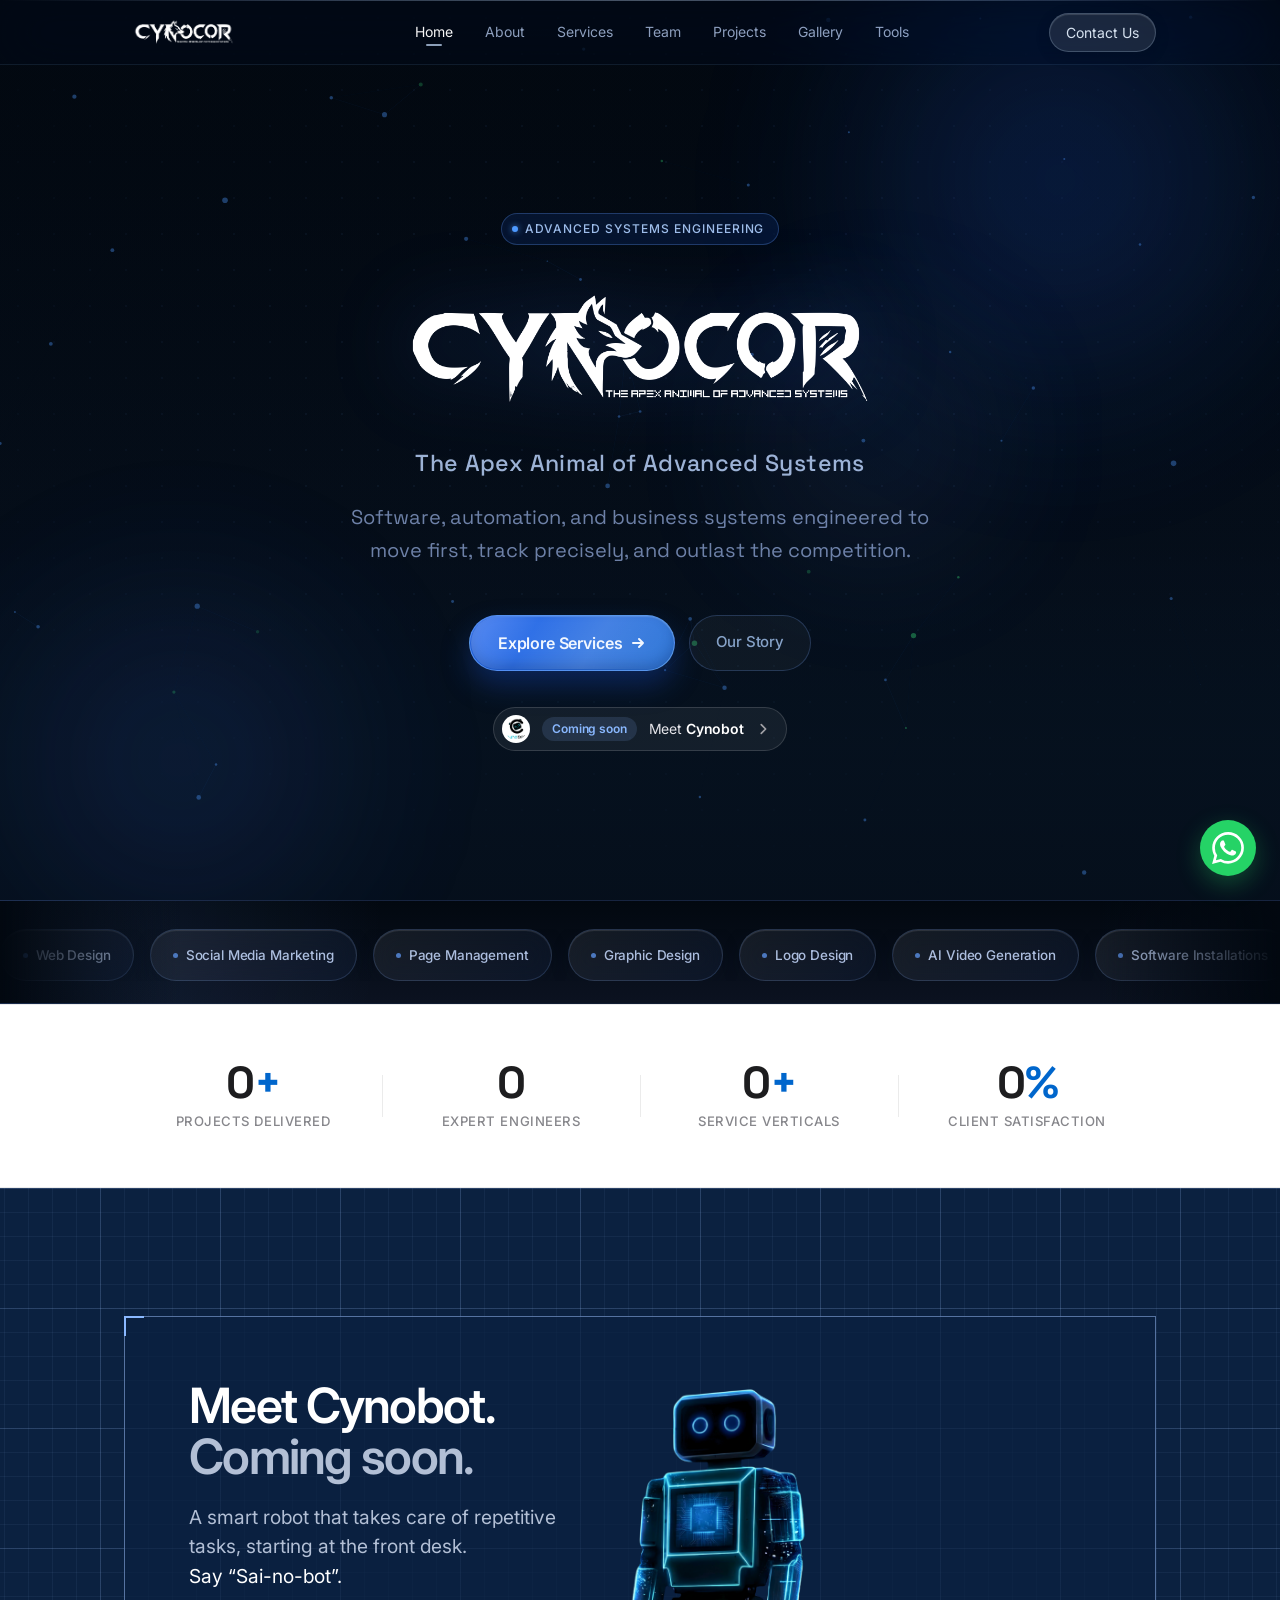
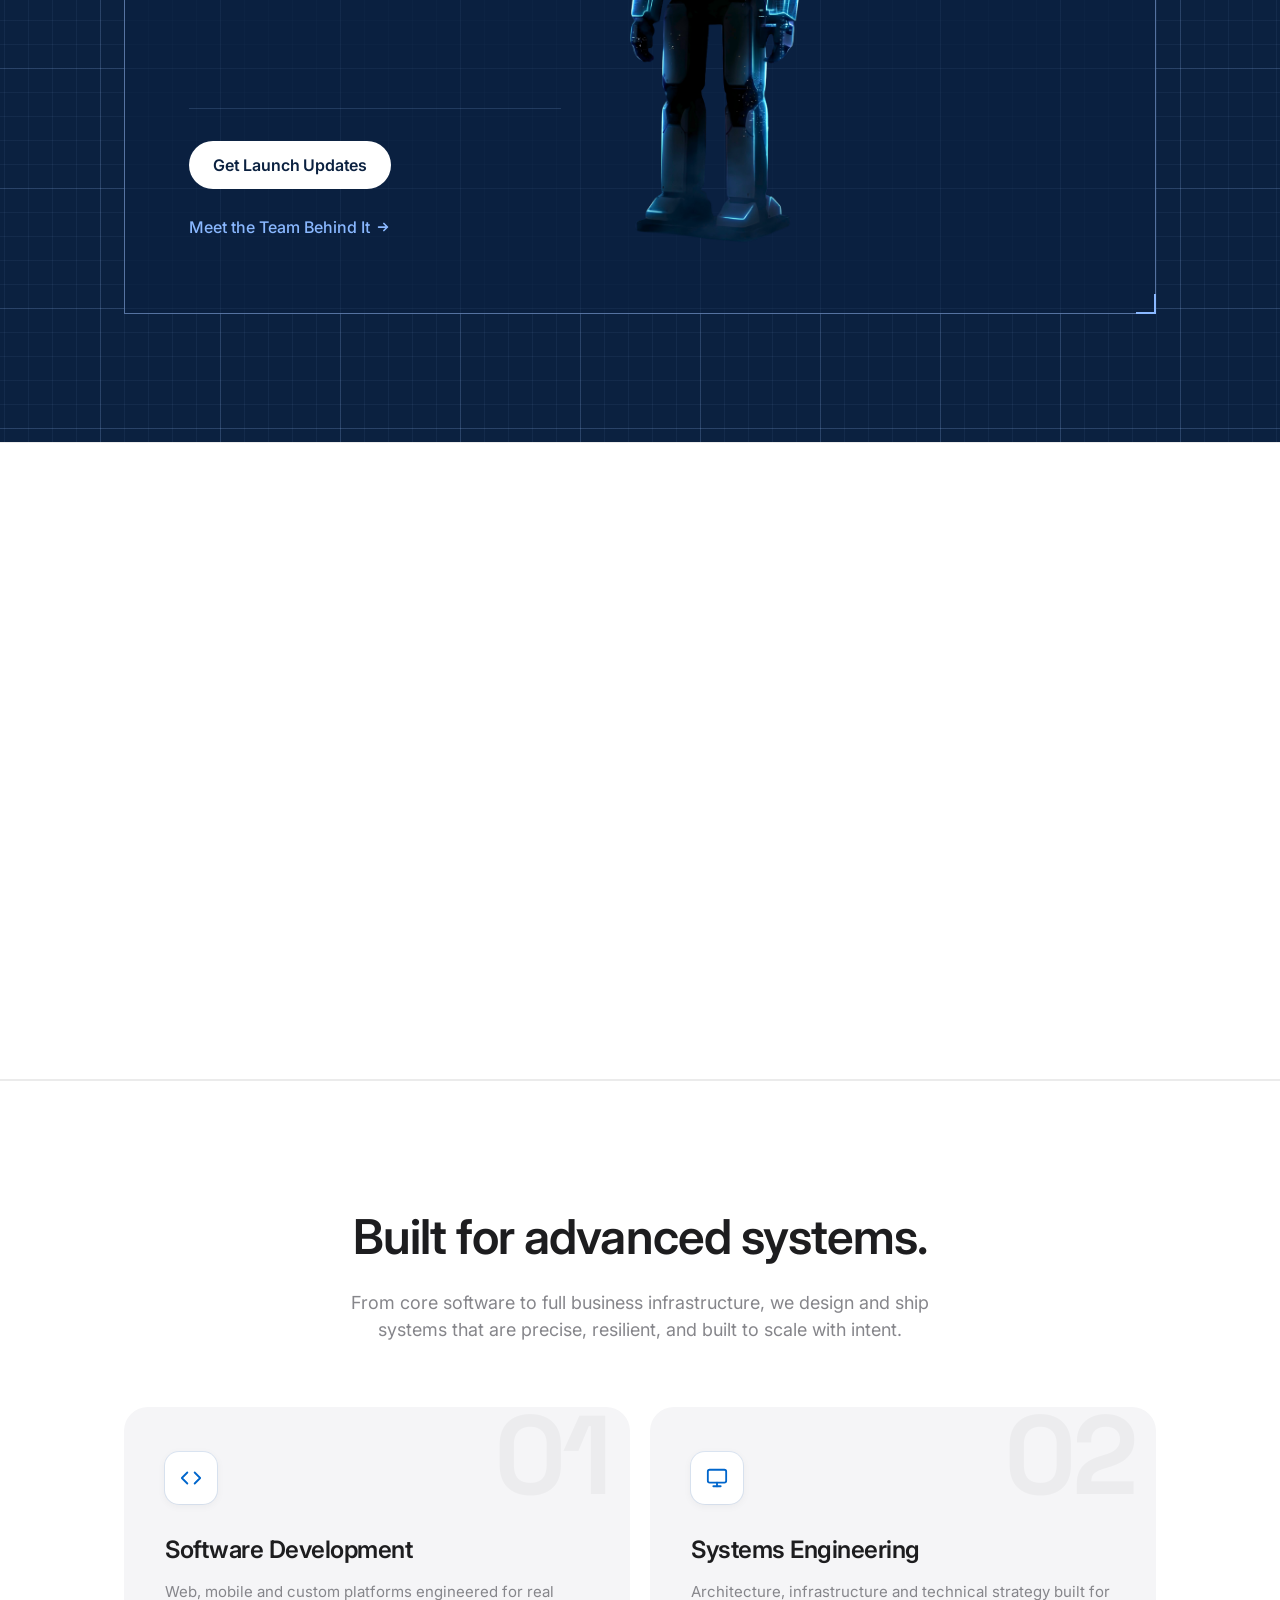
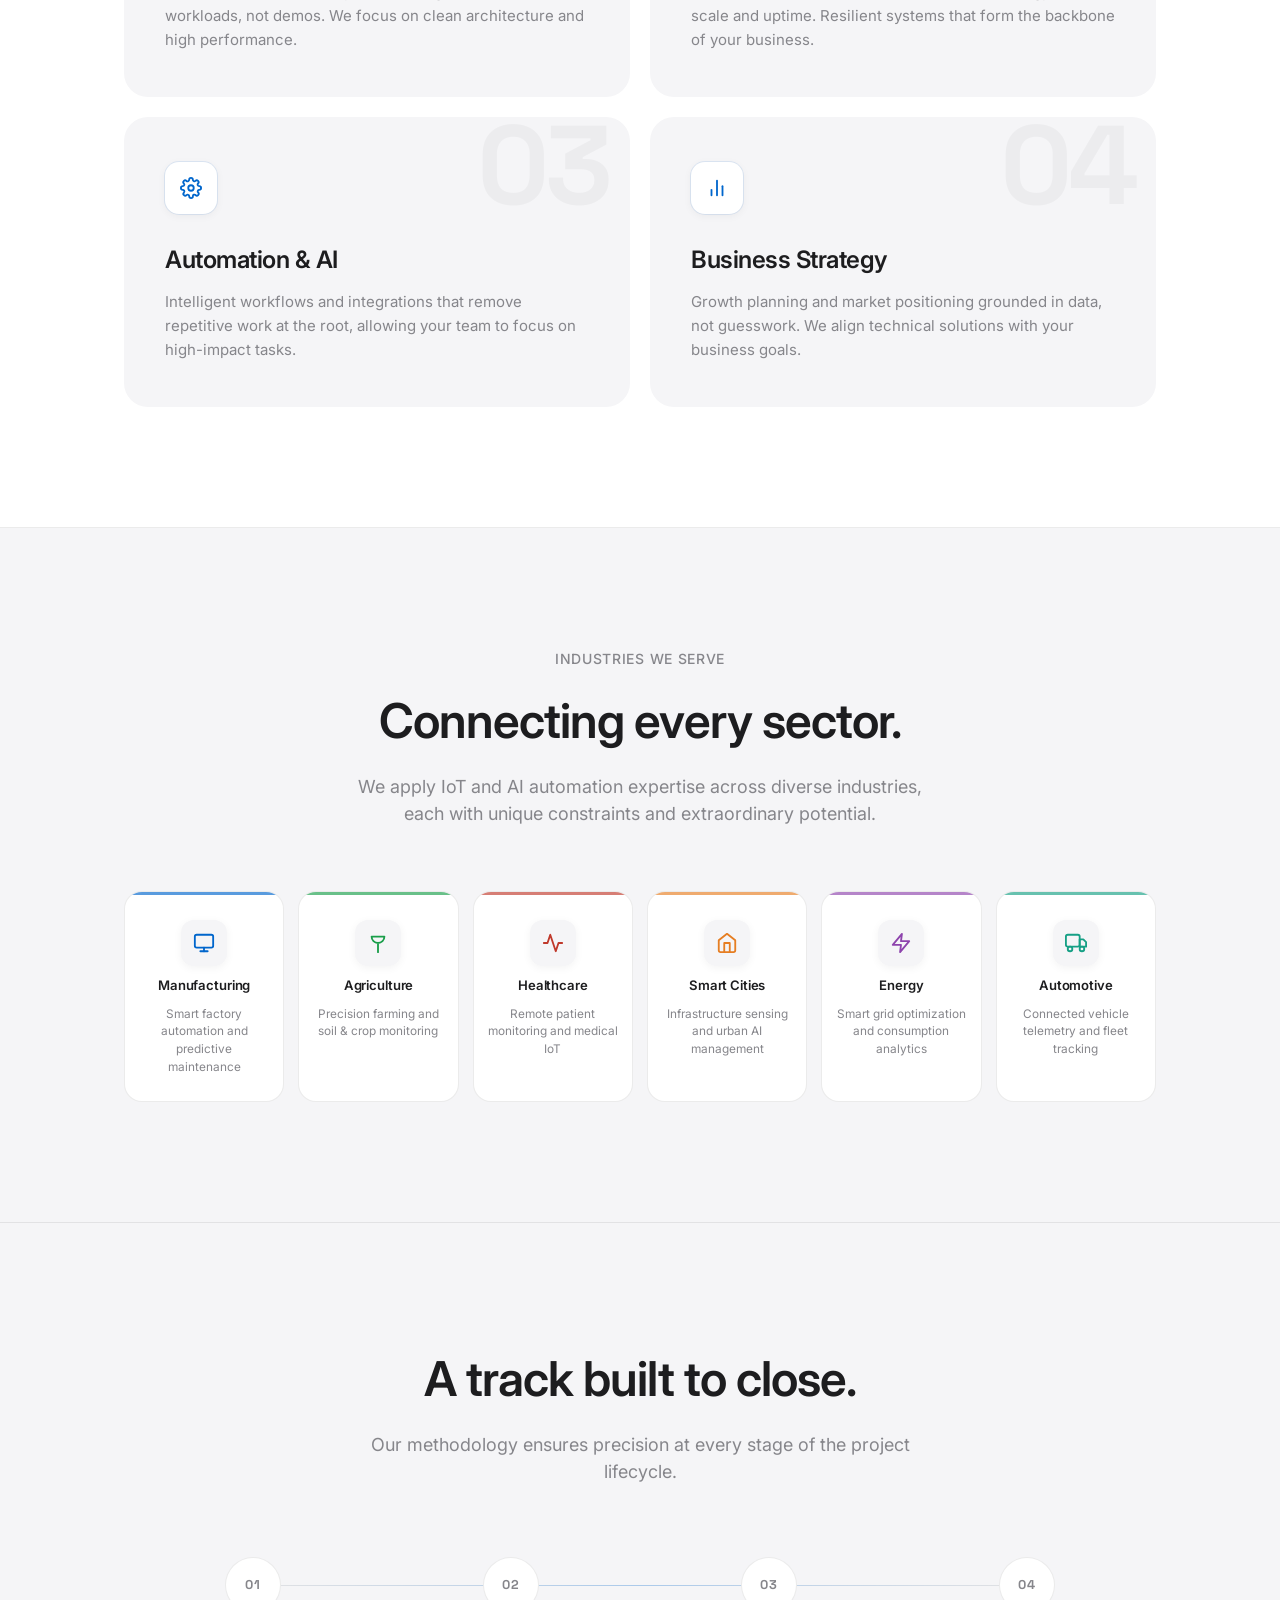
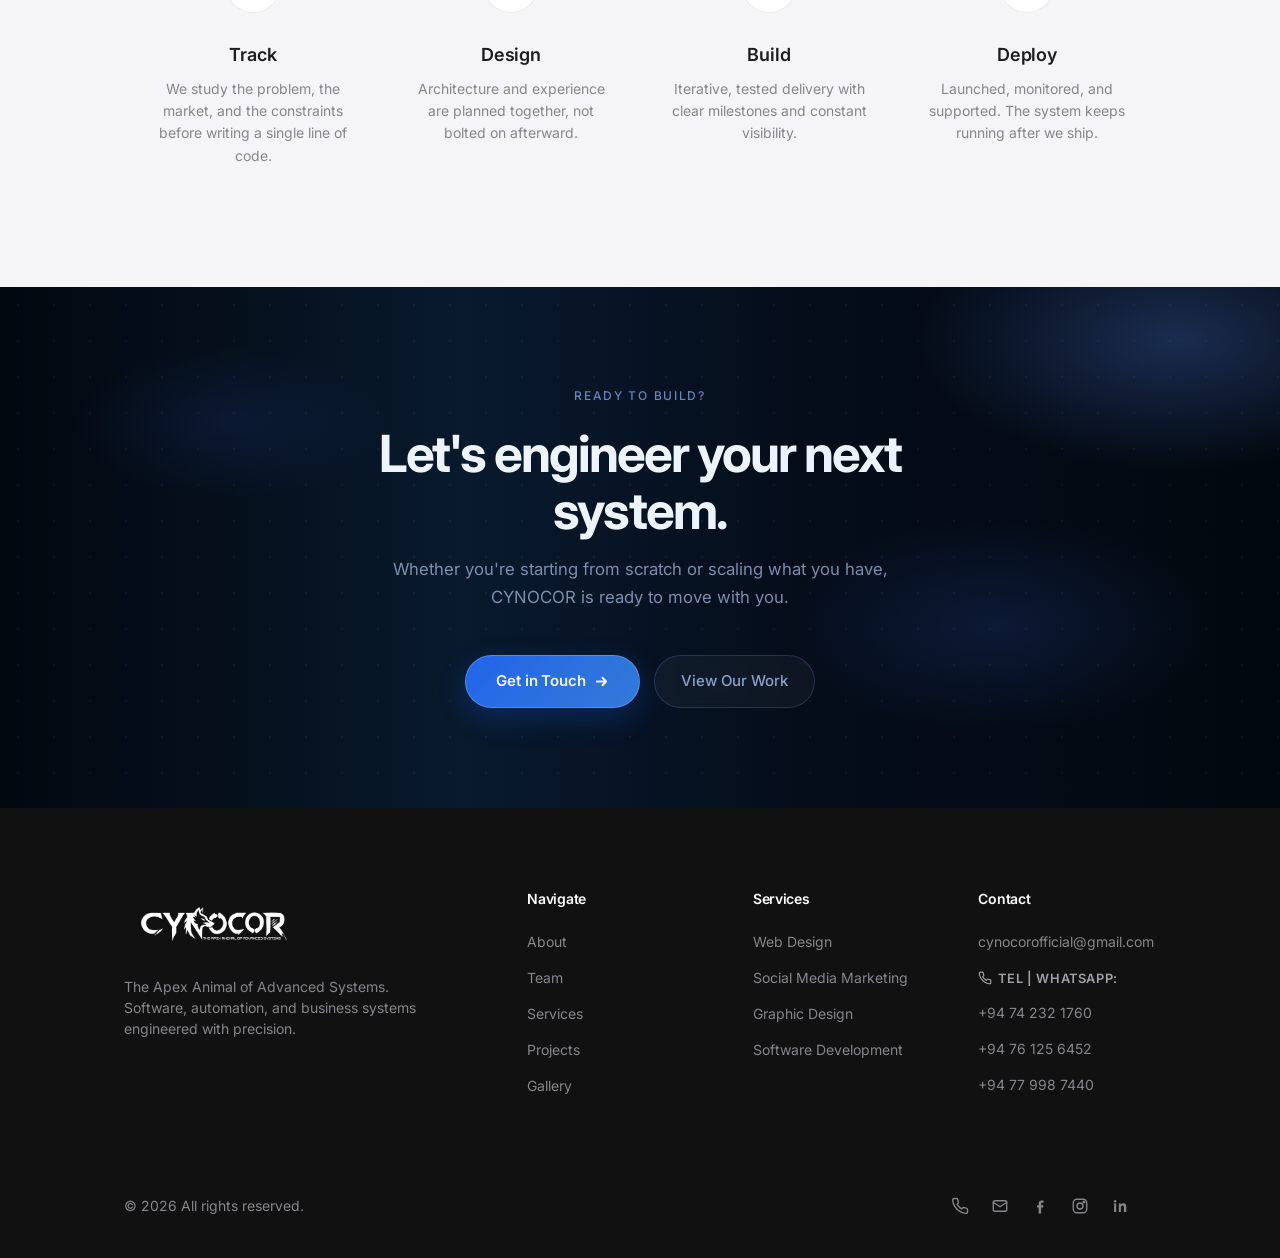
==== index.html @ b61b8174 "Added the splashscreen" ====
<!DOCTYPE html>
<html lang="en">

<head>
  <meta charset="UTF-8">
  <meta name="viewport" content="width=device-width, initial-scale=1.0">
  <title>CYNOCOR - Advanced Systems Engineering</title>
  <meta name="description" content="Software, automation, and business systems engineered to move first, track precisely, and outlast the competition. Partner with CYNOCOR.">
  <link rel="icon" href="assets/logo3W.png" type="image/png">

  <!-- Fonts -->
  <link rel="preconnect" href="https://fonts.googleapis.com">
  <link rel="preconnect" href="https://fonts.gstatic.com" crossorigin>
  <link
    href="https://fonts.googleapis.com/css2?family=Inter:wght@300;400;500;600;700&family=Space+Grotesk:wght@400;500;600;700&display=swap"
    rel="stylesheet">

  <meta http-equiv="Cache-Control" content="no-cache, no-store, must-revalidate">
  <link rel="stylesheet" href="css/style.css?v=20261110.2">

  <style>
    /* ─── Page-level overrides ─────────────────────────── */
    .section {
      padding: 120px 0;
      position: relative;
    }

    /* ─── HERO ─────────────────────────────────────────── */
    .hero {
      position: relative;
      min-height: 100vh;
      display: flex;
      align-items: center;
      justify-content: center;
      text-align: center;
      padding-top: 64px;
      overflow: hidden;
      background: linear-gradient(180deg, #020810 0%, #050e1a 60%, #081a2d 100%);
    }

    /* Video background */
    .hero-video-wrap {
      position: absolute;
      inset: 0;
      z-index: 0;
    }

    .hero-video {
      position: absolute;
      top: 50%;
      left: 50%;
      min-width: 100%;
      min-height: 100%;
      width: auto;
      height: auto;
      transform: translate(-50%, -50%);
      object-fit: cover;
      opacity: 0.35;
    }

    .hero-video-overlay {
      position: absolute;
      inset: 0;
      background: linear-gradient(
        180deg,
        rgba(2, 8, 16, 0.45) 0%,
        rgba(2, 8, 16, 0.15) 40%,
        rgba(5, 14, 26, 0.6) 80%,
        rgba(5, 14, 26, 0.92) 100%
      );
    }

    /* Ambient orbs */
    .hero-orbs {
      position: absolute;
      inset: 0;
      z-index: 1;
      pointer-events: none;
      overflow: hidden;
    }

    .orb {
      position: absolute;
      border-radius: 50%;
      filter: blur(80px);
      opacity: 0;
      animation: orbFloat 8s var(--ease) forwards;
    }

    .orb-1 {
      width: 600px; height: 600px;
      top: -120px; right: -80px;
      background: radial-gradient(circle, rgba(38, 109, 255, 0.28), transparent 70%);
      animation-delay: 0.3s;
      animation-duration: 10s;
    }
    .orb-2 {
      width: 480px; height: 480px;
      bottom: -100px; left: -60px;
      background: radial-gradient(circle, rgba(58, 102, 220, 0.22), transparent 70%);
      animation-delay: 0.6s;
      animation-duration: 12s;
    }
    .orb-3 {
      width: 340px; height: 340px;
      top: 30%; left: 55%;
      background: radial-gradient(circle, rgba(92, 144, 255, 0.18), transparent 70%);
      animation-delay: 0.9s;
      animation-duration: 9s;
    }

    @keyframes orbFloat {
      0%   { opacity: 0; transform: scale(0.8) translateY(30px); }
      30%  { opacity: 1; }
      100% { opacity: 0.85; transform: scale(1) translateY(0px); }
    }

    /* Dot-grid texture */
    .hero::before {
      content: '';
      position: absolute;
      inset: 0;
      background-image: radial-gradient(rgba(120, 170, 255, 0.06) 1px, transparent 1px);
      background-size: 36px 36px;
      z-index: 1;
      mask-image: radial-gradient(ellipse 80% 70% at 50% 40%, black 30%, transparent 90%);
      -webkit-mask-image: radial-gradient(ellipse 80% 70% at 50% 40%, black 30%, transparent 90%);
      pointer-events: none;
    }

    /* Hero content */
    .hero-content {
      position: relative;
      z-index: 2;
      max-width: 840px;
    }

    .hero-content > * {
      opacity: 0;
      animation: heroFadeUp 1s var(--ease) forwards;
    }

    .hero-badge        { animation-delay: 0.1s; }
    .hero-main-logo    { animation-delay: 0.22s; }
    .hero-subheading   { animation-delay: 0.32s; }
    .hero-lead         { animation-delay: 0.42s; }
    .hero-actions      { animation-delay: 0.54s; }

    @keyframes heroFadeUp {
      0%   { opacity: 0; transform: translateY(28px); }
      100% { opacity: 1; transform: translateY(0); }
    }

    /* Eyebrow badge */
    .hero-badge {
      display: inline-flex;
      align-items: center;
      gap: 7px;
      padding: 6px 14px 6px 10px;
      background: rgba(38, 109, 255, 0.12);
      border: 1px solid rgba(100, 158, 255, 0.28);
      border-radius: 999px;
      color: rgba(175, 208, 255, 0.9);
      font-size: 0.75rem;
      font-weight: 500;
      letter-spacing: 0.08em;
      text-transform: uppercase;
      margin-bottom: 28px;
      backdrop-filter: blur(10px);
    }

    .hero-badge .dot {
      width: 6px; height: 6px;
      background: #4e9aff;
      border-radius: 50%;
      box-shadow: 0 0 6px rgba(78, 154, 255, 0.8);
      animation: pulseDot 2s ease-in-out infinite;
    }

    @keyframes pulseDot {
      0%, 100% { transform: scale(1); opacity: 1; }
      50%       { transform: scale(1.5); opacity: 0.6; }
    }

    .hero-main-logo {
      margin: 0 auto 22px;
      line-height: 1;
    }

    .hero-main-logo img {
      width: clamp(240px, 38vw, 500px);
      height: auto;
      display: block;
      margin: 0 auto;
      filter: drop-shadow(0 0 40px rgba(60, 120, 255, 0.25));
    }

    .hero-subheading {
      font-family: 'Space Grotesk', sans-serif;
      font-size: clamp(1.05rem, 2vw, 1.45rem);
      font-weight: 500;
      letter-spacing: 0.015em;
      color: rgba(190, 215, 255, 0.82);
      margin-bottom: 20px;
    }

    .hero-lead {
      font-family: 'Space Grotesk', sans-serif;
      font-size: clamp(1rem, 1.8vw, 1.25rem);
      font-weight: 400;
      line-height: 1.65;
      color: rgba(175, 200, 255, 0.62);
      max-width: 580px;
      margin: 0 auto 48px;
    }

    /* CTA group */
    .hero-actions {
      display: flex;
      align-items: center;
      justify-content: center;
      gap: 14px;
      flex-wrap: wrap;
    }

    .hero-cta {
      position: relative;
      display: inline-flex;
      align-items: center;
      justify-content: center;
      gap: 8px;
      min-width: 190px;
      min-height: 56px;
      padding: 0 28px;
      border-radius: 999px;
      background: linear-gradient(135deg, rgba(38, 109, 255, 0.92), rgba(61, 145, 255, 0.82));
      border: 1px solid rgba(150, 200, 255, 0.4);
      color: #f0f6ff;
      font-size: 1rem;
      font-weight: 600;
      letter-spacing: -0.01em;
      box-shadow:
        inset 0 1px 1px rgba(255,255,255,0.22),
        inset 0 -6px 12px rgba(9, 42, 114, 0.3),
        0 14px 28px rgba(22, 78, 201, 0.35);
      backdrop-filter: blur(10px);
      transition: transform 0.28s var(--ease), box-shadow 0.28s var(--ease), filter 0.28s var(--ease);
      overflow: hidden;
    }

    .hero-cta::before {
      content: '';
      position: absolute;
      inset: 1px;
      border-radius: inherit;
      background: linear-gradient(120deg, rgba(255,255,255,0.24), rgba(255,255,255,0.04) 30%, rgba(255,255,255,0.12) 60%, transparent);
      pointer-events: none;
    }

    .hero-cta::after {
      content: '';
      position: absolute;
      width: 54%;
      height: 160%;
      left: -14%;
      top: -20%;
      background: linear-gradient(90deg, transparent, rgba(255,255,255,0.4), transparent);
      transform: rotate(20deg) translateX(-160%);
      transition: transform 0.85s ease;
      pointer-events: none;
    }

    .hero-cta:hover {
      transform: translateY(-2px) scale(1.02);
      filter: brightness(1.08);
      box-shadow:
        inset 0 1px 1px rgba(255,255,255,0.3),
        inset 0 -6px 12px rgba(9, 42, 114, 0.38),
        0 20px 36px rgba(22, 78, 201, 0.42);
    }

    .hero-cta:hover::after {
      transform: rotate(20deg) translateX(270%);
    }

    .hero-cta-ghost {
      display: inline-flex;
      align-items: center;
      justify-content: center;
      gap: 7px;
      min-height: 56px;
      padding: 0 26px;
      border-radius: 999px;
      border: 1px solid rgba(120, 170, 255, 0.22);
      color: rgba(175, 210, 255, 0.75);
      font-size: 0.9375rem;
      font-weight: 500;
      letter-spacing: -0.01em;
      backdrop-filter: blur(8px);
      background: rgba(255,255,255,0.04);
      transition: border-color 0.25s ease, color 0.25s ease, background 0.25s ease, transform 0.25s ease;
    }

    .hero-cta-ghost:hover {
      border-color: rgba(150, 200, 255, 0.45);
      color: rgba(210, 230, 255, 0.95);
      background: rgba(38, 109, 255, 0.08);
      transform: translateY(-1px);
    }

    .hero-cta-ghost svg,
    .hero-cta svg {
      width: 16px; height: 16px;
      flex-shrink: 0;
    }


    /* ─── SERVICES MARQUEE STRIP ───────────────────────── */
    .services-strip {
      position: relative;
      padding: 28px 0 22px;
      background:
        radial-gradient(circle at top left, rgba(96, 156, 255, 0.12), transparent 30%),
        linear-gradient(180deg, #020810 0%, #0b1220 100%);
      border-top: 1px solid rgba(97, 151, 255, 0.14);
      border-bottom: 1px solid rgba(97, 151, 255, 0.14);
      overflow: hidden;
    }

    .services-strip::before,
    .services-strip::after {
      content: '';
      position: absolute;
      top: 0;
      width: 180px;
      height: 100%;
      z-index: 2;
      pointer-events: none;
    }

    .services-strip::before {
      left: 0;
      background: linear-gradient(90deg, #020810 0%, transparent 100%);
    }

    .services-strip::after {
      right: 0;
      background: linear-gradient(270deg, #020810 0%, transparent 100%);
    }

    .services-strip-track {
      display: flex;
      align-items: center;
      gap: 16px;
      width: max-content;
      animation: marqueeScroll 30s linear infinite;
      will-change: transform;
    }

    .services-strip-track:hover {
      animation-play-state: paused;
    }

    .service-badge {
      position: relative;
      display: inline-flex;
      align-items: center;
      gap: 8px;
      white-space: nowrap;
      height: 52px;
      padding: 0 22px;
      border-radius: 999px;
      background: linear-gradient(135deg, rgba(255,255,255,0.07), rgba(80, 130, 255, 0.06));
      border: 1px solid rgba(140, 185, 255, 0.18);
      color: rgba(200, 220, 255, 0.85);
      font-size: clamp(0.8rem, 1.05vw, 1rem);
      font-weight: 500;
      letter-spacing: -0.01em;
      backdrop-filter: blur(12px);
      box-shadow:
        inset 0 1px 1px rgba(255,255,255,0.12),
        0 6px 18px rgba(11, 18, 32, 0.22);
      transition: transform 0.28s var(--ease), border-color 0.28s ease, color 0.28s ease, background 0.28s ease;
      overflow: hidden;
    }

    .service-badge .badge-dot {
      width: 5px; height: 5px;
      background: rgba(100, 160, 255, 0.7);
      border-radius: 50%;
      flex-shrink: 0;
    }

    .service-badge::after {
      content: '';
      position: absolute;
      width: 55%;
      height: 150%;
      left: -12%;
      top: -18%;
      background: linear-gradient(90deg, transparent, rgba(255,255,255,0.32), transparent);
      transform: rotate(18deg) translateX(-130%);
      transition: transform 0.75s ease;
      pointer-events: none;
    }

    .service-badge:hover {
      transform: translateY(-3px) scale(1.01);
      border-color: rgba(130, 180, 255, 0.42);
      background: linear-gradient(135deg, rgba(30, 97, 255, 0.22), rgba(70, 130, 255, 0.1));
      color: #d8ebff;
    }

    .service-badge:hover::after {
      transform: rotate(18deg) translateX(230%);
    }

    @keyframes marqueeScroll {
      0%   { transform: translateX(0); }
      100% { transform: translateX(-50%); }
    }

    /* ─── STATS BAND ───────────────────────────────────── */
    .stats-band {
      background: var(--bg-surface-solid);
      border-top: 1px solid var(--border);
      border-bottom: 1px solid var(--border);
      padding: 56px 0;
    }

    .stats-grid {
      display: grid;
      grid-template-columns: repeat(4, 1fr);
      gap: 0;
    }

    .stat-item {
      text-align: center;
      padding: 0 24px;
      position: relative;
    }

    .stat-item + .stat-item::before {
      content: '';
      position: absolute;
      left: 0;
      top: 20%;
      height: 60%;
      width: 1px;
      background: var(--border);
    }

    .stat-num {
      font-family: 'Space Grotesk', sans-serif;
      font-size: clamp(2rem, 3.5vw, 3rem);
      font-weight: 700;
      letter-spacing: -0.04em;
      color: var(--text-primary);
      line-height: 1;
      margin-bottom: 6px;
    }

    .stat-num span {
      color: var(--accent);
    }

    .stat-label {
      font-size: 0.82rem;
      font-weight: 500;
      color: var(--text-secondary);
      letter-spacing: 0.04em;
      text-transform: uppercase;
    }

    /* ─── CAPABILITIES ─────────────────────────────────── */
    .capabilities {
      background: var(--bg-surface-solid);
      border-top: 1px solid var(--border);
      border-bottom: 1px solid var(--border);
    }

    .cap-grid {
      display: grid;
      grid-template-columns: repeat(2, 1fr);
      gap: 20px;
    }

    .cap-card {
      position: relative;
      background: var(--bg-base);
      border-radius: 24px;
      padding: 44px 40px;
      border: 1px solid transparent;
      overflow: hidden;
      transition:
        transform 0.4s var(--ease),
        background 0.4s var(--ease),
        border-color 0.4s var(--ease),
        box-shadow 0.4s var(--ease);
    }

    .cap-card::before {
      content: '';
      position: absolute;
      inset: 0;
      border-radius: inherit;
      background: linear-gradient(135deg, rgba(0,102,204,0.06), transparent 50%);
      opacity: 0;
      transition: opacity 0.4s ease;
      pointer-events: none;
    }

    .cap-card:hover {
      background: #EEEEF2;
      transform: translateY(-5px);
      border-color: rgba(0, 102, 204, 0.12);
      box-shadow: 0 16px 48px rgba(0, 102, 204, 0.08), 0 4px 16px rgba(0, 0, 0, 0.04);
    }

    .cap-card:hover::before {
      opacity: 1;
    }

    /* Ghost number watermark */
    .cap-card-num {
      position: absolute;
      top: -8px;
      right: 20px;
      font-family: 'Space Grotesk', sans-serif;
      font-size: 7rem;
      font-weight: 700;
      color: rgba(0, 0, 0, 0.035);
      line-height: 1;
      letter-spacing: -0.04em;
      pointer-events: none;
      user-select: none;
      transition: color 0.4s ease;
    }

    .cap-card:hover .cap-card-num {
      color: rgba(0, 102, 204, 0.07);
    }

    .cap-icon {
      width: 52px;
      height: 52px;
      background: var(--bg-surface-solid);
      border-radius: 14px;
      display: flex;
      align-items: center;
      justify-content: center;
      margin-bottom: 28px;
      color: var(--accent);
      box-shadow: 0 2px 8px rgba(0, 0, 0, 0.05), 0 0 0 1px rgba(0, 102, 204, 0.1);
      transition: box-shadow 0.35s ease, transform 0.35s ease;
      position: relative;
      z-index: 1;
    }

    .cap-card:hover .cap-icon {
      box-shadow: 0 4px 16px rgba(0, 102, 204, 0.2), 0 0 0 1px rgba(0, 102, 204, 0.2);
      transform: scale(1.05);
    }

    .cap-card h3 {
      font-size: 1.5rem;
      font-weight: 600;
      margin-bottom: 12px;
      letter-spacing: -0.02em;
      position: relative;
      z-index: 1;
    }

    .cap-card p {
      color: var(--text-secondary);
      font-size: 0.9375rem;
      line-height: 1.6;
      position: relative;
      z-index: 1;
    }

    /* ─── PROCESS ──────────────────────────────────────── */
    .process-section {
      background: var(--bg-base);
    }

    .process-rail {
      display: grid;
      grid-template-columns: repeat(4, 1fr);
      gap: 0;
      margin-top: 72px;
      position: relative;
    }

    /* Connecting line */
    .process-rail::before {
      content: '';
      position: absolute;
      top: 28px;
      left: calc(12.5% + 1px);
      right: calc(12.5% + 1px);
      height: 1px;
      background: linear-gradient(90deg, var(--border) 0%, rgba(0,102,204,0.3) 50%, var(--border) 100%);
      z-index: 0;
    }

    .process-step {
      position: relative;
      padding: 0 24px;
      text-align: center;
    }

    .process-dot {
      width: 56px;
      height: 56px;
      border-radius: 50%;
      background: var(--bg-surface-solid);
      border: 1px solid var(--border);
      display: flex;
      align-items: center;
      justify-content: center;
      margin: 0 auto 28px;
      position: relative;
      z-index: 1;
      transition: border-color 0.35s ease, box-shadow 0.35s ease, transform 0.35s ease;
    }

    .process-dot-num {
      font-family: 'Space Grotesk', sans-serif;
      font-size: 0.8rem;
      font-weight: 700;
      color: var(--text-secondary);
      letter-spacing: 0.04em;
      transition: color 0.35s ease;
    }

    .process-step:hover .process-dot {
      border-color: rgba(0, 102, 204, 0.4);
      box-shadow: 0 0 0 6px rgba(0, 102, 204, 0.07), 0 4px 16px rgba(0, 102, 204, 0.12);
      transform: scale(1.08);
    }

    .process-step:hover .process-dot-num {
      color: var(--accent);
    }

    .process-step h4 {
      font-size: 1.125rem;
      font-weight: 600;
      margin-bottom: 10px;
      letter-spacing: -0.01em;
    }

    .process-step p {
      color: var(--text-secondary);
      font-size: 0.875rem;
      line-height: 1.6;
    }

    /* ─── CTA BAND ─────────────────────────────────────── */
    .cta-band {
      position: relative;
      padding: 100px 0;
      text-align: center;
      background:
        radial-gradient(34% 42% at 92% 10%, rgba(92, 144, 255, 0.26), transparent 60%),
        radial-gradient(26% 32% at 78% 65%, rgba(58, 102, 220, 0.16), transparent 64%),
        radial-gradient(20% 24% at 18% 26%, rgba(58, 112, 255, 0.10), transparent 62%),
        linear-gradient(90deg, #020810 0%, #050e1a 16%, #081a2d 36%, #050d1b 62%, #02080f 100%);
      overflow: hidden;
    }

    .cta-band::before {
      content: '';
      position: absolute;
      inset: 0;
      background-image: radial-gradient(rgba(120, 170, 255, 0.06) 1px, transparent 1px);
      background-size: 36px 36px;
      pointer-events: none;
    }

    .cta-band .container { position: relative; z-index: 1; }

    .cta-band-eyebrow {
      display: block;
      font-size: 0.75rem;
      font-weight: 500;
      letter-spacing: 0.14em;
      text-transform: uppercase;
      color: rgba(140, 185, 255, 0.7);
      margin-bottom: 20px;
    }

    .cta-band h2 {
      font-size: clamp(2rem, 4vw, 3.2rem);
      font-weight: 700;
      color: #edf4ff;
      letter-spacing: -0.04em;
      line-height: 1.1;
      margin-bottom: 18px;
      max-width: 640px;
      margin-left: auto;
      margin-right: auto;
    }

    .cta-band p {
      color: rgba(195, 218, 255, 0.62);
      font-size: 1.05rem;
      max-width: 500px;
      margin: 0 auto 44px;
      line-height: 1.65;
    }

    .cta-band-actions {
      display: flex;
      align-items: center;
      justify-content: center;
      gap: 14px;
      flex-wrap: wrap;
    }

    .cta-btn-primary {
      display: inline-flex;
      align-items: center;
      gap: 8px;
      padding: 14px 30px;
      border-radius: 999px;
      background: linear-gradient(135deg, rgba(38,109,255,0.9), rgba(61,145,255,0.82));
      border: 1px solid rgba(140,200,255,0.35);
      color: #f0f6ff;
      font-size: 0.9375rem;
      font-weight: 600;
      letter-spacing: -0.01em;
      box-shadow: 0 10px 28px rgba(22,78,201,0.3);
      transition: transform 0.28s var(--ease), filter 0.28s var(--ease);
    }

    .cta-btn-primary:hover {
      transform: translateY(-2px);
      filter: brightness(1.1);
    }

    .cta-btn-ghost {
      display: inline-flex;
      align-items: center;
      gap: 7px;
      padding: 14px 26px;
      border-radius: 999px;
      border: 1px solid rgba(120,170,255,0.2);
      color: rgba(175,210,255,0.75);
      font-size: 0.9375rem;
      font-weight: 500;
      backdrop-filter: blur(8px);
      background: rgba(255,255,255,0.04);
      transition: border-color 0.25s ease, color 0.25s ease, background 0.25s ease, transform 0.25s ease;
    }

    .cta-btn-ghost:hover {
      border-color: rgba(140,190,255,0.4);
      color: rgba(215,235,255,0.9);
      background: rgba(38,109,255,0.08);
      transform: translateY(-1px);
    }

    /* ─── RESPONSIVE ───────────────────────────────────── */
    @media (max-width: 960px) {
      .stats-grid { grid-template-columns: repeat(2, 1fr); gap: 32px; }
      .stat-item + .stat-item::before { display: none; }

      .process-rail {
        grid-template-columns: 1fr 1fr;
        gap: 48px 32px;
      }
      .process-rail::before { display: none; }
    }

    @media (max-width: 768px) {
      .section { padding: 80px 0; }

      .hero { padding-top: 72px; }
      .hero-actions { flex-direction: column; gap: 10px; }
      .hero-cta, .hero-cta-ghost { min-width: 200px; }

      .cap-grid { grid-template-columns: 1fr; gap: 14px; }

      .cap-card { padding: 32px 28px; }

      .stats-grid { grid-template-columns: repeat(2, 1fr); gap: 28px 0; }

      .services-strip { padding: 18px 0 12px; }
      .service-badge { height: 44px; padding: 0 18px; }

      .cta-band { padding: 72px 0; }
    }

    @media (max-width: 600px) {
      .process-rail { grid-template-columns: 1fr; gap: 36px; }

      .stats-grid { grid-template-columns: 1fr 1fr; gap: 28px; }

      .hero-main-logo img { width: clamp(190px, 72vw, 290px); }

      .hero-subheading { font-size: clamp(0.9375rem, 4.5vw, 1.1rem); }

      .hero-lead { font-size: 0.9375rem; padding: 0 8px; }
    }

    /* ─── LIQUID GLASS HERO NAV ─────────────────────────── */
    /* At-top state: blends into the dark hero */
    header.nav-hero {
      background: rgba(6, 14, 28, 0.28);
      backdrop-filter: saturate(160%) blur(28px);
      -webkit-backdrop-filter: saturate(160%) blur(28px);
      border-bottom: 1px solid rgba(140, 190, 255, 0.1);
      transition:
        background 0.4s cubic-bezier(0.16, 1, 0.3, 1),
        border-color 0.4s cubic-bezier(0.16, 1, 0.3, 1),
        backdrop-filter 0.4s ease,
        box-shadow 0.4s cubic-bezier(0.16, 1, 0.3, 1);
    }

    /* Subtle inner highlight line at top for the glass edge */
    header.nav-hero::after {
      content: '';
      position: absolute;
      top: 0;
      left: 0;
      right: 0;
      height: 1px;
      background: linear-gradient(90deg,
        transparent 0%,
        rgba(180, 210, 255, 0.25) 25%,
        rgba(200, 225, 255, 0.35) 50%,
        rgba(180, 210, 255, 0.25) 75%,
        transparent 100%);
      pointer-events: none;
      opacity: 1;
      transition: opacity 0.35s ease;
    }

    header.nav-hero.scrolled::after {
      opacity: 0;
    }

    /* Nav links — white on dark hero */
    header.nav-hero .nav-links a {
      color: rgba(195, 218, 255, 0.72);
    }
    header.nav-hero .nav-links a:hover,
    header.nav-hero .nav-links a.active {
      color: rgba(255, 255, 255, 0.96);
    }
    header.nav-hero .nav-links a::after {
      background: rgba(200, 225, 255, 0.7);
    }

    /* CTA button — glass pill on dark */
    header.nav-hero .nav-cta {
      background: rgba(255, 255, 255, 0.1);
      border: 1px solid rgba(200, 225, 255, 0.22);
      color: rgba(230, 242, 255, 0.92);
      box-shadow: inset 0 1px 1px rgba(255,255,255,0.15), 0 4px 16px rgba(0,0,0,0.12);
      transition:
        background 0.3s ease,
        border-color 0.3s ease,
        color 0.3s ease,
        transform 0.2s var(--ease);
    }
    header.nav-hero .nav-cta:hover {
      background: rgba(255, 255, 255, 0.18);
      border-color: rgba(200, 225, 255, 0.4);
      color: #ffffff;
      transform: scale(1.02);
    }

    /* Hamburger lines — white */
    header.nav-hero .mobile-menu-toggle {
      background: rgba(255, 255, 255, 0.08);
      border-color: rgba(200, 220, 255, 0.16);
    }
    header.nav-hero .mobile-menu-toggle span {
      background-color: rgba(220, 235, 255, 0.88);
    }

    /* ── SCROLLED: revert to standard light nav ── */
    header.nav-hero.scrolled {
      background: rgba(245, 245, 247, 0.82);
      border-bottom: 1px solid rgba(0, 0, 0, 0.05);
      box-shadow: 0 2px 20px rgba(0, 0, 0, 0.06);
    }
    header.nav-hero.scrolled .nav-links a {
      color: var(--text-secondary);
    }
    header.nav-hero.scrolled .nav-links a:hover,
    header.nav-hero.scrolled .nav-links a.active {
      color: var(--text-primary);
    }
    header.nav-hero.scrolled .nav-links a::after {
      background: var(--accent);
    }
    header.nav-hero.scrolled .nav-cta {
      background: var(--text-primary);
      border: none;
      color: #ffffff;
      box-shadow: none;
    }
    header.nav-hero.scrolled .nav-cta:hover {
      background: #000000;
      color: #ffffff;
    }
    header.nav-hero.scrolled .mobile-menu-toggle {
      background: rgba(0, 0, 0, 0.04);
      border-color: rgba(0, 0, 0, 0.08);
    }
    header.nav-hero.scrolled .mobile-menu-toggle span {
      background-color: var(--text-primary);
    }

    /* ─── CANVAS NETWORK OVERLAY ─────────────────────── */
    #iot-net {
      position: absolute;
      inset: 0;
      width: 100%;
      height: 100%;
      z-index: 1;
      pointer-events: none;
      opacity: 0.48;
    }

    /* ─── IOT ARCHITECTURE DIAGRAM ──────────────────── */
    .iot-arch-section {
      background: var(--bg-surface-solid);
      border-top: 1px solid var(--border);
      border-bottom: 1px solid var(--border);
    }

    .iot-arch-diagram {
      display: flex;
      align-items: flex-start;
      justify-content: center;
      gap: 0;
      margin-top: 64px;
    }

    .arch-node {
      display: flex;
      flex-direction: column;
      align-items: center;
      gap: 14px;
      flex: 0 0 auto;
      z-index: 1;
      transition: transform 0.3s var(--ease);
    }

    .arch-node:hover { transform: translateY(-5px); }

    .arch-node-icon {
      width: 80px;
      height: 80px;
      border-radius: 22px;
      background: var(--bg-base);
      border: 1px solid var(--border);
      display: flex;
      align-items: center;
      justify-content: center;
      color: var(--accent);
      transition: border-color 0.35s ease, box-shadow 0.35s ease;
      box-shadow: 0 4px 20px rgba(0,0,0,0.05);
    }

    .arch-node:hover .arch-node-icon {
      border-color: rgba(0,102,204,0.35);
      box-shadow: 0 0 0 6px rgba(0,102,204,0.06), 0 8px 28px rgba(0,102,204,0.12);
    }

    .arch-node-label {
      font-family: 'Space Grotesk', sans-serif;
      font-size: 0.78rem;
      font-weight: 700;
      letter-spacing: 0.06em;
      text-transform: uppercase;
      color: var(--text-secondary);
    }

    .arch-node-sub {
      font-size: 0.72rem;
      color: rgba(100,120,160,0.7);
      text-align: center;
      max-width: 96px;
      line-height: 1.4;
      margin-top: -6px;
    }

    .arch-connector {
      flex: 1;
      min-width: 28px;
      max-width: 110px;
      height: 80px;
      display: flex;
      align-items: center;
      position: relative;
    }

    .arch-connector::before {
      content: '';
      position: absolute;
      top: 50%;
      left: 0;
      right: 0;
      height: 1px;
      background: linear-gradient(90deg, rgba(0,102,204,0.15), rgba(0,102,204,0.5), rgba(0,102,204,0.15));
      transform: translateY(-50%);
    }

    .arch-dot {
      position: absolute;
      width: 8px;
      height: 8px;
      border-radius: 50%;
      background: #4e9aff;
      box-shadow: 0 0 8px rgba(78,154,255,0.9);
      top: 50%;
      transform: translateY(-50%);
      animation: travelRight 2.4s linear infinite;
    }

    .arch-connector:nth-of-type(2) .arch-dot { animation-delay: 0s; }
    .arch-connector:nth-of-type(4) .arch-dot { animation-delay: 0.6s; }
    .arch-connector:nth-of-type(6) .arch-dot { animation-delay: 1.2s; }
    .arch-connector:nth-of-type(8) .arch-dot { animation-delay: 1.8s; }

    @keyframes travelRight {
      0%   { left: -4px; opacity: 0; }
      8%   { opacity: 1; }
      92%  { opacity: 1; }
      100% { left: calc(100% + 4px); opacity: 0; }
    }

    /* ─── INDUSTRIES SECTION ─────────────────────────── */
    .industries-section {
      background: var(--bg-base);
      border-bottom: 1px solid var(--border);
    }

    .industries-grid {
      display: grid;
      grid-template-columns: repeat(6, 1fr);
      gap: 14px;
      margin-top: 56px;
    }

    .industry-card {
      position: relative;
      background: var(--bg-surface-solid);
      border-radius: 18px;
      padding: 28px 14px 24px;
      border: 1px solid var(--border);
      overflow: hidden;
      transition: transform 0.35s var(--ease), box-shadow 0.35s var(--ease), border-color 0.35s var(--ease);
      display: flex;
      flex-direction: column;
      align-items: center;
      text-align: center;
      gap: 10px;
      cursor: default;
    }

    .industry-card::before {
      content: '';
      position: absolute;
      top: 0;
      left: 0;
      right: 0;
      height: 3px;
      border-radius: 18px 18px 0 0;
      background: var(--ind-color, var(--accent));
      opacity: 0.65;
      transition: opacity 0.35s ease;
    }

    .industry-card:hover {
      transform: translateY(-6px);
      border-color: rgba(0,0,0,0.08);
      box-shadow: 0 18px 44px rgba(0,0,0,0.09);
    }

    .industry-card:hover::before { opacity: 1; }

    .industry-icon {
      width: 46px;
      height: 46px;
      border-radius: 13px;
      background: var(--bg-base);
      display: flex;
      align-items: center;
      justify-content: center;
      color: var(--ind-color, var(--accent));
      box-shadow: 0 2px 8px rgba(0,0,0,0.05);
      transition: transform 0.3s ease;
    }

    .industry-card:hover .industry-icon { transform: scale(1.1); }

    .industry-card h4 {
      font-size: 0.82rem;
      font-weight: 600;
      letter-spacing: -0.01em;
      color: var(--text-primary);
      margin: 0;
    }

    .industry-card p {
      font-size: 0.74rem;
      color: var(--text-secondary);
      line-height: 1.5;
      margin: 0;
    }

    @media (max-width: 1100px) {
      .iot-arch-diagram { flex-wrap: wrap; gap: 24px 16px; }
      .arch-connector { display: none; }
      .industries-grid { grid-template-columns: repeat(3, 1fr); }
    }

    @media (max-width: 640px) {
      .industries-grid { grid-template-columns: repeat(2, 1fr); }
      .arch-node-icon { width: 64px; height: 64px; }
    }

    /* ─── APPLE-STYLE ANNOUNCEMENT PILL ───────────────── */
    .hero-stealth-banner {
      margin-top: 36px;
      display: flex;
      justify-content: center;
      animation: heroFadeUp 1s var(--ease) forwards;
      animation-delay: 0.65s;
      opacity: 0;
    }

    /* ─── HERO ANNOUNCEMENT PILL ──────────────────────── */
    .apple-news-pill {
      display: inline-flex;
      align-items: center;
      gap: 12px;
      padding: 7px 16px 7px 8px;
      background: rgba(255, 255, 255, 0.06);
      border: 1px solid rgba(255, 255, 255, 0.14);
      border-radius: 980px;
      color: #f5f5f7;
      font-size: 0.875rem;
      letter-spacing: -0.01em;
      text-decoration: none;
      transition:
        transform var(--duration-fast) var(--ease-smooth-out),
        background-color var(--duration-fast) var(--ease-smooth-out),
        border-color var(--duration-fast) var(--ease-smooth-out);
    }

    .apple-news-pill:hover {
      background: rgba(255, 255, 255, 0.1);
      border-color: rgba(255, 255, 255, 0.26);
      transform: translateY(-2px);
    }

    .apple-news-pill:active { transform: translateY(0) scale(0.98); }

    .apple-pill-logo {
      width: 28px;
      height: 28px;
      border-radius: 50%;
      background: #ffffff;
      padding: 3px;
      object-fit: contain;
      flex-shrink: 0;
    }

    .apple-pill-tag {
      font-size: 0.75rem;
      font-weight: 600;
      padding: 3px 10px;
      border-radius: 980px;
      background: rgba(138, 184, 255, 0.14);
      color: var(--cyno-accent);
      white-space: nowrap;
    }

    .apple-pill-text { color: #e5e5ea; white-space: nowrap; }
    .apple-pill-text strong { color: #ffffff; font-weight: 600; }

    .apple-pill-chevron {
      width: 14px;
      height: 14px;
      color: #a1a1a6;
      flex-shrink: 0;
      transition: transform var(--duration-fast) var(--ease-smooth-out), color var(--duration-fast) var(--ease-smooth-out);
    }

    .apple-news-pill:hover .apple-pill-chevron {
      transform: translateX(3px);
      color: var(--cyno-accent);
    }

    /* ─── CYNOBOT · BLUEPRINT SECTION ─────────────────── */
    :root {
      --cyno-ground: #0b2140;
      --cyno-ink: #ffffff;
      --cyno-ink-soft: rgba(225, 236, 255, 0.78);
      --cyno-accent: #8ab8ff;
      --cyno-rule: rgba(160, 196, 255, 0.16);
      --cyno-rule-strong: rgba(160, 196, 255, 0.5);
    }

    .cyno {
      position: relative;
      scroll-margin-top: 72px;
      padding: clamp(72px, 10vw, 128px) 0;
      background-color: var(--cyno-ground);
      background-image:
        linear-gradient(var(--cyno-rule) 1px, transparent 1px),
        linear-gradient(90deg, var(--cyno-rule) 1px, transparent 1px),
        linear-gradient(rgba(160, 196, 255, 0.06) 1px, transparent 1px),
        linear-gradient(90deg, rgba(160, 196, 255, 0.06) 1px, transparent 1px);
      background-size: 120px 120px, 120px 120px, 24px 24px, 24px 24px;
      background-position: center top;
      color: var(--cyno-ink);
      overflow: hidden;
    }

    .cyno ::selection { background: var(--cyno-accent); color: var(--cyno-ground); }

    .cyno-sheet {
      position: relative;
      max-width: 1080px;
      margin: 0 auto;
      padding: clamp(32px, 5vw, 64px);
      border: 1px solid var(--cyno-rule-strong);
      background: rgba(11, 33, 64, 0.72);
    }

    /* Drawing-sheet corner ticks */
    .cyno-sheet::before,
    .cyno-sheet::after {
      content: '';
      position: absolute;
      width: 18px;
      height: 18px;
      border: 0 solid var(--cyno-accent);
      pointer-events: none;
    }
    .cyno-sheet::before { top: -1px; left: -1px; border-top-width: 2px; border-left-width: 2px; }
    .cyno-sheet::after { bottom: -1px; right: -1px; border-bottom-width: 2px; border-right-width: 2px; }

    .cyno-title {
      font-size: clamp(2.5rem, 5.5vw, 4.25rem);
      font-weight: 600;
      line-height: 1.04;
      letter-spacing: -0.035em;
      color: var(--cyno-ink);
      text-wrap: balance;
    }

    .cyno-title-sub { display: block; color: var(--cyno-ink-soft); }

    .cyno-lead {
      margin-top: 20px;
      max-width: 34ch;
      font-size: clamp(1.0625rem, 1.5vw, 1.25rem);
      line-height: 1.55;
      color: var(--cyno-ink-soft);
      text-wrap: pretty;
    }

    .cyno-say { color: var(--cyno-ink); white-space: nowrap; }

    /* Robot + annotations */
    .cyno-drawing {
      position: relative;
      width: min(300px, 46%);
      aspect-ratio: 460 / 1024;
      margin: clamp(40px, 6vw, 64px) 0 0 clamp(0px, 6vw, 72px);
    }

    .cyno-robot {
      display: block;
      width: 100%;
      height: 100%;
      object-fit: contain;
      user-select: none;
    }

    .cyno-notes { list-style: none; margin: 0; padding: 0; }

    .cyno-note {
      position: absolute;
      top: var(--y);
      left: calc(100% + 48px);
      width: max-content;
      max-width: min(30ch, 42vw);
      transform: translateY(-50%);
      font-size: 1.0625rem;
      line-height: 1.45;
      color: var(--cyno-ink);
    }

    /* Hairline leader from the point on the robot to the label */
    .cyno-leader {
      position: absolute;
      top: var(--y);
      left: var(--x);
      width: calc(100% - var(--x) + 36px);
      height: 1px;
      background: var(--cyno-rule-strong);
      transform-origin: left center;
      pointer-events: none;
    }

    .cyno-leader::before {
      content: '';
      position: absolute;
      left: -4px;
      top: -4px;
      width: 9px;
      height: 9px;
      border-radius: 50%;
      background: var(--cyno-ground);
      border: 1.5px solid var(--cyno-accent);
    }

    .cyno-leader::after {
      content: '';
      position: absolute;
      right: 0;
      top: -3px;
      width: 1px;
      height: 7px;
      background: var(--cyno-accent);
    }

    .cyno-actions {
      display: flex;
      flex-wrap: wrap;
      align-items: center;
      gap: 16px 28px;
      margin-top: clamp(40px, 6vw, 56px);
      padding-top: 32px;
      border-top: 1px solid var(--cyno-rule);
    }

    .cyno-btn {
      display: inline-flex;
      align-items: center;
      justify-content: center;
      min-height: 48px;
      padding: 0 24px;
      border-radius: 999px;
      background: var(--cyno-ink);
      color: var(--cyno-ground);
      font-size: 1rem;
      font-weight: 600;
      letter-spacing: -0.01em;
      transition: transform var(--duration-fast) var(--ease-smooth-out), background-color var(--duration-fast) var(--ease-smooth-out);
    }

    .cyno-btn:hover { background: #dbe8ff; transform: translateY(-2px); }
    .cyno-btn:active { transform: translateY(0) scale(0.98); }

    .cyno-link {
      display: inline-flex;
      align-items: center;
      gap: 6px;
      min-height: 44px;
      color: var(--cyno-accent);
      font-size: 1rem;
      font-weight: 500;
    }

    .cyno-link svg {
      width: 14px;
      height: 14px;
      transition: transform var(--duration-fast) var(--ease-smooth-out);
    }

    .cyno-link:hover { color: #ffffff; }
    .cyno-link:hover svg { transform: translateX(3px); }

    .cyno :focus-visible { outline: 2px solid var(--cyno-accent); outline-offset: 3px; }

    /* The one authored moment: leaders draw out from the robot, labels follow */
    .cyno.is-armed .cyno-leader {
      transform: scaleX(0);
      transition: transform var(--duration-very-slow) var(--ease-smooth-out);
      transition-delay: calc(var(--i) * 140ms);
    }
    .cyno.is-armed .cyno-note {
      opacity: 0;
      transform: translate(calc(-1 * var(--distance-medium)), -50%);
      transition:
        opacity var(--duration-slow) var(--ease-smooth-out),
        transform var(--duration-slow) var(--ease-smooth-out);
      transition-delay: calc(var(--i) * 140ms + 260ms);
    }
    .cyno.is-armed.is-drawn .cyno-leader { transform: scaleX(1); }
    .cyno.is-armed.is-drawn .cyno-note { opacity: 1; transform: translate(0, -50%); }

    @media (min-width: 1024px) {
      .cyno-sheet {
        display: grid;
        grid-template-columns: minmax(0, 1fr) auto;
        grid-template-rows: auto auto 1fr auto;
        column-gap: 48px;
      }
      .cyno-title, .cyno-lead, .cyno-actions { grid-column: 1; }
      .cyno-actions { grid-row: 4; align-self: end; }
      .cyno-title { font-size: clamp(2.75rem, 3.8vw, 3.5rem); }
      .cyno-drawing {
        grid-column: 2;
        grid-row: 1 / -1;
        align-self: center;
        width: 210px;
        margin: 0 272px 0 0;
      }
      .cyno-note { max-width: 24ch; }
    }

    @media (min-width: 761px) and (max-width: 1023px) {
      .cyno-drawing { width: 240px; margin-left: 0; }
      .cyno-note { max-width: 24ch; }
    }

    @media (max-width: 760px) {
      .cyno { background-size: 96px 96px, 96px 96px, 24px 24px, 24px 24px; }
      .cyno-sheet { border-left: 0; border-right: 0; padding: 40px 20px; }
      .cyno-drawing { width: 100%; aspect-ratio: auto; margin: 40px 0 0; }
      .cyno-robot { width: min(220px, 60vw); height: auto; aspect-ratio: 460 / 1024; margin: 0 auto; }
      .cyno-leader { display: none; }
      .cyno-notes {
        display: grid;
        gap: 14px;
        margin-top: 32px;
        padding-top: 28px;
        border-top: 1px solid var(--cyno-rule);
      }
      .cyno-note,
      .cyno.is-armed .cyno-note,
      .cyno.is-armed.is-drawn .cyno-note {
        position: relative;
        top: auto;
        left: auto;
        width: auto;
        max-width: none;
        transform: none;
        opacity: 1;
        padding-left: 22px;
      }
      .cyno-note::before {
        content: '';
        position: absolute;
        left: 0;
        top: 0.5em;
        width: 9px;
        height: 9px;
        border-radius: 50%;
        border: 1.5px solid var(--cyno-accent);
      }
      .cyno-actions { flex-direction: column; align-items: stretch; }
      .cyno-btn { width: 100%; }
      .cyno-link { justify-content: center; }
      .apple-pill-text { white-space: normal; }
    }

    /* ─── CYNOCOR SPLASH SCREEN ───────────────────────── */
    body.splash-hold {
      overflow: hidden;
    }

    body.splash-hold .hero-content > *,
    body.splash-hold .hero-stealth-banner,
    body.splash-hold .orb {
      animation-play-state: paused !important;
    }

    .cynocor-splash {
      position: fixed;
      inset: 0;
      z-index: 99999;
      display: flex;
      flex-direction: column;
      align-items: center;
      justify-content: center;
      background:
        radial-gradient(circle at 50% 45%, rgba(38, 109, 255, 0.16) 0%, rgba(10, 28, 58, 0.08) 38%, transparent 70%),
        linear-gradient(180deg, #020810 0%, #050e1a 60%, #071628 100%);
      overflow: hidden;
      will-change: opacity, transform, clip-path;
      transition:
        opacity 0.75s cubic-bezier(0.16, 1, 0.3, 1),
        transform 0.85s cubic-bezier(0.16, 1, 0.3, 1),
        visibility 0.75s cubic-bezier(0.16, 1, 0.3, 1);
    }

    /* Subtle dot-grid texture matching the hero */
    .cynocor-splash::before {
      content: '';
      position: absolute;
      inset: 0;
      background-image: radial-gradient(rgba(120, 170, 255, 0.07) 1px, transparent 1px);
      background-size: 36px 36px;
      mask-image: radial-gradient(ellipse 70% 60% at 50% 50%, black 20%, transparent 85%);
      -webkit-mask-image: radial-gradient(ellipse 70% 60% at 50% 50%, black 20%, transparent 85%);
      pointer-events: none;
    }

    /* Ambient glow pulse behind logo */
    .splash-glow {
      position: absolute;
      width: min(460px, 75vw);
      height: min(460px, 75vw);
      border-radius: 50%;
      background: radial-gradient(circle, rgba(38, 120, 255, 0.12) 0%, rgba(0, 180, 255, 0.03) 48%, transparent 70%);
      filter: blur(56px);
      pointer-events: none;
      animation: splashGlowPulse 2.4s ease-in-out infinite alternate;
    }

    @keyframes splashGlowPulse {
      0%   { transform: scale(0.94); opacity: 0.45; }
      100% { transform: scale(1.06); opacity: 0.75; }
    }

    .splash-inner {
      position: relative;
      z-index: 2;
      display: flex;
      flex-direction: column;
      align-items: center;
      text-align: center;
      padding: 0 24px;
      transition:
        transform 0.75s cubic-bezier(0.16, 1, 0.3, 1),
        opacity 0.6s cubic-bezier(0.16, 1, 0.3, 1),
        filter 0.65s cubic-bezier(0.16, 1, 0.3, 1);
    }

    .splash-logo-wrap {
      position: relative;
      display: inline-flex;
      align-items: center;
      justify-content: center;
      margin-bottom: 18px;
      opacity: 0;
      transform: translateY(14px) scale(0.95);
      animation: splashLogoIn 0.7s cubic-bezier(0.16, 1, 0.3, 1) 0.04s forwards;
    }

    /* Faint neon aura radiating softly outside the logo mask */
    .splash-logo-neon {
      position: absolute;
      inset: -18px;
      z-index: 1;
      pointer-events: none;
      opacity: 0.42;
      filter:
        blur(8px)
        drop-shadow(0 0 6px rgba(0, 210, 255, 0.28))
        drop-shadow(0 0 16px rgba(38, 120, 255, 0.22));
    }

    /* Inner element masked to the exact CYNOCOR wolf & letter contours */
    .splash-logo-neon::before {
      content: '';
      position: absolute;
      inset: 18px;
      -webkit-mask-image: url('assets/logo2.png');
      -webkit-mask-size: contain;
      -webkit-mask-repeat: no-repeat;
      -webkit-mask-position: center;
      mask-image: url('assets/logo2.png');
      mask-size: contain;
      mask-repeat: no-repeat;
      mask-position: center;
      background: conic-gradient(
        from 0deg at 50% 50%,
        rgba(0, 60, 255, 0.08) 0deg,
        rgba(30, 136, 255, 0.35) 55deg,
        rgba(0, 220, 255, 0.55) 95deg,
        rgba(200, 242, 255, 0.65) 110deg,
        rgba(0, 220, 255, 0.55) 125deg,
        rgba(0, 60, 255, 0.08) 180deg,
        rgba(30, 136, 255, 0.35) 235deg,
        rgba(0, 220, 255, 0.55) 275deg,
        rgba(200, 242, 255, 0.65) 290deg,
        rgba(0, 220, 255, 0.55) 305deg,
        rgba(0, 60, 255, 0.08) 360deg
      );
      background-size: 200% 200%;
      animation: neonLogoSweep 2.2s linear infinite;
    }

    /* Subtle neon shimmer masked to the logo strokes */
    .splash-logo-wrap::after {
      content: '';
      position: absolute;
      inset: 0;
      z-index: 3;
      pointer-events: none;
      -webkit-mask-image: url('assets/logo2.png');
      -webkit-mask-size: contain;
      -webkit-mask-repeat: no-repeat;
      -webkit-mask-position: center;
      mask-image: url('assets/logo2.png');
      mask-size: contain;
      mask-repeat: no-repeat;
      mask-position: center;
      background: linear-gradient(
        110deg,
        transparent 25%,
        rgba(100, 210, 255, 0.22) 47%,
        rgba(220, 245, 255, 0.32) 50%,
        rgba(100, 210, 255, 0.22) 53%,
        transparent 75%
      );
      background-size: 240% 100%;
      mix-blend-mode: screen;
      animation: neonTubeShimmer 2s ease-in-out infinite;
    }

    @keyframes neonLogoSweep {
      0%   { background-position: 0% 50%; }
      50%  { background-position: 100% 50%; }
      100% { background-position: 0% 50%; }
    }

    @keyframes neonTubeShimmer {
      0%   { background-position: 140% 0; }
      100% { background-position: -40% 0; }
    }

    .splash-logo {
      position: relative;
      z-index: 2;
      width: clamp(230px, 38vw, 420px);
      height: auto;
      display: block;
      user-select: none;
      filter:
        drop-shadow(0 0 5px rgba(90, 195, 255, 0.22))
        drop-shadow(0 0 16px rgba(38, 120, 255, 0.18));
      animation: neonTubeFlicker 2s ease-in-out infinite alternate;
      transition: filter 0.35s ease, transform 0.35s ease;
    }

    @keyframes neonTubeFlicker {
      0% {
        filter:
          drop-shadow(0 0 4px rgba(90, 195, 255, 0.14))
          drop-shadow(0 0 12px rgba(38, 120, 255, 0.12));
      }
      100% {
        filter:
          drop-shadow(0 0 7px rgba(120, 215, 255, 0.32))
          drop-shadow(0 0 22px rgba(38, 125, 255, 0.26));
      }
    }

    /* Gentle glow pulse right as page finishes loading */
    .cynocor-splash.is-ready .splash-logo {
      filter:
        drop-shadow(0 0 9px rgba(150, 225, 255, 0.42))
        drop-shadow(0 0 26px rgba(46, 135, 255, 0.32));
      transform: scale(1.015);
    }

    .splash-tagline {
      font-family: 'Space Grotesk', sans-serif;
      font-size: clamp(0.7rem, 1.1vw, 0.82rem);
      font-weight: 500;
      letter-spacing: 0.24em;
      text-transform: uppercase;
      color: rgba(185, 216, 255, 0.72);
      text-shadow: 0 0 12px rgba(78, 154, 255, 0.22);
      opacity: 0;
      transform: translateY(10px);
      animation: splashTagIn 0.65s cubic-bezier(0.16, 1, 0.3, 1) 0.18s forwards;
    }

    /* Exit transition to reveal the landing page */
    .cynocor-splash.is-revealing {
      opacity: 0;
      transform: scale(1.045);
      visibility: hidden;
      pointer-events: none;
    }

    .cynocor-splash.is-revealing .splash-inner {
      transform: translateY(-16px) scale(1.04);
      opacity: 0;
      filter: blur(8px);
    }

    .cynocor-splash.is-hidden {
      display: none !important;
    }

    @keyframes splashLogoIn {
      to {
        opacity: 1;
        transform: translateY(0) scale(1);
      }
    }

    @keyframes splashTagIn {
      to {
        opacity: 1;
        transform: translateY(0);
      }
    }
  </style>

  <script src="js/main.js?v=20261110.2" defer></script>
  <script src="js/footer.js" defer></script>
</head>

<body class="splash-hold">

  <!-- ── CYNOCOR SPLASH SCREEN ─────────────────────────── -->
  <div class="cynocor-splash" id="cynocor-splash" role="status" aria-label="Loading CYNOCOR">
    <div class="splash-glow" aria-hidden="true"></div>
    <div class="splash-inner">
      <div class="splash-logo-wrap">
        <span class="splash-logo-neon" aria-hidden="true"></span>
        <img src="assets/logo2.png" alt="CYNOCOR" class="splash-logo" fetchpriority="high">
      </div>
      <span class="splash-tagline">Advanced Systems Engineering</span>
    </div>
  </div>
  <script>
    (function () {
      var splash = document.getElementById('cynocor-splash');
      if (!splash) return;

      var reduceMotion = window.matchMedia && window.matchMedia('(prefers-reduced-motion: reduce)').matches;
      if (reduceMotion) {
        document.body.classList.remove('splash-hold');
        splash.classList.add('is-hidden');
        return;
      }

      var startTime = performance.now();
      var MIN_DISPLAY_MS = 950; // enough time for the neon light to orbit around the logo
      var MAX_WAIT_MS = 2600;   // safety fallback so slow assets never block the user
      var revealed = false;

      function revealLandingPage() {
        if (revealed) return;
        revealed = true;

        var elapsed = performance.now() - startTime;
        var remaining = Math.max(0, MIN_DISPLAY_MS - elapsed);

        setTimeout(function () {
          splash.classList.add('is-ready');

          setTimeout(function () {
            // Release hero animations right as the splash screen transitions away
            document.body.classList.remove('splash-hold');
            splash.classList.add('is-revealing');
            splash.setAttribute('aria-hidden', 'true');

            setTimeout(function () {
              splash.classList.add('is-hidden');
            }, 850);
          }, 240);
        }, remaining);
      }

      if (document.readyState === 'complete') {
        revealLandingPage();
      } else {
        window.addEventListener('load', revealLandingPage, { once: true });
        setTimeout(revealLandingPage, MAX_WAIT_MS);
      }

      // Ensure back/forward cache restores don't stay stuck on splash
      window.addEventListener('pageshow', function (e) {
        if (e.persisted) {
          document.body.classList.remove('splash-hold');
          splash.classList.add('is-hidden');
        }
      });
    })();
  </script>

  <!-- Navigation -->
  <header class="nav-hero" id="site-header">
    <div class="container nav-inner">
      <a href="index.html" class="brand" aria-label="CYNOCOR home">
        <img src="assets/logo2.png" alt="CYNOCOR logo" id="nav-logo"
             data-hero-src="assets/logo2.png"
             data-scrolled-src="assets/logo.png">
      </a>
      <nav class="nav-links">
        <a href="index.html" class="active">Home</a>
        <a href="about.html">About</a>
        <a href="services.html">Services</a>
        <a href="team.html">Team</a>
        <a href="projects.html">Projects</a>
        <a href="gallery.html">Gallery</a>
        <a href="tools.html">Tools</a>
      </nav>
      <div class="nav-right">
        <a href="contact.html" class="nav-cta">Contact Us</a>
        <button class="mobile-menu-toggle" aria-label="Toggle menu">
          <span></span>
          <span></span>
          <span></span>
        </button>
      </div>
    </div>
  </header>

  <!-- ── HERO ──────────────────────────────────────────── -->
  <section class="hero" id="hero">
    <!-- Video -->
    <div class="hero-video-wrap">
      <video class="hero-video" autoplay loop muted playsinline preload="auto">
        <source src="assets/home/background.mp4" type="video/mp4">
      </video>
      <div class="hero-video-overlay"></div>
    </div>

    <!-- Ambient orbs + IoT network canvas -->
    <div class="hero-orbs" aria-hidden="true">
      <canvas id="iot-net"></canvas>
      <div class="orb orb-1"></div>
      <div class="orb orb-2"></div>
      <div class="orb orb-3"></div>
    </div>

    <!-- Content -->
    <div class="container hero-content">
      <span class="hero-badge">
        <span class="dot"></span>
        Advanced Systems Engineering
      </span>

      <h1 class="hero-main-logo">
        <img src="assets/logo2.png" alt="CYNOCOR">
      </h1>

      <p class="hero-subheading">The Apex Animal of Advanced Systems</p>

      <p class="hero-lead">
        Software, automation, and business systems engineered to move first,
        track precisely, and outlast the competition.
      </p>

      <div class="hero-actions">
        <a href="services.html" class="hero-cta" id="hero-cta-primary">
          Explore Services
          <svg viewBox="0 0 16 16" fill="none" stroke="currentColor" stroke-width="2" stroke-linecap="round" stroke-linejoin="round"><path d="M3 8h10M9 4l4 4-4 4"/></svg>
        </a>
        <a href="about.html" class="hero-cta-ghost" id="hero-cta-ghost">
          Our Story
        </a>
      </div>

      <!-- Apple-Style Hero News Pill -->
      <div class="hero-stealth-banner">
        <a href="#cyno-bot" class="apple-news-pill">
          <img src="assets/home/cynobot-logo.png" alt="" class="apple-pill-logo" width="28" height="28">
          <span class="apple-pill-tag">Coming soon</span>
          <span class="apple-pill-text">Meet <strong translate="no">Cynobot</strong></span>
          <svg class="apple-pill-chevron" viewBox="0 0 16 16" fill="none" stroke="currentColor" stroke-width="2" stroke-linecap="round" stroke-linejoin="round" aria-hidden="true"><path d="M6 3l5 5-5 5"/></svg>
        </a>
      </div>
    </div>


  </section>

  <!-- ── SERVICES MARQUEE ───────────────────────────────── -->
  <section class="services-strip" aria-label="Services offered">
    <div style="overflow: hidden; width: 100%;">
      <div class="services-strip-track">
        <span class="service-badge"><span class="badge-dot"></span>Web Design</span>
        <span class="service-badge"><span class="badge-dot"></span>Social Media Marketing</span>
        <span class="service-badge"><span class="badge-dot"></span>Page Management</span>
        <span class="service-badge"><span class="badge-dot"></span>Graphic Design</span>
        <span class="service-badge"><span class="badge-dot"></span>Logo Design</span>
        <span class="service-badge"><span class="badge-dot"></span>AI Video Generation</span>
        <span class="service-badge"><span class="badge-dot"></span>Software Installations</span>
        <span class="service-badge"><span class="badge-dot"></span>Software Development</span>
        <!-- Duplicate for seamless loop -->
        <span class="service-badge"><span class="badge-dot"></span>Web Design</span>
        <span class="service-badge"><span class="badge-dot"></span>Social Media Marketing</span>
        <span class="service-badge"><span class="badge-dot"></span>Page Management</span>
        <span class="service-badge"><span class="badge-dot"></span>Graphic Design</span>
        <span class="service-badge"><span class="badge-dot"></span>Logo Design</span>
        <span class="service-badge"><span class="badge-dot"></span>AI Video Generation</span>
        <span class="service-badge"><span class="badge-dot"></span>Software Installations</span>
        <span class="service-badge"><span class="badge-dot"></span>Software Development</span>
      </div>
    </div>
  </section>

  <!-- ── STATS BAND ─────────────────────────────────────── -->
  <section class="stats-band">
    <div class="container">
      <div class="stats-grid">
        <div class="stat-item fade-up">
          <div class="stat-num" data-target="20" data-suffix="+">0<span>+</span></div>
          <div class="stat-label">Projects Delivered</div>
        </div>
        <div class="stat-item fade-up" style="transition-delay:0.08s">
          <div class="stat-num" data-target="4" data-suffix="">0</div>
          <div class="stat-label">Expert Engineers</div>
        </div>
        <div class="stat-item fade-up" style="transition-delay:0.16s">
          <div class="stat-num" data-target="8" data-suffix="+">0<span>+</span></div>
          <div class="stat-label">Service Verticals</div>
        </div>
        <div class="stat-item fade-up" style="transition-delay:0.24s">
          <div class="stat-num" data-target="100" data-suffix="%">0<span>%</span></div>
          <div class="stat-label">Client Satisfaction</div>
        </div>
      </div>
    </div>
  </section>

  <!-- ── CYNOBOT (BLUEPRINT TEASER) ───────────────────── -->
  <section class="cyno" id="cyno-bot" aria-labelledby="cyno-title">
    <div class="container">
      <div class="cyno-sheet">
        <h2 class="cyno-title" id="cyno-title">Meet <span translate="no">Cynobot</span>.<span class="cyno-title-sub">Coming soon.</span></h2>
        <p class="cyno-lead">
          A smart robot that takes care of repetitive tasks, starting at the front desk.
          <span class="cyno-say">Say &ldquo;<span translate="no">Sai-no-bot</span>&rdquo;.</span>
        </p>

        <div class="cyno-drawing">
          <img src="assets/home/cyno-bot.png" class="cyno-robot" width="460" height="1024"
            alt="Render of Cynobot: a boxy robot with round eyes on a screen face and a display on its chest" loading="lazy" decoding="async">
          <span class="cyno-leader" style="--x:58%; --y:9%; --i:0" aria-hidden="true"></span>
          <span class="cyno-leader" style="--x:47%; --y:29%; --i:1" aria-hidden="true"></span>
          <span class="cyno-leader" style="--x:79%; --y:55%; --i:2" aria-hidden="true"></span>
          <ul class="cyno-notes" aria-label="What Cynobot does">
            <li class="cyno-note" style="--y:9%; --i:0">Notices you when you arrive.</li>
            <li class="cyno-note" style="--y:29%; --i:1">Greets you and helps solve your problem.</li>
            <li class="cyno-note" style="--y:55%; --i:2">Gives directions and tells you about the institute or company.</li>
          </ul>
        </div>

        <div class="cyno-actions">
          <a href="contact.html?subject=Inquiry-CYNO-BOT-Priority-Access" class="cyno-btn">Get Launch Updates</a>
          <a href="team.html" class="cyno-link">Meet the Team Behind It
            <svg viewBox="0 0 16 16" fill="none" stroke="currentColor" stroke-width="2" stroke-linecap="round" stroke-linejoin="round" aria-hidden="true"><path d="M3 8h10M9 4l4 4-4 4"/></svg>
          </a>
        </div>
      </div>
    </div>
  </section>

  <!-- ── IOT ARCHITECTURE DIAGRAM ───────────────────────── -->
  <section class="section iot-arch-section" id="iot-architecture">
    <div class="container">
      <div class="section-header fade-up">
        <span class="eyebrow">How We Build Connected Systems</span>
        <h2>Full-stack IoT architecture.</h2>
        <p>From raw sensor data to intelligent decisions — we design and build every layer of your connected system with precision and scale in mind.</p>
      </div>

      <div class="iot-arch-diagram fade-up" style="transition-delay:0.12s">

        <div class="arch-node">
          <div class="arch-node-icon">
            <svg width="28" height="28" viewBox="0 0 24 24" fill="none" stroke="currentColor" stroke-width="1.7" stroke-linecap="round" stroke-linejoin="round"><rect x="2" y="7" width="20" height="14" rx="2"/><path d="M16 7V5a2 2 0 00-2-2h-4a2 2 0 00-2 2v2"/><line x1="12" y1="12" x2="12" y2="16"/><line x1="10" y1="14" x2="14" y2="14"/></svg>
          </div>
          <span class="arch-node-label">Devices</span>
          <span class="arch-node-sub">Sensors &amp; Actuators</span>
        </div>

        <div class="arch-connector"><div class="arch-dot"></div></div>

        <div class="arch-node">
          <div class="arch-node-icon">
            <svg width="28" height="28" viewBox="0 0 24 24" fill="none" stroke="currentColor" stroke-width="1.7" stroke-linecap="round" stroke-linejoin="round"><rect x="2" y="2" width="20" height="8" rx="2"/><rect x="2" y="14" width="20" height="8" rx="2"/><line x1="6" y1="6" x2="6.01" y2="6"/><line x1="6" y1="18" x2="6.01" y2="18"/></svg>
          </div>
          <span class="arch-node-label">Edge</span>
          <span class="arch-node-sub">Gateways &amp; RTOS</span>
        </div>

        <div class="arch-connector"><div class="arch-dot"></div></div>

        <div class="arch-node">
          <div class="arch-node-icon">
            <svg width="28" height="28" viewBox="0 0 24 24" fill="none" stroke="currentColor" stroke-width="1.7" stroke-linecap="round" stroke-linejoin="round"><path d="M18 10h-1.26A8 8 0 109 20h9a5 5 0 000-10z"/></svg>
          </div>
          <span class="arch-node-label">Cloud</span>
          <span class="arch-node-sub">Ingestion &amp; Storage</span>
        </div>

        <div class="arch-connector"><div class="arch-dot"></div></div>

        <div class="arch-node">
          <div class="arch-node-icon">
            <svg width="28" height="28" viewBox="0 0 24 24" fill="none" stroke="currentColor" stroke-width="1.7" stroke-linecap="round" stroke-linejoin="round"><circle cx="12" cy="12" r="3"/><path d="M19.4 15a1.65 1.65 0 00.33 1.82l.06.06a2 2 0 010 2.83 2 2 0 01-2.83 0l-.06-.06a1.65 1.65 0 00-1.82-.33 1.65 1.65 0 00-1 1.51V21a2 2 0 01-4 0v-.09A1.65 1.65 0 009 19.4a1.65 1.65 0 00-1.82.33l-.06.06a2 2 0 01-2.83 0 2 2 0 010-2.83l.06-.06A1.65 1.65 0 004.6 15a1.65 1.65 0 00-1.51-1H3a2 2 0 010-4h.09A1.65 1.65 0 004.6 9a1.65 1.65 0 00-.33-1.82l-.06-.06a2 2 0 010-2.83 2 2 0 012.83 0l.06.06A1.65 1.65 0 009 4.6a1.65 1.65 0 001-1.51V3a2 2 0 014 0v.09a1.65 1.65 0 001 1.51 1.65 1.65 0 001.82-.33l.06-.06a2 2 0 012.83 0 2 2 0 010 2.83l-.06.06a1.65 1.65 0 00-.33 1.82V9a1.65 1.65 0 001.51 1H21a2 2 0 010 4h-.09a1.65 1.65 0 00-1.51 1z"/></svg>
          </div>
          <span class="arch-node-label">AI / ML</span>
          <span class="arch-node-sub">Inference &amp; Predictions</span>
        </div>

        <div class="arch-connector"><div class="arch-dot"></div></div>

        <div class="arch-node">
          <div class="arch-node-icon">
            <svg width="28" height="28" viewBox="0 0 24 24" fill="none" stroke="currentColor" stroke-width="1.7" stroke-linecap="round" stroke-linejoin="round"><rect x="3" y="3" width="7" height="7"/><rect x="14" y="3" width="7" height="7"/><rect x="14" y="14" width="7" height="7"/><rect x="3" y="14" width="7" height="7"/></svg>
          </div>
          <span class="arch-node-label">Control</span>
          <span class="arch-node-sub">Dashboards &amp; Actions</span>
        </div>

      </div>
    </div>
  </section>

  <!-- ── CAPABILITIES ───────────────────────────────────── -->
  <section class="section capabilities" id="capabilities">
    <div class="container">
      <div class="section-header fade-up">
        <h2>Built for advanced systems.</h2>
        <p>From core software to full business infrastructure, we design and ship systems that are precise, resilient, and built to scale with intent.</p>
      </div>

      <div class="cap-grid">

        <div class="cap-card fade-up">
          <span class="cap-card-num">01</span>
          <div class="cap-icon">
            <svg width="22" height="22" viewBox="0 0 24 24" fill="none" stroke="currentColor" stroke-width="2" stroke-linecap="round" stroke-linejoin="round">
              <polyline points="16 18 22 12 16 6"></polyline>
              <polyline points="8 6 2 12 8 18"></polyline>
            </svg>
          </div>
          <h3>Software Development</h3>
          <p>Web, mobile and custom platforms engineered for real workloads, not demos. We focus on clean architecture and high performance.</p>
        </div>

        <div class="cap-card fade-up" style="transition-delay:0.1s">
          <span class="cap-card-num">02</span>
          <div class="cap-icon">
            <svg width="22" height="22" viewBox="0 0 24 24" fill="none" stroke="currentColor" stroke-width="2" stroke-linecap="round" stroke-linejoin="round">
              <rect x="2" y="3" width="20" height="14" rx="2" ry="2"></rect>
              <line x1="8" y1="21" x2="16" y2="21"></line>
              <line x1="12" y1="17" x2="12" y2="21"></line>
            </svg>
          </div>
          <h3>Systems Engineering</h3>
          <p>Architecture, infrastructure and technical strategy built for scale and uptime. Resilient systems that form the backbone of your business.</p>
        </div>

        <div class="cap-card fade-up" style="transition-delay:0.2s">
          <span class="cap-card-num">03</span>
          <div class="cap-icon">
            <svg width="22" height="22" viewBox="0 0 24 24" fill="none" stroke="currentColor" stroke-width="2" stroke-linecap="round" stroke-linejoin="round">
              <circle cx="12" cy="12" r="3"></circle>
              <path d="M19.4 15a1.65 1.65 0 0 0 .33 1.82l.06.06a2 2 0 0 1-2.83 2.83l-.06-.06a1.65 1.65 0 0 0-1.82-.33 1.65 1.65 0 0 0-1 1.51V21a2 2 0 0 1-4 0v-.09A1.65 1.65 0 0 0 9 19.4a1.65 1.65 0 0 0-1.82.33l-.06.06a2 2 0 0 1-2.83-2.83l.06-.06A1.65 1.65 0 0 0 4.6 15a1.65 1.65 0 0 0-1.51-1H3a2 2 0 0 1 0-4h.09A1.65 1.65 0 0 0 4.6 9a1.65 1.65 0 0 0-.33-1.82l-.06-.06a2 2 0 0 1 2.83-2.83l.06.06A1.65 1.65 0 0 0 9 4.6a1.65 1.65 0 0 0 1-1.51V3a2 2 0 0 1 4 0v.09a1.65 1.65 0 0 0 1 1.51 1.65 1.65 0 0 0 1.82-.33l.06-.06a2 2 0 0 1 2.83 2.83l-.06.06a1.65 1.65 0 0 0-.33 1.82V9a1.65 1.65 0 0 0 1.51 1H21a2 2 0 0 1 0 4h-.09a1.65 1.65 0 0 0-1.51 1z"></path>
            </svg>
          </div>
          <h3>Automation &amp; AI</h3>
          <p>Intelligent workflows and integrations that remove repetitive work at the root, allowing your team to focus on high-impact tasks.</p>
        </div>

        <div class="cap-card fade-up" style="transition-delay:0.3s">
          <span class="cap-card-num">04</span>
          <div class="cap-icon">
            <svg width="22" height="22" viewBox="0 0 24 24" fill="none" stroke="currentColor" stroke-width="2" stroke-linecap="round" stroke-linejoin="round">
              <line x1="18" y1="20" x2="18" y2="10"></line>
              <line x1="12" y1="20" x2="12" y2="4"></line>
              <line x1="6" y1="20" x2="6" y2="14"></line>
            </svg>
          </div>
          <h3>Business Strategy</h3>
          <p>Growth planning and market positioning grounded in data, not guesswork. We align technical solutions with your business goals.</p>
        </div>

      </div>
    </div>
  </section>

  <!-- ── INDUSTRIES WE SERVE ─────────────────────────────── -->
  <section class="section industries-section" id="industries">
    <div class="container">
      <div class="section-header fade-up">
        <span class="eyebrow">Industries We Serve</span>
        <h2>Connecting every sector.</h2>
        <p>We apply IoT and AI automation expertise across diverse industries, each with unique constraints and extraordinary potential.</p>
      </div>
      <div class="industries-grid">

        <div class="industry-card fade-up" style="--ind-color:#0066cc">
          <div class="industry-icon">
            <svg width="22" height="22" viewBox="0 0 24 24" fill="none" stroke="currentColor" stroke-width="2" stroke-linecap="round" stroke-linejoin="round"><rect x="2" y="3" width="20" height="14" rx="2"/><line x1="8" y1="21" x2="16" y2="21"/><line x1="12" y1="17" x2="12" y2="21"/></svg>
          </div>
          <h4>Manufacturing</h4>
          <p>Smart factory automation and predictive maintenance</p>
        </div>

        <div class="industry-card fade-up" style="--ind-color:#1a9e4a; transition-delay:0.06s">
          <div class="industry-icon">
            <svg width="22" height="22" viewBox="0 0 24 24" fill="none" stroke="currentColor" stroke-width="2" stroke-linecap="round" stroke-linejoin="round"><path d="M12 22V12m0 0C8.13 12 5 8.87 5 5h14c0 3.87-3.13 7-7 7z"/></svg>
          </div>
          <h4>Agriculture</h4>
          <p>Precision farming and soil &amp; crop monitoring</p>
        </div>

        <div class="industry-card fade-up" style="--ind-color:#c0392b; transition-delay:0.12s">
          <div class="industry-icon">
            <svg width="22" height="22" viewBox="0 0 24 24" fill="none" stroke="currentColor" stroke-width="2" stroke-linecap="round" stroke-linejoin="round"><path d="M22 12h-4l-3 9L9 3l-3 9H2"/></svg>
          </div>
          <h4>Healthcare</h4>
          <p>Remote patient monitoring and medical IoT</p>
        </div>

        <div class="industry-card fade-up" style="--ind-color:#e67e22; transition-delay:0.18s">
          <div class="industry-icon">
            <svg width="22" height="22" viewBox="0 0 24 24" fill="none" stroke="currentColor" stroke-width="2" stroke-linecap="round" stroke-linejoin="round"><path d="M3 9l9-7 9 7v11a2 2 0 01-2 2H5a2 2 0 01-2-2z"/><polyline points="9 22 9 12 15 12 15 22"/></svg>
          </div>
          <h4>Smart Cities</h4>
          <p>Infrastructure sensing and urban AI management</p>
        </div>

        <div class="industry-card fade-up" style="--ind-color:#8e44ad; transition-delay:0.24s">
          <div class="industry-icon">
            <svg width="22" height="22" viewBox="0 0 24 24" fill="none" stroke="currentColor" stroke-width="2" stroke-linecap="round" stroke-linejoin="round"><polygon points="13 2 3 14 12 14 11 22 21 10 12 10 13 2"/></svg>
          </div>
          <h4>Energy</h4>
          <p>Smart grid optimization and consumption analytics</p>
        </div>

        <div class="industry-card fade-up" style="--ind-color:#16a085; transition-delay:0.30s">
          <div class="industry-icon">
            <svg width="22" height="22" viewBox="0 0 24 24" fill="none" stroke="currentColor" stroke-width="2" stroke-linecap="round" stroke-linejoin="round"><rect x="1" y="3" width="15" height="13" rx="2"/><polygon points="16 8 20 8 23 11 23 16 16 16 16 8"/><circle cx="5.5" cy="18.5" r="2.5"/><circle cx="18.5" cy="18.5" r="2.5"/></svg>
          </div>
          <h4>Automotive</h4>
          <p>Connected vehicle telemetry and fleet tracking</p>
        </div>

      </div>
    </div>
  </section>

  <!-- ── PROCESS ────────────────────────────────────────── -->
  <section class="section process-section" id="process">
    <div class="container">
      <div class="section-header fade-up">
        <h2>A track built to close.</h2>
        <p>Our methodology ensures precision at every stage of the project lifecycle.</p>
      </div>

      <div class="process-rail">

        <div class="process-step fade-up">
          <div class="process-dot">
            <span class="process-dot-num">01</span>
          </div>
          <h4>Track</h4>
          <p>We study the problem, the market, and the constraints before writing a single line of code.</p>
        </div>

        <div class="process-step fade-up" style="transition-delay:0.1s">
          <div class="process-dot">
            <span class="process-dot-num">02</span>
          </div>
          <h4>Design</h4>
          <p>Architecture and experience are planned together, not bolted on afterward.</p>
        </div>

        <div class="process-step fade-up" style="transition-delay:0.2s">
          <div class="process-dot">
            <span class="process-dot-num">03</span>
          </div>
          <h4>Build</h4>
          <p>Iterative, tested delivery with clear milestones and constant visibility.</p>
        </div>

        <div class="process-step fade-up" style="transition-delay:0.3s">
          <div class="process-dot">
            <span class="process-dot-num">04</span>
          </div>
          <h4>Deploy</h4>
          <p>Launched, monitored, and supported. The system keeps running after we ship.</p>
        </div>

      </div>
    </div>
  </section>

  <!-- ── CTA BAND ───────────────────────────────────────── -->
  <section class="cta-band" id="cta">
    <div class="container">
      <span class="cta-band-eyebrow fade-up">Ready to build?</span>
      <h2 class="fade-up" style="transition-delay:0.08s">Let's engineer your next system.</h2>
      <p class="fade-up" style="transition-delay:0.16s">Whether you're starting from scratch or scaling what you have, CYNOCOR is ready to move with you.</p>
      <div class="cta-band-actions fade-up" style="transition-delay:0.24s">
        <a href="contact.html" class="cta-btn-primary" id="cta-contact-btn">
          Get in Touch
          <svg width="15" height="15" viewBox="0 0 16 16" fill="none" stroke="currentColor" stroke-width="2" stroke-linecap="round" stroke-linejoin="round"><path d="M3 8h10M9 4l4 4-4 4"/></svg>
        </a>
        <a href="projects.html" class="cta-btn-ghost" id="cta-projects-btn">
          View Our Work
        </a>
      </div>
    </div>
  </section>

  <!-- Footer -->
  <div id="site-footer"></div>

  <!-- ── Hero Nav Scroll Behaviour ───────────────────────── -->
  <script>
    (function () {
      var header   = document.getElementById('site-header');
      var logo     = document.getElementById('nav-logo');
      if (!header || !logo) return;

      var heroSrc    = logo.dataset.heroSrc;
      var scrolledSrc = logo.dataset.scrolledSrc;
      var THRESHOLD  = 72; // px — matches nav height
      var ticking    = false;

      function update() {
        var isScrolled = window.scrollY > THRESHOLD;
        header.classList.toggle('scrolled', isScrolled);
        logo.src = isScrolled ? scrolledSrc : heroSrc;
        ticking = false;
      }

      window.addEventListener('scroll', function () {
        if (!ticking) {
          requestAnimationFrame(update);
          ticking = true;
        }
      }, { passive: true });

      update(); // run once on load
    })();
  </script>

  <!-- ── Stats Count-Up (replays each time the stats enter view) ── -->
  <script>
    (function () {
      // easeOutQuart — fast start, gentle landing
      function easeOutQuart(t) {
        return 1 - Math.pow(1 - t, 4);
      }

      // Animate a single stat-num element from 0 → target
      function runCounter(el) {
        var run      = (el._countRun = (el._countRun || 0) + 1);
        var target   = parseInt(el.dataset.target, 10);
        var suffix   = el.dataset.suffix || '';
        var duration = 1400; // ms total
        var start    = null;

        function step(ts) {
          if (!start) start = ts;
          var elapsed  = ts - start;
          var progress = Math.min(elapsed / duration, 1);
          var eased    = easeOutQuart(progress);
          var current  = Math.round(eased * target);

          // Write number + suffix span (preserves the accent-coloured span)
          if (run !== el._countRun) return; // a newer pass took over
          el.innerHTML = current + (suffix ? '<span>' + suffix + '</span>' : '');

          if (progress < 1 && run === el._countRun) {
            requestAnimationFrame(step);
          }
        }

        requestAnimationFrame(step);
      }

      // Count up every time a stat enters view; reset once it is fully off screen
      var statNums = document.querySelectorAll('.stat-num[data-target]');
      if (!statNums.length) return;

      function showFinal(el) {
        el.innerHTML = el.dataset.target + (el.dataset.suffix ? '<span>' + el.dataset.suffix + '</span>' : '');
      }

      if (!('IntersectionObserver' in window) || window.matchMedia('(prefers-reduced-motion: reduce)').matches) {
        statNums.forEach(showFinal);
        return;
      }

      var observer = new IntersectionObserver(function (entries) {
        entries.forEach(function (entry) {
          var el = entry.target;
          if (entry.isIntersecting && entry.intersectionRatio >= 0.15) {
            if (!el._counting) { el._counting = true; runCounter(el); }
          } else if (!entry.isIntersecting) {
            el._counting = false;
            el._countRun = (el._countRun || 0) + 1; // stop any count in flight
            el.innerHTML = '0' + (el.dataset.suffix ? '<span>' + el.dataset.suffix + '</span>' : '');
          }
        });
      }, { threshold: [0, 0.15] });

      statNums.forEach(function (el) {
        observer.observe(el);
      });
    })();
  </script>

  <!-- ── IoT Network Canvas Animation ─────────────────── -->
  <script>
    (function () {
      var canvas = document.getElementById('iot-net');
      if (!canvas) return;
      var ctx = canvas.getContext('2d');
      var nodes = [], W = 0, H = 0;

      function resize() {
        var parent = canvas.parentElement;
        W = canvas.width  = parent.offsetWidth;
        H = canvas.height = parent.offsetHeight;
      }

      function initNodes() {
        nodes = [];
        var count = Math.min(55, Math.floor((W * H) / 13000));
        for (var i = 0; i < count; i++) {
          nodes.push({
            x: Math.random() * W,
            y: Math.random() * H,
            vx: (Math.random() - 0.5) * 0.32,
            vy: (Math.random() - 0.5) * 0.32,
            r: Math.random() * 1.8 + 0.7,
            pulse: Math.random() * Math.PI * 2,
            active: Math.random() < 0.18
          });
        }
      }

      function draw() {
        ctx.clearRect(0, 0, W, H);

        for (var i = 0; i < nodes.length; i++) {
          for (var j = i + 1; j < nodes.length; j++) {
            var dx = nodes[i].x - nodes[j].x;
            var dy = nodes[i].y - nodes[j].y;
            var dist = Math.sqrt(dx * dx + dy * dy);
            if (dist < 130) {
              var alpha = (1 - dist / 130) * 0.2;
              ctx.beginPath();
              ctx.moveTo(nodes[i].x, nodes[i].y);
              ctx.lineTo(nodes[j].x, nodes[j].y);
              ctx.strokeStyle = 'rgba(78,154,255,' + alpha + ')';
              ctx.lineWidth = 0.7;
              ctx.stroke();
            }
          }
        }

        nodes.forEach(function (n) {
          n.pulse += 0.025;
          var pSize = n.r + Math.sin(n.pulse) * 0.55;
          ctx.beginPath();
          ctx.arc(n.x, n.y, pSize, 0, Math.PI * 2);
          ctx.fillStyle = n.active
            ? 'rgba(56,220,120,' + (0.6 + Math.sin(n.pulse) * 0.28) + ')'
            : 'rgba(78,154,255,0.78)';
          ctx.fill();
          n.x += n.vx;
          n.y += n.vy;
          if (n.x < -6 || n.x > W + 6) n.vx *= -1;
          if (n.y < -6 || n.y > H + 6) n.vy *= -1;
        });

        if (running) rafId = requestAnimationFrame(draw);
      }

      var running = false, rafId = 0, onScreen = false;
      var reduceMotion = window.matchMedia('(prefers-reduced-motion: reduce)');

      function sync() {
        var shouldRun = onScreen && !document.hidden && !reduceMotion.matches;
        if (shouldRun && !running) { running = true; rafId = requestAnimationFrame(draw); }
        if (!shouldRun && running) { running = false; cancelAnimationFrame(rafId); }
      }

      if ('IntersectionObserver' in window) {
        new IntersectionObserver(function (entries) {
          onScreen = entries[0].isIntersecting;
          sync();
        }).observe(canvas);
      } else {
        onScreen = true;
      }
      document.addEventListener('visibilitychange', sync);
      if (reduceMotion.addEventListener) reduceMotion.addEventListener('change', sync);

      var resizeTimer;
      window.addEventListener('resize', function () {
        clearTimeout(resizeTimer);
        resizeTimer = setTimeout(function () { resize(); initNodes(); if (!running) draw(); }, 220);
      });

      resize();
      initNodes();
      draw(); // paint one still frame; the loop only runs while visible
      sync();
    })();
  </script>

  <!-- ── Cynobot: draw the leader lines each time the drawing enters view ── -->
  <script>
    (function () {
      var section = document.getElementById('cyno-bot');
      if (!section || !('IntersectionObserver' in window)) return;
      if (window.matchMedia('(prefers-reduced-motion: reduce)').matches) return;
      var drawing = section.querySelector('.cyno-drawing');
      section.classList.add('is-armed');
      // Draw on every pass; reset once the drawing is fully off screen
      var io = new IntersectionObserver(function (entries) {
        var e = entries[0];
        if (e.isIntersecting && e.intersectionRatio >= 0.35) section.classList.add('is-drawn');
        else if (!e.isIntersecting) section.classList.remove('is-drawn');
      }, { threshold: [0, 0.35] });
      io.observe(drawing);
    })();
  </script>

  <!-- Floating WhatsApp Button -->
  <a class="whatsapp-float"
    href="https://wa.me/94742321760?text=Hi%20CYNOCOR%2C%20I%27d%20like%20to%20get%20in%20touch." target="_blank"
    rel="noopener" aria-label="Chat with us on WhatsApp">
    <svg viewBox="0 0 24 24" fill="currentColor">
      <path d="M17.472 14.382c-.297-.149-1.758-.867-2.03-.967-.273-.099-.471-.148-.67.15-.197.297-.767.966-.94 1.164-.173.199-.347.223-.644.075-.297-.15-1.255-.463-2.39-1.475-.883-.788-1.48-1.761-1.653-2.059-.173-.297-.018-.458.13-.606.134-.133.298-.347.446-.521.151-.172.2-.296.3-.495.099-.198.05-.372-.025-.521-.075-.148-.669-1.611-.916-2.206-.242-.579-.487-.501-.669-.51l-.57-.01c-.198 0-.52.074-.792.372s-1.04 1.016-1.04 2.479 1.065 2.876 1.213 3.074c.149.198 2.095 3.2 5.076 4.487.709.306 1.263.489 1.694.626.712.226 1.36.194 1.872.118.572-.085 1.758-.719 2.006-1.413.248-.695.248-1.29.173-1.414-.074-.124-.272-.198-.57-.347m-5.421 7.403h-.004a9.87 9.87 0 01-5.031-1.378l-.361-.214-3.741.982.998-3.648-.235-.374a9.86 9.86 0 01-1.51-5.26c.001-5.45 4.436-9.884 9.888-9.884 2.64 0 5.122 1.03 6.988 2.898a9.825 9.825 0 012.893 6.99c-.002 5.45-4.437 9.884-9.885 9.884m8.413-18.297A11.815 11.815 0 0012.05 0C5.495 0 .16 5.335.157 11.892c0 2.096.547 4.142 1.588 5.945L.057 24l6.305-1.654a11.882 11.882 0 005.683 1.448h.005c6.554 0 11.89-5.335 11.893-11.893a11.821 11.821 0 00-3.48-8.413Z" />
    </svg>
  </a>

</body>

</html>
---- css/style.css ----
/* =========================================================
   CYNOCOR - GLOBAL STYLESHEET (Apple-Inspired Premium Light)
   ========================================================= */

@import url('https://fonts.googleapis.com/css2?family=Inter:wght@400;500;600&display=swap');

:root {
  --bg-base: #F5F5F7;
  --bg-surface: rgba(255, 255, 255, 0.7);
  --bg-surface-solid: #FFFFFF;
  --text-primary: #1D1D1F;
  --text-secondary: #86868B;
  --accent: #0066CC;
  --accent-glow: rgba(0, 102, 204, 0.15);
  --border: rgba(0, 0, 0, 0.08);
  --ease: cubic-bezier(0.16, 1, 0.3, 1);
  --ease-spring: cubic-bezier(0.34, 1.56, 0.64, 1);
  --font-stack: 'Inter', -apple-system, BlinkMacSystemFont, sans-serif;
  --shadow-card: 0 4px 20px rgba(0, 0, 0, 0.04), 0 1px 4px rgba(0, 0, 0, 0.03);
  --shadow-card-hover: 0 16px 40px rgba(0, 0, 0, 0.08), 0 4px 12px rgba(0, 0, 0, 0.04);

  /* Motion scale (transitions.dev tokens). Use these instead of ad-hoc values. */
  --duration-quick: 150ms;      /* close, text swap */
  --duration-fast: 250ms;       /* hover, open */
  --duration-slow: 400ms;       /* panel / content reveal */
  --duration-very-slow: 500ms;  /* emphasis moments */
  --duration-reveal: 700ms;     /* section scroll reveal */
  --ease-smooth-out: var(--ease); /* one site-wide ease-out curve */
  --distance-medium: 12px;
  --distance-reveal: 20px;
}

* {
  box-sizing: border-box;
  margin: 0;
  padding: 0;
}

body {
  font-family: var(--font-stack);
  background-color: var(--bg-base);
  color: var(--text-primary);
  line-height: 1.5;
  -webkit-font-smoothing: antialiased;
  -moz-osx-font-smoothing: grayscale;
  overflow-x: hidden;
}

a {
  text-decoration: none;
  color: inherit;
}

ul {
  list-style: none;
}

button {
  border: none;
  background: none;
  cursor: pointer;
  font-family: inherit;
}

:focus-visible {
  outline: 2px solid var(--accent);
  outline-offset: 2px;
}

.container {
  max-width: 1080px;
  margin: 0 auto;
  padding: 0 24px;
}

/* Typography Utilities */
h1,
h2,
h3,
h4 {
  font-weight: 600;
  letter-spacing: -0.02em;
  color: var(--text-primary);
}

.section-header {
  text-align: center;
  max-width: 600px;
  margin: 0 auto 64px;
}

.section-header h2 {
  font-size: clamp(2rem, 4vw, 3rem);
  margin-bottom: 16px;
}

.section-header p {
  font-size: 1.125rem;
  color: var(--text-secondary);
}

.eyebrow {
  font-size: 0.875rem;
  font-weight: 500;
  color: var(--text-secondary);
  letter-spacing: 0.05em;
  text-transform: uppercase;
  margin-bottom: 16px;
  display: block;
}

/* Buttons */
.btn-primary {
  display: inline-flex;
  align-items: center;
  justify-content: center;
  background: var(--text-primary);
  color: #FFFFFF;
  padding: 12px 24px;
  border-radius: 980px;
  font-size: 0.9375rem;
  font-weight: 500;
  transition: transform 0.2s var(--ease), background 0.2s var(--ease);
}

.btn-primary:hover {
  background: #000000;
  transform: scale(1.02);
}

.btn-ghost {
  display: inline-flex;
  align-items: center;
  justify-content: center;
  background: transparent;
  color: var(--text-primary);
  border: 1px solid var(--border);
  padding: 12px 24px;
  border-radius: 980px;
  font-size: 0.9375rem;
  font-weight: 500;
  transition: background 0.2s var(--ease), border-color 0.2s var(--ease);
}

.btn-ghost:hover {
  background: var(--bg-surface-solid);
  border-color: var(--text-secondary);
}

/* Header */
header {
  position: fixed;
  top: 0;
  left: 0;
  right: 0;
  z-index: 100;
  background: rgba(245, 245, 247, 0.82);
  backdrop-filter: saturate(180%) blur(20px);
  -webkit-backdrop-filter: saturate(180%) blur(20px);
  border-bottom: 1px solid rgba(0, 0, 0, 0.05);
  /* Covers all properties toggled by the hero scroll behaviour */
  transition:
    background 0.4s cubic-bezier(0.16, 1, 0.3, 1),
    border-color 0.4s cubic-bezier(0.16, 1, 0.3, 1),
    box-shadow 0.4s cubic-bezier(0.16, 1, 0.3, 1);
}

.nav-inner {
  display: grid;
  grid-template-columns: 150px 1fr auto;
  align-items: center;
  height: 64px;
  gap: 20px;
}

.brand {
  font-weight: 600;
  font-size: 1.25rem;
  letter-spacing: -0.02em;
  color: var(--text-primary);
  display: inline-flex;
  align-items: center;
  justify-content: flex-start;
  gap: 8px;
  width: 150px;
  height: 64px;
}

.brand img {
  display: block;
  height: 32px;
  width: 120px;
  object-fit: contain;
}

.nav-links {
  display: flex;
  gap: 32px;
  align-items: center;
  justify-content: center;
  width: 100%;
}

.nav-cta {
  margin-left: 0;
  justify-self: end;
}

.nav-links a {
  font-size: 0.875rem;
  color: var(--text-secondary);
  font-weight: 400;
  transition: color 0.2s var(--ease);
  position: relative;
  padding-bottom: 2px;
}

.nav-links a::after {
  content: '';
  position: absolute;
  bottom: -2px;
  left: 50%;
  transform: translateX(-50%);
  width: 0;
  height: 2px;
  background: var(--accent);
  border-radius: 2px;
  transition: width 0.25s var(--ease);
}

.nav-links a:hover,
.nav-links a.active {
  color: var(--text-primary);
}

.nav-links a.active::after,
.nav-links a:hover::after {
  width: 16px;
}

.nav-cta {
  font-size: 0.875rem;
  background: var(--text-primary);
  color: #fff;
  padding: 8px 16px;
  border-radius: 20px;
  transition: transform 0.2s var(--ease), background 0.2s var(--ease);
}

.nav-cta:hover {
  background: #000;
  transform: scale(1.02);
}

/* Footer */
footer {
  background: #111112;
  color: #F5F5F7;
  padding: 80px 0 40px;
}

footer .brand {
  color: #FFFFFF;
}

.footer-grid {
  display: grid;
  grid-template-columns: 2fr 1fr 1fr 1fr;
  gap: 48px;
  margin-bottom: 64px;
}

.footer-brand {
  max-width: 300px;
}

.footer-brand .brand {
  width: 210px;
  height: 72px;
}

.footer-brand .brand img {
  width: 180px;
  height: 48px;
}

.footer-brand p {
  color: #86868B;
  font-size: 0.875rem;
  margin-top: 16px;
}

.footer-col h4 {
  color: #FFFFFF;
  font-size: 0.875rem;
  font-weight: 600;
  margin-bottom: 20px;
}

.footer-col ul {
  display: flex;
  flex-direction: column;
  gap: 12px;
}

.footer-col a,
.footer-col p {
  color: #86868B;
  font-size: 0.875rem;
  transition: color 0.2s var(--ease);
}

.footer-col a:hover {
  color: #FFFFFF;
}

.footer-bottom {
  display: flex;
  justify-content: space-between;
  align-items: center;
  padding-top: 32px;
  border-top: 1px solid rgba(0, 0, 0, 0.1);
  color: #86868B;
  font-size: 0.875rem;
}

.footer-social {
  display: flex;
  gap: 16px;
  align-items: center;
  padding-right: 24px;
}

.footer-social a {
  display: inline-flex;
  align-items: center;
  justify-content: center;
  width: 24px;  
  height: 24px;
  color: #86868B;
  transition: color 0.2s var(--ease);
}

.footer-social a svg {
  width: 18px;
  height: 18px;
  display: block;
}

.footer-social a:hover {
  color: #37d7ff;
}

/* Page Hero */
.page-hero {
  position: relative;
  padding: 90px 0 56px;
  text-align: center;
  background:
    radial-gradient(34% 42% at 92% 10%, rgba(92, 144, 255, 0.28), transparent 60%),
    radial-gradient(26% 32% at 78% 65%, rgba(58, 102, 220, 0.18), transparent 64%),
    radial-gradient(20% 24% at 18% 26%, rgba(58, 112, 255, 0.10), transparent 62%),
    linear-gradient(90deg, #020810 0%, #050e1a 16%, #081a2d 36%, #050d1b 62%, #02080f 100%);
  border-bottom: 1px solid rgba(126, 170, 255, 0.12);
  overflow: hidden;
}

.page-hero::before {
  content: '';
  position: absolute;
  inset: 0;
  background:
    linear-gradient(120deg, rgba(120, 170, 255, 0.12), rgba(120, 170, 255, 0.03) 25%, rgba(0, 0, 0, 0) 38%, rgba(98, 149, 255, 0.10) 68%, rgba(0, 0, 0, 0) 100%),
    linear-gradient(180deg, rgba(0, 0, 0, 0) 0%, rgba(5, 10, 18, 0.18) 100%);
  pointer-events: none;
}

.page-hero .container {
  position: relative;
  z-index: 1;
}

.page-hero .eyebrow {
  color: rgba(175, 204, 255, 0.9);
  margin-bottom: 18px;
  letter-spacing: 0.18em;
  font-size: 0.72rem;
}

.page-hero h1 {
  font-size: clamp(2.1rem, 4vw, 3.8rem);
  line-height: 1;
  letter-spacing: -0.06em;
  max-width: 860px;
  margin: 0 auto 18px;
  color: #edf4ff;
}

.page-hero .lead {
  font-size: clamp(0.98rem, 1.4vw, 1.18rem);
  line-height: 1.55;
  color: rgba(219, 229, 255, 0.82);
  max-width: 700px;
  margin: 0 auto;
}

/* Sections */
.section {
  padding: 100px 0;
}

.section-alt {
  background: var(--bg-surface-solid);
}

/* Cards */
.card {
  background: var(--bg-surface-solid);
  border-radius: 20px;
  padding: 40px;
  border: 1px solid transparent;
  box-shadow: var(--shadow-card);
  transition: transform 0.35s var(--ease), box-shadow 0.35s var(--ease), border-color 0.35s ease;
}

.card:hover {
  transform: translateY(-5px);
  box-shadow: var(--shadow-card-hover);
  border-color: rgba(0, 102, 204, 0.1);
}

.card h3 {
  font-size: 1.25rem;
  margin-bottom: 12px;
}

.card p {
  color: var(--text-secondary);
  font-size: 0.9375rem;
}

/* Grids */
.grid-2 {
  display: grid;
  grid-template-columns: 1fr 1fr;
  gap: 40px;
}

.grid-3 {
  display: grid;
  grid-template-columns: repeat(3, 1fr);
  gap: 40px;
}

.service-grid {
  display: grid;
  grid-template-columns: repeat(3, minmax(0, 1fr));
  gap: 32px;
}

.service-card {
  overflow: hidden;
  padding: 0;
}

.service-card .service-visual {
  height: 210px;
  overflow: hidden;
  background: #e9e9ed;
}

.service-card .service-visual img {
  display: block;
  width: 100%;
  height: 100%;
  object-fit: cover;
}

.service-card .service-body {
  padding: 28px 24px 24px;
}

.service-card .service-body h3 {
  margin-bottom: 10px;
}

.grid-4 {
  display: grid;
  grid-template-columns: repeat(4, 1fr);
  gap: 40px;
}

/* Timeline (About) */
.timeline {
  display: flex;
  flex-direction: column;
  gap: 40px;
  max-width: 600px;
  margin: 0 auto;
  border-left: 2px solid var(--border);
  padding-left: 40px;
}

.timeline-item {
  position: relative;
}

.timeline-item::before {
  content: '';
  position: absolute;
  left: -47px;
  top: 6px;
  width: 12px;
  height: 12px;
  border-radius: 50%;
  background: var(--text-primary);
  border: 4px solid var(--bg-base);
}

/* Animations: scroll reveal plays once (js/main.js unobserves after the first reveal) */
.fade-up {
  opacity: 0;
  transform: translateY(var(--distance-reveal));
  transition:
    opacity var(--duration-reveal) var(--ease-smooth-out),
    transform var(--duration-reveal) var(--ease-smooth-out);
}

.fade-up.visible {
  opacity: 1;
  transform: none;
}

@media (prefers-reduced-motion: reduce) {
  html { scroll-behavior: auto; }

  *,
  *::before,
  *::after {
    animation-duration: 0.01ms !important;
    animation-iteration-count: 1 !important;
    transition-duration: 0.01ms !important;
    transition-delay: 0s !important;
  }

  .fade-up {
    opacity: 1;
    transform: none;
  }
}

@media (max-width: 768px) {

  .grid-2,
  .grid-3,
  .grid-4 {
    grid-template-columns: 1fr;
  }

  .footer-grid {
    grid-template-columns: 1fr;
    gap: 32px;
  }

  .footer-brand .brand {
    width: 180px;
    height: 64px;
  }

  .footer-brand .brand img {
    width: 155px;
    height: 42px;
  }

  
}

/* WhatsApp Float */
.whatsapp-float {
  position: fixed;
  right: 24px;
  bottom: 24px;
  z-index: 1000;
  width: 56px;
  height: 56px;
  background: #25D366;
  color: #FFFFFF;
  display: flex;
  align-items: center;
  justify-content: center;
  border-radius: 50%;
  box-shadow: 0 8px 24px rgba(37, 211, 102, 0.3);
  transition: transform 0.2s cubic-bezier(0.16, 1, 0.3, 1), box-shadow 0.2s cubic-bezier(0.16, 1, 0.3, 1);
}

.whatsapp-float:hover {
  transform: translateY(-4px) scale(1.04);
  box-shadow: 0 12px 32px rgba(37, 211, 102, 0.4);
}

.whatsapp-float svg {
  width: 32px;
  height: 32px;
  fill: #FFFFFF;
}

@media (max-width: 768px) {
  .whatsapp-float {
    right: 16px;
    bottom: 16px;
    width: 48px;
    height: 48px;
  }
  .whatsapp-float svg {
    width: 26px;
    height: 26px;
  }
}
/* Mobile Navigation Overlay */
.nav-right {
  display: flex;
  align-items: center;
  gap: 12px;
  justify-self: end;
}

.mobile-menu-toggle {
  display: none;
  flex-direction: column;
  justify-content: center;
  align-items: center;
  gap: 4px;
  width: 38px;
  height: 38px;
  padding: 8px;
  background: rgba(0, 0, 0, 0.04);
  border: 1px solid rgba(0, 0, 0, 0.08);
  border-radius: 10px;
  cursor: pointer;
  z-index: 200;
  transition: background-color 0.2s var(--ease), border-color 0.2s var(--ease);
}

.mobile-menu-toggle:hover {
  background: rgba(0, 0, 0, 0.08);
}

.mobile-menu-toggle span {
  display: block;
  width: 20px;
  height: 2px;
  background-color: var(--text-primary);
  border-radius: 2px;
  transition: transform 0.3s cubic-bezier(0.16, 1, 0.3, 1), opacity 0.2s ease;
}

.mobile-menu-toggle.active span:nth-child(1) {
  transform: translateY(6px) rotate(45deg);
}

.mobile-menu-toggle.active span:nth-child(2) {
  opacity: 0;
}

.mobile-menu-toggle.active span:nth-child(3) {
  transform: translateY(-6px) rotate(-45deg);
}

@media (max-width: 768px) {
  header {
    background: rgba(255, 255, 255, 0.88);
    backdrop-filter: saturate(180%) blur(20px);
    -webkit-backdrop-filter: saturate(180%) blur(20px);
    box-shadow: 0 2px 16px rgba(0, 0, 0, 0.04);
  }

  .nav-inner {
    display: flex;
    justify-content: space-between;
    align-items: center;
    height: 60px;
    padding: 0 16px;
  }

  .brand {
    width: auto;
    height: auto;
  }

  .brand img {
    height: 28px;
    width: auto;
  }

  .nav-right {
    display: flex;
    align-items: center;
    gap: 10px;
    margin-left: auto;
  }

  .nav-cta {
    display: inline-flex;
    align-items: center;
    justify-content: center;
    padding: 8px 16px;
    font-size: 0.8125rem;
    font-weight: 600;
    letter-spacing: 0.01em;
    border-radius: 980px;
    background: var(--text-primary);
    color: #FFFFFF;
    white-space: nowrap;
    box-shadow: 0 2px 8px rgba(0, 0, 0, 0.12);
    transition: transform 0.2s var(--ease), background-color 0.2s var(--ease);
  }

  .nav-cta:active {
    transform: scale(0.96);
  }

  .mobile-menu-toggle {
    display: flex;
  }

  .nav-links {
    position: fixed;
    top: 0;
    left: 0;
    width: 100%;
    height: 100vh;
    background: rgba(255, 255, 255, 0.98);
    backdrop-filter: blur(28px) saturate(180%);
    -webkit-backdrop-filter: blur(28px) saturate(180%);
    flex-direction: column;
    justify-content: center;
    align-items: center;
    gap: 32px;
    opacity: 0;
    visibility: hidden;
    transition: opacity 0.3s var(--ease), visibility 0.3s var(--ease);
    z-index: 150;
    display: flex !important;
  }

  .nav-links.active {
    opacity: 1;
    visibility: visible;
  }

  .nav-links a {
    font-size: 1.625rem;
    font-weight: 500;
    color: var(--text-primary);
    letter-spacing: -0.01em;
    transition: color 0.2s var(--ease), transform 0.2s var(--ease);
  }

  .nav-links a:active {
    transform: scale(0.95);
  }

  .nav-links a.active {
    font-weight: 600;
    color: var(--text-primary);
    position: relative;
  }

  .nav-links a.active::after {
    content: '';
    display: block;
    width: 24px;
    height: 3px;
    background: var(--text-primary);
    border-radius: 2px;
    margin: 6px auto 0;
  }
}

@media (max-width: 768px) {
  .section { padding: 60px 0; }
  .section-alt { padding: 60px 0; }
  .page-hero { padding: 110px 0 52px; }
  .page-hero h1 { margin-bottom: 16px; }
  .page-hero .lead { font-size: 1rem; }

  h1 { font-size: 2.2rem !important; }
  h2 { font-size: 1.75rem !important; }

  .container { padding: 0 18px; }

  .section-header {
    margin: 0 auto 40px;
  }

  /* ── Grids ────────────────────────────────── */
  .grid-2,
  .grid-3,
  .grid-4 {
    grid-template-columns: 1fr;
    gap: 20px;
  }

  /* ── Cards ────────────────────────────────── */
  .card {
    padding: 28px 24px;
    border-radius: 16px;
  }

  .grid-4 .card {
    padding: 22px;
  }

  /* ── Services Grid ───────────────────────── */
  .service-grid {
    grid-template-columns: 1fr;
    gap: 24px;
  }

  .service-card .service-visual {
    height: 180px;
  }

  .service-card .service-body {
    padding: 20px 18px 18px;
  }

  /* ── Projects ────────────────────────────── */
  .project-body {
    padding: 22px 18px 18px;
  }

  .filter-bar {
    flex-wrap: wrap;
    gap: 8px;
    margin-bottom: 32px;
  }

  /* ── Timeline ────────────────────────────── */
  .timeline {
    padding-left: 24px;
    gap: 28px;
  }

  .timeline-item::before {
    left: -31px;
    width: 10px;
    height: 10px;
  }

  /* ── Footer ──────────────────────────────── */
  .footer-grid {
    grid-template-columns: 1fr;
    gap: 28px;
  }

  .footer-brand .brand {
    width: 180px;
    height: 64px;
  }

  .footer-brand .brand img {
    width: 155px;
    height: 42px;
  }

  .footer-bottom {
    flex-direction: column;
    gap: 16px;
    text-align: center;
  }

  .footer-social {
    padding-right: 0;
    justify-content: center;
  }

  footer {
    padding: 56px 0 32px;
  }
}

@media (max-width: 480px) {
  h1 { font-size: 1.875rem !important; }
  h2 { font-size: 1.5rem !important; }

  .container { padding: 0 14px; }

  .page-hero { padding: 100px 0 44px; }
  .page-hero .lead { font-size: 0.9375rem; }

  .section { padding: 48px 0; }

  .card { padding: 22px 18px; }

  .btn-primary,
  .btn-ghost {
    padding: 11px 20px;
    font-size: 0.875rem;
  }

  .service-card .service-visual { height: 160px; }

  .section-header { margin: 0 auto 32px; }
  .section-header h2 { margin-bottom: 12px; }
  .section-header p { font-size: 0.9375rem; }
}

/* Team Cards specific */
.team-photo {
  width: 100%;
  aspect-ratio: 1 / 1;
  object-fit: cover;
  border-radius: 12px;
  margin-bottom: 20px;
}

.role {
  display: block;
  font-size: 0.75rem;
  text-transform: uppercase;
  letter-spacing: 0.05em;
  color: var(--accent);
  margin-bottom: 8px;
  font-weight: 600;
}

.grid-4 .card {
  padding: 24px;
}
.grid-4 .card h3 {
  font-size: 1.1rem;
}
.grid-4 .card p {
  font-size: 0.85rem;
}
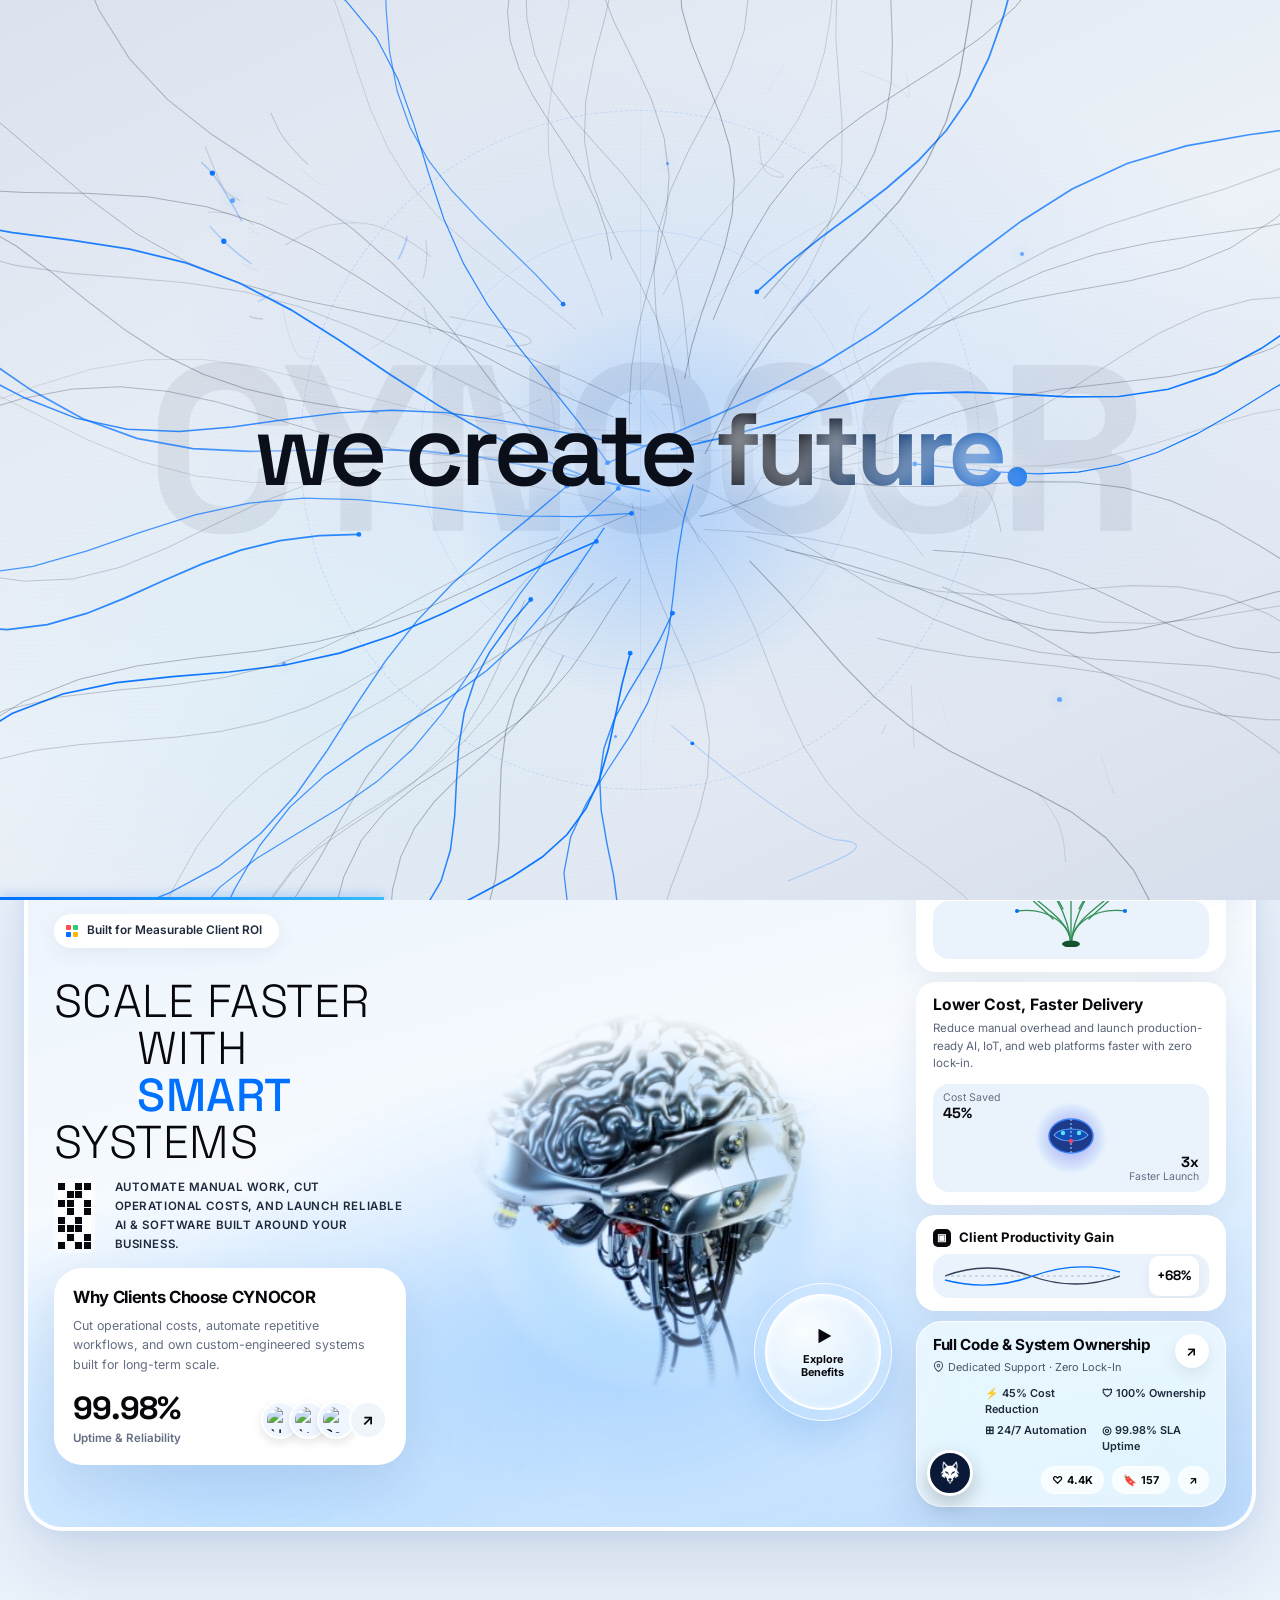
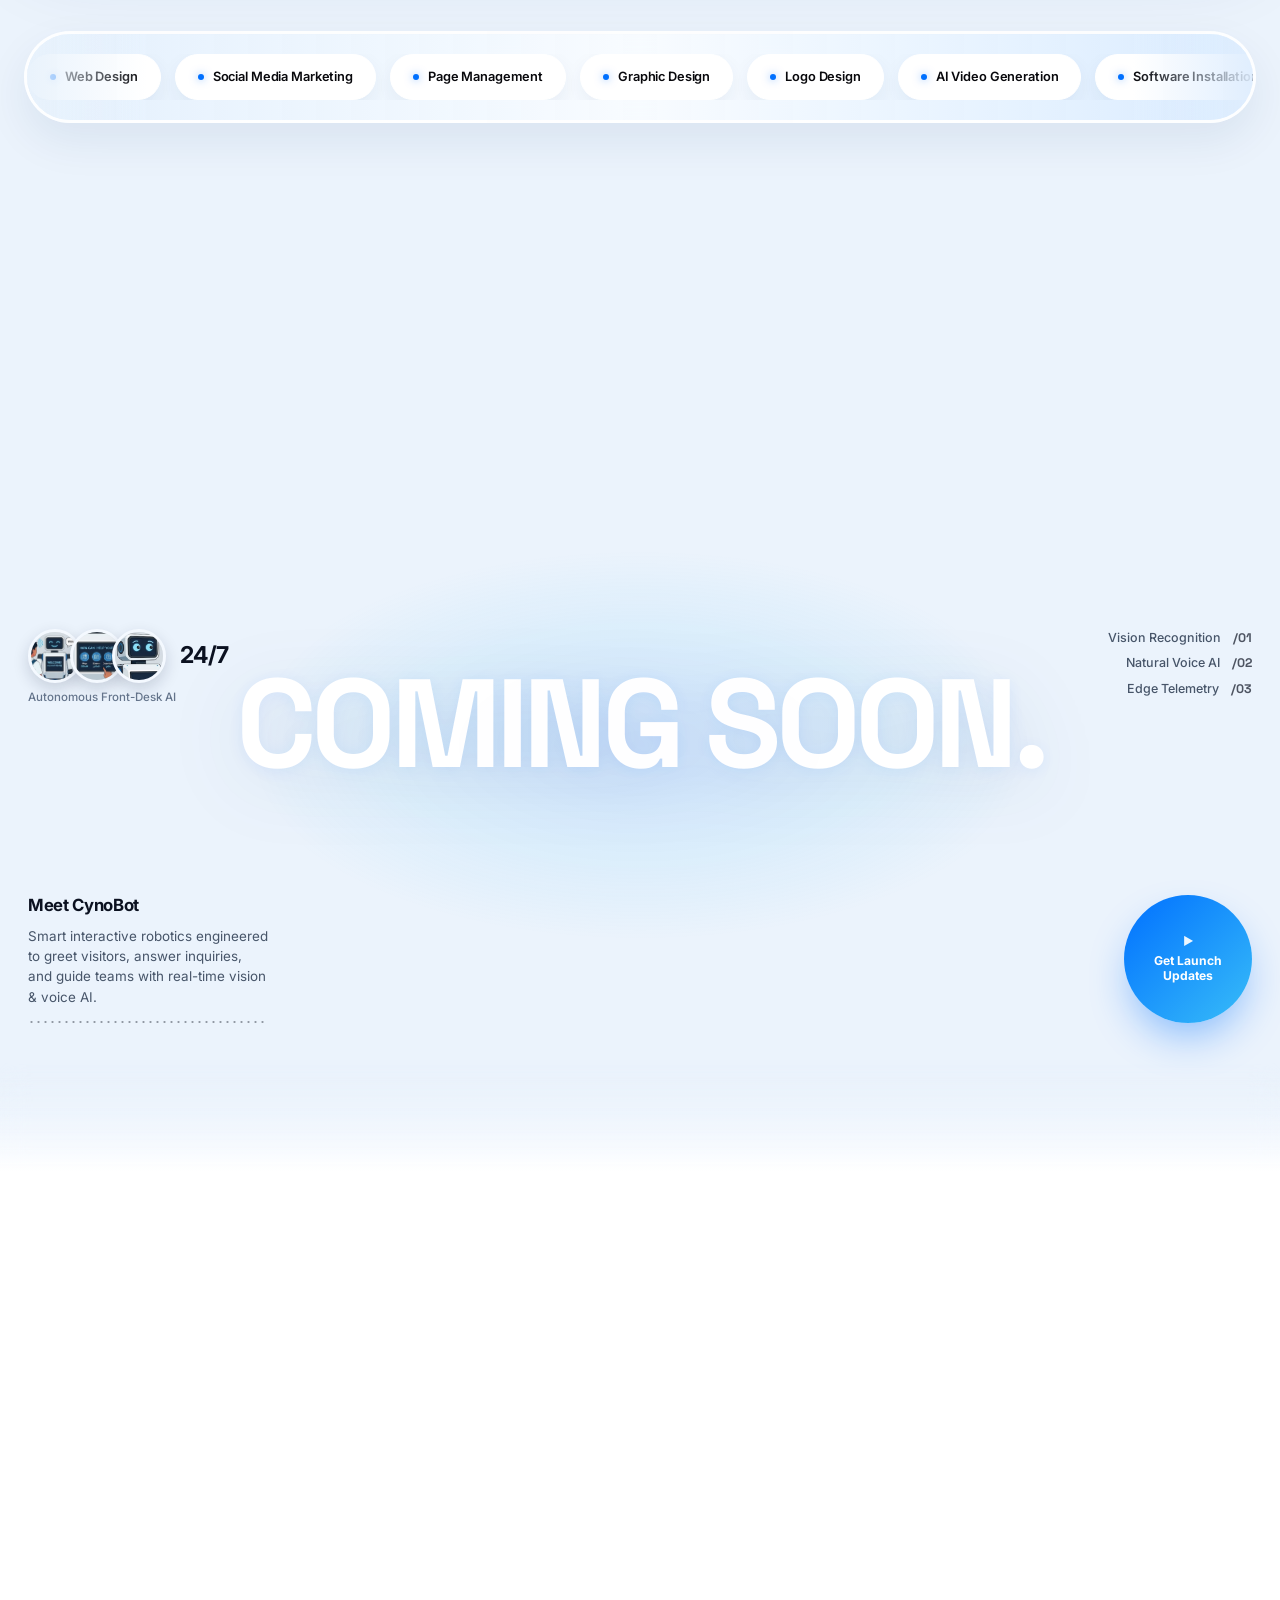
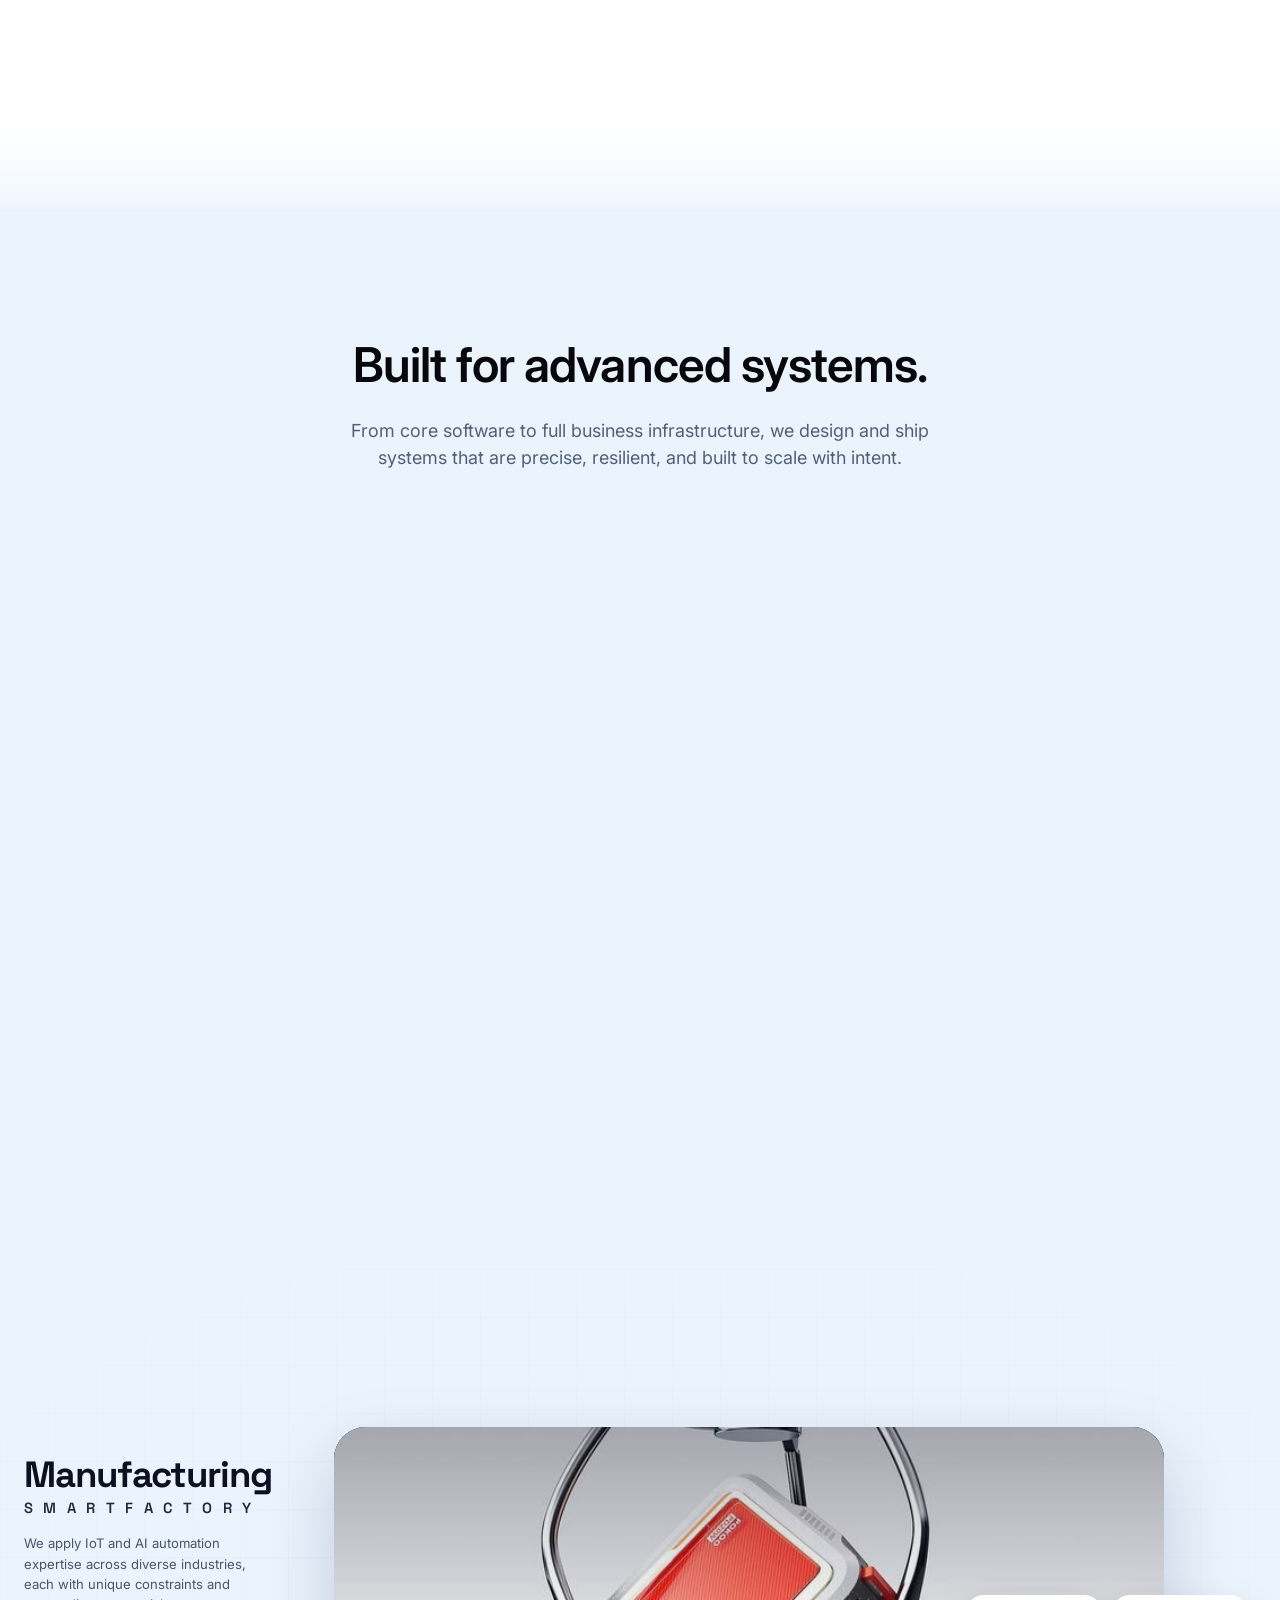
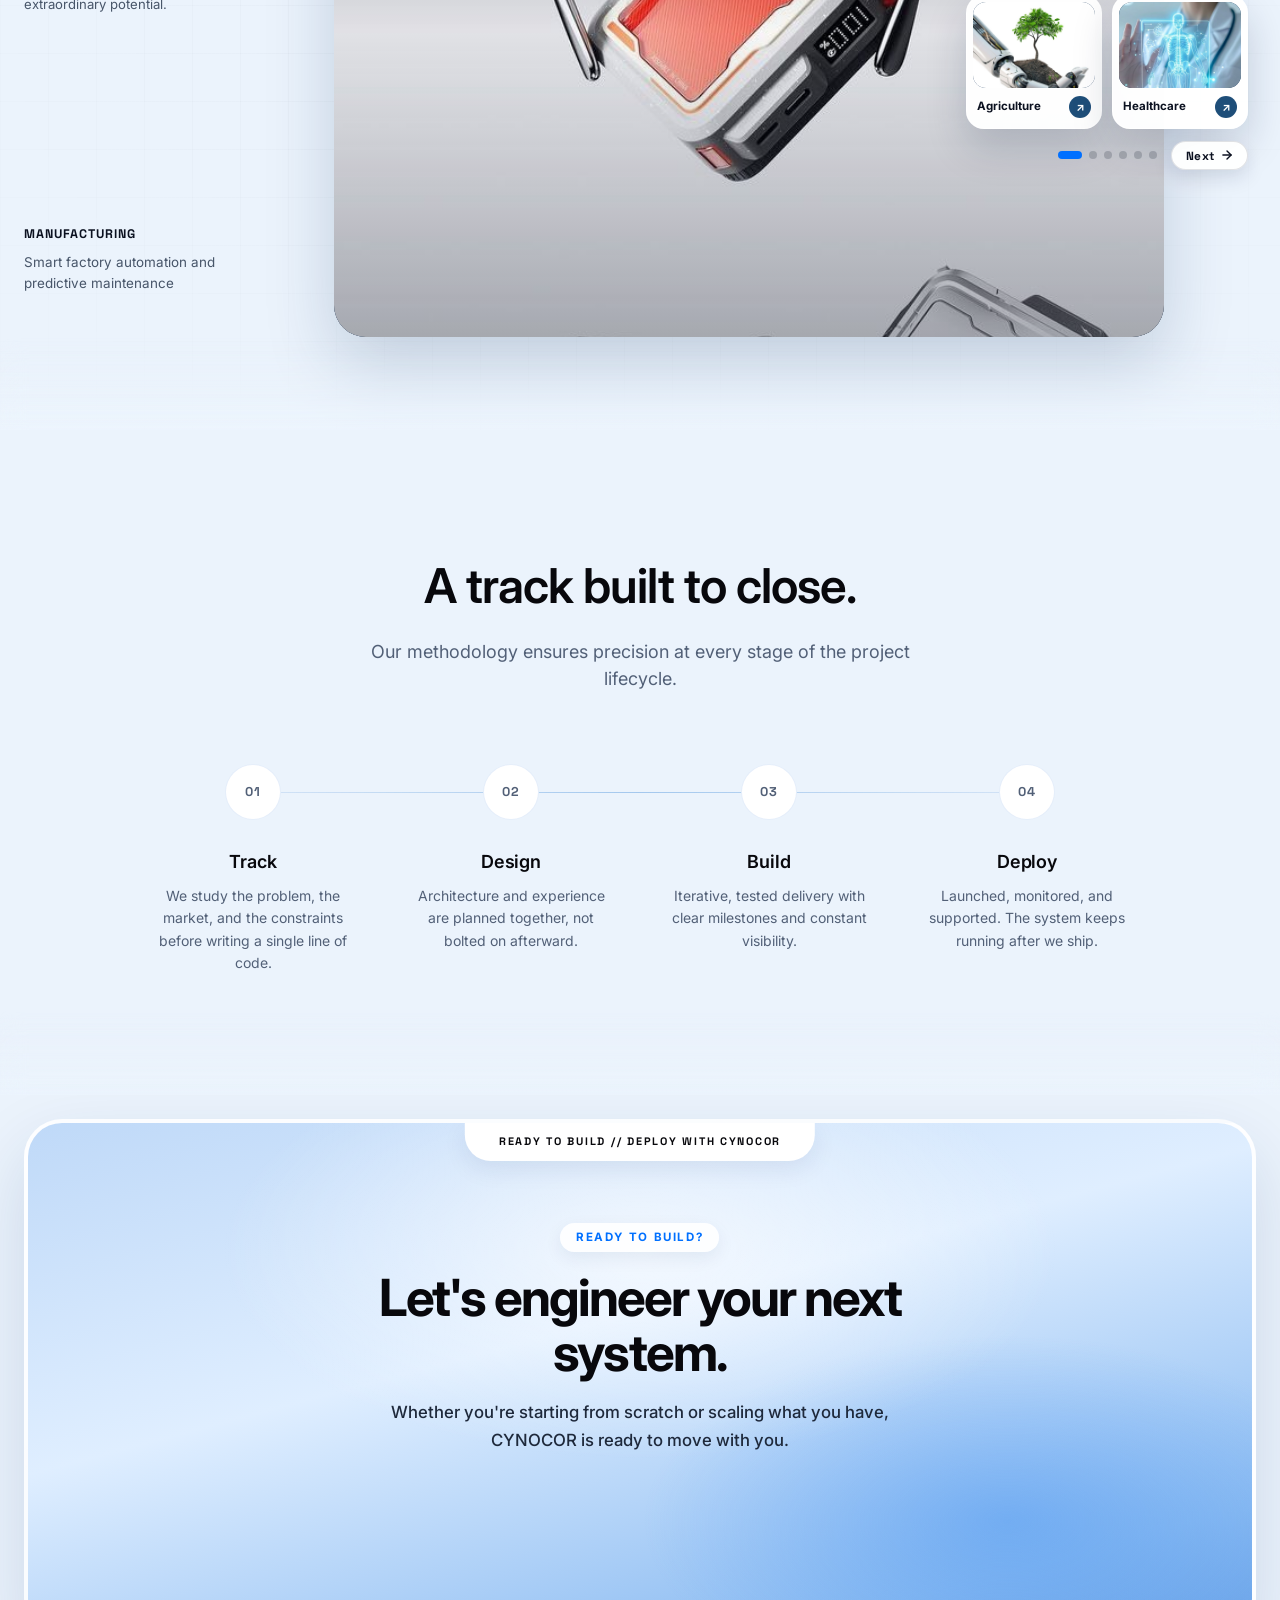
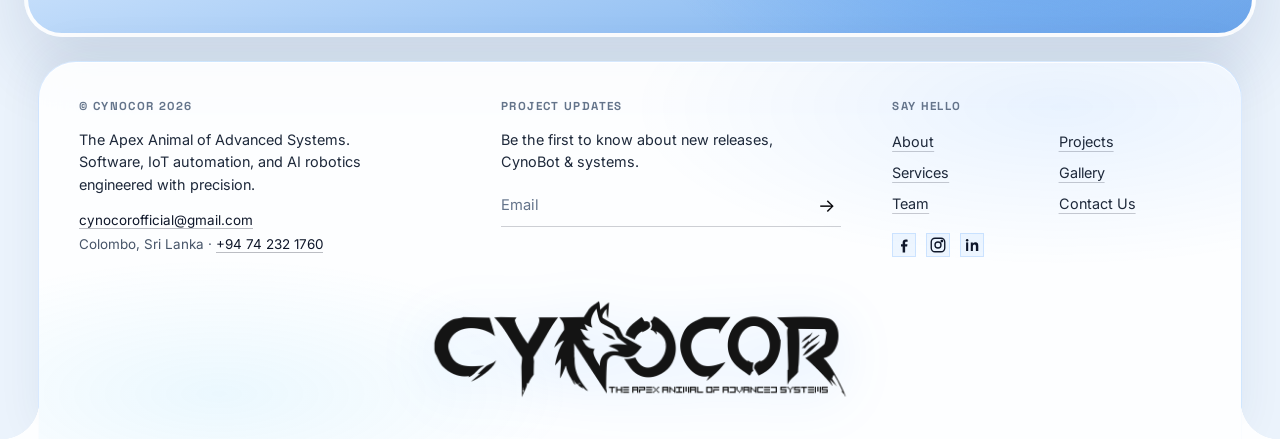
==== commit 14413725: "feat: redesign about page with s-wave engineering principles and update visual assets" ====
--- a/index.html
+++ b/index.html
@@ -16,7 +16,7 @@
     rel="stylesheet">
 
   <meta http-equiv="Cache-Control" content="no-cache, no-store, must-revalidate">
-  <link rel="stylesheet" href="css/style.css?v=20261110.2">
+  <link rel="stylesheet" href="css/style.css?v=20261113.14">
 
   <style>
     /* ─── Page-level overrides ─────────────────────────── */
@@ -25,24 +25,26 @@
       position: relative;
     }
 
-    /* ─── HERO ─────────────────────────────────────────── */
+    /* ─── BRAIX × ORIZON FRAMED HERO SHOWCASE ──────────── */
     .hero {
       position: relative;
-      min-height: 100vh;
+      min-height: auto;
       display: flex;
       align-items: center;
       justify-content: center;
-      text-align: center;
-      padding-top: 64px;
-      overflow: hidden;
-      background: linear-gradient(180deg, #020810 0%, #050e1a 60%, #081a2d 100%);
-    }
-
-    /* Video background */
-    .hero-video-wrap {
-      position: absolute;
-      inset: 0;
-      z-index: 0;
+      padding: 28px 24px 56px;
+      overflow: visible;
+      background: transparent;
+    }
+
+    body.atmosphere-dark .hero {
+      background: transparent;
+    }
+
+    /* Subtle video blend in background */
+    .hero-video-wrap,
+    .hero-orbs {
+      display: none;
     }
 
     .hero-video {
@@ -55,19 +57,24 @@
       height: auto;
       transform: translate(-50%, -50%);
       object-fit: cover;
-      opacity: 0.35;
+      opacity: 0.08;
+      mix-blend-mode: luminosity;
+      transition: opacity 0.4s ease;
+    }
+
+    body.atmosphere-dark .hero-video {
+      opacity: 0.3;
+      mix-blend-mode: normal;
     }
 
     .hero-video-overlay {
       position: absolute;
       inset: 0;
-      background: linear-gradient(
-        180deg,
-        rgba(2, 8, 16, 0.45) 0%,
-        rgba(2, 8, 16, 0.15) 40%,
-        rgba(5, 14, 26, 0.6) 80%,
-        rgba(5, 14, 26, 0.92) 100%
-      );
+      background: radial-gradient(circle at 50% 60%, transparent 20%, rgba(226, 238, 252, 0.45) 100%);
+    }
+
+    body.atmosphere-dark .hero-video-overlay {
+      background: linear-gradient(180deg, rgba(8, 8, 12, 0.5) 0%, rgba(8, 8, 12, 0.85) 100%);
     }
 
     /* Ambient orbs */
@@ -82,249 +89,1010 @@
     .orb {
       position: absolute;
       border-radius: 50%;
-      filter: blur(80px);
-      opacity: 0;
-      animation: orbFloat 8s var(--ease) forwards;
+      filter: blur(75px);
+      opacity: 0.85;
     }
 
     .orb-1 {
-      width: 600px; height: 600px;
-      top: -120px; right: -80px;
-      background: radial-gradient(circle, rgba(38, 109, 255, 0.28), transparent 70%);
-      animation-delay: 0.3s;
-      animation-duration: 10s;
+      width: 560px; height: 560px;
+      bottom: -140px; left: 5%;
+      background: radial-gradient(circle, rgba(95, 172, 255, 0.55), transparent 70%);
     }
     .orb-2 {
-      width: 480px; height: 480px;
-      bottom: -100px; left: -60px;
-      background: radial-gradient(circle, rgba(58, 102, 220, 0.22), transparent 70%);
-      animation-delay: 0.6s;
-      animation-duration: 12s;
+      width: 520px; height: 520px;
+      bottom: -120px; right: 12%;
+      background: radial-gradient(circle, rgba(110, 182, 255, 0.5), transparent 70%);
     }
     .orb-3 {
-      width: 340px; height: 340px;
-      top: 30%; left: 55%;
-      background: radial-gradient(circle, rgba(92, 144, 255, 0.18), transparent 70%);
-      animation-delay: 0.9s;
-      animation-duration: 9s;
-    }
-
-    @keyframes orbFloat {
-      0%   { opacity: 0; transform: scale(0.8) translateY(30px); }
-      30%  { opacity: 1; }
-      100% { opacity: 0.85; transform: scale(1) translateY(0px); }
-    }
-
-    /* Dot-grid texture */
-    .hero::before {
+      width: 420px; height: 420px;
+      top: 10%; left: 42%;
+      background: radial-gradient(circle, rgba(255, 255, 255, 0.85), transparent 70%);
+    }
+
+    body.atmosphere-dark .orb-3 {
+      background: radial-gradient(circle, rgba(0, 112, 255, 0.25), transparent 70%);
+    }
+
+    /* Orizon Framed Stage Container */
+    .orizon-stage-frame {
+      position: relative;
+      z-index: 2;
+      width: 100%;
+      max-width: 1340px;
+      min-height: 0;
+      border-radius: 38px;
+      border: 4px solid rgba(255, 255, 255, 0.94);
+      background:
+        radial-gradient(48% 54% at 48% 72%, rgba(122, 188, 255, 0.55) 0%, rgba(176, 216, 255, 0.28) 48%, transparent 76%),
+        radial-gradient(42% 48% at 16% 85%, rgba(135, 196, 255, 0.52) 0%, transparent 72%),
+        linear-gradient(165deg, rgba(235, 243, 251, 0.92) 0%, rgba(248, 251, 255, 0.88) 42%, rgba(178, 216, 255, 0.82) 100%);
+      box-shadow:
+        0 32px 80px rgba(15, 52, 105, 0.14),
+        0 4px 20px rgba(0, 112, 255, 0.08),
+        inset 0 1px 0 #FFFFFF;
+      padding: 22px 26px 22px;
+      display: flex;
+      flex-direction: column;
+      justify-content: space-between;
+      overflow: hidden;
+      transition: background 0.45s var(--ease), border-color 0.45s var(--ease), box-shadow 0.45s var(--ease);
+    }
+
+    body.atmosphere-dark .orizon-stage-frame {
+      border-color: rgba(0, 112, 255, 0.28);
+      background:
+        radial-gradient(50% 55% at 48% 68%, rgba(0, 112, 255, 0.26) 0%, transparent 72%),
+        linear-gradient(165deg, rgba(10, 14, 24, 0.92) 0%, rgba(8, 8, 12, 0.94) 55%, rgba(12, 24, 48, 0.92) 100%);
+      box-shadow: 0 32px 80px rgba(0, 0, 0, 0.65), 0 0 40px rgba(0, 112, 255, 0.14);
+    }
+
+    /* ─── ORIZON TOP SCULPTED NOTCH BAR (INSIDE STAGE) ─── */
+    .orizon-notch-bar {
+      position: relative;
+      z-index: 20;
+      display: flex;
+      align-items: flex-start;
+      justify-content: space-between;
+      gap: 16px;
+      margin-bottom: 18px;
+    }
+
+    .orizon-top-pill {
+      margin-top: 16px;
+      display: inline-flex;
+      align-items: center;
+      gap: 12px;
+      height: 46px;
+      padding: 0 22px;
+      border-radius: 999px;
+      background: rgba(255, 255, 255, 0.92);
+      border: 1px solid rgba(255, 255, 255, 0.96);
+      color: #08080C;
+      font-size: 0.84rem;
+      font-weight: 600;
+      box-shadow: 0 8px 24px rgba(12, 40, 85, 0.07);
+      transition: transform 0.25s var(--ease), background 0.25s var(--ease), color 0.25s var(--ease);
+    }
+
+    .orizon-top-pill:hover {
+      transform: translateY(-2px);
+      background: #08080C;
+      color: #FAFCFF;
+    }
+
+    .orizon-pill-arrow {
+      color: #0070FF;
+      font-size: 0.92rem;
+      font-weight: 700;
+      transition: transform 0.25s var(--ease), color 0.25s var(--ease);
+    }
+
+    .orizon-top-pill:hover .orizon-pill-arrow {
+      color: #5CE1FF;
+      transform: scale(1.15);
+    }
+
+    /* Sculpted White Center Notch */
+    .orizon-top-notch {
+      position: relative;
+      background: #FFFFFF;
+      padding: 12px 38px 14px;
+      border-radius: 0 0 34px 34px;
+      display: flex;
+      align-items: center;
+      gap: 32px;
+      box-shadow: 0 12px 32px rgba(12, 42, 90, 0.07);
+    }
+
+    body.atmosphere-dark .orizon-top-notch {
+      background: #0E1526;
+      border: 1px solid rgba(0, 112, 255, 0.22);
+      border-top: none;
+    }
+
+    /* Smooth organic curved ears on left and right of the notch */
+    .orizon-top-notch::before,
+    .orizon-top-notch::after {
       content: '';
       position: absolute;
-      inset: 0;
-      background-image: radial-gradient(rgba(120, 170, 255, 0.06) 1px, transparent 1px);
-      background-size: 36px 36px;
-      z-index: 1;
-      mask-image: radial-gradient(ellipse 80% 70% at 50% 40%, black 30%, transparent 90%);
-      -webkit-mask-image: radial-gradient(ellipse 80% 70% at 50% 40%, black 30%, transparent 90%);
+      top: 0;
+      width: 28px;
+      height: 28px;
       pointer-events: none;
     }
 
-    /* Hero content */
-    .hero-content {
+    .orizon-top-notch::before {
+      left: -28px;
+      background: radial-gradient(circle at 0 100%, transparent 28px, #FFFFFF 28.5px);
+    }
+
+    .orizon-top-notch::after {
+      right: -28px;
+      background: radial-gradient(circle at 100% 100%, transparent 28px, #FFFFFF 28.5px);
+    }
+
+    body.atmosphere-dark .orizon-top-notch::before,
+    body.atmosphere-dark .orizon-top-notch::after {
+      display: none;
+    }
+
+    /* Interactive Dropdown Selectors inside the Orizon Notch */
+    .orizon-selector {
+      position: relative;
+      text-align: left;
+      cursor: pointer;
+      padding: 4px 10px;
+      border-radius: 12px;
+      transition: background 0.2s ease;
+    }
+
+    .orizon-selector:hover {
+      background: rgba(0, 112, 255, 0.06);
+    }
+
+    .orizon-selector + .orizon-selector::before {
+      content: '';
+      position: absolute;
+      left: -16px;
+      top: 15%;
+      height: 70%;
+      width: 1px;
+      background: rgba(8, 8, 12, 0.08);
+    }
+
+    .orizon-sel-label {
+      display: flex;
+      align-items: center;
+      gap: 5px;
+      font-size: 0.68rem;
+      font-weight: 500;
+      color: #7A869A;
+      margin-bottom: 2px;
+    }
+
+    .orizon-sel-label svg {
+      width: 11px;
+      height: 11px;
+      color: #0070FF;
+    }
+
+    .orizon-sel-val {
+      display: flex;
+      align-items: center;
+      gap: 8px;
+      font-family: 'Space Grotesk', sans-serif;
+      font-size: 0.84rem;
+      font-weight: 700;
+      color: #08080C;
+      white-space: nowrap;
+    }
+
+    body.atmosphere-dark .orizon-sel-val {
+      color: #FAFCFF;
+    }
+
+    .orizon-sel-val svg {
+      width: 13px;
+      height: 13px;
+      color: #646E82;
+      transition: transform 0.25s var(--ease);
+    }
+
+    .orizon-selector.is-open .orizon-sel-val svg {
+      transform: rotate(180deg);
+      color: #0070FF;
+    }
+
+    .orizon-sel-menu {
+      position: absolute;
+      top: calc(100% + 10px);
+      left: 0;
+      min-width: 200px;
+      background: rgba(255, 255, 255, 0.98);
+      backdrop-filter: blur(20px);
+      border: 1px solid rgba(0, 112, 255, 0.16);
+      border-radius: 16px;
+      padding: 6px;
+      box-shadow: 0 18px 40px rgba(8, 8, 12, 0.14);
+      opacity: 0;
+      visibility: hidden;
+      transform: translateY(-6px);
+      transition: opacity 0.2s var(--ease), transform 0.2s var(--ease), visibility 0.2s;
+      z-index: 50;
+    }
+
+    .orizon-selector.is-open .orizon-sel-menu {
+      opacity: 1;
+      visibility: visible;
+      transform: translateY(0);
+    }
+
+    .orizon-sel-opt {
+      display: flex;
+      align-items: center;
+      justify-content: space-between;
+      width: 100%;
+      padding: 8px 12px;
+      border-radius: 10px;
+      font-size: 0.8rem;
+      font-weight: 600;
+      color: #1E293B;
+      text-align: left;
+      transition: background 0.18s ease, color 0.18s ease;
+    }
+
+    .orizon-sel-opt:hover,
+    .orizon-sel-opt.is-selected {
+      background: #0070FF;
+      color: #FAFCFF;
+    }
+
+    /* ─── MAIN 3-COLUMN BRAIX × ORIZON STAGE GRID ──────── */
+    .braix-stage-grid {
+      position: relative;
+      z-index: 5;
+      display: grid;
+      grid-template-columns: 1.15fr 1fr 310px;
+      gap: 22px;
+      align-items: stretch;
+      flex: 1;
+    }
+
+    /* ── LEFT COLUMN (BRAIX Editorial + Orizon Bottom-Left Card) ── */
+    .braix-col-left {
+      display: flex;
+      flex-direction: column;
+      justify-content: space-between;
+      text-align: left;
+      padding-top: 8px;
+      position: relative;
+      z-index: 6;
+    }
+
+    .braix-focus-pill {
+      display: inline-flex;
+      align-items: center;
+      gap: 9px;
+      width: fit-content;
+      padding: 7px 16px 7px 11px;
+      border-radius: 999px;
+      background: #FFFFFF;
+      border: 1px solid rgba(255, 255, 255, 0.95);
+      box-shadow: 0 6px 20px rgba(12, 45, 95, 0.06);
+      font-size: 0.74rem;
+      font-weight: 600;
+      color: #1E293B;
+      margin-bottom: 18px;
+    }
+
+    .braix-quad-icon {
+      display: grid;
+      grid-template-columns: 1fr 1fr;
+      gap: 1.5px;
+      width: 12px;
+      height: 12px;
+    }
+    .braix-quad-icon span:nth-child(1) { background: #FF4D4D; border-radius: 1px; }
+    .braix-quad-icon span:nth-child(2) { background: #2ECC71; border-radius: 1px; }
+    .braix-quad-icon span:nth-child(3) { background: #0070FF; border-radius: 1px; }
+    .braix-quad-icon span:nth-child(4) { background: #FFB800; border-radius: 1px; }
+
+    /* BRAIX Staggered Editorial Display Typography */
+    .braix-headline {
+      font-family: 'Space Grotesk', 'Inter', sans-serif;
+      font-size: clamp(2.5rem, 4.5vw, 4.35rem);
+      font-weight: 300;
+      line-height: 1.02;
+      letter-spacing: 0.01em;
+      text-transform: uppercase;
+      color: #08080C;
+      margin: 0 0 22px;
+      user-select: none;
+    }
+
+    body.atmosphere-dark .braix-headline {
+      color: #FAFCFF;
+    }
+
+    .braix-headline .line-1 {
+      display: block;
+    }
+
+    .braix-headline .line-2 {
+      display: block;
+      padding-left: clamp(42px, 6.5vw, 110px);
+    }
+
+    .braix-headline .overlap-tint {
+      color: #0070FF;
+      font-weight: 500;
+      text-shadow: 0 2px 18px rgba(255, 255, 255, 0.85);
+    }
+
+    body.atmosphere-dark .braix-headline .overlap-tint {
+      color: #5CE1FF;
+      text-shadow: 0 0 24px rgba(0, 112, 255, 0.55);
+    }
+
+    .braix-headline .line-3 {
+      display: block;
+    }
+
+    /* BRAIX Pixel-Matrix Barcode + Micro-Copy Row */
+    .braix-matrix-row {
+      display: flex;
+      align-items: center;
+      gap: 20px;
+      margin-bottom: 22px;
+    }
+
+    .braix-pixel-matrix {
+      display: grid;
+      grid-template-columns: repeat(4, 7px);
+      grid-auto-rows: 7px;
+      gap: 1.5px;
+      padding: 4px;
+      background: rgba(255, 255, 255, 0.55);
+      border-radius: 6px;
+      flex-shrink: 0;
+    }
+
+    .braix-pixel-matrix i {
+      display: block;
+      width: 7px;
+      height: 7px;
+      background: #FFFFFF;
+    }
+
+    .braix-pixel-matrix i.on {
+      background: #08080C;
+    }
+
+    .braix-micro-copy {
+      font-size: 0.72rem;
+      font-weight: 600;
+      letter-spacing: 0.05em;
+      line-height: 1.65;
+      text-transform: uppercase;
+      color: #1E293B;
+      max-width: 310px;
+    }
+
+    body.atmosphere-dark .braix-micro-copy {
+      color: rgba(250, 252, 255, 0.78);
+    }
+
+    /* Orizon Sculpted Bottom-Left White Card */
+    .orizon-bl-card {
+      background: #FFFFFF;
+      border-radius: 28px;
+      padding: 24px 26px;
+      box-shadow: 0 18px 44px rgba(12, 42, 90, 0.08);
+      border: 1px solid rgba(255, 255, 255, 0.95);
+      max-width: 380px;
+      transition: transform 0.3s var(--ease), box-shadow 0.3s var(--ease);
+    }
+
+    body.atmosphere-dark .orizon-bl-card {
+      background: rgba(15, 22, 38, 0.92);
+      border-color: rgba(0, 112, 255, 0.24);
+      color: #FAFCFF;
+    }
+
+    .orizon-bl-card:hover {
+      transform: translateY(-4px);
+      box-shadow: 0 24px 52px rgba(0, 112, 255, 0.15);
+    }
+
+    .orizon-bl-card h3 {
+      font-size: 1.05rem;
+      font-weight: 700;
+      color: #08080C;
+      margin-bottom: 6px;
+    }
+
+    body.atmosphere-dark .orizon-bl-card h3 {
+      color: #FAFCFF;
+    }
+
+    .orizon-bl-card p {
+      font-size: 0.78rem;
+      line-height: 1.55;
+      color: #646E82;
+      margin-bottom: 18px;
+    }
+
+    body.atmosphere-dark .orizon-bl-card p {
+      color: rgba(250, 252, 255, 0.7);
+    }
+
+    .orizon-bl-footer {
+      display: flex;
+      align-items: center;
+      justify-content: space-between;
+      gap: 12px;
+    }
+
+    .orizon-bl-stat strong {
+      display: block;
+      font-family: 'Space Grotesk', sans-serif;
+      font-size: 2rem;
+      font-weight: 700;
+      line-height: 1;
+      letter-spacing: -0.03em;
+      color: #08080C;
+    }
+
+    body.atmosphere-dark .orizon-bl-stat strong {
+      color: #FAFCFF;
+    }
+
+    .orizon-bl-stat span {
+      font-size: 0.72rem;
+      font-weight: 600;
+      color: #646E82;
+    }
+
+    .orizon-bl-avatars {
+      display: flex;
+      align-items: center;
+    }
+
+    .orizon-bl-avatars img {
+      width: 38px;
+      height: 38px;
+      border-radius: 50%;
+      object-fit: contain;
+      padding: 4px;
+      border: 2.5px solid #FFFFFF;
+      margin-left: -10px;
+      background: #EFF6FF;
+      box-shadow: 0 4px 10px rgba(8, 8, 12, 0.1);
+    }
+
+    .orizon-bl-avatars img:first-child {
+      margin-left: 0;
+    }
+
+    .orizon-bl-go {
+      width: 38px;
+      height: 38px;
+      border-radius: 50%;
+      background: #F0F5FA;
+      color: #08080C;
+      display: inline-flex;
+      align-items: center;
+      justify-content: center;
+      font-size: 0.95rem;
+      font-weight: 700;
+      margin-left: -6px;
+      border: 2px solid #FFFFFF;
+      transition: background 0.25s var(--ease), color 0.25s var(--ease), transform 0.25s var(--ease);
+    }
+
+    .orizon-bl-go:hover {
+      background: #0070FF;
+      color: #FAFCFF;
+      transform: scale(1.08);
+    }
+
+    /* ── CENTER COLUMN (Visual Subject + Concentric Play Orb) ── */
+    .braix-col-center {
+      position: relative;
+      display: flex;
+      flex-direction: column;
+      align-items: center;
+      justify-content: flex-end;
+      min-height: 520px;
+    }
+
+    .braix-subject-stage {
+      position: relative;
+      width: 100%;
+      display: flex;
+      align-items: center;
+      justify-content: center;
+      overflow: hidden;
+      -webkit-mask-image: radial-gradient(ellipse 47% 47% at 50% 48%, #000 40%, rgba(0, 0, 0, 0.65) 64%, transparent 88%);
+      mask-image: radial-gradient(ellipse 47% 47% at 50% 48%, #000 40%, rgba(0, 0, 0, 0.65) 64%, transparent 88%);
+    }
+
+    /* Glowing Sky-Blue Aura behind CynoBot / Hardware */
+    .braix-subject-aura {
+      position: absolute;
+      width: 380px;
+      height: 380px;
+      border-radius: 50%;
+      background: radial-gradient(circle, rgba(255, 255, 255, 0.9) 0%, rgba(118, 186, 255, 0.45) 52%, transparent 74%);
+      filter: blur(12px);
+      pointer-events: none;
+    }
+
+    /* Holographic Visor Ring around Subject */
+    .braix-visor-ring {
+      position: absolute;
+      top: 18%;
+      width: 310px;
+      height: 96px;
+      border-radius: 50%;
+      border: 1.5px solid rgba(0, 112, 255, 0.35);
+      box-shadow: 0 0 28px rgba(0, 112, 255, 0.2);
+      transform: rotateX(72deg) rotateZ(-8deg);
+      pointer-events: none;
+      animation: visorOrbit 5s ease-in-out infinite alternate;
+    }
+
+    @keyframes visorOrbit {
+      0%   { transform: rotateX(72deg) rotateZ(-10deg) scale(0.96); }
+      100% { transform: rotateX(68deg) rotateZ(8deg) scale(1.04); }
+    }
+
+    .braix-hero-figure {
       position: relative;
       z-index: 2;
-      max-width: 840px;
-    }
-
-    .hero-content > * {
-      opacity: 0;
-      animation: heroFadeUp 1s var(--ease) forwards;
-    }
-
-    .hero-badge        { animation-delay: 0.1s; }
-    .hero-main-logo    { animation-delay: 0.22s; }
-    .hero-subheading   { animation-delay: 0.32s; }
-    .hero-lead         { animation-delay: 0.42s; }
-    .hero-actions      { animation-delay: 0.54s; }
-
-    @keyframes heroFadeUp {
-      0%   { opacity: 0; transform: translateY(28px); }
-      100% { opacity: 1; transform: translateY(0); }
-    }
-
-    /* Eyebrow badge */
-    .hero-badge {
+      width: clamp(350px, 37vw, 525px);
+      max-height: 545px;
+      object-fit: contain;
+      mix-blend-mode: multiply;
+      filter: brightness(1.05) contrast(1.08);
+      transform: translateX(-18px);
+      transition: transform 0.35s cubic-bezier(0.16, 1, 0.3, 1), filter 0.35s ease;
+    }
+
+    body.atmosphere-dark .braix-hero-figure {
+      mix-blend-mode: normal;
+      border-radius: 32px;
+      filter: contrast(1.08) brightness(0.92);
+    }
+
+    .braix-subject-stage.is-scanning .braix-hero-figure {
+      filter: drop-shadow(0 0 36px rgba(0, 112, 255, 0.75)) brightness(1.06);
+      transform: translateX(-18px) scale(1.04) translateY(-6px);
+    }
+
+    /* BRAIX Floating Concentric Frosted-Glass Play / Explore Orb */
+    .braix-explore-orb-wrap {
+      position: absolute;
+      bottom: 24px;
+      right: 6px;
+      z-index: 10;
+      width: 138px;
+      height: 138px;
+      border-radius: 50%;
+      border: 1.5px solid rgba(255, 255, 255, 0.88);
+      display: flex;
+      align-items: center;
+      justify-content: center;
+      padding: 10px;
+      box-shadow: 0 14px 36px rgba(0, 90, 200, 0.14);
+      animation: orbBreath 3.6s ease-in-out infinite alternate;
+    }
+
+    @keyframes orbBreath {
+      0%   { transform: translateY(0) scale(1); }
+      100% { transform: translateY(-6px) scale(1.03); }
+    }
+
+    .braix-explore-orb {
+      width: 100%;
+      height: 100%;
+      border-radius: 50%;
+      background: radial-gradient(circle at 35% 30%, rgba(255, 255, 255, 0.92), rgba(210, 234, 255, 0.75));
+      backdrop-filter: blur(18px);
+      -webkit-backdrop-filter: blur(18px);
+      border: 2px solid #FFFFFF;
+      display: flex;
+      flex-direction: column;
+      align-items: center;
+      justify-content: center;
+      gap: 6px;
+      color: #08080C;
+      cursor: pointer;
+      box-shadow: inset 0 2px 8px rgba(255, 255, 255, 0.9);
+      transition: transform 0.28s var(--ease), background 0.28s var(--ease), box-shadow 0.28s var(--ease);
+    }
+
+    .braix-explore-orb:hover {
+      transform: scale(1.06);
+      background: #FFFFFF;
+      box-shadow: 0 12px 30px rgba(0, 112, 255, 0.28);
+    }
+
+    .braix-explore-orb svg {
+      width: 22px;
+      height: 22px;
+      fill: #08080C;
+      margin-left: 3px;
+      transition: fill 0.25s ease, transform 0.25s ease;
+    }
+
+    .braix-explore-orb:hover svg {
+      fill: #0070FF;
+      transform: scale(1.12);
+    }
+
+    .braix-explore-orb span {
+      font-size: 0.68rem;
+      font-weight: 700;
+      line-height: 1.2;
+      text-align: center;
+      color: #08080C;
+    }
+
+    /* ── RIGHT COLUMN (BRAIX Telemetry Bento Stack + Orizon Glass Card) ── */
+    .braix-col-right {
+      display: flex;
+      flex-direction: column;
+      gap: 14px;
+      z-index: 8;
+    }
+
+    .braix-bento-card {
+      background: #FFFFFF;
+      border-radius: 24px;
+      padding: 16px 18px;
+      box-shadow: 0 14px 34px rgba(12, 42, 90, 0.07);
+      border: 1px solid rgba(255, 255, 255, 0.96);
+      text-align: left;
+      transition: transform 0.28s var(--ease), box-shadow 0.28s var(--ease);
+    }
+
+    body.atmosphere-dark .braix-bento-card {
+      background: rgba(15, 22, 38, 0.92);
+      border-color: rgba(0, 112, 255, 0.22);
+      color: #FAFCFF;
+    }
+
+    .braix-bento-card:hover {
+      transform: translateY(-3px);
+      box-shadow: 0 18px 40px rgba(0, 112, 255, 0.14);
+    }
+
+    .braix-bento-head {
+      display: flex;
+      align-items: center;
+      gap: 8px;
+      font-size: 0.82rem;
+      font-weight: 700;
+      color: #08080C;
+      margin-bottom: 10px;
+    }
+
+    body.atmosphere-dark .braix-bento-head {
+      color: #FAFCFF;
+    }
+
+    .braix-bento-icon {
+      width: 18px;
+      height: 18px;
+      border-radius: 5px;
+      background: #08080C;
+      color: #FFFFFF;
       display: inline-flex;
       align-items: center;
-      gap: 7px;
-      padding: 6px 14px 6px 10px;
-      background: rgba(38, 109, 255, 0.12);
-      border: 1px solid rgba(100, 158, 255, 0.28);
+      justify-content: center;
+      font-size: 0.65rem;
+    }
+
+    .braix-bento-well {
+      background: #EAF3FC;
+      border-radius: 16px;
+      padding: 12px 14px;
+      position: relative;
+      overflow: hidden;
+    }
+
+    body.atmosphere-dark .braix-bento-well {
+      background: rgba(0, 112, 255, 0.1);
+    }
+
+    .braix-bento-title-lg {
+      font-size: 0.98rem;
+      font-weight: 700;
+      line-height: 1.25;
+      color: #08080C;
+      margin-bottom: 6px;
+    }
+
+    body.atmosphere-dark .braix-bento-title-lg {
+      color: #FAFCFF;
+    }
+
+    .braix-bento-desc {
+      font-size: 0.72rem;
+      line-height: 1.5;
+      color: #5A6578;
+      margin-bottom: 12px;
+    }
+
+    body.atmosphere-dark .braix-bento-desc {
+      color: rgba(250, 252, 255, 0.7);
+    }
+
+    /* Cognitive / Core Load Split Readout */
+    .braix-core-viz {
+      min-height: 108px;
+      display: flex;
+      align-items: center;
+      justify-content: center;
+      position: relative;
+    }
+
+    .braix-lobe-stat {
+      position: absolute;
+      font-size: 0.66rem;
+      color: #646E82;
+      line-height: 1.2;
+    }
+
+    .braix-lobe-stat strong {
+      display: block;
+      font-family: 'Space Grotesk', sans-serif;
+      font-size: 0.92rem;
+      font-weight: 700;
+      color: #08080C;
+    }
+
+    body.atmosphere-dark .braix-lobe-stat strong {
+      color: #FAFCFF;
+    }
+
+    .braix-lobe-stat.top-left { top: 8px; left: 10px; }
+    .braix-lobe-stat.bot-right { bottom: 8px; right: 10px; text-align: right; }
+
+    /* Sine Wave Telemetry Card */
+    .braix-wave-well {
+      display: flex;
+      align-items: center;
+      justify-content: space-between;
+      gap: 8px;
+      padding: 8px 10px 8px 12px;
+    }
+
+    .braix-wave-badge {
+      background: #FFFFFF;
+      border-radius: 10px;
+      padding: 10px 8px;
+      font-family: 'Space Grotesk', sans-serif;
+      font-size: 0.85rem;
+      font-weight: 700;
+      color: #08080C;
+      box-shadow: 0 4px 12px rgba(8, 8, 12, 0.05);
+      flex-shrink: 0;
+    }
+
+    /* ─── ORIZON FROSTED-GLASS CUTOUT CARD (BOTTOM RIGHT) ── */
+    .orizon-glass-card {
+      position: relative;
+      background: rgba(255, 255, 255, 0.62);
+      backdrop-filter: blur(24px) saturate(180%);
+      -webkit-backdrop-filter: blur(24px) saturate(180%);
+      border: 1px solid rgba(255, 255, 255, 0.88);
+      border-radius: 26px;
+      padding: 18px 18px 16px;
+      box-shadow: 0 20px 48px rgba(10, 40, 90, 0.12);
+      text-align: left;
+      color: #08080C;
+    }
+
+    body.atmosphere-dark .orizon-glass-card {
+      background: rgba(16, 26, 46, 0.72);
+      border-color: rgba(0, 112, 255, 0.28);
+      color: #FAFCFF;
+    }
+
+    .orizon-glass-top {
+      display: flex;
+      align-items: flex-start;
+      justify-content: space-between;
+      gap: 10px;
+      margin-bottom: 8px;
+    }
+
+    .orizon-glass-top h4 {
+      font-size: 0.95rem;
+      font-weight: 700;
+      color: inherit;
+      margin-bottom: 2px;
+    }
+
+    .orizon-glass-loc {
+      font-size: 0.68rem;
+      color: #4A5568;
+      display: flex;
+      align-items: center;
+      gap: 4px;
+    }
+
+    body.atmosphere-dark .orizon-glass-loc {
+      color: rgba(250, 252, 255, 0.72);
+    }
+
+    .orizon-glass-arrow {
+      width: 34px;
+      height: 34px;
+      border-radius: 50%;
+      background: #FFFFFF;
+      color: #08080C;
+      display: inline-flex;
+      align-items: center;
+      justify-content: center;
+      font-size: 0.85rem;
+      font-weight: 700;
+      flex-shrink: 0;
+      box-shadow: 0 6px 16px rgba(8, 8, 12, 0.08);
+      transition: transform 0.25s var(--ease), background 0.25s var(--ease), color 0.25s var(--ease);
+    }
+
+    .orizon-glass-arrow:hover {
+      background: #0070FF;
+      color: #FAFCFF;
+      transform: scale(1.08);
+    }
+
+    .orizon-glass-specs {
+      display: grid;
+      grid-template-columns: 1fr 1fr;
+      gap: 4px 10px;
+      font-size: 0.68rem;
+      font-weight: 600;
+      color: #1E293B;
+      margin: 10px 0 12px;
+      padding-left: 52px;
+    }
+
+    body.atmosphere-dark .orizon-glass-specs {
+      color: rgba(250, 252, 255, 0.85);
+    }
+
+    .orizon-glass-actions {
+      display: flex;
+      align-items: center;
+      justify-content: flex-end;
+      gap: 8px;
+      padding-left: 52px;
+    }
+
+    .orizon-act-btn {
+      display: inline-flex;
+      align-items: center;
+      gap: 4px;
+      height: 28px;
+      padding: 0 10px;
       border-radius: 999px;
-      color: rgba(175, 208, 255, 0.9);
-      font-size: 0.75rem;
-      font-weight: 500;
-      letter-spacing: 0.08em;
-      text-transform: uppercase;
-      margin-bottom: 28px;
-      backdrop-filter: blur(10px);
-    }
-
-    .hero-badge .dot {
-      width: 6px; height: 6px;
-      background: #4e9aff;
+      background: rgba(255, 255, 255, 0.75);
+      border: 1px solid rgba(255, 255, 255, 0.9);
+      font-size: 0.68rem;
+      font-weight: 700;
+      color: #08080C;
+      cursor: pointer;
+      transition: transform 0.2s var(--ease), background 0.2s var(--ease), color 0.2s var(--ease);
+    }
+
+    .orizon-act-btn:hover,
+    .orizon-act-btn.is-liked {
+      background: #0070FF;
+      color: #FAFCFF;
+      border-color: #0070FF;
+      transform: translateY(-1px);
+    }
+
+    /* Circular Brand Emblem Cutout in Bottom-Left of Glass Card */
+    .orizon-cutout-emblem {
+      position: absolute;
+      bottom: 10px;
+      left: 10px;
+      width: 46px;
+      height: 46px;
       border-radius: 50%;
-      box-shadow: 0 0 6px rgba(78, 154, 255, 0.8);
-      animation: pulseDot 2s ease-in-out infinite;
-    }
-
-    @keyframes pulseDot {
-      0%, 100% { transform: scale(1); opacity: 1; }
-      50%       { transform: scale(1.5); opacity: 0.6; }
-    }
-
-    .hero-main-logo {
-      margin: 0 auto 22px;
-      line-height: 1;
-    }
-
-    .hero-main-logo img {
-      width: clamp(240px, 38vw, 500px);
-      height: auto;
-      display: block;
-      margin: 0 auto;
-      filter: drop-shadow(0 0 40px rgba(60, 120, 255, 0.25));
-    }
-
-    .hero-subheading {
-      font-family: 'Space Grotesk', sans-serif;
-      font-size: clamp(1.05rem, 2vw, 1.45rem);
-      font-weight: 500;
-      letter-spacing: 0.015em;
-      color: rgba(190, 215, 255, 0.82);
-      margin-bottom: 20px;
-    }
-
-    .hero-lead {
-      font-family: 'Space Grotesk', sans-serif;
-      font-size: clamp(1rem, 1.8vw, 1.25rem);
-      font-weight: 400;
-      line-height: 1.65;
-      color: rgba(175, 200, 255, 0.62);
-      max-width: 580px;
-      margin: 0 auto 48px;
-    }
-
-    /* CTA group */
-    .hero-actions {
+      background: #0B1938;
+      border: 3px solid #FFFFFF;
       display: flex;
       align-items: center;
       justify-content: center;
-      gap: 14px;
-      flex-wrap: wrap;
-    }
-
-    .hero-cta {
-      position: relative;
-      display: inline-flex;
-      align-items: center;
-      justify-content: center;
-      gap: 8px;
-      min-width: 190px;
-      min-height: 56px;
-      padding: 0 28px;
-      border-radius: 999px;
-      background: linear-gradient(135deg, rgba(38, 109, 255, 0.92), rgba(61, 145, 255, 0.82));
-      border: 1px solid rgba(150, 200, 255, 0.4);
-      color: #f0f6ff;
-      font-size: 1rem;
-      font-weight: 600;
-      letter-spacing: -0.01em;
-      box-shadow:
-        inset 0 1px 1px rgba(255,255,255,0.22),
-        inset 0 -6px 12px rgba(9, 42, 114, 0.3),
-        0 14px 28px rgba(22, 78, 201, 0.35);
-      backdrop-filter: blur(10px);
-      transition: transform 0.28s var(--ease), box-shadow 0.28s var(--ease), filter 0.28s var(--ease);
-      overflow: hidden;
-    }
-
-    .hero-cta::before {
-      content: '';
-      position: absolute;
-      inset: 1px;
-      border-radius: inherit;
-      background: linear-gradient(120deg, rgba(255,255,255,0.24), rgba(255,255,255,0.04) 30%, rgba(255,255,255,0.12) 60%, transparent);
-      pointer-events: none;
-    }
-
-    .hero-cta::after {
-      content: '';
-      position: absolute;
-      width: 54%;
-      height: 160%;
-      left: -14%;
-      top: -20%;
-      background: linear-gradient(90deg, transparent, rgba(255,255,255,0.4), transparent);
-      transform: rotate(20deg) translateX(-160%);
-      transition: transform 0.85s ease;
-      pointer-events: none;
-    }
-
-    .hero-cta:hover {
-      transform: translateY(-2px) scale(1.02);
-      filter: brightness(1.08);
-      box-shadow:
-        inset 0 1px 1px rgba(255,255,255,0.3),
-        inset 0 -6px 12px rgba(9, 42, 114, 0.38),
-        0 20px 36px rgba(22, 78, 201, 0.42);
-    }
-
-    .hero-cta:hover::after {
-      transform: rotate(20deg) translateX(270%);
-    }
-
-    .hero-cta-ghost {
-      display: inline-flex;
-      align-items: center;
-      justify-content: center;
-      gap: 7px;
-      min-height: 56px;
-      padding: 0 26px;
-      border-radius: 999px;
-      border: 1px solid rgba(120, 170, 255, 0.22);
-      color: rgba(175, 210, 255, 0.75);
-      font-size: 0.9375rem;
-      font-weight: 500;
-      letter-spacing: -0.01em;
-      backdrop-filter: blur(8px);
-      background: rgba(255,255,255,0.04);
-      transition: border-color 0.25s ease, color 0.25s ease, background 0.25s ease, transform 0.25s ease;
-    }
-
-    .hero-cta-ghost:hover {
-      border-color: rgba(150, 200, 255, 0.45);
-      color: rgba(210, 230, 255, 0.95);
-      background: rgba(38, 109, 255, 0.08);
-      transform: translateY(-1px);
-    }
-
-    .hero-cta-ghost svg,
-    .hero-cta svg {
-      width: 16px; height: 16px;
-      flex-shrink: 0;
-    }
-
-
-    /* ─── SERVICES MARQUEE STRIP ───────────────────────── */
+      box-shadow: 0 8px 20px rgba(8, 8, 12, 0.22);
+    }
+
+    .orizon-cutout-emblem img {
+      width: 26px;
+      height: 26px;
+      object-fit: contain;
+    }
+
+    @media (max-width: 1180px) {
+      .hero {
+        padding: 82px 16px 32px;
+      }
+      .braix-stage-grid {
+        grid-template-columns: 1fr 1fr;
+      }
+      .braix-col-right {
+        grid-column: 1 / -1;
+        display: grid;
+        grid-template-columns: repeat(2, 1fr);
+      }
+    }
+
+    @media (max-width: 820px) {
+      .hero {
+        padding: 76px 12px 28px 12px;
+      }
+      .orizon-stage-frame {
+        padding: 16px;
+        border-radius: 26px;
+      }
+      .orizon-notch-bar {
+        flex-direction: column;
+        align-items: stretch;
+      }
+      .orizon-top-pill {
+        display: none;
+      }
+      .orizon-top-notch {
+        border-radius: 20px;
+        padding: 12px 16px;
+        flex-wrap: wrap;
+        gap: 12px;
+      }
+      .orizon-top-notch::before,
+      .orizon-top-notch::after {
+        display: none;
+      }
+      .orizon-selector + .orizon-selector::before {
+        display: none;
+      }
+      .braix-stage-grid {
+        grid-template-columns: 1fr;
+      }
+      .braix-col-right {
+        grid-template-columns: 1fr;
+      }
+      .braix-col-center {
+        min-height: 390px;
+      }
+    }
+
+
+    /* ─── SERVICES MARQUEE STRIP (ORIZON FROSTED SKY-GLASS) ── */
     .services-strip {
       position: relative;
-      padding: 28px 0 22px;
+      width: calc(100% - 48px);
+      max-width: 1340px;
+      margin: 44px auto;
+      padding: 20px 0;
+      border-radius: 999px;
+      border: 3px solid rgba(255, 255, 255, 0.94);
       background:
-        radial-gradient(circle at top left, rgba(96, 156, 255, 0.12), transparent 30%),
-        linear-gradient(180deg, #020810 0%, #0b1220 100%);
-      border-top: 1px solid rgba(97, 151, 255, 0.14);
-      border-bottom: 1px solid rgba(97, 151, 255, 0.14);
+        linear-gradient(90deg, rgba(226, 239, 253, 0.85) 0%, rgba(248, 252, 255, 0.92) 50%, rgba(215, 234, 255, 0.85) 100%);
+      backdrop-filter: blur(20px);
+      -webkit-backdrop-filter: blur(20px);
+      box-shadow: 0 18px 44px rgba(15, 52, 105, 0.08);
       overflow: hidden;
+    }
+
+    body.atmosphere-dark .services-strip {
+      background: linear-gradient(90deg, rgba(12, 20, 38, 0.9) 0%, rgba(8, 8, 12, 0.94) 100%);
+      border-color: rgba(0, 112, 255, 0.25);
     }
 
     .services-strip::before,
@@ -332,7 +1100,7 @@
       content: '';
       position: absolute;
       top: 0;
-      width: 180px;
+      width: 120px;
       height: 100%;
       z-index: 2;
       pointer-events: none;
@@ -340,18 +1108,23 @@
 
     .services-strip::before {
       left: 0;
-      background: linear-gradient(90deg, #020810 0%, transparent 100%);
+      background: linear-gradient(90deg, rgba(232, 242, 252, 0.95) 0%, transparent 100%);
     }
 
     .services-strip::after {
       right: 0;
-      background: linear-gradient(270deg, #020810 0%, transparent 100%);
+      background: linear-gradient(270deg, rgba(222, 237, 254, 0.95) 0%, transparent 100%);
+    }
+
+    body.atmosphere-dark .services-strip::before,
+    body.atmosphere-dark .services-strip::after {
+      display: none;
     }
 
     .services-strip-track {
       display: flex;
       align-items: center;
-      gap: 16px;
+      gap: 14px;
       width: max-content;
       animation: marqueeScroll 30s linear infinite;
       will-change: transform;
@@ -365,54 +1138,41 @@
       position: relative;
       display: inline-flex;
       align-items: center;
-      gap: 8px;
+      gap: 9px;
       white-space: nowrap;
-      height: 52px;
+      height: 46px;
       padding: 0 22px;
       border-radius: 999px;
-      background: linear-gradient(135deg, rgba(255,255,255,0.07), rgba(80, 130, 255, 0.06));
-      border: 1px solid rgba(140, 185, 255, 0.18);
-      color: rgba(200, 220, 255, 0.85);
-      font-size: clamp(0.8rem, 1.05vw, 1rem);
-      font-weight: 500;
+      background: #FFFFFF;
+      border: 1.5px solid #FFFFFF;
+      color: #08080C;
+      font-size: clamp(0.8rem, 1vw, 0.92rem);
+      font-weight: 600;
       letter-spacing: -0.01em;
-      backdrop-filter: blur(12px);
-      box-shadow:
-        inset 0 1px 1px rgba(255,255,255,0.12),
-        0 6px 18px rgba(11, 18, 32, 0.22);
+      box-shadow: 0 8px 20px rgba(15, 52, 105, 0.06);
       transition: transform 0.28s var(--ease), border-color 0.28s ease, color 0.28s ease, background 0.28s ease;
       overflow: hidden;
     }
 
+    body.atmosphere-dark .service-badge {
+      background: rgba(20, 32, 58, 0.85);
+      border-color: rgba(0, 112, 255, 0.25);
+      color: #FAFCFF;
+    }
+
     .service-badge .badge-dot {
-      width: 5px; height: 5px;
-      background: rgba(100, 160, 255, 0.7);
+      width: 6px; height: 6px;
+      background: #0070FF;
       border-radius: 50%;
       flex-shrink: 0;
-    }
-
-    .service-badge::after {
-      content: '';
-      position: absolute;
-      width: 55%;
-      height: 150%;
-      left: -12%;
-      top: -18%;
-      background: linear-gradient(90deg, transparent, rgba(255,255,255,0.32), transparent);
-      transform: rotate(18deg) translateX(-130%);
-      transition: transform 0.75s ease;
-      pointer-events: none;
+      box-shadow: 0 0 8px rgba(0, 112, 255, 0.5);
     }
 
     .service-badge:hover {
-      transform: translateY(-3px) scale(1.01);
-      border-color: rgba(130, 180, 255, 0.42);
-      background: linear-gradient(135deg, rgba(30, 97, 255, 0.22), rgba(70, 130, 255, 0.1));
-      color: #d8ebff;
-    }
-
-    .service-badge:hover::after {
-      transform: rotate(18deg) translateX(230%);
+      transform: translateY(-2px) scale(1.02);
+      background: #08080C;
+      border-color: #08080C;
+      color: #FAFCFF;
     }
 
     @keyframes marqueeScroll {
@@ -420,44 +1180,76 @@
       100% { transform: translateX(-50%); }
     }
 
-    /* ─── STATS BAND ───────────────────────────────────── */
+    /* ─── STATS BAND (ORIZON SCULPTED BENTO PODS) ──────── */
     .stats-band {
-      background: var(--bg-surface-solid);
-      border-top: 1px solid var(--border);
-      border-bottom: 1px solid var(--border);
-      padding: 56px 0;
+      background: transparent;
+      padding: 52px 0 64px;
     }
 
     .stats-grid {
       display: grid;
       grid-template-columns: repeat(4, 1fr);
-      gap: 0;
+      gap: 20px;
     }
 
     .stat-item {
-      text-align: center;
-      padding: 0 24px;
+      text-align: left;
+      padding: 28px 26px;
       position: relative;
+      background: rgba(255, 255, 255, 0.92);
+      backdrop-filter: blur(20px);
+      -webkit-backdrop-filter: blur(20px);
+      border-radius: 28px;
+      border: 3px solid #FFFFFF;
+      box-shadow: 0 18px 44px rgba(15, 52, 105, 0.07);
+      transition: transform 0.3s var(--ease), box-shadow 0.3s var(--ease);
+    }
+
+    body.atmosphere-dark .stat-item {
+      background: rgba(14, 21, 38, 0.9);
+      border-color: rgba(0, 112, 255, 0.22);
+    }
+
+    .stat-item:hover {
+      transform: translateY(-5px);
+      box-shadow: 0 24px 52px rgba(0, 112, 255, 0.14);
     }
 
     .stat-item + .stat-item::before {
-      content: '';
+      display: none;
+    }
+
+    /* Orizon circular ↗ badge in top-right of each stat card */
+    .stat-item::after {
+      content: '↗';
       position: absolute;
-      left: 0;
-      top: 20%;
-      height: 60%;
-      width: 1px;
-      background: var(--border);
+      top: 20px;
+      right: 20px;
+      width: 34px;
+      height: 34px;
+      border-radius: 50%;
+      background: #EAF3FC;
+      color: #0070FF;
+      display: flex;
+      align-items: center;
+      justify-content: center;
+      font-size: 0.85rem;
+      font-weight: 700;
+    }
+
+    body.atmosphere-dark .stat-item::after {
+      background: rgba(0, 112, 255, 0.16);
+      color: #5CE1FF;
     }
 
     .stat-num {
       font-family: 'Space Grotesk', sans-serif;
-      font-size: clamp(2rem, 3.5vw, 3rem);
+      font-size: clamp(2.1rem, 3.5vw, 2.85rem);
       font-weight: 700;
       letter-spacing: -0.04em;
       color: var(--text-primary);
       line-height: 1;
-      margin-bottom: 6px;
+      margin-bottom: 8px;
     }
 
     .stat-num span {
@@ -465,32 +1257,33 @@
     }
 
     .stat-label {
-      font-size: 0.82rem;
-      font-weight: 500;
+      font-size: 0.78rem;
+      font-weight: 600;
       color: var(--text-secondary);
       letter-spacing: 0.04em;
       text-transform: uppercase;
     }
 
-    /* ─── CAPABILITIES ─────────────────────────────────── */
+    /* ─── CAPABILITIES (ORIZON SCULPTED CARDS) ─────────── */
     .capabilities {
-      background: var(--bg-surface-solid);
-      border-top: 1px solid var(--border);
-      border-bottom: 1px solid var(--border);
+      background: transparent;
     }
 
     .cap-grid {
       display: grid;
       grid-template-columns: repeat(2, 1fr);
-      gap: 20px;
+      gap: 22px;
     }
 
     .cap-card {
       position: relative;
-      background: var(--bg-base);
-      border-radius: 24px;
+      background: rgba(255, 255, 255, 0.92);
+      backdrop-filter: blur(22px);
+      -webkit-backdrop-filter: blur(22px);
+      border-radius: 32px;
       padding: 44px 40px;
-      border: 1px solid transparent;
+      border: 3px solid #FFFFFF;
+      box-shadow: 0 20px 50px rgba(15, 52, 105, 0.07);
       overflow: hidden;
       transition:
         transform 0.4s var(--ease),
@@ -499,37 +1292,42 @@
         box-shadow 0.4s var(--ease);
     }
 
+    body.atmosphere-dark .cap-card {
+      background: rgba(14, 21, 38, 0.9);
+      border-color: rgba(0, 112, 255, 0.24);
+    }
+
     .cap-card::before {
       content: '';
       position: absolute;
       inset: 0;
       border-radius: inherit;
-      background: linear-gradient(135deg, rgba(0,102,204,0.06), transparent 50%);
-      opacity: 0;
-      transition: opacity 0.4s ease;
+      background: radial-gradient(circle at top right, rgba(135, 196, 255, 0.28), transparent 60%);
+      opacity: 1;
       pointer-events: none;
     }
 
     .cap-card:hover {
-      background: #EEEEF2;
-      transform: translateY(-5px);
-      border-color: rgba(0, 102, 204, 0.12);
-      box-shadow: 0 16px 48px rgba(0, 102, 204, 0.08), 0 4px 16px rgba(0, 0, 0, 0.04);
-    }
-
-    .cap-card:hover::before {
-      opacity: 1;
+      background: #FFFFFF;
+      transform: translateY(-6px);
+      border-color: #FFFFFF;
+      box-shadow: 0 26px 60px rgba(0, 112, 255, 0.15);
+    }
+
+    body.atmosphere-dark .cap-card:hover {
+      background: rgba(18, 28, 50, 0.96);
+      border-color: rgba(0, 112, 255, 0.45);
     }
 
     /* Ghost number watermark */
     .cap-card-num {
       position: absolute;
-      top: -8px;
-      right: 20px;
+      top: 12px;
+      right: 24px;
       font-family: 'Space Grotesk', sans-serif;
-      font-size: 7rem;
+      font-size: 5.5rem;
       font-weight: 700;
-      color: rgba(0, 0, 0, 0.035);
+      color: rgba(0, 112, 255, 0.07);
       line-height: 1;
       letter-spacing: -0.04em;
       pointer-events: none;
@@ -538,27 +1336,28 @@
     }
 
     .cap-card:hover .cap-card-num {
-      color: rgba(0, 102, 204, 0.07);
+      color: rgba(0, 112, 255, 0.14);
     }
 
     .cap-icon {
-      width: 52px;
-      height: 52px;
-      background: var(--bg-surface-solid);
-      border-radius: 14px;
+      width: 54px;
+      height: 54px;
+      background: #EAF3FC;
+      border-radius: 16px;
       display: flex;
       align-items: center;
       justify-content: center;
       margin-bottom: 28px;
       color: var(--accent);
-      box-shadow: 0 2px 8px rgba(0, 0, 0, 0.05), 0 0 0 1px rgba(0, 102, 204, 0.1);
+      border: 2px solid #FFFFFF;
+      box-shadow: 0 6px 16px rgba(0, 112, 255, 0.1);
       transition: box-shadow 0.35s ease, transform 0.35s ease;
       position: relative;
       z-index: 1;
     }
 
     .cap-card:hover .cap-icon {
-      box-shadow: 0 4px 16px rgba(0, 102, 204, 0.2), 0 0 0 1px rgba(0, 102, 204, 0.2);
+      box-shadow: 0 4px 16px rgba(0, 112, 255, 0.22), 0 0 0 1px rgba(0, 112, 255, 0.24);
       transform: scale(1.05);
     }
 
@@ -581,7 +1380,33 @@
 
     /* ─── PROCESS ──────────────────────────────────────── */
     .process-section {
-      background: var(--bg-base);
+      position: relative;
+      background: transparent;
+    }
+
+    .process-section .container {
+      position: relative;
+      z-index: 2;
+    }
+
+    .process-section::after {
+      content: '';
+      position: absolute;
+      left: 0;
+      right: 0;
+      bottom: 0;
+      height: 84px;
+      pointer-events: none;
+      z-index: 1;
+      background: linear-gradient(180deg, rgba(255, 255, 255, 0) 0%, rgba(236, 245, 255, 0.48) 100%);
+      backdrop-filter: blur(12px);
+      -webkit-backdrop-filter: blur(12px);
+      -webkit-mask-image: linear-gradient(180deg, transparent 0%, #000 100%);
+      mask-image: linear-gradient(180deg, transparent 0%, #000 100%);
+    }
+
+    body.atmosphere-dark .process-section::after {
+      background: linear-gradient(180deg, rgba(8, 12, 22, 0) 0%, rgba(10, 16, 30, 0.5) 100%);
     }
 
     .process-rail {
@@ -657,58 +1482,98 @@
       line-height: 1.6;
     }
 
-    /* ─── CTA BAND ─────────────────────────────────────── */
+    /* ─── CTA BAND (ORIZON FRAMED TWILIGHT-SKY SHOWCASE) ─ */
     .cta-band {
       position: relative;
-      padding: 100px 0;
+      width: calc(100% - 48px);
+      max-width: 1340px;
+      margin: 24px auto;
+      padding: 100px 32px 88px;
       text-align: center;
+      border-radius: 38px;
+      border: 4px solid rgba(255, 255, 255, 0.96);
       background:
-        radial-gradient(34% 42% at 92% 10%, rgba(92, 144, 255, 0.26), transparent 60%),
-        radial-gradient(26% 32% at 78% 65%, rgba(58, 102, 220, 0.16), transparent 64%),
-        radial-gradient(20% 24% at 18% 26%, rgba(58, 112, 255, 0.10), transparent 62%),
-        linear-gradient(90deg, #020810 0%, #050e1a 16%, #081a2d 36%, #050d1b 62%, #02080f 100%);
+        radial-gradient(50% 60% at 50% 25%, rgba(255, 255, 255, 0.65) 0%, transparent 68%),
+        radial-gradient(45% 55% at 80% 78%, rgba(72, 148, 240, 0.48) 0%, transparent 66%),
+        linear-gradient(165deg, #BFD9F8 0%, #DFEEFF 42%, #8EBDF2 85%, #6CA4E8 100%);
+      box-shadow: 0 30px 72px rgba(15, 52, 105, 0.14);
       overflow: hidden;
     }
 
+    body.atmosphere-dark .cta-band {
+      border-color: rgba(0, 112, 255, 0.28);
+      background:
+        radial-gradient(40% 50% at 50% 0%, rgba(0, 112, 255, 0.28), transparent 65%),
+        linear-gradient(180deg, #08080C 0%, #0A101F 50%, #06070B 100%);
+    }
+
     .cta-band::before {
-      content: '';
+      content: 'READY TO BUILD // DEPLOY WITH CYNOCOR';
       position: absolute;
-      inset: 0;
-      background-image: radial-gradient(rgba(120, 170, 255, 0.06) 1px, transparent 1px);
-      background-size: 36px 36px;
+      top: 0;
+      left: 50%;
+      transform: translateX(-50%);
+      background: #FFFFFF;
+      color: #08080C;
+      font-family: 'Space Grotesk', sans-serif;
+      font-size: 0.68rem;
+      font-weight: 700;
+      letter-spacing: 0.16em;
+      padding: 10px 34px 12px;
+      border-radius: 0 0 26px 26px;
+      box-shadow: 0 8px 24px rgba(12, 42, 90, 0.08);
       pointer-events: none;
+      white-space: nowrap;
+    }
+
+    body.atmosphere-dark .cta-band::before {
+      background: #0E1526;
+      color: #FAFCFF;
     }
 
     .cta-band .container { position: relative; z-index: 1; }
 
     .cta-band-eyebrow {
-      display: block;
-      font-size: 0.75rem;
-      font-weight: 500;
+      display: inline-block;
+      background: rgba(255, 255, 255, 0.88);
+      padding: 6px 16px;
+      border-radius: 999px;
+      font-size: 0.72rem;
+      font-weight: 700;
       letter-spacing: 0.14em;
       text-transform: uppercase;
-      color: rgba(140, 185, 255, 0.7);
-      margin-bottom: 20px;
+      color: #0070FF;
+      margin-bottom: 18px;
+      box-shadow: 0 6px 18px rgba(12, 42, 90, 0.07);
     }
 
     .cta-band h2 {
-      font-size: clamp(2rem, 4vw, 3.2rem);
+      font-size: clamp(2.1rem, 4vw, 3.4rem);
       font-weight: 700;
-      color: #edf4ff;
+      color: #08080C;
       letter-spacing: -0.04em;
-      line-height: 1.1;
+      line-height: 1.08;
       margin-bottom: 18px;
       max-width: 640px;
       margin-left: auto;
       margin-right: auto;
     }
 
+    body.atmosphere-dark .cta-band h2 {
+      color: #FAFCFF;
+    }
+
     .cta-band p {
-      color: rgba(195, 218, 255, 0.62);
+      color: #1E293B;
       font-size: 1.05rem;
-      max-width: 500px;
-      margin: 0 auto 44px;
+      font-weight: 500;
+      max-width: 520px;
+      margin: 0 auto 38px;
       line-height: 1.65;
+    }
+
+    body.atmosphere-dark .cta-band p {
+      color: rgba(250, 252, 255, 0.75);
     }
 
     .cta-band-actions {
@@ -725,19 +1590,20 @@
       gap: 8px;
       padding: 14px 30px;
       border-radius: 999px;
-      background: linear-gradient(135deg, rgba(38,109,255,0.9), rgba(61,145,255,0.82));
-      border: 1px solid rgba(140,200,255,0.35);
-      color: #f0f6ff;
+      background: linear-gradient(135deg, #0070FF 0%, #1A85FF 100%);
+      border: 1px solid rgba(250, 252, 255, 0.28);
+      color: #FAFCFF;
       font-size: 0.9375rem;
       font-weight: 600;
       letter-spacing: -0.01em;
-      box-shadow: 0 10px 28px rgba(22,78,201,0.3);
-      transition: transform 0.28s var(--ease), filter 0.28s var(--ease);
+      box-shadow: 0 10px 28px rgba(0, 112, 255, 0.42), 0 0 20px rgba(0, 112, 255, 0.22);
+      transition: transform 0.28s var(--ease), filter 0.28s var(--ease), box-shadow 0.28s var(--ease);
     }
 
     .cta-btn-primary:hover {
       transform: translateY(-2px);
       filter: brightness(1.1);
+      box-shadow: 0 14px 36px rgba(0, 112, 255, 0.55), 0 0 28px rgba(0, 112, 255, 0.32);
     }
 
     .cta-btn-ghost {
@@ -746,20 +1612,37 @@
       gap: 7px;
       padding: 14px 26px;
       border-radius: 999px;
-      border: 1px solid rgba(120,170,255,0.2);
-      color: rgba(175,210,255,0.75);
+      border: 1px solid rgba(0, 112, 255, 0.28);
+      color: #0B1120;
       font-size: 0.9375rem;
-      font-weight: 500;
-      backdrop-filter: blur(8px);
-      background: rgba(255,255,255,0.04);
-      transition: border-color 0.25s ease, color 0.25s ease, background 0.25s ease, transform 0.25s ease;
+      font-weight: 600;
+      backdrop-filter: blur(10px);
+      -webkit-backdrop-filter: blur(10px);
+      background: rgba(255, 255, 255, 0.78);
+      box-shadow: 0 8px 22px rgba(15, 52, 105, 0.08);
+      transition: border-color 0.25s ease, color 0.25s ease, background 0.25s ease, box-shadow 0.25s ease, transform 0.25s ease;
     }
 
     .cta-btn-ghost:hover {
-      border-color: rgba(140,190,255,0.4);
-      color: rgba(215,235,255,0.9);
-      background: rgba(38,109,255,0.08);
-      transform: translateY(-1px);
+      border-color: #0070FF;
+      color: #0070FF;
+      background: #FFFFFF;
+      box-shadow: 0 12px 28px rgba(0, 112, 255, 0.16);
+      transform: translateY(-2px);
+    }
+
+    body.atmosphere-dark .cta-btn-ghost {
+      border-color: rgba(120, 170, 255, 0.32);
+      color: rgba(226, 238, 255, 0.92);
+      background: rgba(255, 255, 255, 0.06);
+      box-shadow: 0 8px 22px rgba(0, 0, 0, 0.28);
+    }
+
+    body.atmosphere-dark .cta-btn-ghost:hover {
+      border-color: rgba(92, 225, 255, 0.65);
+      color: #FFFFFF;
+      background: rgba(0, 112, 255, 0.16);
+      box-shadow: 0 12px 28px rgba(0, 112, 255, 0.24);
     }
 
     /* ─── RESPONSIVE ───────────────────────────────────── */
@@ -805,115 +1688,9 @@
       .hero-lead { font-size: 0.9375rem; padding: 0 8px; }
     }
 
-    /* ─── LIQUID GLASS HERO NAV ─────────────────────────── */
-    /* At-top state: blends into the dark hero */
-    header.nav-hero {
-      background: rgba(6, 14, 28, 0.28);
-      backdrop-filter: saturate(160%) blur(28px);
-      -webkit-backdrop-filter: saturate(160%) blur(28px);
-      border-bottom: 1px solid rgba(140, 190, 255, 0.1);
-      transition:
-        background 0.4s cubic-bezier(0.16, 1, 0.3, 1),
-        border-color 0.4s cubic-bezier(0.16, 1, 0.3, 1),
-        backdrop-filter 0.4s ease,
-        box-shadow 0.4s cubic-bezier(0.16, 1, 0.3, 1);
-    }
-
-    /* Subtle inner highlight line at top for the glass edge */
+    /* ─── ORIZON SCULPTED FLOATING HERO NAV ────────────── */
     header.nav-hero::after {
-      content: '';
-      position: absolute;
-      top: 0;
-      left: 0;
-      right: 0;
-      height: 1px;
-      background: linear-gradient(90deg,
-        transparent 0%,
-        rgba(180, 210, 255, 0.25) 25%,
-        rgba(200, 225, 255, 0.35) 50%,
-        rgba(180, 210, 255, 0.25) 75%,
-        transparent 100%);
-      pointer-events: none;
-      opacity: 1;
-      transition: opacity 0.35s ease;
-    }
-
-    header.nav-hero.scrolled::after {
-      opacity: 0;
-    }
-
-    /* Nav links — white on dark hero */
-    header.nav-hero .nav-links a {
-      color: rgba(195, 218, 255, 0.72);
-    }
-    header.nav-hero .nav-links a:hover,
-    header.nav-hero .nav-links a.active {
-      color: rgba(255, 255, 255, 0.96);
-    }
-    header.nav-hero .nav-links a::after {
-      background: rgba(200, 225, 255, 0.7);
-    }
-
-    /* CTA button — glass pill on dark */
-    header.nav-hero .nav-cta {
-      background: rgba(255, 255, 255, 0.1);
-      border: 1px solid rgba(200, 225, 255, 0.22);
-      color: rgba(230, 242, 255, 0.92);
-      box-shadow: inset 0 1px 1px rgba(255,255,255,0.15), 0 4px 16px rgba(0,0,0,0.12);
-      transition:
-        background 0.3s ease,
-        border-color 0.3s ease,
-        color 0.3s ease,
-        transform 0.2s var(--ease);
-    }
-    header.nav-hero .nav-cta:hover {
-      background: rgba(255, 255, 255, 0.18);
-      border-color: rgba(200, 225, 255, 0.4);
-      color: #ffffff;
-      transform: scale(1.02);
-    }
-
-    /* Hamburger lines — white */
-    header.nav-hero .mobile-menu-toggle {
-      background: rgba(255, 255, 255, 0.08);
-      border-color: rgba(200, 220, 255, 0.16);
-    }
-    header.nav-hero .mobile-menu-toggle span {
-      background-color: rgba(220, 235, 255, 0.88);
-    }
-
-    /* ── SCROLLED: revert to standard light nav ── */
-    header.nav-hero.scrolled {
-      background: rgba(245, 245, 247, 0.82);
-      border-bottom: 1px solid rgba(0, 0, 0, 0.05);
-      box-shadow: 0 2px 20px rgba(0, 0, 0, 0.06);
-    }
-    header.nav-hero.scrolled .nav-links a {
-      color: var(--text-secondary);
-    }
-    header.nav-hero.scrolled .nav-links a:hover,
-    header.nav-hero.scrolled .nav-links a.active {
-      color: var(--text-primary);
-    }
-    header.nav-hero.scrolled .nav-links a::after {
-      background: var(--accent);
-    }
-    header.nav-hero.scrolled .nav-cta {
-      background: var(--text-primary);
-      border: none;
-      color: #ffffff;
-      box-shadow: none;
-    }
-    header.nav-hero.scrolled .nav-cta:hover {
-      background: #000000;
-      color: #ffffff;
-    }
-    header.nav-hero.scrolled .mobile-menu-toggle {
-      background: rgba(0, 0, 0, 0.04);
-      border-color: rgba(0, 0, 0, 0.08);
-    }
-    header.nav-hero.scrolled .mobile-menu-toggle span {
-      background-color: var(--text-primary);
+      display: none;
     }
 
     /* ─── CANVAS NETWORK OVERLAY ─────────────────────── */
@@ -929,9 +1706,36 @@
 
     /* ─── IOT ARCHITECTURE DIAGRAM ──────────────────── */
     .iot-arch-section {
+      position: relative;
       background: var(--bg-surface-solid);
-      border-top: 1px solid var(--border);
-      border-bottom: 1px solid var(--border);
+      border-top: none;
+      border-bottom: none;
+      overflow: hidden;
+    }
+
+    .iot-arch-section .container {
+      position: relative;
+      z-index: 2;
+    }
+
+    .iot-arch-section::after {
+      content: '';
+      position: absolute;
+      left: 0;
+      right: 0;
+      bottom: 0;
+      height: 108px;
+      pointer-events: none;
+      z-index: 3;
+      background: linear-gradient(180deg, rgba(255, 255, 255, 0) 0%, rgba(244, 249, 255, 0.65) 55%, rgba(235, 245, 255, 0.92) 100%);
+      backdrop-filter: blur(14px);
+      -webkit-backdrop-filter: blur(14px);
+      -webkit-mask-image: linear-gradient(180deg, transparent 0%, rgba(0, 0, 0, 0.72) 52%, #000 100%);
+      mask-image: linear-gradient(180deg, transparent 0%, rgba(0, 0, 0, 0.72) 52%, #000 100%);
+    }
+
+    body.atmosphere-dark .iot-arch-section::after {
+      background: linear-gradient(180deg, rgba(8, 12, 22, 0) 0%, rgba(11, 17, 32, 0.68) 55%, rgba(8, 10, 16, 0.95) 100%);
     }
 
     .iot-arch-diagram {
@@ -1036,95 +1840,650 @@
       100% { left: calc(100% + 4px); opacity: 0; }
     }
 
-    /* ─── INDUSTRIES SECTION ─────────────────────────── */
+    /* ─── INDUSTRIES SECTION (INTERACTIVE SECTOR LAB) ──── */
     .industries-section {
-      background: var(--bg-base);
-      border-bottom: 1px solid var(--border);
+      position: relative;
+      background:
+        radial-gradient(50% 45% at 50% 0%, rgba(0, 112, 255, 0.05) 0%, transparent 70%),
+        var(--bg-base);
+      border-bottom: none;
+      overflow: hidden;
+    }
+
+    .industries-section::after {
+      content: '';
+      position: absolute;
+      left: 0;
+      right: 0;
+      bottom: 0;
+      height: 92px;
+      pointer-events: none;
+      z-index: 3;
+      background: linear-gradient(180deg, rgba(255, 255, 255, 0) 0%, rgba(238, 246, 255, 0.55) 100%);
+      backdrop-filter: blur(12px);
+      -webkit-backdrop-filter: blur(12px);
+      -webkit-mask-image: linear-gradient(180deg, transparent 0%, #000 100%);
+      mask-image: linear-gradient(180deg, transparent 0%, #000 100%);
+    }
+
+    body.atmosphere-dark .industries-section::after {
+      background: linear-gradient(180deg, rgba(8, 12, 22, 0) 0%, rgba(8, 10, 16, 0.6) 100%);
+    }
+
+    /* Subtle animated background grid in Industries section */
+    .industries-section::before {
+      content: '';
+      position: absolute;
+      inset: 0;
+      background-image:
+        linear-gradient(rgba(8, 8, 12, 0.025) 1px, transparent 1px),
+        linear-gradient(90deg, rgba(8, 8, 12, 0.025) 1px, transparent 1px);
+      background-size: 48px 48px;
+      mask-image: radial-gradient(ellipse 80% 75% at 50% 50%, black 20%, transparent 90%);
+      -webkit-mask-image: radial-gradient(ellipse 80% 75% at 50% 50%, black 20%, transparent 90%);
+      pointer-events: none;
     }
 
     .industries-grid {
       display: grid;
       grid-template-columns: repeat(6, 1fr);
-      gap: 14px;
+      gap: 16px;
       margin-top: 56px;
+      position: relative;
+      z-index: 2;
+      perspective: 1000px;
     }
 
     .industry-card {
+      --mx: 50%;
+      --my: 50%;
       position: relative;
       background: var(--bg-surface-solid);
-      border-radius: 18px;
-      padding: 28px 14px 24px;
-      border: 1px solid var(--border);
+      border-radius: 20px;
+      padding: 28px 16px 22px;
+      border: 1px solid rgba(8, 8, 12, 0.07);
       overflow: hidden;
-      transition: transform 0.35s var(--ease), box-shadow 0.35s var(--ease), border-color 0.35s var(--ease);
+      transition:
+        transform 0.42s cubic-bezier(0.16, 1, 0.3, 1),
+        box-shadow 0.42s cubic-bezier(0.16, 1, 0.3, 1),
+        border-color 0.35s ease,
+        background 0.35s ease;
       display: flex;
       flex-direction: column;
       align-items: center;
       text-align: center;
       gap: 10px;
-      cursor: default;
-    }
-
+      cursor: pointer;
+      user-select: none;
+      transform-style: preserve-3d;
+      will-change: transform;
+    }
+
+    /* Top color bar with animated glow */
     .industry-card::before {
       content: '';
       position: absolute;
       top: 0;
       left: 0;
       right: 0;
-      height: 3px;
-      border-radius: 18px 18px 0 0;
+      height: 4px;
+      border-radius: 20px 20px 0 0;
       background: var(--ind-color, var(--accent));
-      opacity: 0.65;
+      opacity: 0.72;
+      transition: height 0.3s ease, opacity 0.3s ease, box-shadow 0.3s ease;
+      z-index: 2;
+    }
+
+    /* Mouse-following radial spotlight inside card */
+    .industry-card::after {
+      content: '';
+      position: absolute;
+      inset: 0;
+      background: radial-gradient(
+        180px circle at var(--mx) var(--my),
+        color-mix(in srgb, var(--ind-color, #0070FF) 13%, transparent),
+        transparent 75%
+      );
+      opacity: 0;
       transition: opacity 0.35s ease;
-    }
-
-    .industry-card:hover {
-      transform: translateY(-6px);
-      border-color: rgba(0,0,0,0.08);
-      box-shadow: 0 18px 44px rgba(0,0,0,0.09);
-    }
-
-    .industry-card:hover::before { opacity: 1; }
+      pointer-events: none;
+      z-index: 0;
+    }
+
+    .industry-card:hover,
+    .industry-card.is-active {
+      transform: translateY(-8px);
+      border-color: color-mix(in srgb, var(--ind-color, #0070FF) 48%, transparent);
+      box-shadow:
+        0 20px 44px -10px color-mix(in srgb, var(--ind-color, #0070FF) 22%, rgba(8, 8, 12, 0.08)),
+        0 4px 14px rgba(8, 8, 12, 0.05);
+      background: #FFFFFF;
+    }
+
+    .industry-card:hover::before,
+    .industry-card.is-active::before {
+      opacity: 1;
+      height: 5px;
+      box-shadow: 0 2px 14px var(--ind-color, var(--accent));
+    }
+
+    .industry-card:hover::after,
+    .industry-card.is-active::after {
+      opacity: 1;
+    }
+
+    /* Card top index & live dot */
+    .industry-card-meta {
+      width: 100%;
+      display: flex;
+      align-items: center;
+      justify-content: space-between;
+      font-family: 'Space Grotesk', sans-serif;
+      font-size: 0.68rem;
+      font-weight: 700;
+      color: rgba(8, 8, 12, 0.28);
+      letter-spacing: 0.06em;
+      margin-top: -8px;
+      margin-bottom: 2px;
+      position: relative;
+      z-index: 1;
+      transition: color 0.3s ease;
+    }
+
+    .industry-card:hover .industry-card-meta,
+    .industry-card.is-active .industry-card-meta {
+      color: var(--ind-color, var(--accent));
+    }
+
+    .industry-live-dot {
+      width: 7px;
+      height: 7px;
+      border-radius: 50%;
+      background: var(--ind-color, var(--accent));
+      opacity: 0.35;
+      position: relative;
+      transition: opacity 0.3s ease, transform 0.3s ease;
+    }
+
+    .industry-card:hover .industry-live-dot,
+    .industry-card.is-active .industry-live-dot {
+      opacity: 1;
+      box-shadow: 0 0 8px var(--ind-color, var(--accent));
+    }
+
+    .industry-card.is-active .industry-live-dot::after {
+      content: '';
+      position: absolute;
+      inset: -4px;
+      border-radius: 50%;
+      border: 1.5px solid var(--ind-color, var(--accent));
+      animation: sectorPing 1.8s cubic-bezier(0, 0, 0.2, 1) infinite;
+    }
+
+    @keyframes sectorPing {
+      0%   { transform: scale(0.8); opacity: 0.9; }
+      100% { transform: scale(2.1); opacity: 0; }
+    }
+
+    .industry-icon-wrap {
+      position: relative;
+      display: flex;
+      align-items: center;
+      justify-content: center;
+      margin: 4px 0;
+      z-index: 1;
+    }
+
+    /* Animated orbit ring around icon on hover/active */
+    .industry-icon-ring {
+      position: absolute;
+      inset: -7px;
+      border-radius: 18px;
+      border: 1.5px dashed color-mix(in srgb, var(--ind-color, #0070FF) 45%, transparent);
+      opacity: 0;
+      transform: scale(0.85) rotate(0deg);
+      transition: opacity 0.35s ease, transform 0.45s var(--ease);
+      pointer-events: none;
+    }
+
+    .industry-card:hover .industry-icon-ring,
+    .industry-card.is-active .industry-icon-ring {
+      opacity: 1;
+      transform: scale(1) rotate(90deg);
+    }
 
     .industry-icon {
-      width: 46px;
-      height: 46px;
-      border-radius: 13px;
+      width: 52px;
+      height: 52px;
+      border-radius: 15px;
       background: var(--bg-base);
       display: flex;
       align-items: center;
       justify-content: center;
       color: var(--ind-color, var(--accent));
-      box-shadow: 0 2px 8px rgba(0,0,0,0.05);
-      transition: transform 0.3s ease;
-    }
-
-    .industry-card:hover .industry-icon { transform: scale(1.1); }
+      box-shadow: 0 2px 10px rgba(8, 8, 12, 0.05);
+      transition:
+        transform 0.38s cubic-bezier(0.34, 1.56, 0.64, 1),
+        background 0.35s ease,
+        color 0.35s ease,
+        box-shadow 0.35s ease;
+      position: relative;
+      z-index: 1;
+    }
+
+    .industry-card:hover .industry-icon,
+    .industry-card.is-active .industry-icon {
+      transform: scale(1.12) translateY(-2px);
+      background: var(--ind-color, var(--accent));
+      color: #FAFCFF;
+      box-shadow: 0 8px 20px color-mix(in srgb, var(--ind-color, #0070FF) 38%, transparent);
+    }
 
     .industry-card h4 {
-      font-size: 0.82rem;
-      font-weight: 600;
+      font-size: 0.88rem;
+      font-weight: 700;
       letter-spacing: -0.01em;
       color: var(--text-primary);
-      margin: 0;
+      margin: 2px 0 0;
+      position: relative;
+      z-index: 1;
+      transition: color 0.3s ease;
     }
 
     .industry-card p {
-      font-size: 0.74rem;
+      font-size: 0.75rem;
       color: var(--text-secondary);
       line-height: 1.5;
       margin: 0;
+      position: relative;
+      z-index: 1;
+      flex: 1;
+    }
+
+    /* Mini animated telemetry equalizer bars inside each card */
+    .industry-wave {
+      display: flex;
+      align-items: flex-end;
+      justify-content: center;
+      gap: 3px;
+      height: 14px;
+      margin-top: 6px;
+      position: relative;
+      z-index: 1;
+      opacity: 0.35;
+      transition: opacity 0.3s ease;
+    }
+
+    .industry-card:hover .industry-wave,
+    .industry-card.is-active .industry-wave {
+      opacity: 1;
+    }
+
+    .industry-wave span {
+      width: 3px;
+      height: 4px;
+      border-radius: 99px;
+      background: var(--ind-color, var(--accent));
+      transition: height 0.3s ease;
+    }
+
+    .industry-card:hover .industry-wave span,
+    .industry-card.is-active .industry-wave span {
+      animation: eqBounce 1.1s ease-in-out infinite alternate;
+    }
+
+    .industry-wave span:nth-child(1) { animation-delay: 0.0s; height: 5px; }
+    .industry-wave span:nth-child(2) { animation-delay: 0.18s; height: 10px; }
+    .industry-wave span:nth-child(3) { animation-delay: 0.32s; height: 7px; }
+    .industry-wave span:nth-child(4) { animation-delay: 0.12s; height: 12px; }
+    .industry-wave span:nth-child(5) { animation-delay: 0.26s; height: 6px; }
+
+    @keyframes eqBounce {
+      0%   { height: 4px; opacity: 0.55; }
+      100% { height: 14px; opacity: 1; }
+    }
+
+    /* ── Interactive Sector Telemetry Spotlight Console ── */
+    .industry-spotlight {
+      --spot-color: #0070FF;
+      position: relative;
+      z-index: 2;
+      margin-top: 28px;
+      background: #FAFCFF;
+      border-radius: 26px;
+      border: 1px solid rgba(8, 8, 12, 0.08);
+      box-shadow:
+        0 20px 50px rgba(8, 8, 12, 0.06),
+        0 2px 10px rgba(8, 8, 12, 0.03);
+      overflow: hidden;
+      transition: border-color 0.4s ease, box-shadow 0.4s ease;
+    }
+
+    .industry-spotlight:hover {
+      border-color: color-mix(in srgb, var(--spot-color) 35%, rgba(8, 8, 12, 0.08));
+      box-shadow:
+        0 24px 60px color-mix(in srgb, var(--spot-color) 12%, rgba(8, 8, 12, 0.07)),
+        0 4px 14px rgba(8, 8, 12, 0.04);
+    }
+
+    /* Auto-cycle progress bar at top of console */
+    .industry-spotlight-progress {
+      position: absolute;
+      top: 0;
+      left: 0;
+      right: 0;
+      height: 3px;
+      background: rgba(8, 8, 12, 0.05);
+      overflow: hidden;
+      z-index: 3;
+    }
+
+    .industry-spotlight-bar {
+      height: 100%;
+      width: 100%;
+      background: linear-gradient(90deg, var(--spot-color), #0070FF);
+      transform-origin: left center;
+      transform: scaleX(0);
+    }
+
+    .industry-spotlight-inner {
+      display: grid;
+      grid-template-columns: 1.25fr 1fr;
+      gap: 36px;
+      padding: 36px 40px;
+      align-items: center;
+      position: relative;
+    }
+
+    /* Ambient corner glow inside spotlight */
+    .industry-spotlight-inner::before {
+      content: '';
+      position: absolute;
+      right: -80px;
+      bottom: -80px;
+      width: 340px;
+      height: 340px;
+      border-radius: 50%;
+      background: radial-gradient(circle, color-mix(in srgb, var(--spot-color) 14%, transparent), transparent 70%);
+      pointer-events: none;
+      transition: background 0.5s ease;
+    }
+
+    .spot-info {
+      position: relative;
+      z-index: 1;
+      transition: opacity 0.25s ease, transform 0.25s ease;
+    }
+
+    .spot-info.is-switching {
+      opacity: 0;
+      transform: translateY(8px);
+    }
+
+    .spot-header-row {
+      display: flex;
+      align-items: center;
+      gap: 12px;
+      margin-bottom: 14px;
+      flex-wrap: wrap;
+    }
+
+    .spot-badge {
+      display: inline-flex;
+      align-items: center;
+      gap: 8px;
+      padding: 5px 14px;
+      border-radius: 999px;
+      font-size: 0.72rem;
+      font-weight: 700;
+      letter-spacing: 0.1em;
+      text-transform: uppercase;
+      background: color-mix(in srgb, var(--spot-color) 11%, transparent);
+      color: var(--spot-color);
+      border: 1px solid color-mix(in srgb, var(--spot-color) 28%, transparent);
+    }
+
+    .spot-badge-dot {
+      width: 7px;
+      height: 7px;
+      border-radius: 50%;
+      background: var(--spot-color);
+      box-shadow: 0 0 8px var(--spot-color);
+      animation: pulseDot 1.8s ease-in-out infinite;
+    }
+
+    .spot-code {
+      font-family: 'Space Grotesk', sans-serif;
+      font-size: 0.75rem;
+      font-weight: 600;
+      color: var(--text-secondary);
+      letter-spacing: 0.06em;
+    }
+
+    .spot-title {
+      font-size: clamp(1.35rem, 2.2vw, 1.75rem);
+      font-weight: 700;
+      color: var(--text-primary);
+      letter-spacing: -0.025em;
+      margin-bottom: 10px;
+      line-height: 1.2;
+    }
+
+    .spot-desc {
+      font-size: 0.94rem;
+      color: var(--text-secondary);
+      line-height: 1.65;
+      margin-bottom: 20px;
+      max-width: 56ch;
+    }
+
+    .spot-tags {
+      display: flex;
+      flex-wrap: wrap;
+      gap: 8px;
+      margin-bottom: 22px;
+    }
+
+    .spot-tag {
+      display: inline-flex;
+      align-items: center;
+      gap: 6px;
+      padding: 6px 13px;
+      border-radius: 10px;
+      background: var(--bg-base);
+      border: 1px solid rgba(8, 8, 12, 0.07);
+      font-size: 0.78rem;
+      font-weight: 600;
+      color: var(--text-primary);
+      transition: transform 0.25s ease, border-color 0.25s ease, background 0.25s ease;
+    }
+
+    .spot-tag::before {
+      content: '';
+      width: 6px;
+      height: 6px;
+      border-radius: 50%;
+      background: var(--spot-color);
+    }
+
+    .spot-tag:hover {
+      transform: translateY(-2px);
+      border-color: var(--spot-color);
+      background: #FFFFFF;
+    }
+
+    .spot-cta {
+      display: inline-flex;
+      align-items: center;
+      gap: 8px;
+      font-size: 0.86rem;
+      font-weight: 600;
+      color: var(--spot-color);
+      padding: 9px 18px;
+      border-radius: 999px;
+      background: color-mix(in srgb, var(--spot-color) 10%, transparent);
+      border: 1px solid color-mix(in srgb, var(--spot-color) 25%, transparent);
+      transition: background 0.25s ease, color 0.25s ease, transform 0.25s ease, box-shadow 0.25s ease;
+    }
+
+    .spot-cta:hover {
+      background: var(--spot-color);
+      color: #FAFCFF;
+      transform: translateX(3px);
+      box-shadow: 0 8px 20px color-mix(in srgb, var(--spot-color) 32%, transparent);
+    }
+
+    .spot-cta svg {
+      width: 15px;
+      height: 15px;
+      transition: transform 0.25s ease;
+    }
+
+    .spot-cta:hover svg {
+      transform: translateX(3px);
+    }
+
+    /* Right side: Obsidian Telemetry HUD Card inside Spotlight */
+    .spot-telemetry-card {
+      position: relative;
+      z-index: 1;
+      background:
+        radial-gradient(80% 70% at 85% 15%, color-mix(in srgb, var(--spot-color) 28%, transparent), transparent 65%),
+        linear-gradient(155deg, #08080C 0%, #0D1220 100%);
+      border-radius: 20px;
+      padding: 24px 24px 22px;
+      color: #FAFCFF;
+      border: 1px solid rgba(250, 252, 255, 0.1);
+      box-shadow: 0 18px 40px rgba(8, 8, 12, 0.22);
+      overflow: hidden;
+    }
+
+    .spot-telemetry-top {
+      display: flex;
+      align-items: center;
+      justify-content: space-between;
+      margin-bottom: 18px;
+      padding-bottom: 12px;
+      border-bottom: 1px solid rgba(250, 252, 255, 0.08);
+    }
+
+    .spot-telemetry-label {
+      display: inline-flex;
+      align-items: center;
+      gap: 7px;
+      font-family: 'Space Grotesk', sans-serif;
+      font-size: 0.7rem;
+      font-weight: 600;
+      letter-spacing: 0.12em;
+      text-transform: uppercase;
+      color: rgba(250, 252, 255, 0.75);
+    }
+
+    .spot-telemetry-status {
+      font-family: 'Space Grotesk', sans-serif;
+      font-size: 0.68rem;
+      font-weight: 700;
+      padding: 3px 9px;
+      border-radius: 99px;
+      background: rgba(16, 185, 129, 0.16);
+      color: #34D399;
+      border: 1px solid rgba(16, 185, 129, 0.35);
+      letter-spacing: 0.06em;
+    }
+
+    /* Animated SVG Signal Path */
+    .spot-signal-viz {
+      position: relative;
+      height: 64px;
+      margin-bottom: 18px;
+      border-radius: 12px;
+      background: rgba(250, 252, 255, 0.03);
+      border: 1px solid rgba(250, 252, 255, 0.06);
+      display: flex;
+      align-items: center;
+      justify-content: center;
+      overflow: hidden;
+      padding: 0 12px;
+    }
+
+    .spot-signal-svg {
+      width: 100%;
+      height: 44px;
+      overflow: visible;
+    }
+
+    .spot-signal-line {
+      fill: none;
+      stroke: var(--spot-color);
+      stroke-width: 2.2;
+      stroke-linecap: round;
+      stroke-dasharray: 8 6;
+      animation: signalDash 2.5s linear infinite;
+      filter: drop-shadow(0 0 6px var(--spot-color));
+    }
+
+    .spot-signal-glow {
+      fill: none;
+      stroke: var(--spot-color);
+      stroke-width: 6;
+      opacity: 0.22;
+      stroke-linecap: round;
+    }
+
+    @keyframes signalDash {
+      to { stroke-dashoffset: -56; }
+    }
+
+    .spot-metrics-grid {
+      display: grid;
+      grid-template-columns: repeat(3, 1fr);
+      gap: 10px;
+    }
+
+    .spot-metric-box {
+      background: rgba(250, 252, 255, 0.04);
+      border: 1px solid rgba(250, 252, 255, 0.08);
+      border-radius: 12px;
+      padding: 12px 10px;
+      text-align: center;
+      transition: border-color 0.3s ease, transform 0.3s ease;
+    }
+
+    .spot-metric-box:hover {
+      border-color: var(--spot-color);
+      transform: translateY(-2px);
+    }
+
+    .spot-metric-val {
+      font-family: 'Space Grotesk', sans-serif;
+      font-size: 1.15rem;
+      font-weight: 700;
+      color: #FAFCFF;
+      line-height: 1.1;
+      margin-bottom: 4px;
+    }
+
+    .spot-metric-lbl {
+      font-size: 0.66rem;
+      font-weight: 500;
+      color: rgba(250, 252, 255, 0.6);
+      text-transform: uppercase;
+      letter-spacing: 0.06em;
     }
 
     @media (max-width: 1100px) {
       .iot-arch-diagram { flex-wrap: wrap; gap: 24px 16px; }
       .arch-connector { display: none; }
       .industries-grid { grid-template-columns: repeat(3, 1fr); }
+      .industry-spotlight-inner { grid-template-columns: 1fr; gap: 24px; padding: 28px 24px; }
     }
 
     @media (max-width: 640px) {
-      .industries-grid { grid-template-columns: repeat(2, 1fr); }
+      .industries-grid { grid-template-columns: repeat(2, 1fr); gap: 12px; }
       .arch-node-icon { width: 64px; height: 64px; }
+      .industry-spotlight-inner { padding: 22px 18px; }
+      .spot-metrics-grid { grid-template-columns: 1fr 1fr 1fr; gap: 8px; }
+      .spot-metric-val { font-size: 0.98rem; }
     }
 
     /* ─── APPLE-STYLE ANNOUNCEMENT PILL ───────────────── */
@@ -1202,600 +2561,1297 @@
 
     /* ─── CYNOBOT · BLUEPRINT SECTION ─────────────────── */
     :root {
-      --cyno-ground: #0b2140;
-      --cyno-ink: #ffffff;
+      --cyno-ground: #EAF3FD;
+      --cyno-ink: #08080C;
+      --cyno-ink-soft: #475569;
+      --cyno-accent: #0070FF;
+      --cyno-rule: rgba(0, 112, 255, 0.09);
+      --cyno-rule-strong: rgba(0, 112, 255, 0.42);
+      --cyno-subgrid: rgba(0, 112, 255, 0.045);
+      --cyno-glow: rgba(140, 198, 255, 0.36);
+      --cyno-frame-border: rgba(255, 255, 255, 0.96);
+      --cyno-frame-shadow: 0 30px 72px rgba(15, 52, 105, 0.12);
+      --cyno-sheet-bg: rgba(255, 255, 255, 0.84);
+      --cyno-sheet-border: rgba(255, 255, 255, 0.96);
+      --cyno-sheet-shadow: 0 24px 60px rgba(15, 52, 105, 0.1), inset 0 1px 0 #FFFFFF;
+      --cyno-note-bg: rgba(255, 255, 255, 0.9);
+      --cyno-note-border: rgba(0, 112, 255, 0.14);
+      --cyno-note-shadow: 0 8px 24px rgba(15, 52, 105, 0.07);
+      --cyno-robot-shadow: drop-shadow(0 24px 36px rgba(12, 42, 90, 0.22));
+      --cyno-link-hover: #08080C;
+    }
+
+    body.atmosphere-dark {
+      --cyno-ground: #080B14;
+      --cyno-ink: #FAFCFF;
       --cyno-ink-soft: rgba(225, 236, 255, 0.78);
-      --cyno-accent: #8ab8ff;
-      --cyno-rule: rgba(160, 196, 255, 0.16);
-      --cyno-rule-strong: rgba(160, 196, 255, 0.5);
-    }
-
+      --cyno-accent: #2684FF;
+      --cyno-rule: rgba(0, 112, 255, 0.16);
+      --cyno-rule-strong: rgba(0, 112, 255, 0.55);
+      --cyno-subgrid: rgba(0, 112, 255, 0.06);
+      --cyno-glow: rgba(0, 112, 255, 0.24);
+      --cyno-frame-border: rgba(0, 112, 255, 0.28);
+      --cyno-frame-shadow: 0 30px 72px rgba(0, 0, 0, 0.65), 0 0 40px rgba(0, 112, 255, 0.14);
+      --cyno-sheet-bg: rgba(12, 20, 38, 0.78);
+      --cyno-sheet-border: rgba(0, 112, 255, 0.28);
+      --cyno-sheet-shadow: 0 24px 64px rgba(0, 0, 0, 0.5), 0 0 40px rgba(0, 112, 255, 0.14);
+      --cyno-note-bg: rgba(15, 24, 46, 0.74);
+      --cyno-note-border: rgba(0, 112, 255, 0.24);
+      --cyno-note-shadow: 0 10px 28px rgba(0, 0, 0, 0.35);
+      --cyno-robot-shadow: drop-shadow(0 0 32px rgba(0, 112, 255, 0.35));
+      --cyno-link-hover: #FFFFFF;
+    }
+
+    /* ── MEET CYNOBOT — BORDERLESS 3D EDITORIAL SHOWCASE ── */
     .cyno {
       position: relative;
-      scroll-margin-top: 72px;
-      padding: clamp(72px, 10vw, 128px) 0;
-      background-color: var(--cyno-ground);
-      background-image:
-        linear-gradient(var(--cyno-rule) 1px, transparent 1px),
-        linear-gradient(90deg, var(--cyno-rule) 1px, transparent 1px),
-        linear-gradient(rgba(160, 196, 255, 0.06) 1px, transparent 1px),
-        linear-gradient(90deg, rgba(160, 196, 255, 0.06) 1px, transparent 1px);
-      background-size: 120px 120px, 120px 120px, 24px 24px, 24px 24px;
-      background-position: center top;
-      color: var(--cyno-ink);
-      overflow: hidden;
-    }
-
-    .cyno ::selection { background: var(--cyno-accent); color: var(--cyno-ground); }
-
-    .cyno-sheet {
-      position: relative;
-      max-width: 1080px;
-      margin: 0 auto;
-      padding: clamp(32px, 5vw, 64px);
-      border: 1px solid var(--cyno-rule-strong);
-      background: rgba(11, 33, 64, 0.72);
-    }
-
-    /* Drawing-sheet corner ticks */
-    .cyno-sheet::before,
-    .cyno-sheet::after {
+      scroll-margin-top: 24px;
+      padding: 96px 28px 132px;
+      background: transparent;
+      border: none;
+      overflow-x: clip;
+      z-index: 2;
+    }
+
+    .cyno::after {
       content: '';
       position: absolute;
-      width: 18px;
-      height: 18px;
-      border: 0 solid var(--cyno-accent);
+      left: 0;
+      right: 0;
+      bottom: 0;
+      height: 110px;
       pointer-events: none;
-    }
-    .cyno-sheet::before { top: -1px; left: -1px; border-top-width: 2px; border-left-width: 2px; }
-    .cyno-sheet::after { bottom: -1px; right: -1px; border-bottom-width: 2px; border-right-width: 2px; }
-
-    .cyno-title {
-      font-size: clamp(2.5rem, 5.5vw, 4.25rem);
-      font-weight: 600;
-      line-height: 1.04;
-      letter-spacing: -0.035em;
-      color: var(--cyno-ink);
-      text-wrap: balance;
-    }
-
-    .cyno-title-sub { display: block; color: var(--cyno-ink-soft); }
-
-    .cyno-lead {
-      margin-top: 20px;
-      max-width: 34ch;
-      font-size: clamp(1.0625rem, 1.5vw, 1.25rem);
-      line-height: 1.55;
-      color: var(--cyno-ink-soft);
-      text-wrap: pretty;
-    }
-
-    .cyno-say { color: var(--cyno-ink); white-space: nowrap; }
-
-    /* Robot + annotations */
-    .cyno-drawing {
+      z-index: 4;
+      background: linear-gradient(180deg, rgba(255, 255, 255, 0) 0%, rgba(244, 249, 255, 0.52) 46%, var(--bg-surface-solid) 100%);
+      backdrop-filter: blur(14px);
+      -webkit-backdrop-filter: blur(14px);
+      -webkit-mask-image: linear-gradient(180deg, transparent 0%, rgba(0, 0, 0, 0.7) 52%, #000 100%);
+      mask-image: linear-gradient(180deg, transparent 0%, rgba(0, 0, 0, 0.7) 52%, #000 100%);
+    }
+
+    body.atmosphere-dark .cyno::after {
+      background: linear-gradient(180deg, rgba(8, 12, 22, 0) 0%, rgba(11, 17, 32, 0.56) 46%, var(--bg-surface-solid) 100%);
+    }
+
+    .cyno-stage {
       position: relative;
-      width: min(300px, 46%);
-      aspect-ratio: 460 / 1024;
-      margin: clamp(40px, 6vw, 64px) 0 0 clamp(0px, 6vw, 72px);
-    }
-
-    .cyno-robot {
+      max-width: 1240px;
+      margin: 0 auto;
+      min-height: 500px;
+      display: flex;
+      flex-direction: column;
+      justify-content: space-between;
+    }
+
+    .cyno-stage::before {
+      content: '';
+      position: absolute;
+      inset: -20px 6% 0;
+      background: radial-gradient(50% 48% at 50% 46%, rgba(0, 112, 255, 0.13) 0%, rgba(56, 189, 248, 0.08) 46%, transparent 74%);
+      pointer-events: none;
+      z-index: 0;
+    }
+
+    /* Refined "COMING SOON." backdrop — Light Theme VR-poster editorial depth */
+    .cyno-mega-backdrop {
+      position: absolute;
+      top: 40%;
+      left: 0;
+      right: 0;
+      transform: translateY(-50%);
+      z-index: 1;
+      text-align: center;
+      font-family: 'Space Grotesk', var(--font-stack, 'Inter', sans-serif);
+      font-weight: 800;
+      font-size: clamp(2.6rem, 9.8vw, 8.5rem);
+      line-height: 0.9;
+      letter-spacing: -0.045em;
+      white-space: nowrap;
+      color: rgba(255, 255, 255, 0.96);
+      filter: drop-shadow(0 14px 36px rgba(15, 52, 105, 0.12)) drop-shadow(0 2px 8px rgba(0, 112, 255, 0.08));
+      user-select: none;
+      pointer-events: none;
+      margin: 0;
+      transition: color 0.35s ease, filter 0.35s ease;
+    }
+
+    body.atmosphere-dark .cyno-mega-backdrop {
+      color: rgba(248, 250, 252, 0.94);
+      filter: drop-shadow(0 16px 42px rgba(0, 112, 255, 0.28));
+    }
+
+    .cyno-editorial-grid {
+      position: relative;
+      z-index: 2;
+      display: grid;
+      grid-template-columns: 260px minmax(0, 1fr) 260px;
+      align-items: center;
+      gap: 18px;
+      min-height: 460px;
+      padding-top: 28px;
+    }
+
+    .cyno-side-left,
+    .cyno-side-right {
+      display: flex;
+      flex-direction: column;
+      justify-content: space-between;
+      height: 100%;
+      min-height: 360px;
+      padding: 88px 0 18px;
+      z-index: 4;
+    }
+
+    .cyno-side-right {
+      align-items: flex-end;
+      text-align: right;
+    }
+
+    .cyno-metric-row {
+      display: flex;
+      align-items: center;
+      gap: 14px;
+    }
+
+    .cyno-metric-avatars {
+      display: flex;
+      align-items: center;
+    }
+
+    .cyno-metric-avatars img {
+      width: 54px;
+      height: 54px;
+      border-radius: 50%;
+      object-fit: cover;
+      border: 3px solid #F4F9FF;
+      margin-left: -12px;
+      background: #E2E8F0;
+      box-shadow: 0 6px 16px rgba(11, 25, 54, 0.16);
+      transition: transform 0.25s ease;
+    }
+
+    .cyno-metric-avatars img:hover {
+      transform: translateY(-2px) scale(1.06);
+      z-index: 2;
+    }
+
+    .cyno-metric-avatars img:first-child {
+      margin-left: 0;
+    }
+
+    body.atmosphere-dark .cyno-metric-avatars img {
+      border-color: #0B1120;
+    }
+
+    .cyno-metric-val {
+      font-family: var(--font-stack, 'Inter', sans-serif);
+      font-size: 1.45rem;
+      font-weight: 700;
+      letter-spacing: -0.03em;
+      color: #0B1120;
+      line-height: 1;
+    }
+
+    .cyno-metric-sub {
       display: block;
+      margin-top: 6px;
+      font-size: 0.72rem;
+      font-weight: 500;
+      color: #64748B;
+    }
+
+    body.atmosphere-dark .cyno-metric-val {
+      color: #F8FAFC;
+    }
+
+    body.atmosphere-dark .cyno-metric-sub {
+      color: #94A3B8;
+    }
+
+    .cyno-editorial-copy {
+      max-width: 24ch;
+    }
+
+    .cyno-editorial-copy h3 {
+      margin: 0 0 8px;
+      font-family: var(--font-stack, 'Inter', sans-serif);
+      font-size: 1.05rem;
+      font-weight: 700;
+      color: #0B1120;
+    }
+
+    .cyno-editorial-copy p {
+      margin: 0 0 14px;
+      font-size: 0.84rem;
+      line-height: 1.5;
+      color: #475569;
+    }
+
+    .cyno-dotted-rule {
+      width: 100%;
+      height: 2px;
+      background-image: radial-gradient(circle, rgba(11, 17, 32, 0.4) 1px, transparent 1.2px);
+      background-size: 7px 2px;
+      background-repeat: repeat-x;
+    }
+
+    body.atmosphere-dark .cyno-editorial-copy h3 {
+      color: #F8FAFC;
+    }
+
+    body.atmosphere-dark .cyno-editorial-copy p {
+      color: #94A3B8;
+    }
+
+    body.atmosphere-dark .cyno-dotted-rule {
+      background-image: radial-gradient(circle, rgba(248, 250, 252, 0.35) 1px, transparent 1.2px);
+    }
+
+    /* Center 3D Bust Viewport */
+    .cyno-3d-wrap {
+      position: relative;
+      width: 100%;
+      height: clamp(410px, 46vw, 500px);
+      display: flex;
+      align-items: center;
+      justify-content: center;
+      z-index: 3;
+      cursor: grab;
+      -webkit-mask-image: linear-gradient(180deg, #000 0%, #000 82%, rgba(0, 0, 0, 0.55) 92%, transparent 100%);
+      mask-image: linear-gradient(180deg, #000 0%, #000 82%, rgba(0, 0, 0, 0.55) 92%, transparent 100%);
+    }
+
+    .cyno-3d-wrap:active {
+      cursor: grabbing;
+    }
+
+    #cynoBot3DCanvas {
       width: 100%;
       height: 100%;
-      object-fit: contain;
+      display: block;
+      filter: drop-shadow(0 22px 34px rgba(11, 25, 54, 0.22)) drop-shadow(0 6px 14px rgba(0, 112, 255, 0.12));
+    }
+
+    body.atmosphere-dark #cynoBot3DCanvas {
+      filter: drop-shadow(0 24px 40px rgba(0, 0, 0, 0.55)) drop-shadow(0 0 28px rgba(0, 112, 255, 0.24));
+    }
+
+    /* Right Index List */
+    .cyno-index-list {
+      list-style: none;
+      margin: 0;
+      padding: 0;
+      display: flex;
+      flex-direction: column;
+      gap: 7px;
+      font-size: 0.78rem;
+      font-weight: 500;
+      color: #475569;
+    }
+
+    .cyno-index-list li {
+      display: flex;
+      align-items: center;
+      justify-content: flex-end;
+      gap: 12px;
+    }
+
+    .cyno-index-list span {
+      font-family: 'Space Grotesk', sans-serif;
+      font-weight: 700;
+      color: #0B1120;
+      opacity: 0.7;
+    }
+
+    body.atmosphere-dark .cyno-index-list {
+      color: #94A3B8;
+    }
+
+    body.atmosphere-dark .cyno-index-list span {
+      color: #5CE1FF;
+    }
+
+    /* Circular Accent CTA (SAPFORCE-style) */
+    .cyno-orb-cta {
+      width: 128px;
+      height: 128px;
+      border-radius: 50%;
+      background: linear-gradient(135deg, #0070FF 0%, #38BDF8 100%);
+      color: #FFFFFF;
+      text-decoration: none;
+      display: inline-flex;
+      flex-direction: column;
+      align-items: center;
+      justify-content: center;
+      gap: 5px;
+      text-align: center;
+      font-size: 0.76rem;
+      font-weight: 700;
+      line-height: 1.25;
+      box-shadow: 0 20px 44px -10px rgba(0, 112, 255, 0.48);
+      transition: transform 0.35s cubic-bezier(0.22, 1, 0.36, 1), box-shadow 0.35s ease;
+    }
+
+    .cyno-orb-cta:hover {
+      transform: scale(1.06) translateY(-3px);
+      box-shadow: 0 26px 54px -10px rgba(0, 112, 255, 0.62);
+      color: #FFFFFF;
+    }
+
+    .cyno-orb-play {
+      font-size: 0.7rem;
+      opacity: 0.92;
+    }
+
+    @media (max-width: 960px) {
+      .cyno {
+        padding: 44px 18px 56px;
+      }
+      .cyno-mega-backdrop {
+        margin-bottom: -26px;
+      }
+      .cyno-editorial-grid {
+        grid-template-columns: 1fr;
+        min-height: auto;
+        gap: 18px;
+      }
+      .cyno-3d-wrap {
+        order: 1;
+        height: 360px;
+      }
+      .cyno-side-left {
+        order: 2;
+        min-height: auto;
+        padding: 0;
+        gap: 16px;
+        align-items: center;
+        text-align: center;
+      }
+      .cyno-side-right {
+        order: 3;
+        min-height: auto;
+        padding: 0;
+        gap: 18px;
+        align-items: center;
+        text-align: center;
+      }
+      .cyno-index-list li {
+        justify-content: center;
+      }
+      .cyno-orb-cta {
+        width: 112px;
+        height: 112px;
+      }
+    }
+
+    @media (max-width: 760px) {
+      .apple-pill-text { white-space: normal; }
+    }
+    /* ── TOP EDITORIAL CYBER-HUMAN HERO ─────────────────── */
+    .cyno-prime-hero {
+      position: relative;
+      padding: 96px 24px 64px;
+      overflow-x: clip;
+      overflow-y: visible;
+      z-index: 2;
+      background: transparent;
+    }
+
+    body.atmosphere-dark .cyno-prime-hero {
+      background: transparent;
+    }
+
+    .cyno-prime-frame {
+      max-width: 1200px;
+      margin: 0 auto;
+      display: grid;
+      grid-template-columns: minmax(0, 1.02fr) minmax(0, 1fr);
+      align-items: center;
+      gap: 32px;
+      min-height: min(640px, 78vh);
+    }
+
+    .cyno-prime-copy {
+      position: relative;
+      z-index: 2;
+      max-width: 530px;
+      padding: 12px 0;
+    }
+
+    .cyno-prime-title {
+      margin: 0 0 18px;
+      font-family: var(--font-heading, 'Outfit', 'Inter', sans-serif);
+      font-size: clamp(2.2rem, 4.3vw, 3.65rem);
+      line-height: 1.08;
+      letter-spacing: -0.035em;
+      font-weight: 700;
+      color: #0b1120;
+    }
+
+    .cyno-prime-title .is-muted {
+      color: #8b95a5;
+      font-weight: 500;
+    }
+
+    .cyno-prime-sub {
+      margin: 0 0 30px;
+      max-width: 440px;
+      font-size: clamp(0.95rem, 1.15vw, 1.05rem);
+      line-height: 1.65;
+      color: #5b6474;
+    }
+
+    .cyno-prime-actions {
+      display: flex;
+      align-items: center;
+      flex-wrap: wrap;
+      gap: 20px;
+    }
+
+    .cyno-prime-btn {
+      display: inline-flex;
+      align-items: center;
+      justify-content: center;
+      gap: 10px;
+      padding: 14px 28px;
+      border-radius: 12px;
+      background: #0b1120;
+      color: #ffffff;
+      font-weight: 600;
+      font-size: 0.95rem;
+      text-decoration: none;
+      letter-spacing: -0.01em;
+      box-shadow: 0 18px 34px -12px rgba(11, 17, 32, 0.42);
+      transition: transform 0.35s cubic-bezier(0.22, 1, 0.36, 1),
+                  box-shadow 0.35s cubic-bezier(0.22, 1, 0.36, 1),
+                  background 0.25s ease;
+    }
+
+    .cyno-prime-btn:hover {
+      transform: translateY(-2px);
+      background: #17223b;
+      box-shadow: 0 22px 40px -12px rgba(11, 17, 32, 0.52);
+    }
+
+    .cyno-prime-badge {
+      display: inline-flex;
+      flex-direction: column;
+      gap: 4px;
+    }
+
+    .cyno-prime-badge-label {
+      font-size: 0.7rem;
+      font-weight: 600;
+      letter-spacing: 0.04em;
+      color: #7b8494;
+    }
+
+    .cyno-prime-badge-pill {
+      display: inline-flex;
+      align-items: center;
+      justify-content: center;
+      padding: 4px 12px;
+      border-radius: 6px;
+      background: #2563eb;
+      color: #ffffff;
+      font-size: 0.72rem;
+      font-weight: 800;
+      letter-spacing: 0.1em;
+      box-shadow: 0 8px 18px -8px rgba(37, 99, 235, 0.55);
+    }
+
+    .cyno-prime-visual {
+      position: relative;
+      display: flex;
+      align-items: center;
+      justify-content: center;
+      height: clamp(430px, 58vw, 650px);
+      overflow: hidden;
+      pointer-events: none;
       user-select: none;
-    }
-
-    .cyno-notes { list-style: none; margin: 0; padding: 0; }
-
-    .cyno-note {
-      position: absolute;
-      top: var(--y);
-      left: calc(100% + 48px);
-      width: max-content;
-      max-width: min(30ch, 42vw);
-      transform: translateY(-50%);
-      font-size: 1.0625rem;
-      line-height: 1.45;
-      color: var(--cyno-ink);
-    }
-
-    /* Hairline leader from the point on the robot to the label */
-    .cyno-leader {
-      position: absolute;
-      top: var(--y);
-      left: var(--x);
-      width: calc(100% - var(--x) + 36px);
-      height: 1px;
-      background: var(--cyno-rule-strong);
-      transform-origin: left center;
-      pointer-events: none;
-    }
-
-    .cyno-leader::before {
+      -webkit-mask-image: radial-gradient(ellipse 48% 48% at 50% 50%, #000 58%, rgba(0, 0, 0, 0.85) 75%, rgba(0, 0, 0, 0.32) 89%, transparent 98%);
+      mask-image: radial-gradient(ellipse 48% 48% at 50% 50%, #000 58%, rgba(0, 0, 0, 0.85) 75%, rgba(0, 0, 0, 0.32) 89%, transparent 98%);
+    }
+
+    .cyno-prime-visual::before {
       content: '';
       position: absolute;
-      left: -4px;
-      top: -4px;
-      width: 9px;
-      height: 9px;
+      inset: 8% 6%;
       border-radius: 50%;
-      background: var(--cyno-ground);
-      border: 1.5px solid var(--cyno-accent);
-    }
-
-    .cyno-leader::after {
-      content: '';
+      background: radial-gradient(circle, rgba(37, 99, 235, 0.14) 0%, rgba(249, 115, 22, 0.08) 45%, transparent 72%);
+      filter: blur(36px);
+      z-index: 0;
+    }
+
+    .cyno-prime-img {
+      position: relative;
+      z-index: 1;
+      width: 100%;
+      height: 100%;
+      object-fit: cover;
+      object-position: center 20%;
+      filter: contrast(1.06) saturate(1.1);
+    }
+
+    body.atmosphere-dark .cyno-prime-title {
+      color: #f8fafc;
+    }
+
+    body.atmosphere-dark .cyno-prime-title .is-muted {
+      color: #7e8ba3;
+    }
+
+    body.atmosphere-dark .cyno-prime-sub {
+      color: #9aa7bd;
+    }
+
+    body.atmosphere-dark .cyno-prime-btn {
+      background: #ffffff;
+      color: #0b1120;
+      box-shadow: 0 18px 34px -12px rgba(255, 255, 255, 0.22);
+    }
+
+    body.atmosphere-dark .cyno-prime-btn:hover {
+      background: #e2e8f0;
+    }
+
+    body.atmosphere-dark .cyno-prime-badge-label {
+      color: #94a3b8;
+    }
+
+    body.atmosphere-dark .cyno-prime-img {
+      filter: brightness(0.9) contrast(1.08) saturate(1.08);
+    }
+
+    @media (max-width: 960px) {
+      .cyno-prime-hero {
+        padding: 84px 20px 18px;
+      }
+
+      .cyno-prime-frame {
+        grid-template-columns: 1fr;
+        gap: 12px;
+        min-height: auto;
+        text-align: center;
+      }
+
+      .cyno-prime-copy {
+        max-width: 100%;
+        margin: 0 auto;
+        order: 1;
+      }
+
+      .cyno-prime-sub {
+        margin: 0 auto 24px;
+      }
+
+      .cyno-prime-actions {
+        justify-content: center;
+      }
+
+      .cyno-prime-visual {
+        order: 2;
+        height: clamp(300px, 72vw, 430px);
+      }
+    }
+    /* ── TOP HERO EDITORIAL MOTIONS ─────────────────────── */
+    @keyframes cynoPrimeReveal {
+      from {
+        opacity: 0;
+        transform: translateY(22px);
+      }
+      to {
+        opacity: 1;
+        transform: translateY(0);
+      }
+    }
+
+    @keyframes cynoPrimeVisualIn {
+      from {
+        opacity: 0;
+        transform: translateY(16px) scale(0.96);
+      }
+      to {
+        opacity: 1;
+        transform: translateY(0) scale(1);
+      }
+    }
+
+    @keyframes cynoPrimeFloat {
+      0%, 100% {
+        transform: translate3d(0, 0, 0) scale(1);
+      }
+      50% {
+        transform: translate3d(0, -10px, 0) scale(1.015);
+      }
+    }
+
+    @keyframes cynoPrimeAura {
+      0%, 100% {
+        opacity: 0.72;
+        transform: scale(0.96);
+      }
+      50% {
+        opacity: 1;
+        transform: scale(1.06);
+      }
+    }
+
+    .cyno-prime-title {
+      animation: cynoPrimeReveal 0.9s cubic-bezier(0.22, 1, 0.36, 1) 0.08s both;
+    }
+
+    .cyno-prime-sub {
+      animation: cynoPrimeReveal 0.9s cubic-bezier(0.22, 1, 0.36, 1) 0.2s both;
+    }
+
+    .cyno-prime-actions {
+      animation: cynoPrimeReveal 0.9s cubic-bezier(0.22, 1, 0.36, 1) 0.32s both;
+    }
+
+    .cyno-prime-copy,
+    .cyno-prime-visual {
+      will-change: transform;
+    }
+
+    .cyno-prime-visual {
+      animation: cynoPrimeVisualIn 1.15s cubic-bezier(0.22, 1, 0.36, 1) 0.14s both;
+    }
+
+    .cyno-prime-visual::before {
+      animation: cynoPrimeAura 8s ease-in-out infinite;
+    }
+
+    .cyno-prime-img {
+      animation: cynoPrimeFloat 7.5s ease-in-out 0.6s infinite;
+      will-change: transform;
+    }
+
+    @media (prefers-reduced-motion: reduce) {
+      .cyno-prime-title,
+      .cyno-prime-sub,
+      .cyno-prime-actions,
+      .cyno-prime-visual,
+      .cyno-prime-visual::before,
+      .cyno-prime-img {
+        animation: none !important;
+        transform: none !important;
+      }
+    }
+
+
+
+  
+    /* DARK MODE VISIBILITY FIXES */
+    body.atmosphere-dark .industry-card:hover,
+    body.atmosphere-dark .industry-card.is-active {
+      background: rgba(15, 23, 42, 0.92);
+      border-color: color-mix(in srgb, var(--ind-color, #0070FF) 55%, transparent);
+    }
+    body.atmosphere-dark .industry-spotlight {
+      background: rgba(13, 18, 30, 0.92);
+      border-color: rgba(56, 189, 248, 0.18);
+    }
+    body.atmosphere-dark .industry-spotlight-progress {
+      background: rgba(255, 255, 255, 0.06);
+    }
+    body.atmosphere-dark .spot-tag:hover {
+      background: rgba(255, 255, 255, 0.12);
+    }
+    body.atmosphere-dark .orizon-top-pill,
+    body.atmosphere-dark .braix-focus-pill,
+    body.atmosphere-dark .braix-wave-badge,
+    body.atmosphere-dark .orizon-glass-arrow,
+    body.atmosphere-dark .orizon-act-btn {
+      background: rgba(15, 23, 42, 0.88);
+      color: #F8FAFC;
+      border-color: rgba(56, 189, 248, 0.22);
+    }
+    body.atmosphere-dark .orizon-sel-menu {
+      background: rgba(15, 23, 42, 0.96);
+      border-color: rgba(56, 189, 248, 0.22);
+    }
+    body.atmosphere-dark .orizon-sel-opt {
+      color: #E2E8F0;
+    }
+    body.atmosphere-dark .orizon-bl-go {
+      background: rgba(255, 255, 255, 0.1);
+      color: #F8FAFC;
+    }
+    body.atmosphere-dark .braix-explore-orb,
+    body.atmosphere-dark .braix-explore-orb span {
+      color: #F8FAFC;
+    }
+    body.atmosphere-dark .braix-explore-orb:hover {
+      background: rgba(15, 23, 42, 0.92);
+    }
+    body.atmosphere-dark .cta-band-eyebrow {
+      background: rgba(15, 23, 42, 0.88);
+      color: #5CE1FF;
+    }
+
+  
+    /* LAPTOP VIEWPORT COMPACT FIT (NO CROPPING) */
+    @media (min-width: 961px) and (max-height: 860px), (min-width: 961px) {
+      .orizon-stage-frame {
+        padding: 20px 26px 20px;
+      }
+      .braix-stage-grid {
+        gap: 18px;
+        align-items: center;
+      }
+      .braix-headline {
+        font-size: clamp(2.05rem, 3.6vw, 3.15rem);
+        margin: 12px 0 12px;
+      }
+      .braix-matrix-row {
+        margin-bottom: 14px;
+      }
+      .orizon-bl-card {
+        padding: 16px 18px;
+      }
+      .braix-col-right {
+        gap: 10px;
+      }
+      .braix-bento-card {
+        padding: 12px 16px;
+        border-radius: 20px;
+      }
+      .braix-bento-head {
+        margin-bottom: 6px;
+      }
+      .braix-bento-well {
+        height: 58px !important;
+      }
+      .braix-bento-well.braix-core-viz {
+        height: 76px !important;
+      }
+      .braix-bento-well.braix-wave-well {
+        height: 44px !important;
+      }
+      .orizon-glass-card {
+        padding: 12px 16px;
+      }
+    }
+  
+    /* ── INDUSTRIES AUTO-PLAY EDITORIAL SHOWCASE ───────── */
+    .industries-section {
+      padding: 64px 24px 88px;
+      background: transparent;
+      overflow-x: clip;
+    }
+
+    .ind-section-header {
+      max-width: 820px;
+      margin: 0 auto 40px;
+      text-align: center;
+    }
+
+    .ind-section-title {
+      margin: 0;
+      font-family: 'Space Grotesk', sans-serif;
+      font-size: clamp(2rem, 3.6vw, 3rem);
+      font-weight: 800;
+      line-height: 1.08;
+      letter-spacing: -0.03em;
+      color: #0B1120;
+    }
+
+    body.atmosphere-dark .ind-section-title {
+      color: #F8FAFC;
+    }
+
+    .ind-showcase-wrap {
+      position: relative;
+      max-width: 1280px;
+      margin: 0 auto;
+      display: grid;
+      grid-template-columns: 310px minmax(0, 1fr) 260px;
+      align-items: center;
+      min-height: 520px;
+    }
+
+    .ind-left-col {
+      position: relative;
+      z-index: 4;
+      display: flex;
+      flex-direction: column;
+      justify-content: space-between;
+      min-height: 490px;
+      padding: 20px 16px 20px 0;
+    }
+
+    .ind-kicker {
+      display: block;
+      font-family: 'Space Grotesk', sans-serif;
+      font-size: clamp(1.6rem, 2.4vw, 2.2rem);
+      font-weight: 800;
+      line-height: 1.06;
+      letter-spacing: -0.03em;
+      text-transform: none;
+      color: #0B1120;
+      margin-bottom: 14px;
+    }
+
+    .ind-kicker-accent {
+      color: #0070FF;
+    }
+
+    .ind-hero-title {
+      margin: 0;
+      display: flex;
+      flex-direction: column;
+      gap: 4px;
+      transition: opacity 0.35s ease, transform 0.45s cubic-bezier(0.22, 1, 0.36, 1);
+    }
+
+    .ind-hero-title.is-switching {
+      opacity: 0;
+      transform: translateY(10px);
+    }
+
+    .ind-title-main {
+      font-family: 'Space Grotesk', sans-serif;
+      font-size: clamp(1.85rem, 2.85vw, 2.5rem);
+      font-weight: 800;
+      line-height: 0.98;
+      letter-spacing: -0.03em;
+      color: #0B1120;
+    }
+
+    .ind-title-sub {
+      font-family: 'Space Grotesk', sans-serif;
+      font-size: clamp(0.84rem, 1.15vw, 1.05rem);
+      font-weight: 600;
+      letter-spacing: 0.22em;
+      color: #1E293B;
+    }
+
+    .ind-subhead {
+      margin: 0 0 8px;
+      font-family: 'Space Grotesk', sans-serif;
+      font-size: 0.78rem;
+      font-weight: 800;
+      letter-spacing: 0.08em;
+      text-transform: uppercase;
+      color: #0B1120;
+    }
+
+    .ind-desc {
+      margin: 0 0 14px;
+      font-size: 0.84rem;
+      line-height: 1.55;
+      color: #475569;
+      max-width: 30ch;
+      transition: opacity 0.35s ease;
+    }
+
+    .ind-meta-row {
+      display: flex;
+      align-items: center;
+      justify-content: space-between;
+      gap: 12px;
+      margin-bottom: 12px;
+    }
+
+    .ind-sector-code {
+      font-family: 'Space Grotesk', sans-serif;
+      font-size: 0.74rem;
+      font-weight: 700;
+      color: #0070FF;
+      letter-spacing: 0.04em;
+    }
+
+    .ind-explore-link {
+      font-size: 0.78rem;
+      font-weight: 700;
+      color: #0B1120;
+      text-decoration: none;
+      display: inline-flex;
+      align-items: center;
+      gap: 4px;
+      transition: color 0.2s ease, transform 0.2s ease;
+    }
+
+    .ind-explore-link:hover {
+      color: #0070FF;
+      transform: translateX(2px);
+    }
+
+    .ind-progress-track {
+      width: 100%;
+      height: 3px;
+      border-radius: 999px;
+      background: rgba(15, 23, 42, 0.1);
+      overflow: hidden;
+    }
+
+    .ind-progress-fill {
+      width: 100%;
+      height: 100%;
+      background: linear-gradient(90deg, #0070FF, #38BDF8);
+      transform-origin: left center;
+      transform: scaleX(0);
+    }
+
+    /* Center Futuristic Visual Stage */
+    .ind-visual-stage {
+      position: relative;
+      z-index: 2;
+      grid-column: 2 / 4;
+      grid-row: 1;
+      height: 510px;
+      margin-right: 92px;
+      border-radius: 32px;
+      overflow: hidden;
+      box-shadow: 0 28px 70px rgba(12, 42, 90, 0.18);
+      background: #1B3B5F;
+    }
+
+    .ind-visual-backdrop {
       position: absolute;
-      right: 0;
-      top: -3px;
-      width: 1px;
-      height: 7px;
-      background: var(--cyno-accent);
-    }
-
-    .cyno-actions {
-      display: flex;
-      flex-wrap: wrap;
-      align-items: center;
-      gap: 16px 28px;
-      margin-top: clamp(40px, 6vw, 56px);
-      padding-top: 32px;
-      border-top: 1px solid var(--cyno-rule);
-    }
-
-    .cyno-btn {
-      display: inline-flex;
-      align-items: center;
-      justify-content: center;
-      min-height: 48px;
-      padding: 0 24px;
-      border-radius: 999px;
-      background: var(--cyno-ink);
-      color: var(--cyno-ground);
-      font-size: 1rem;
-      font-weight: 600;
-      letter-spacing: -0.01em;
-      transition: transform var(--duration-fast) var(--ease-smooth-out), background-color var(--duration-fast) var(--ease-smooth-out);
-    }
-
-    .cyno-btn:hover { background: #dbe8ff; transform: translateY(-2px); }
-    .cyno-btn:active { transform: translateY(0) scale(0.98); }
-
-    .cyno-link {
-      display: inline-flex;
-      align-items: center;
-      gap: 6px;
-      min-height: 44px;
-      color: var(--cyno-accent);
-      font-size: 1rem;
-      font-weight: 500;
-    }
-
-    .cyno-link svg {
-      width: 14px;
-      height: 14px;
-      transition: transform var(--duration-fast) var(--ease-smooth-out);
-    }
-
-    .cyno-link:hover { color: #ffffff; }
-    .cyno-link:hover svg { transform: translateX(3px); }
-
-    .cyno :focus-visible { outline: 2px solid var(--cyno-accent); outline-offset: 3px; }
-
-    /* The one authored moment: leaders draw out from the robot, labels follow */
-    .cyno.is-armed .cyno-leader {
-      transform: scaleX(0);
-      transition: transform var(--duration-very-slow) var(--ease-smooth-out);
-      transition-delay: calc(var(--i) * 140ms);
-    }
-    .cyno.is-armed .cyno-note {
+      inset: 0;
+      background:
+        radial-gradient(60% 60% at 50% 35%, color-mix(in srgb, var(--ind-accent, #0070FF) 42%, transparent) 0%, transparent 72%),
+        linear-gradient(155deg, #274C77 0%, #162B47 55%, #0B1526 100%);
+      z-index: 1;
+      transition: background 0.6s ease;
+    }
+
+    .ind-visual-img {
+      position: absolute;
+      inset: 0;
+      width: 100%;
+      height: 100%;
+      object-fit: cover;
+      object-position: center center;
       opacity: 0;
-      transform: translate(calc(-1 * var(--distance-medium)), -50%);
-      transition:
-        opacity var(--duration-slow) var(--ease-smooth-out),
-        transform var(--duration-slow) var(--ease-smooth-out);
-      transition-delay: calc(var(--i) * 140ms + 260ms);
-    }
-    .cyno.is-armed.is-drawn .cyno-leader { transform: scaleX(1); }
-    .cyno.is-armed.is-drawn .cyno-note { opacity: 1; transform: translate(0, -50%); }
-
-    @media (min-width: 1024px) {
-      .cyno-sheet {
-        display: grid;
-        grid-template-columns: minmax(0, 1fr) auto;
-        grid-template-rows: auto auto 1fr auto;
-        column-gap: 48px;
-      }
-      .cyno-title, .cyno-lead, .cyno-actions { grid-column: 1; }
-      .cyno-actions { grid-row: 4; align-self: end; }
-      .cyno-title { font-size: clamp(2.75rem, 3.8vw, 3.5rem); }
-      .cyno-drawing {
-        grid-column: 2;
-        grid-row: 1 / -1;
-        align-self: center;
-        width: 210px;
-        margin: 0 272px 0 0;
-      }
-      .cyno-note { max-width: 24ch; }
-    }
-
-    @media (min-width: 761px) and (max-width: 1023px) {
-      .cyno-drawing { width: 240px; margin-left: 0; }
-      .cyno-note { max-width: 24ch; }
-    }
-
-    @media (max-width: 760px) {
-      .cyno { background-size: 96px 96px, 96px 96px, 24px 24px, 24px 24px; }
-      .cyno-sheet { border-left: 0; border-right: 0; padding: 40px 20px; }
-      .cyno-drawing { width: 100%; aspect-ratio: auto; margin: 40px 0 0; }
-      .cyno-robot { width: min(220px, 60vw); height: auto; aspect-ratio: 460 / 1024; margin: 0 auto; }
-      .cyno-leader { display: none; }
-      .cyno-notes {
-        display: grid;
-        gap: 14px;
-        margin-top: 32px;
-        padding-top: 28px;
-        border-top: 1px solid var(--cyno-rule);
-      }
-      .cyno-note,
-      .cyno.is-armed .cyno-note,
-      .cyno.is-armed.is-drawn .cyno-note {
-        position: relative;
-        top: auto;
-        left: auto;
-        width: auto;
-        max-width: none;
-        transform: none;
-        opacity: 1;
-        padding-left: 22px;
-      }
-      .cyno-note::before {
-        content: '';
-        position: absolute;
-        left: 0;
-        top: 0.5em;
-        width: 9px;
-        height: 9px;
-        border-radius: 50%;
-        border: 1.5px solid var(--cyno-accent);
-      }
-      .cyno-actions { flex-direction: column; align-items: stretch; }
-      .cyno-btn { width: 100%; }
-      .cyno-link { justify-content: center; }
-      .apple-pill-text { white-space: normal; }
-    }
-
-    /* ─── CYNOCOR SPLASH SCREEN ───────────────────────── */
-    body.splash-hold {
-      overflow: hidden;
-    }
-
-    body.splash-hold .hero-content > *,
-    body.splash-hold .hero-stealth-banner,
-    body.splash-hold .orb {
-      animation-play-state: paused !important;
-    }
-
-    .cynocor-splash {
-      position: fixed;
-      inset: 0;
-      z-index: 99999;
-      display: flex;
-      flex-direction: column;
-      align-items: center;
-      justify-content: center;
-      background:
-        radial-gradient(circle at 50% 45%, rgba(38, 109, 255, 0.16) 0%, rgba(10, 28, 58, 0.08) 38%, transparent 70%),
-        linear-gradient(180deg, #020810 0%, #050e1a 60%, #071628 100%);
-      overflow: hidden;
-      will-change: opacity, transform, clip-path;
-      transition:
-        opacity 0.75s cubic-bezier(0.16, 1, 0.3, 1),
-        transform 0.85s cubic-bezier(0.16, 1, 0.3, 1),
-        visibility 0.75s cubic-bezier(0.16, 1, 0.3, 1);
-    }
-
-    /* Subtle dot-grid texture matching the hero */
-    .cynocor-splash::before {
+      transform: scale(1.07);
+      transition: opacity 0.85s ease, transform 5.2s cubic-bezier(0.22, 1, 0.36, 1);
+      z-index: 2;
+    }
+
+    .ind-visual-img.is-active {
+      opacity: 1;
+      transform: scale(1);
+    }
+
+    .ind-visual-stage::after {
       content: '';
       position: absolute;
       inset: 0;
-      background-image: radial-gradient(rgba(120, 170, 255, 0.07) 1px, transparent 1px);
-      background-size: 36px 36px;
-      mask-image: radial-gradient(ellipse 70% 60% at 50% 50%, black 20%, transparent 85%);
-      -webkit-mask-image: radial-gradient(ellipse 70% 60% at 50% 50%, black 20%, transparent 85%);
+      background: linear-gradient(180deg, rgba(8, 15, 30, 0.22) 0%, transparent 40%, rgba(8, 15, 30, 0.32) 100%);
+      z-index: 2;
       pointer-events: none;
     }
 
-    /* Ambient glow pulse behind logo */
-    .splash-glow {
+    .ind-intro {
+      margin: 14px 0 0;
+      font-size: 0.82rem;
+      line-height: 1.55;
+      color: #475569;
+      max-width: 30ch;
+    }
+
+    body.atmosphere-dark .ind-intro {
+      color: #94A3B8;
+    }
+
+    .ind-visual-hud {
       position: absolute;
-      width: min(460px, 75vw);
-      height: min(460px, 75vw);
+      top: 18px;
+      left: 20px;
+      z-index: 3;
+      display: inline-flex;
+      align-items: center;
+      gap: 8px;
+      padding: 6px 14px;
+      border-radius: 999px;
+      background: rgba(8, 15, 30, 0.58);
+      backdrop-filter: blur(12px);
+      -webkit-backdrop-filter: blur(12px);
+      border: 1px solid rgba(255, 255, 255, 0.16);
+      color: #F8FAFC;
+      font-size: 0.72rem;
+      font-weight: 600;
+      letter-spacing: 0.04em;
+    }
+
+    .ind-hud-dot {
+      width: 7px;
+      height: 7px;
       border-radius: 50%;
-      background: radial-gradient(circle, rgba(38, 120, 255, 0.12) 0%, rgba(0, 180, 255, 0.03) 48%, transparent 70%);
-      filter: blur(56px);
-      pointer-events: none;
-      animation: splashGlowPulse 2.4s ease-in-out infinite alternate;
-    }
-
-    @keyframes splashGlowPulse {
-      0%   { transform: scale(0.94); opacity: 0.45; }
-      100% { transform: scale(1.06); opacity: 0.75; }
-    }
-
-    .splash-inner {
+      background: #38BDF8;
+      box-shadow: 0 0 10px #38BDF8;
+    }
+
+    /* Right Floating Mini-Card Carousel overlapping the visual edge */
+    .ind-mini-rail {
       position: relative;
-      z-index: 2;
+      z-index: 5;
+      grid-column: 3;
+      grid-row: 1;
+      justify-self: end;
       display: flex;
       flex-direction: column;
-      align-items: center;
-      text-align: center;
-      padding: 0 24px;
-      transition:
-        transform 0.75s cubic-bezier(0.16, 1, 0.3, 1),
-        opacity 0.6s cubic-bezier(0.16, 1, 0.3, 1),
-        filter 0.65s cubic-bezier(0.16, 1, 0.3, 1);
-    }
-
-    .splash-logo-wrap {
-      position: relative;
+      align-items: flex-end;
+      gap: 12px;
+      padding-right: 8px;
+    }
+
+    .ind-mini-cards {
+      display: flex;
+      gap: 10px;
+    }
+
+    .ind-mini-card {
+      width: 136px;
+      background: rgba(255, 255, 255, 0.96);
+      border: 1px solid rgba(255, 255, 255, 0.9);
+      border-radius: 18px;
+      padding: 6px 6px 10px;
+      box-shadow: 0 18px 40px rgba(10, 28, 62, 0.18);
+      cursor: pointer;
+      text-align: left;
+      transition: transform 0.35s cubic-bezier(0.22, 1, 0.36, 1), box-shadow 0.35s ease;
+    }
+
+    .ind-mini-card:hover {
+      transform: translateY(-6px) scale(1.02);
+      box-shadow: 0 24px 48px rgba(0, 112, 255, 0.24);
+    }
+
+    .ind-mini-thumb {
+      width: 100%;
+      height: 86px;
+      border-radius: 13px;
+      overflow: hidden;
+      background: #1B3B5F;
+      margin-bottom: 8px;
+    }
+
+    .ind-mini-thumb img {
+      width: 100%;
+      height: 100%;
+      object-fit: cover;
+      object-position: center 20%;
+      transition: transform 0.5s ease;
+    }
+
+    .ind-mini-card:hover .ind-mini-thumb img {
+      transform: scale(1.07);
+    }
+
+    .ind-mini-foot {
+      display: flex;
+      align-items: center;
+      justify-content: space-between;
+      gap: 6px;
+      padding: 0 4px;
+    }
+
+    .ind-mini-foot span:first-child {
+      font-size: 0.72rem;
+      font-weight: 700;
+      color: #0B1120;
+      line-height: 1.2;
+    }
+
+    .ind-mini-arrow {
+      width: 22px;
+      height: 22px;
+      flex-shrink: 0;
+      border-radius: 50%;
+      background: #1E4E79;
+      color: #FFFFFF;
       display: inline-flex;
       align-items: center;
       justify-content: center;
-      margin-bottom: 18px;
-      opacity: 0;
-      transform: translateY(14px) scale(0.95);
-      animation: splashLogoIn 0.7s cubic-bezier(0.16, 1, 0.3, 1) 0.04s forwards;
-    }
-
-    /* Faint neon aura radiating softly outside the logo mask */
-    .splash-logo-neon {
-      position: absolute;
-      inset: -18px;
-      z-index: 1;
-      pointer-events: none;
-      opacity: 0.42;
-      filter:
-        blur(8px)
-        drop-shadow(0 0 6px rgba(0, 210, 255, 0.28))
-        drop-shadow(0 0 16px rgba(38, 120, 255, 0.22));
-    }
-
-    /* Inner element masked to the exact CYNOCOR wolf & letter contours */
-    .splash-logo-neon::before {
-      content: '';
-      position: absolute;
-      inset: 18px;
-      -webkit-mask-image: url('assets/logo2.png');
-      -webkit-mask-size: contain;
-      -webkit-mask-repeat: no-repeat;
-      -webkit-mask-position: center;
-      mask-image: url('assets/logo2.png');
-      mask-size: contain;
-      mask-repeat: no-repeat;
-      mask-position: center;
-      background: conic-gradient(
-        from 0deg at 50% 50%,
-        rgba(0, 60, 255, 0.08) 0deg,
-        rgba(30, 136, 255, 0.35) 55deg,
-        rgba(0, 220, 255, 0.55) 95deg,
-        rgba(200, 242, 255, 0.65) 110deg,
-        rgba(0, 220, 255, 0.55) 125deg,
-        rgba(0, 60, 255, 0.08) 180deg,
-        rgba(30, 136, 255, 0.35) 235deg,
-        rgba(0, 220, 255, 0.55) 275deg,
-        rgba(200, 242, 255, 0.65) 290deg,
-        rgba(0, 220, 255, 0.55) 305deg,
-        rgba(0, 60, 255, 0.08) 360deg
-      );
-      background-size: 200% 200%;
-      animation: neonLogoSweep 2.2s linear infinite;
-    }
-
-    /* Subtle neon shimmer masked to the logo strokes */
-    .splash-logo-wrap::after {
-      content: '';
-      position: absolute;
-      inset: 0;
-      z-index: 3;
-      pointer-events: none;
-      -webkit-mask-image: url('assets/logo2.png');
-      -webkit-mask-size: contain;
-      -webkit-mask-repeat: no-repeat;
-      -webkit-mask-position: center;
-      mask-image: url('assets/logo2.png');
-      mask-size: contain;
-      mask-repeat: no-repeat;
-      mask-position: center;
-      background: linear-gradient(
-        110deg,
-        transparent 25%,
-        rgba(100, 210, 255, 0.22) 47%,
-        rgba(220, 245, 255, 0.32) 50%,
-        rgba(100, 210, 255, 0.22) 53%,
-        transparent 75%
-      );
-      background-size: 240% 100%;
-      mix-blend-mode: screen;
-      animation: neonTubeShimmer 2s ease-in-out infinite;
-    }
-
-    @keyframes neonLogoSweep {
-      0%   { background-position: 0% 50%; }
-      50%  { background-position: 100% 50%; }
-      100% { background-position: 0% 50%; }
-    }
-
-    @keyframes neonTubeShimmer {
-      0%   { background-position: 140% 0; }
-      100% { background-position: -40% 0; }
-    }
-
-    .splash-logo {
-      position: relative;
-      z-index: 2;
-      width: clamp(230px, 38vw, 420px);
-      height: auto;
-      display: block;
-      user-select: none;
-      filter:
-        drop-shadow(0 0 5px rgba(90, 195, 255, 0.22))
-        drop-shadow(0 0 16px rgba(38, 120, 255, 0.18));
-      animation: neonTubeFlicker 2s ease-in-out infinite alternate;
-      transition: filter 0.35s ease, transform 0.35s ease;
-    }
-
-    @keyframes neonTubeFlicker {
-      0% {
-        filter:
-          drop-shadow(0 0 4px rgba(90, 195, 255, 0.14))
-          drop-shadow(0 0 12px rgba(38, 120, 255, 0.12));
-      }
-      100% {
-        filter:
-          drop-shadow(0 0 7px rgba(120, 215, 255, 0.32))
-          drop-shadow(0 0 22px rgba(38, 125, 255, 0.26));
-      }
-    }
-
-    /* Gentle glow pulse right as page finishes loading */
-    .cynocor-splash.is-ready .splash-logo {
-      filter:
-        drop-shadow(0 0 9px rgba(150, 225, 255, 0.42))
-        drop-shadow(0 0 26px rgba(46, 135, 255, 0.32));
-      transform: scale(1.015);
-    }
-
-    .splash-tagline {
+      font-size: 0.7rem;
+      font-weight: 700;
+      transition: background 0.25s ease, transform 0.25s ease;
+    }
+
+    .ind-mini-card:hover .ind-mini-arrow {
+      background: #0070FF;
+      transform: translate(1px, -1px);
+    }
+
+    .ind-controls-row {
+      display: flex;
+      align-items: center;
+      justify-content: flex-end;
+      gap: 12px;
+    }
+
+    .ind-dots {
+      display: flex;
+      gap: 7px;
+      padding-right: 2px;
+    }
+
+    .ind-next-btn {
+      display: inline-flex;
+      align-items: center;
+      gap: 6px;
+      padding: 6px 13px 6px 14px;
+      border-radius: 999px;
+      border: 1px solid rgba(15, 23, 42, 0.12);
+      background: rgba(255, 255, 255, 0.94);
+      color: #0B1120;
       font-family: 'Space Grotesk', sans-serif;
-      font-size: clamp(0.7rem, 1.1vw, 0.82rem);
-      font-weight: 500;
-      letter-spacing: 0.24em;
-      text-transform: uppercase;
-      color: rgba(185, 216, 255, 0.72);
-      text-shadow: 0 0 12px rgba(78, 154, 255, 0.22);
-      opacity: 0;
-      transform: translateY(10px);
-      animation: splashTagIn 0.65s cubic-bezier(0.16, 1, 0.3, 1) 0.18s forwards;
-    }
-
-    /* Exit transition to reveal the landing page */
-    .cynocor-splash.is-revealing {
-      opacity: 0;
-      transform: scale(1.045);
-      visibility: hidden;
-      pointer-events: none;
-    }
-
-    .cynocor-splash.is-revealing .splash-inner {
-      transform: translateY(-16px) scale(1.04);
-      opacity: 0;
-      filter: blur(8px);
-    }
-
-    .cynocor-splash.is-hidden {
-      display: none !important;
-    }
-
-    @keyframes splashLogoIn {
-      to {
-        opacity: 1;
-        transform: translateY(0) scale(1);
-      }
-    }
-
-    @keyframes splashTagIn {
-      to {
-        opacity: 1;
-        transform: translateY(0);
+      font-size: 0.74rem;
+      font-weight: 700;
+      letter-spacing: 0.02em;
+      cursor: pointer;
+      box-shadow: 0 8px 20px rgba(10, 28, 62, 0.12);
+      transition: transform 0.25s ease, background 0.25s ease, color 0.25s ease, border-color 0.25s ease, box-shadow 0.25s ease;
+    }
+
+    .ind-next-btn svg {
+      width: 14px;
+      height: 14px;
+      transition: transform 0.25s ease;
+    }
+
+    .ind-next-btn:hover {
+      background: #0070FF;
+      color: #FFFFFF;
+      border-color: #0070FF;
+      transform: translateY(-1px);
+      box-shadow: 0 12px 24px rgba(0, 112, 255, 0.28);
+    }
+
+    .ind-next-btn:hover svg {
+      transform: translateX(2px);
+    }
+
+    .ind-dot {
+      width: 8px;
+      height: 8px;
+      border-radius: 999px;
+      border: none;
+      background: rgba(15, 23, 42, 0.2);
+      cursor: pointer;
+      transition: width 0.3s ease, background 0.3s ease;
+    }
+
+    .ind-dot.is-active {
+      width: 24px;
+      background: #0070FF;
+    }
+
+    /* Dark Theme Support */
+    body.atmosphere-dark .ind-desc {
+      color: #94A3B8;
+    }
+
+    body.atmosphere-dark .ind-kicker {
+      color: #F8FAFC;
+    }
+
+    body.atmosphere-dark .ind-kicker-accent {
+      color: #5CE1FF;
+    }
+
+    body.atmosphere-dark .ind-title-main {
+      color: #E2E8F0;
+    }
+
+    body.atmosphere-dark .ind-subhead,
+    body.atmosphere-dark .ind-explore-link {
+      color: #F8FAFC;
+    }
+
+    body.atmosphere-dark .ind-title-sub {
+      color: #94A3B8;
+    }
+
+    body.atmosphere-dark .ind-next-btn {
+      background: rgba(15, 23, 42, 0.92);
+      color: #F8FAFC;
+      border-color: rgba(56, 189, 248, 0.28);
+      box-shadow: 0 10px 24px rgba(0, 0, 0, 0.42);
+    }
+
+    body.atmosphere-dark .ind-next-btn:hover {
+      background: #0070FF;
+      color: #FFFFFF;
+      border-color: #38BDF8;
+    }
+
+    body.atmosphere-dark .ind-sector-code {
+      color: #5CE1FF;
+    }
+
+    body.atmosphere-dark .ind-progress-track {
+      background: rgba(255, 255, 255, 0.12);
+    }
+
+    body.atmosphere-dark .ind-mini-card {
+      background: rgba(15, 23, 42, 0.94);
+      border-color: rgba(56, 189, 248, 0.24);
+      box-shadow: 0 22px 52px rgba(0, 0, 0, 0.55);
+    }
+
+    body.atmosphere-dark .ind-mini-foot span:first-child {
+      color: #F8FAFC;
+    }
+
+    body.atmosphere-dark .ind-dot {
+      background: rgba(255, 255, 255, 0.22);
+    }
+
+    body.atmosphere-dark .ind-dot.is-active {
+      background: #5CE1FF;
+    }
+
+    @media (max-width: 1024px) {
+      .ind-showcase-wrap {
+        grid-template-columns: 1fr;
+        gap: 24px;
+      }
+      .ind-left-col {
+        min-height: auto;
+        padding: 0;
+        gap: 20px;
+      }
+      .ind-visual-stage {
+        grid-column: 1;
+        grid-row: 2;
+        margin-right: 0;
+        height: 360px;
+        clip-path: none;
+      }
+      .ind-mini-rail {
+        grid-column: 1;
+        grid-row: 3;
+        justify-self: stretch;
+        align-items: center;
+      }
+      .ind-mini-cards {
+        width: 100%;
+        justify-content: center;
+        flex-wrap: wrap;
       }
     }
   </style>
 
-  <script src="js/main.js?v=20261110.2" defer></script>
-  <script src="js/footer.js" defer></script>
+  <script src="js/main.js?v=20261113.14" defer></script>
+  <script src="js/footer.js?v=20261113.14" defer></script>
+  <script src="https://cdn.jsdelivr.net/npm/three@0.160.0/build/three.min.js" defer></script>
 </head>
 
-<body class="splash-hold">
-
-  <!-- ── CYNOCOR SPLASH SCREEN ─────────────────────────── -->
-  <div class="cynocor-splash" id="cynocor-splash" role="status" aria-label="Loading CYNOCOR">
-    <div class="splash-glow" aria-hidden="true"></div>
-    <div class="splash-inner">
-      <div class="splash-logo-wrap">
-        <span class="splash-logo-neon" aria-hidden="true"></span>
-        <img src="assets/logo2.png" alt="CYNOCOR" class="splash-logo" fetchpriority="high">
-      </div>
-      <span class="splash-tagline">Advanced Systems Engineering</span>
-    </div>
-  </div>
-  <script>
-    (function () {
-      var splash = document.getElementById('cynocor-splash');
-      if (!splash) return;
-
-      var reduceMotion = window.matchMedia && window.matchMedia('(prefers-reduced-motion: reduce)').matches;
-      if (reduceMotion) {
-        document.body.classList.remove('splash-hold');
-        splash.classList.add('is-hidden');
-        return;
-      }
-
-      var startTime = performance.now();
-      var MIN_DISPLAY_MS = 950; // enough time for the neon light to orbit around the logo
-      var MAX_WAIT_MS = 2600;   // safety fallback so slow assets never block the user
-      var revealed = false;
-
-      function revealLandingPage() {
-        if (revealed) return;
-        revealed = true;
-
-        var elapsed = performance.now() - startTime;
-        var remaining = Math.max(0, MIN_DISPLAY_MS - elapsed);
-
-        setTimeout(function () {
-          splash.classList.add('is-ready');
-
-          setTimeout(function () {
-            // Release hero animations right as the splash screen transitions away
-            document.body.classList.remove('splash-hold');
-            splash.classList.add('is-revealing');
-            splash.setAttribute('aria-hidden', 'true');
-
-            setTimeout(function () {
-              splash.classList.add('is-hidden');
-            }, 850);
-          }, 240);
-        }, remaining);
-      }
-
-      if (document.readyState === 'complete') {
-        revealLandingPage();
-      } else {
-        window.addEventListener('load', revealLandingPage, { once: true });
-        setTimeout(revealLandingPage, MAX_WAIT_MS);
-      }
-
-      // Ensure back/forward cache restores don't stay stuck on splash
-      window.addEventListener('pageshow', function (e) {
-        if (e.persisted) {
-          document.body.classList.remove('splash-hold');
-          splash.classList.add('is-hidden');
-        }
-      });
-    })();
-  </script>
+<body>
+
+
 
   <!-- Navigation -->
   <header class="nav-hero" id="site-header">
     <div class="container nav-inner">
       <a href="index.html" class="brand" aria-label="CYNOCOR home">
-        <img src="assets/logo2.png" alt="CYNOCOR logo" id="nav-logo"
-             data-hero-src="assets/logo2.png"
+        <img src="assets/logo.png" alt="CYNOCOR logo" id="nav-logo"
+             data-hero-src="assets/logo.png"
              data-scrolled-src="assets/logo.png">
       </a>
       <nav class="nav-links">
@@ -1808,7 +3864,7 @@
         <a href="tools.html">Tools</a>
       </nav>
       <div class="nav-right">
-        <a href="contact.html" class="nav-cta">Contact Us</a>
+        <a href="contact.html" class="nav-cta">Let's Connect</a>
         <button class="mobile-menu-toggle" aria-label="Toggle menu">
           <span></span>
           <span></span>
@@ -1818,9 +3874,34 @@
     </div>
   </header>
 
-  <!-- ── HERO ──────────────────────────────────────────── -->
+  <!-- ── TOP EDITORIAL CYBER-HUMAN HERO ────────────────── -->
+  <section class="cyno-prime-hero" aria-label="CYNOCOR Overview">
+    <div class="cyno-prime-frame">
+      <div class="cyno-prime-copy">
+        <h1 class="cyno-prime-title">
+          <span class="is-muted">Technologically driven</span> Autonomous Systems with AI
+        </h1>
+        <p class="cyno-prime-sub">
+          Engineering resilient software, intelligent agents, and high-precision digital platforms—built to unify and scale your operations.
+        </p>
+        <div class="cyno-prime-actions">
+          <a href="contact.html" class="cyno-prime-btn">Request Demo</a>
+          <div class="cyno-prime-badge">
+            <span class="cyno-prime-badge-label">Engineered by</span>
+            <span class="cyno-prime-badge-pill">CYNOCOR</span>
+          </div>
+        </div>
+      </div>
+
+      <div class="cyno-prime-visual">
+        <img src="assets/home/hero-cyber-head.jpg" alt="CYNOCOR Cybernetic AI Architecture" class="cyno-prime-img" loading="eager" decoding="async">
+      </div>
+    </div>
+  </section>
+
+  <!-- ── BRAIX × ORIZON FRAMED HERO SHOWCASE ──────────── -->
   <section class="hero" id="hero">
-    <!-- Video -->
+    <!-- Subtle Video Blend -->
     <div class="hero-video-wrap">
       <video class="hero-video" autoplay loop muted playsinline preload="auto">
         <source src="assets/home/background.mp4" type="video/mp4">
@@ -1828,7 +3909,7 @@
       <div class="hero-video-overlay"></div>
     </div>
 
-    <!-- Ambient orbs + IoT network canvas -->
+    <!-- Ambient Sky Orbs + IoT Network Canvas -->
     <div class="hero-orbs" aria-hidden="true">
       <canvas id="iot-net"></canvas>
       <div class="orb orb-1"></div>
@@ -1836,46 +3917,207 @@
       <div class="orb orb-3"></div>
     </div>
 
-    <!-- Content -->
-    <div class="container hero-content">
-      <span class="hero-badge">
-        <span class="dot"></span>
-        Advanced Systems Engineering
-      </span>
-
-      <h1 class="hero-main-logo">
-        <img src="assets/logo2.png" alt="CYNOCOR">
-      </h1>
-
-      <p class="hero-subheading">The Apex Animal of Advanced Systems</p>
-
-      <p class="hero-lead">
-        Software, automation, and business systems engineered to move first,
-        track precisely, and outlast the competition.
-      </p>
-
-      <div class="hero-actions">
-        <a href="services.html" class="hero-cta" id="hero-cta-primary">
-          Explore Services
-          <svg viewBox="0 0 16 16" fill="none" stroke="currentColor" stroke-width="2" stroke-linecap="round" stroke-linejoin="round"><path d="M3 8h10M9 4l4 4-4 4"/></svg>
-        </a>
-        <a href="about.html" class="hero-cta-ghost" id="hero-cta-ghost">
-          Our Story
-        </a>
-      </div>
-
-      <!-- Apple-Style Hero News Pill -->
-      <div class="hero-stealth-banner">
-        <a href="#cyno-bot" class="apple-news-pill">
-          <img src="assets/home/cynobot-logo.png" alt="" class="apple-pill-logo" width="28" height="28">
-          <span class="apple-pill-tag">Coming soon</span>
-          <span class="apple-pill-text">Meet <strong translate="no">Cynobot</strong></span>
-          <svg class="apple-pill-chevron" viewBox="0 0 16 16" fill="none" stroke="currentColor" stroke-width="2" stroke-linecap="round" stroke-linejoin="round" aria-hidden="true"><path d="M6 3l5 5-5 5"/></svg>
-        </a>
+    <!-- Framed Orizon × BRAIX Interactive Viewport -->
+    <div class="orizon-stage-frame" id="orizonStageFrame">
+
+      <!-- Main 3-Column BRAIX × Orizon Interactive Grid -->
+      <div class="braix-stage-grid">
+
+        <!-- LEFT COLUMN: BRAIX Editorial Typography + Orizon Sculpted Corner Card -->
+        <div class="braix-col-left">
+          <div>
+            <div class="braix-focus-pill">
+              <span class="braix-quad-icon" aria-hidden="true">
+                <span></span><span></span><span></span><span></span>
+              </span>
+              <span id="braixFocusText">Built for Measurable Client ROI</span>
+            </div>
+
+            <h1 class="braix-headline">
+              <span class="line-1">SCALE FASTER</span>
+              <span class="line-2">WITH <span class="overlap-tint" id="braixDynamicWord">SMART</span></span>
+              <span class="line-3">SYSTEMS</span>
+            </h1>
+
+            <div class="braix-matrix-row">
+              <div class="braix-pixel-matrix" aria-hidden="true">
+                <i class="on"></i><i></i><i class="on"></i><i class="on"></i>
+                <i></i><i class="on"></i><i class="on"></i><i></i>
+                <i class="on"></i><i class="on"></i><i></i><i class="on"></i>
+                <i></i><i class="on"></i><i></i><i class="on"></i>
+                <i class="on"></i><i></i><i class="on"></i><i></i>
+                <i class="on"></i><i class="on"></i><i class="on"></i><i></i>
+                <i></i><i class="on"></i><i></i><i class="on"></i>
+                <i class="on"></i><i></i><i class="on"></i><i class="on"></i>
+              </div>
+              <p class="braix-micro-copy" id="braixMicroCopy">
+                AUTOMATE MANUAL WORK, CUT OPERATIONAL COSTS, AND LAUNCH RELIABLE AI &amp; SOFTWARE BUILT AROUND YOUR BUSINESS.
+              </p>
+            </div>
+          </div>
+
+          <!-- Orizon Sculpted Bottom-Left White Card -->
+          <div class="orizon-bl-card">
+            <h3>Why Clients Choose CYNOCOR</h3>
+            <p>Cut operational costs, automate repetitive workflows, and own custom-engineered systems built for long-term scale.</p>
+            <div class="orizon-bl-footer">
+              <div class="orizon-bl-stat">
+                <strong>99.98%</strong>
+                <span>Uptime &amp; Reliability</span>
+              </div>
+              <div class="orizon-bl-avatars">
+                <img src="https://cdn.jsdelivr.net/npm/undraw-svg@2.0.0/svgs/ai-agent.svg" alt="AI Systems">
+                <img src="https://cdn.jsdelivr.net/npm/undraw-svg@2.0.0/svgs/programming.svg" alt="Automation">
+                <img src="https://cdn.jsdelivr.net/npm/undraw-svg@2.0.0/svgs/cloud-hosting.svg" alt="Scalable Systems">
+                <a href="projects.html" class="orizon-bl-go" aria-label="View all projects" title="View Projects">&#8599;</a>
+              </div>
+            </div>
+          </div>
+        </div>
+
+        <!-- CENTER COLUMN: Interactive Subject Centerpiece + Concentric Play/Explore Orb -->
+        <div class="braix-col-center">
+          <div class="braix-subject-stage" id="braixSubjectStage">
+            <div class="braix-subject-aura" aria-hidden="true"></div>
+            <div class="braix-visor-ring" aria-hidden="true"></div>
+            <img src="assets/home/hero-cyber-brain.jpg" alt="CYNOCOR Intelligent Neural Architecture" class="braix-hero-figure" id="braixHeroFigure">
+          </div>
+
+          <!-- BRAIX Concentric Frosted-Glass Play / Explore Orb -->
+          <div class="braix-explore-orb-wrap">
+            <button type="button" class="braix-explore-orb" id="braixExploreOrbBtn" aria-label="Explore CynoBot & Live Telemetry">
+              <svg viewBox="0 0 24 24"><polygon points="6,4 20,12 6,20"/></svg>
+              <span id="braixOrbLabel">Explore<br>Benefits</span>
+            </button>
+          </div>
+        </div>
+
+        <!-- RIGHT COLUMN: BRAIX Telemetry Bento Stack + Orizon Frosted-Glass Cutout Card -->
+        <div class="braix-col-right">
+
+          <!-- Card 1: Neural & Sensor State (BRAIX Top Card) -->
+          <div class="braix-bento-card">
+            <div class="braix-bento-head">
+              <span class="braix-bento-icon">&#9635;</span>
+              <span id="braixCard1Title">24/7 Automated Efficiency</span>
+            </div>
+            <div class="braix-bento-well" style="height:86px; display:flex; align-items:flex-end; justify-content:center;">
+              <svg width="160" height="72" viewBox="0 0 160 72" fill="none" aria-hidden="true">
+                <g stroke="#15803D" stroke-width="1.35" stroke-linecap="round" opacity="0.85">
+                  <path d="M80 70 C80 52, 65 40, 42 22"/>
+                  <path d="M80 70 C80 50, 58 32, 26 36"/>
+                  <path d="M80 70 C78 46, 68 26, 56 10"/>
+                  <path d="M80 70 C80 44, 80 24, 80 6"/>
+                  <path d="M80 70 C82 46, 92 26, 104 10"/>
+                  <path d="M80 70 C80 50, 102 32, 134 36"/>
+                  <path d="M80 70 C80 52, 95 40, 118 22"/>
+                  <path d="M62 44 C52 34, 44 28, 34 18"/>
+                  <path d="M98 44 C108 34, 116 28, 126 18"/>
+                  <path d="M72 34 C66 22, 62 16, 48 14"/>
+                  <path d="M88 34 C94 22, 98 16, 112 14"/>
+                </g>
+                <g fill="#0070FF">
+                  <circle cx="42" cy="22" r="2.3"/><circle cx="26" cy="36" r="2"/><circle cx="56" cy="10" r="2.3"/>
+                  <circle cx="80" cy="6" r="2.6"/><circle cx="104" cy="10" r="2.3"/><circle cx="134" cy="36" r="2"/>
+                  <circle cx="118" cy="22" r="2.3"/><circle cx="34" cy="18" r="1.8"/><circle cx="126" cy="18" r="1.8"/>
+                </g>
+                <ellipse cx="80" cy="69" rx="9" ry="3.5" fill="#14532D"/>
+              </svg>
+            </div>
+          </div>
+
+          <!-- Card 2: Cognitive & Edge AI Analysis (BRAIX Middle Card) -->
+          <div class="braix-bento-card">
+            <div class="braix-bento-title-lg" id="braixCard2Title">Lower Cost, Faster Delivery</div>
+            <p class="braix-bento-desc" id="braixCard2Desc">
+              Reduce manual overhead and launch production-ready AI, IoT, and web platforms faster with zero lock-in.
+            </p>
+            <div class="braix-bento-well braix-core-viz">
+              <div class="braix-lobe-stat top-left">
+                <span id="braixStat1Label">Cost Saved</span>
+                <strong id="braixStat1Val">45%</strong>
+              </div>
+              <!-- Glowing AI Core / Brain SVG -->
+              <svg width="86" height="82" viewBox="0 0 86 82" fill="none" aria-hidden="true">
+                <defs>
+                  <radialGradient id="coreGlow" cx="50%" cy="50%" r="50%">
+                    <stop offset="0%" stop-color="#0070FF" stop-opacity="0.55"/>
+                    <stop offset="65%" stop-color="#6366F1" stop-opacity="0.22"/>
+                    <stop offset="100%" stop-color="#0070FF" stop-opacity="0"/>
+                  </radialGradient>
+                </defs>
+                <circle cx="43" cy="41" r="36" fill="url(#coreGlow)"/>
+                <ellipse cx="43" cy="39" rx="22" ry="17" fill="#1E3A8A" stroke="#3B82F6" stroke-width="1.5"/>
+                <path d="M26 38 C32 30, 54 30, 60 38 C54 46, 32 46, 26 38 Z" stroke="#60A5FA" stroke-width="1.2" fill="rgba(0,112,255,0.35)"/>
+                <path d="M43 22 L43 58" stroke="#93C5FD" stroke-width="1.2" stroke-dasharray="2 2"/>
+                <circle cx="35" cy="36" r="2.2" fill="#5CE1FF"/>
+                <circle cx="51" cy="36" r="2.2" fill="#5CE1FF"/>
+                <circle cx="43" cy="44" r="2.2" fill="#F43F5E"/>
+              </svg>
+              <div class="braix-lobe-stat bot-right">
+                <strong id="braixStat2Val">3x</strong>
+                <span id="braixStat2Label">Faster Launch</span>
+              </div>
+            </div>
+          </div>
+
+          <!-- Card 3: Real-Time Telemetry Sine Wave (BRAIX Bottom Card) -->
+          <div class="braix-bento-card">
+            <div class="braix-bento-head">
+              <span class="braix-bento-icon">&#9635;</span>
+              <span>Client Productivity Gain</span>
+            </div>
+            <div class="braix-bento-well braix-wave-well">
+              <svg width="175" height="40" viewBox="0 0 175 40" fill="none" aria-hidden="true">
+                <path d="M0 20 Q 42 4, 86 20 T 175 20" stroke="#334155" stroke-width="1.3" fill="none"/>
+                <path d="M0 24 Q 44 36, 88 20 T 175 16" stroke="#0070FF" stroke-width="1.4" fill="none"/>
+                <line x1="0" y1="20" x2="175" y2="20" stroke="#94A3B8" stroke-width="0.7" stroke-dasharray="3 3"/>
+              </svg>
+              <span class="braix-wave-badge" id="braixWavePct">+68%</span>
+            </div>
+          </div>
+
+          <!-- Card 4: Orizon Frosted-Glass Cutout Card -->
+          <div class="orizon-glass-card">
+            <div class="orizon-glass-top">
+              <div>
+                <h4 id="orizonGlassTitle">Full Code &amp; System Ownership</h4>
+                <div class="orizon-glass-loc" id="orizonGlassLoc">
+                  <svg width="11" height="11" viewBox="0 0 24 24" fill="none" stroke="currentColor" stroke-width="2.2"><path d="M21 10c0 7-9 13-9 13s-9-6-9-13a9 9 0 0118 0z"/><circle cx="12" cy="10" r="3"/></svg>
+                  Dedicated Support &middot; Zero Lock-In
+                </div>
+              </div>
+              <a href="#cyno-bot" class="orizon-glass-arrow" aria-label="Inspect CynoBot">&#8599;</a>
+            </div>
+
+            <div class="orizon-glass-specs" id="orizonGlassSpecs">
+              <span>&#9889; 45% Cost Reduction</span>
+              <span>&#128737; 100% Ownership</span>
+              <span>&#8862; 24/7 Automation</span>
+              <span>&#9678; 99.98% SLA Uptime</span>
+            </div>
+
+            <div class="orizon-glass-actions">
+              <button type="button" class="orizon-act-btn" id="orizonLikeBtn" aria-label="Like system">
+                <span>&#9825;</span> <span id="orizonLikeCount">4.4K</span>
+              </button>
+              <button type="button" class="orizon-act-btn" id="orizonSaveBtn" aria-label="Save system">
+                <span>&#128278;</span> <span id="orizonSaveCount">157</span>
+              </button>
+              <button type="button" class="orizon-act-btn" id="orizonShareBtn" aria-label="Share system">
+                <span>&#8599;</span>
+              </button>
+            </div>
+
+            <div class="orizon-cutout-emblem" title="CYNOCOR Verified System">
+              <img src="assets/logo3W.png" alt="CYNOCOR">
+            </div>
+          </div>
+
+        </div>
+
       </div>
     </div>
-
-
   </section>
 
   <!-- ── SERVICES MARQUEE ───────────────────────────────── -->
@@ -1929,31 +4171,49 @@
 
   <!-- ── CYNOBOT (BLUEPRINT TEASER) ───────────────────── -->
   <section class="cyno" id="cyno-bot" aria-labelledby="cyno-title">
-    <div class="container">
-      <div class="cyno-sheet">
-        <h2 class="cyno-title" id="cyno-title">Meet <span translate="no">Cynobot</span>.<span class="cyno-title-sub">Coming soon.</span></h2>
-        <p class="cyno-lead">
-          A smart robot that takes care of repetitive tasks, starting at the front desk.
-          <span class="cyno-say">Say &ldquo;<span translate="no">Sai-no-bot</span>&rdquo;.</span>
-        </p>
-
-        <div class="cyno-drawing">
-          <img src="assets/home/cyno-bot.png" class="cyno-robot" width="460" height="1024"
-            alt="Render of Cynobot: a boxy robot with round eyes on a screen face and a display on its chest" loading="lazy" decoding="async">
-          <span class="cyno-leader" style="--x:58%; --y:9%; --i:0" aria-hidden="true"></span>
-          <span class="cyno-leader" style="--x:47%; --y:29%; --i:1" aria-hidden="true"></span>
-          <span class="cyno-leader" style="--x:79%; --y:55%; --i:2" aria-hidden="true"></span>
-          <ul class="cyno-notes" aria-label="What Cynobot does">
-            <li class="cyno-note" style="--y:9%; --i:0">Notices you when you arrive.</li>
-            <li class="cyno-note" style="--y:29%; --i:1">Greets you and helps solve your problem.</li>
-            <li class="cyno-note" style="--y:55%; --i:2">Gives directions and tells you about the institute or company.</li>
+    <div class="cyno-stage">
+      <div class="cyno-mega-backdrop" id="cyno-title" aria-label="CynoBot Coming Soon">COMING SOON.</div>
+
+      <div class="cyno-editorial-grid">
+        <!-- Left Editorial Column -->
+        <div class="cyno-side-left">
+          <div>
+            <div class="cyno-metric-row">
+              <div class="cyno-metric-avatars">
+                <img src="assets/home/cynobot-welcome.png" alt="CynoBot Greeting">
+                <img src="assets/home/cynobot-help.png" alt="CynoBot Interactive Display">
+                <img src="assets/home/cynobot-eyes.png" alt="CynoBot Vision">
+              </div>
+              <span class="cyno-metric-val">24/7</span>
+            </div>
+            <span class="cyno-metric-sub">Autonomous Front-Desk AI</span>
+          </div>
+
+          <div class="cyno-editorial-copy">
+            <h3>Meet CynoBot</h3>
+            <p>
+              Smart interactive robotics engineered to greet visitors, answer inquiries, and guide teams with real-time vision &amp; voice AI.
+            </p>
+            <div class="cyno-dotted-rule" aria-hidden="true"></div>
+          </div>
+        </div>
+
+        <!-- Center Interactive 3D CynoBot Bust -->
+        <div class="cyno-3d-wrap" id="cyno3dStage">
+          <canvas id="cynoBot3DCanvas" aria-label="Interactive 3D CynoBot Bust Model"></canvas>
+        </div>
+
+        <!-- Right Editorial Column -->
+        <div class="cyno-side-right">
+          <ul class="cyno-index-list" aria-label="CynoBot Core Capabilities">
+            <li>Vision Recognition <span>/01</span></li>
+            <li>Natural Voice AI <span>/02</span></li>
+            <li>Edge Telemetry <span>/03</span></li>
           </ul>
-        </div>
-
-        <div class="cyno-actions">
-          <a href="contact.html?subject=Inquiry-CYNO-BOT-Priority-Access" class="cyno-btn">Get Launch Updates</a>
-          <a href="team.html" class="cyno-link">Meet the Team Behind It
-            <svg viewBox="0 0 16 16" fill="none" stroke="currentColor" stroke-width="2" stroke-linecap="round" stroke-linejoin="round" aria-hidden="true"><path d="M3 8h10M9 4l4 4-4 4"/></svg>
+
+          <a href="contact.html?subject=Inquiry-CYNO-BOT-Priority-Access" class="cyno-orb-cta">
+            <span class="cyno-orb-play">&#9654;</span>
+            <span>Get Launch<br>Updates</span>
           </a>
         </div>
       </div>
@@ -2087,64 +4347,79 @@
     </div>
   </section>
 
-  <!-- ── INDUSTRIES WE SERVE ─────────────────────────────── -->
+  <!-- ── INDUSTRIES WE SERVE (AUTO-PLAY EDITORIAL SHOWCASE) ── -->
   <section class="section industries-section" id="industries">
-    <div class="container">
-      <div class="section-header fade-up">
-        <span class="eyebrow">Industries We Serve</span>
-        <h2>Connecting every sector.</h2>
-        <p>We apply IoT and AI automation expertise across diverse industries, each with unique constraints and extraordinary potential.</p>
+    <div class="ind-section-header fade-up">
+      <h2 class="ind-section-title">Connecting <span class="ind-kicker-accent">every sector.</span></h2>
+    </div>
+
+    <div class="ind-showcase-wrap">
+      <!-- Left Editorial Column -->
+      <div class="ind-left-col">
+        <div class="ind-top-block">
+          <h3 class="ind-hero-title" id="indHeroTitle">
+            <span class="ind-title-main" id="indTitleMain">Manufacturing</span>
+            <span class="ind-title-sub" id="indTitleSub">S M A R T  F A C T O R Y</span>
+          </h3>
+          <p class="ind-intro">We apply IoT and AI automation expertise across diverse industries, each with unique constraints and extraordinary potential.</p>
+        </div>
+
+        <div class="ind-bottom-block">
+          <h3 class="ind-subhead" id="indSubhead">Manufacturing</h3>
+          <p class="ind-desc" id="indDesc">
+            Smart factory automation and predictive maintenance
+          </p>
+        </div>
       </div>
-      <div class="industries-grid">
-
-        <div class="industry-card fade-up" style="--ind-color:#0066cc">
-          <div class="industry-icon">
-            <svg width="22" height="22" viewBox="0 0 24 24" fill="none" stroke="currentColor" stroke-width="2" stroke-linecap="round" stroke-linejoin="round"><rect x="2" y="3" width="20" height="14" rx="2"/><line x1="8" y1="21" x2="16" y2="21"/><line x1="12" y1="17" x2="12" y2="21"/></svg>
+
+      <!-- Center Angled Futuristic Visual Stage -->
+      <div class="ind-visual-stage" id="indVisualStage" style="--ind-accent:#0070FF">
+        <div class="ind-visual-backdrop"></div>
+        <img src="assets/home/sectors/manufacturing.jpg" alt="Manufacturing Smart Factory" class="ind-visual-img is-active" id="indVisualImgA">
+        <img src="assets/home/sectors/agriculture.jpg" alt="Agriculture Precision Farming" class="ind-visual-img" id="indVisualImgB">
+      </div>
+
+      <!-- Right Overlapping Floating Mini-Card Carousel -->
+      <div class="ind-mini-rail">
+        <div class="ind-mini-cards" id="indMiniCards">
+          <button type="button" class="ind-mini-card" id="indMini1" data-idx="1">
+            <div class="ind-mini-thumb">
+              <img src="assets/home/sectors/agriculture.jpg" alt="" id="indMini1Img">
+            </div>
+            <div class="ind-mini-foot">
+              <span id="indMini1Title">Agriculture</span>
+              <span class="ind-mini-arrow">&#8599;</span>
+            </div>
+          </button>
+
+          <button type="button" class="ind-mini-card" id="indMini2" data-idx="2">
+            <div class="ind-mini-thumb">
+              <img src="assets/home/sectors/healthcare.jpg" alt="" id="indMini2Img">
+            </div>
+            <div class="ind-mini-foot">
+              <span id="indMini2Title">Healthcare</span>
+              <span class="ind-mini-arrow">&#8599;</span>
+            </div>
+          </button>
+        </div>
+
+        <div class="ind-controls-row">
+          <div class="ind-dots" id="indDots" role="tablist" aria-label="Select industry sector">
+            <button type="button" class="ind-dot is-active" data-sector-idx="0" aria-label="Manufacturing"></button>
+            <button type="button" class="ind-dot" data-sector-idx="1" aria-label="Agriculture"></button>
+            <button type="button" class="ind-dot" data-sector-idx="2" aria-label="Healthcare"></button>
+            <button type="button" class="ind-dot" data-sector-idx="3" aria-label="Smart Cities"></button>
+            <button type="button" class="ind-dot" data-sector-idx="4" aria-label="Energy"></button>
+            <button type="button" class="ind-dot" data-sector-idx="5" aria-label="Automotive"></button>
           </div>
-          <h4>Manufacturing</h4>
-          <p>Smart factory automation and predictive maintenance</p>
+          <button type="button" class="ind-next-btn" id="indNextBtn" aria-label="Next sector">
+            <span>Next</span>
+            <svg viewBox="0 0 24 24" fill="none" stroke="currentColor" stroke-width="2.4" stroke-linecap="round" stroke-linejoin="round" aria-hidden="true">
+              <path d="M5 12h14"></path>
+              <path d="m12 5 7 7-7 7"></path>
+            </svg>
+          </button>
         </div>
-
-        <div class="industry-card fade-up" style="--ind-color:#1a9e4a; transition-delay:0.06s">
-          <div class="industry-icon">
-            <svg width="22" height="22" viewBox="0 0 24 24" fill="none" stroke="currentColor" stroke-width="2" stroke-linecap="round" stroke-linejoin="round"><path d="M12 22V12m0 0C8.13 12 5 8.87 5 5h14c0 3.87-3.13 7-7 7z"/></svg>
-          </div>
-          <h4>Agriculture</h4>
-          <p>Precision farming and soil &amp; crop monitoring</p>
-        </div>
-
-        <div class="industry-card fade-up" style="--ind-color:#c0392b; transition-delay:0.12s">
-          <div class="industry-icon">
-            <svg width="22" height="22" viewBox="0 0 24 24" fill="none" stroke="currentColor" stroke-width="2" stroke-linecap="round" stroke-linejoin="round"><path d="M22 12h-4l-3 9L9 3l-3 9H2"/></svg>
-          </div>
-          <h4>Healthcare</h4>
-          <p>Remote patient monitoring and medical IoT</p>
-        </div>
-
-        <div class="industry-card fade-up" style="--ind-color:#e67e22; transition-delay:0.18s">
-          <div class="industry-icon">
-            <svg width="22" height="22" viewBox="0 0 24 24" fill="none" stroke="currentColor" stroke-width="2" stroke-linecap="round" stroke-linejoin="round"><path d="M3 9l9-7 9 7v11a2 2 0 01-2 2H5a2 2 0 01-2-2z"/><polyline points="9 22 9 12 15 12 15 22"/></svg>
-          </div>
-          <h4>Smart Cities</h4>
-          <p>Infrastructure sensing and urban AI management</p>
-        </div>
-
-        <div class="industry-card fade-up" style="--ind-color:#8e44ad; transition-delay:0.24s">
-          <div class="industry-icon">
-            <svg width="22" height="22" viewBox="0 0 24 24" fill="none" stroke="currentColor" stroke-width="2" stroke-linecap="round" stroke-linejoin="round"><polygon points="13 2 3 14 12 14 11 22 21 10 12 10 13 2"/></svg>
-          </div>
-          <h4>Energy</h4>
-          <p>Smart grid optimization and consumption analytics</p>
-        </div>
-
-        <div class="industry-card fade-up" style="--ind-color:#16a085; transition-delay:0.30s">
-          <div class="industry-icon">
-            <svg width="22" height="22" viewBox="0 0 24 24" fill="none" stroke="currentColor" stroke-width="2" stroke-linecap="round" stroke-linejoin="round"><rect x="1" y="3" width="15" height="13" rx="2"/><polygon points="16 8 20 8 23 11 23 16 16 16 16 8"/><circle cx="5.5" cy="18.5" r="2.5"/><circle cx="18.5" cy="18.5" r="2.5"/></svg>
-          </div>
-          <h4>Automotive</h4>
-          <p>Connected vehicle telemetry and fleet tracking</p>
-        </div>
-
       </div>
     </div>
   </section>
@@ -2432,6 +4707,464 @@
     })();
   </script>
 
+  <!-- ── Industries Auto-Play Editorial Showcase Controller ── -->
+  <script>
+    (function () {
+      var section = document.getElementById('industries');
+      var titleEl = document.getElementById('indHeroTitle');
+      var titleMain = document.getElementById('indTitleMain');
+      var titleSub = document.getElementById('indTitleSub');
+      var subheadEl = document.getElementById('indSubhead');
+      var descEl = document.getElementById('indDesc');
+      var codeEl = document.getElementById('indSectorCode');
+      var stageEl = document.getElementById('indVisualStage');
+      var hudEl = document.getElementById('indHudLabel');
+      var imgA = document.getElementById('indVisualImgA');
+      var imgB = document.getElementById('indVisualImgB');
+      var fillEl = document.getElementById('indProgressFill');
+      var mini1 = document.getElementById('indMini1');
+      var mini2 = document.getElementById('indMini2');
+      var mini1Img = document.getElementById('indMini1Img');
+      var mini2Img = document.getElementById('indMini2Img');
+      var mini1Title = document.getElementById('indMini1Title');
+      var mini2Title = document.getElementById('indMini2Title');
+      var nextBtn = document.getElementById('indNextBtn');
+      var dots = Array.prototype.slice.call(document.querySelectorAll('.ind-dot[data-sector-idx]'));
+      if (!section || !titleEl || !stageEl || !imgA || !imgB) return;
+
+      var SECTORS = [
+        {
+          main: 'Manufacturing',
+          sub: 'S M A R T  F A C T O R Y',
+          miniTitle: 'Manufacturing',
+          hud: 'Manufacturing · Smart Factory & AI',
+          code: '01 / 06 · Predictive Maintenance',
+          accent: '#0070FF',
+          img: 'assets/home/sectors/manufacturing.jpg',
+          desc: 'Smart factory automation and predictive maintenance'
+        },
+        {
+          main: 'Agriculture',
+          sub: 'P R E C I S I O N  F A R M',
+          miniTitle: 'Agriculture',
+          hud: 'Agriculture · Soil & Crop IoT',
+          code: '02 / 06 · Precision Farming',
+          accent: '#1a9e4a',
+          img: 'assets/home/sectors/agriculture.jpg',
+          desc: 'Precision farming and soil & crop monitoring'
+        },
+        {
+          main: 'Healthcare',
+          sub: 'M E D I C A L  I O T',
+          miniTitle: 'Healthcare',
+          hud: 'Healthcare · Patient Biometrics',
+          code: '03 / 06 · Remote Monitoring',
+          accent: '#e11d48',
+          img: 'assets/home/sectors/healthcare.jpg',
+          pos: 'center top',
+          desc: 'Remote patient monitoring and medical IoT'
+        },
+        {
+          main: 'Smart Cities',
+          sub: 'U R B A N  A I  G R I D',
+          miniTitle: 'Smart Cities',
+          hud: 'Smart Cities · Infrastructure AI',
+          code: '04 / 06 · Urban Sensing',
+          accent: '#f97316',
+          img: 'assets/home/sectors/smart-cities.jpg',
+          desc: 'Infrastructure sensing and urban AI management'
+        },
+        {
+          main: 'Energy',
+          sub: 'S M A R T  G R I D S',
+          miniTitle: 'Energy',
+          hud: 'Energy · Smart Grid Analytics',
+          code: '05 / 06 · Grid Optimization',
+          accent: '#8b5cf6',
+          img: 'assets/home/sectors/energy.jpg',
+          desc: 'Smart grid optimization and consumption analytics'
+        },
+        {
+          main: 'Automotive',
+          sub: 'F L E E T  T E L E M E T R Y',
+          miniTitle: 'Automotive',
+          hud: 'Automotive · Connected Vehicles',
+          code: '06 / 06 · Fleet Tracking',
+          accent: '#0d9488',
+          img: 'assets/home/sectors/automotive.jpg',
+          desc: 'Connected vehicle telemetry and fleet tracking'
+        }
+      ];
+
+      var cur = 0;
+      var usingA = true;
+      var DURATION = 4600;
+      var timer = null;
+      var paused = false;
+
+      function restartProgress() {
+        if (!fillEl) return;
+        fillEl.style.transition = 'none';
+        fillEl.style.transform = 'scaleX(0)';
+        void fillEl.offsetWidth;
+        fillEl.style.transition = 'transform ' + DURATION + 'ms linear';
+        fillEl.style.transform = 'scaleX(1)';
+      }
+
+      function render(idx, animate) {
+        cur = (idx + SECTORS.length) % SECTORS.length;
+        var s = SECTORS[cur];
+        var next1Idx = (cur + 1) % SECTORS.length;
+        var next2Idx = (cur + 2) % SECTORS.length;
+
+        if (animate) {
+          titleEl.classList.add('is-switching');
+          descEl.style.opacity = '0';
+          setTimeout(function () {
+            titleMain.textContent = s.main;
+            titleSub.textContent = s.sub;
+            if (subheadEl) subheadEl.textContent = s.main;
+            descEl.textContent = s.desc;
+            if (codeEl) codeEl.textContent = s.code;
+            if (hudEl) hudEl.textContent = s.hud;
+            titleEl.classList.remove('is-switching');
+            descEl.style.opacity = '1';
+          }, 220);
+        } else {
+          titleMain.textContent = s.main;
+            titleSub.textContent = s.sub;
+            if (subheadEl) subheadEl.textContent = s.main;
+          descEl.textContent = s.desc;
+          if (codeEl) codeEl.textContent = s.code;
+          if (hudEl) hudEl.textContent = s.hud;
+        }
+
+        stageEl.style.setProperty('--ind-accent', s.accent);
+
+        // Crossfade active stage visual
+        var incoming = usingA ? imgB : imgA;
+        var outgoing = usingA ? imgA : imgB;
+        incoming.src = s.img;
+        incoming.style.objectPosition = s.pos || 'center center';
+        incoming.classList.add('is-active');
+        outgoing.classList.remove('is-active');
+        usingA = !usingA;
+
+        // Update 2 floating mini preview cards
+        var n1 = SECTORS[next1Idx];
+        var n2 = SECTORS[next2Idx];
+        mini1.setAttribute('data-idx', String(next1Idx));
+        mini1Img.src = n1.img;
+        mini1Title.textContent = n1.miniTitle;
+
+        mini2.setAttribute('data-idx', String(next2Idx));
+        mini2Img.src = n2.img;
+        mini2Title.textContent = n2.miniTitle;
+
+        dots.forEach(function (d, i) {
+          d.classList.toggle('is-active', i === cur);
+        });
+
+        restartProgress();
+      }
+
+      function startAutoPlay() {
+        clearInterval(timer);
+        timer = setInterval(function () {
+          if (!paused) render(cur + 1, true);
+        }, DURATION);
+      }
+
+      mini1.addEventListener('click', function () {
+        render(Number(mini1.getAttribute('data-idx')), true);
+        startAutoPlay();
+      });
+
+      mini2.addEventListener('click', function () {
+        render(Number(mini2.getAttribute('data-idx')), true);
+        startAutoPlay();
+      });
+
+      dots.forEach(function (d) {
+        d.addEventListener('click', function () {
+          render(Number(d.getAttribute('data-sector-idx')), true);
+          startAutoPlay();
+        });
+      });
+
+      if (nextBtn) {
+        nextBtn.addEventListener('click', function () {
+          render(cur + 1, true);
+          startAutoPlay();
+        });
+      }
+
+      section.addEventListener('mouseenter', function () { paused = true; });
+      section.addEventListener('mouseleave', function () { paused = false; });
+
+      render(0, false);
+      startAutoPlay();
+    })();
+  </script>
+
+  <!-- ── BRAIX × Orizon Interactive Stage Controller ───── -->
+  <script>
+    (function () {
+      var stageFrame = document.getElementById('orizonStageFrame');
+      if (!stageFrame) return;
+
+      var selectors = Array.prototype.slice.call(stageFrame.querySelectorAll('.orizon-selector'));
+      var selSectorVal = document.getElementById('orizonSelSectorVal');
+      var selSystemVal = document.getElementById('orizonSelSystemVal');
+      var selTelemetryVal = document.getElementById('orizonSelTelemetryVal');
+
+      var focusText = document.getElementById('braixFocusText');
+      var dynamicWord = document.getElementById('braixDynamicWord');
+      var microCopy = document.getElementById('braixMicroCopy');
+      var card1Title = document.getElementById('braixCard1Title');
+      var card2Title = document.getElementById('braixCard2Title');
+      var card2Desc = document.getElementById('braixCard2Desc');
+      var stat1Val = document.getElementById('braixStat1Val');
+      var stat2Val = document.getElementById('braixStat2Val');
+      var wavePct = document.getElementById('braixWavePct');
+
+      var glassTitle = document.getElementById('orizonGlassTitle');
+      var glassLoc = document.getElementById('orizonGlassLoc');
+      var glassSpecs = document.getElementById('orizonGlassSpecs');
+
+      var subjectStage = document.getElementById('braixSubjectStage');
+      var heroFigure = document.getElementById('braixHeroFigure');
+      var exploreOrbBtn = document.getElementById('braixExploreOrbBtn');
+      var orbLabel = document.getElementById('braixOrbLabel');
+
+      var SECTOR_PRESETS = {
+        robotics: {
+          word: 'SMART',
+          focus: 'Built for Measurable Client ROI',
+          micro: 'AUTOMATE MANUAL WORK, CUT OPERATIONAL COSTS, AND LAUNCH RELIABLE AI & SOFTWARE BUILT AROUND YOUR BUSINESS.',
+          c1: '24/7 Automated Efficiency',
+          c2: 'Lower Cost, Faster Delivery',
+          desc: 'Reduce manual overhead and launch production-ready AI, IoT, and web platforms faster with zero lock-in.',
+          s1: '45%', s2: '3x', wave: '+68%',
+          gTitle: 'Full Code & System Ownership',
+          gLoc: 'Dedicated Support · Zero Lock-In',
+          specs: ['&#9889; 45% Cost Reduction', '&#128737; 100% Ownership', '&#8862; 24/7 Automation', '&#9678; 99.98% SLA Uptime']
+        },
+        manufacturing: {
+          word: 'FACTORIES',
+          focus: 'Autonomous Industrial Telemetry',
+          micro: 'PREDICTIVE VIBRATION SENSING, PLC EDGE GATEWAYS, AND REAL-TIME OEE DASHBOARDS ENGINEERED FOR ZERO UNPLANNED DOWNTIME.',
+          c1: 'PLC & Sensor Mesh State',
+          c2: 'Predictive Anomaly Load',
+          desc: 'High-frequency acoustic and thermal telemetry streaming from industrial production lines.',
+          s1: '94%', s2: '88%', wave: '92%',
+          gTitle: 'Industrial Edge Gateway',
+          gLoc: 'Smart Factory Floor // 01',
+          specs: ['&#8862; 1.8ms Modbus', '&#9678; OEE Analytics', '&#9889; Anomaly AI', '&#128737; 99.99% Uptime']
+        },
+        agriculture: {
+          word: 'HARVESTS',
+          focus: 'Precision Agro-Sensing Mesh',
+          micro: 'LONG-RANGE LORAWAN SOIL MESHES, AUTOMATED DRIP FERTIGATION, AND MICRO-CLIMATE FORECASTING ACROSS PLANTATIONS.',
+          c1: 'Soil & Root Moisture Mesh',
+          c2: 'Micro-Climate AI Analysis',
+          desc: 'Multi-depth NPK nutrient telemetry and autonomous irrigation scheduling across 12km range.',
+          s1: '86%', s2: '64%', wave: '74%',
+          gTitle: 'Agro-Mesh Telemetry Node',
+          gLoc: 'Plantation Sector // 02',
+          specs: ['&#8862; 12km LoRaWAN', '&#9678; NPK Sensing', '&#9889; Solar Powered', '&#128737; 5+ Yr Battery']
+        },
+        healthcare: {
+          word: 'BIOMETRICS',
+          focus: 'Clinical Biometric Telemetry',
+          micro: 'ENCRYPTED WEARABLE NODES, BEDSIDE EDGE GATEWAYS, AND CONTINUOUS AI VITAL STREAMING FOR RAPID TRIAGE.',
+          c1: 'Biometric Vital Stream',
+          c2: 'Clinical Triage AI Load',
+          desc: 'End-to-end encrypted patient telemetry with sub-second anomaly alerting and HL7 FHIR sync.',
+          s1: '98%', s2: '91%', wave: '84%',
+          gTitle: 'Clinical Biometric Hub',
+          gLoc: 'Medical IoT Ward // 03',
+          specs: ['&#8862; < 1s Alerting', '&#9678; BLE 5.3 Mesh', '&#9889; 256-Bit E2E', '&#128737; 24/7 Vitals']
+        },
+        smartcities: {
+          word: 'CITIES',
+          focus: 'Urban Infrastructure AI Grid',
+          micro: 'ADAPTIVE TRAFFIC VISION, SMART STREETLIGHT MESHES, AND MUNICIPAL ENERGY ORCHESTRATION AT METROPOLITAN SCALE.',
+          c1: 'Urban Node Topology',
+          c2: 'Grid & Traffic Flow AI',
+          desc: 'Distributed computer vision and NB-IoT environmental sensors balancing city-wide load.',
+          s1: '91%', s2: '77%', wave: '68%',
+          gTitle: 'Metro Edge Controller',
+          gLoc: 'Smart City Grid // 04',
+          specs: ['&#8862; 10k+ Nodes', '&#9678; Vision AI', '&#9889; -29% Energy', '&#128737; 99.9% Mesh']
+        }
+      };
+
+      var SYSTEM_PRESETS = {
+        cynobot: { title: 'CynoBot Front-Desk AI', s1: '80%', s2: '50%' },
+        edgemesh: { title: 'Edge Vision RTOS Cluster', s1: '95%', s2: '82%' },
+        cloudos: { title: 'CYNOCOR Enterprise Cloud OS', s1: '89%', s2: '99%' }
+      };
+
+      var TEL_PRESETS = {
+        realtime: '98%',
+        peak: '99.9%',
+        eco: '56%'
+      };
+
+      function closeAllSelectors() {
+        selectors.forEach(function (s) { s.classList.remove('is-open'); });
+      }
+
+      selectors.forEach(function (sel) {
+        sel.addEventListener('click', function (e) {
+          e.stopPropagation();
+          var wasOpen = sel.classList.contains('is-open');
+          closeAllSelectors();
+          if (!wasOpen) sel.classList.add('is-open');
+        });
+      });
+
+      document.addEventListener('click', closeAllSelectors);
+
+      // Handle Sector Selection
+      stageFrame.querySelectorAll('[data-sector-preset]').forEach(function (btn) {
+        btn.addEventListener('click', function (e) {
+          e.stopPropagation();
+          var key = btn.getAttribute('data-sector-preset');
+          var p = SECTOR_PRESETS[key];
+          if (!p) return;
+
+          btn.parentElement.querySelectorAll('.orizon-sel-opt').forEach(function (b) {
+            b.classList.toggle('is-selected', b === btn);
+          });
+          selSectorVal.textContent = btn.textContent;
+          closeAllSelectors();
+
+          dynamicWord.textContent = p.word;
+          focusText.textContent = p.focus;
+          microCopy.textContent = p.micro;
+          card1Title.textContent = p.c1;
+          card2Title.textContent = p.c2;
+          card2Desc.textContent = p.desc;
+          stat1Val.textContent = p.s1;
+          stat2Val.textContent = p.s2;
+          wavePct.textContent = p.wave;
+          glassTitle.textContent = p.gTitle;
+          glassLoc.innerHTML = '<svg width="11" height="11" viewBox="0 0 24 24" fill="none" stroke="currentColor" stroke-width="2.2"><path d="M21 10c0 7-9 13-9 13s-9-6-9-13a9 9 0 0118 0z"/><circle cx="12" cy="10" r="3"/></svg> ' + p.gLoc;
+          glassSpecs.innerHTML = p.specs.map(function (sp) { return '<span>' + sp + '</span>'; }).join('');
+        });
+      });
+
+      // Handle System Core Selection
+      stageFrame.querySelectorAll('[data-sys-preset]').forEach(function (btn) {
+        btn.addEventListener('click', function (e) {
+          e.stopPropagation();
+          var key = btn.getAttribute('data-sys-preset');
+          var p = SYSTEM_PRESETS[key];
+          if (!p) return;
+
+          btn.parentElement.querySelectorAll('.orizon-sel-opt').forEach(function (b) {
+            b.classList.toggle('is-selected', b === btn);
+          });
+          selSystemVal.textContent = btn.textContent;
+          closeAllSelectors();
+
+          glassTitle.textContent = p.title;
+          stat1Val.textContent = p.s1;
+          stat2Val.textContent = p.s2;
+        });
+      });
+
+      // Handle Telemetry Mode Selection
+      stageFrame.querySelectorAll('[data-tel-preset]').forEach(function (btn) {
+        btn.addEventListener('click', function (e) {
+          e.stopPropagation();
+          var key = btn.getAttribute('data-tel-preset');
+          btn.parentElement.querySelectorAll('.orizon-sel-opt').forEach(function (b) {
+            b.classList.toggle('is-selected', b === btn);
+          });
+          selTelemetryVal.textContent = btn.textContent;
+          closeAllSelectors();
+
+          if (TEL_PRESETS[key]) {
+            wavePct.textContent = TEL_PRESETS[key];
+          }
+        });
+      });
+
+      // Interactive Play / Explore Orb
+      if (exploreOrbBtn && subjectStage) {
+        exploreOrbBtn.addEventListener('click', function () {
+          subjectStage.classList.add('is-scanning');
+          orbLabel.innerHTML = 'Scanning<br>Telemetry...';
+          wavePct.textContent = '99%';
+          stat1Val.textContent = '96%';
+          stat2Val.textContent = '94%';
+
+          setTimeout(function () {
+            subjectStage.classList.remove('is-scanning');
+            orbLabel.innerHTML = 'Explore<br>Benefits';
+            var target = document.getElementById('cyno-bot');
+            if (target) target.scrollIntoView({ behavior: 'smooth', block: 'center' });
+          }, 950);
+        });
+      }
+
+      // Subtle 3D Mouse Parallax on Hero Subject
+      stageFrame.addEventListener('mousemove', function (e) {
+        if (!heroFigure) return;
+        var rect = stageFrame.getBoundingClientRect();
+        var nx = ((e.clientX - rect.left) / rect.width) - 0.5;
+        var ny = ((e.clientY - rect.top) / rect.height) - 0.5;
+        heroFigure.style.transform = 'translate3d(' + (nx * 14).toFixed(1) + 'px, ' + (ny * 10).toFixed(1) + 'px, 0) rotateY(' + (nx * 8).toFixed(1) + 'deg)';
+      });
+
+      stageFrame.addEventListener('mouseleave', function () {
+        if (heroFigure) heroFigure.style.transform = '';
+      });
+
+      // Orizon Glass Card Interactive Buttons (Like, Save, Share)
+      var likeBtn = document.getElementById('orizonLikeBtn');
+      var likeCount = document.getElementById('orizonLikeCount');
+      var saveBtn = document.getElementById('orizonSaveBtn');
+      var saveCount = document.getElementById('orizonSaveCount');
+      var shareBtn = document.getElementById('orizonShareBtn');
+
+      if (likeBtn && likeCount) {
+        var liked = false;
+        likeBtn.addEventListener('click', function () {
+          liked = !liked;
+          likeBtn.classList.toggle('is-liked', liked);
+          likeCount.textContent = liked ? '4.5K' : '4.4K';
+        });
+      }
+
+      if (saveBtn && saveCount) {
+        var saved = false;
+        saveBtn.addEventListener('click', function () {
+          saved = !saved;
+          saveBtn.classList.toggle('is-liked', saved);
+          saveCount.textContent = saved ? '158' : '157';
+        });
+      }
+
+      if (shareBtn) {
+        shareBtn.addEventListener('click', function () {
+          if (navigator.clipboard && navigator.clipboard.writeText) {
+            navigator.clipboard.writeText(window.location.href);
+          }
+          shareBtn.classList.add('is-liked');
+          shareBtn.innerHTML = '<span>&#10003;</span>';
+          setTimeout(function () {
+            shareBtn.classList.remove('is-liked');
+            shareBtn.innerHTML = '<span>&#8599;</span>';
+          }, 1400);
+        });
+      }
+    })();
+  </script>
+
   <!-- Floating WhatsApp Button -->
   <a class="whatsapp-float"
     href="https://wa.me/94742321760?text=Hi%20CYNOCOR%2C%20I%27d%20like%20to%20get%20in%20touch." target="_blank"
@@ -2441,6 +5174,508 @@
     </svg>
   </a>
 
+
+  <script>
+    (function () {
+      const hero = document.querySelector('.cyno-prime-hero');
+      const copy = document.querySelector('.cyno-prime-copy');
+      const visual = document.querySelector('.cyno-prime-visual');
+      if (!hero || !copy || !visual) return;
+      if (window.matchMedia && (window.matchMedia('(prefers-reduced-motion: reduce)').matches || !window.matchMedia('(pointer: fine)').matches)) {
+        return;
+      }
+
+      let targetX = 0, targetY = 0;
+      let curX = 0, curY = 0;
+      let rafId = 0;
+
+      function tick() {
+        curX += (targetX - curX) * 0.065;
+        curY += (targetY - curY) * 0.065;
+        visual.style.transform = `translate3d(${(curX * 11).toFixed(2)}px, ${(curY * 8).toFixed(2)}px, 0)`;
+        copy.style.transform = `translate3d(${(-curX * 4).toFixed(2)}px, ${(-curY * 3).toFixed(2)}px, 0)`;
+        if (Math.abs(targetX - curX) > 0.002 || Math.abs(targetY - curY) > 0.002) {
+          rafId = requestAnimationFrame(tick);
+        } else {
+          rafId = 0;
+        }
+      }
+
+      function schedule() {
+        if (!rafId) rafId = requestAnimationFrame(tick);
+      }
+
+      hero.addEventListener('mousemove', function (e) {
+        const rect = hero.getBoundingClientRect();
+        targetX = ((e.clientX - rect.left) / rect.width - 0.5) * 2;
+        targetY = ((e.clientY - rect.top) / rect.height - 0.5) * 2;
+        schedule();
+      }, { passive: true });
+
+      hero.addEventListener('mouseleave', function () {
+        targetX = 0;
+        targetY = 0;
+        schedule();
+      });
+    })();
+  </script>
+
+  <script>
+    window.addEventListener('DOMContentLoaded', function () {
+      var stage = document.getElementById('cyno3dStage');
+      var canvas = document.getElementById('cynoBot3DCanvas');
+      var section = document.getElementById('cyno-bot');
+      if (!stage || !canvas || !section || typeof THREE === 'undefined') return;
+
+      var renderer = new THREE.WebGLRenderer({ canvas: canvas, alpha: true, antialias: true, powerPreference: 'high-performance' });
+      renderer.setPixelRatio(Math.min(window.devicePixelRatio || 1, 2));
+      renderer.outputColorSpace = THREE.SRGBColorSpace;
+      renderer.toneMapping = THREE.ACESFilmicToneMapping;
+      renderer.toneMappingExposure = 1.08;
+
+      var scene = new THREE.Scene();
+      var camera = new THREE.PerspectiveCamera(35, 1, 0.1, 100);
+      camera.position.set(0, 0.08, 6.35);
+
+      // Studio Lighting
+      var hemiLight = new THREE.HemisphereLight(0xffffff, 0xcbd5e1, 1.35);
+      scene.add(hemiLight);
+
+      var keyLight = new THREE.DirectionalLight(0xffffff, 1.55);
+      keyLight.position.set(3.5, 4.5, 5.2);
+      scene.add(keyLight);
+
+      var rimLight = new THREE.DirectionalLight(0x7dd3fc, 1.1);
+      rimLight.position.set(-4.0, 2.5, -3.5);
+      scene.add(rimLight);
+
+      var fillLight = new THREE.PointLight(0x38bdf8, 0.75, 12);
+      fillLight.position.set(0, -1.2, 3.2);
+      scene.add(fillLight);
+
+      // Materials matching CynoBot Blender reference
+      var whiteMat = new THREE.MeshPhysicalMaterial({
+        color: 0xf4f8fc,
+        roughness: 0.16,
+        metalness: 0.18,
+        clearcoat: 0.92,
+        clearcoatRoughness: 0.12
+      });
+      var darkMat = new THREE.MeshPhysicalMaterial({
+        color: 0x101622,
+        roughness: 0.22,
+        metalness: 0.72,
+        clearcoat: 0.8,
+        clearcoatRoughness: 0.16
+      });
+      var screenMat = new THREE.MeshPhysicalMaterial({
+        color: 0x05070b,
+        roughness: 0.06,
+        metalness: 0.25,
+        clearcoat: 1.0,
+        clearcoatRoughness: 0.04
+      });
+      var cyanGlowMat = new THREE.MeshStandardMaterial({
+        color: 0x93d5ff,
+        emissive: 0x60b8ff,
+        emissiveIntensity: 1.75,
+        roughness: 0.12
+      });
+
+      var botRoot = new THREE.Group();
+      botRoot.scale.setScalar(1.06);
+      scene.add(botRoot);
+
+      // Helper for rounded box geometry using ExtrudeGeometry
+      function createRoundedPanel(w, h, d, r) {
+        var shape = new THREE.Shape();
+        var hw = w / 2, hh = h / 2;
+        shape.moveTo(-hw + r, -hh);
+        shape.lineTo(hw - r, -hh);
+        shape.quadraticCurveTo(hw, -hh, hw, -hh + r);
+        shape.lineTo(hw, hh - r);
+        shape.quadraticCurveTo(hw, hh, hw - r, hh);
+        shape.lineTo(-hw + r, hh);
+        shape.quadraticCurveTo(-hw, hh, -hw, hh - r);
+        shape.lineTo(-hw, -hh + r);
+        shape.quadraticCurveTo(-hw, -hh, -hw + r, -hh);
+        var geo = new THREE.ExtrudeGeometry(shape, {
+          depth: d,
+          bevelEnabled: true,
+          bevelThickness: 0.075, bevelSize: 0.07, bevelSegments: 8
+        });
+        geo.center();
+        return geo;
+      }
+
+      // ── TORSO / BUST ──
+      var torsoGroup = new THREE.Group();
+      torsoGroup.position.set(0, -0.82, 0);
+      botRoot.add(torsoGroup);
+
+      var torsoBody = new THREE.Mesh(createRoundedPanel(1.75, 1.85, 0.96, 0.12), whiteMat);
+      torsoGroup.add(torsoBody);
+
+      // Chest Black Display Frame + "AI" Canvas Texture
+      var chestBezel = new THREE.Mesh(createRoundedPanel(1.16, 1.12, 0.1, 0.1), darkMat);
+      chestBezel.position.set(0, 0.04, 0.51);
+      torsoGroup.add(chestBezel);
+
+      var aiCanvas = document.createElement('canvas');
+      aiCanvas.width = 256;
+      aiCanvas.height = 256;
+      var actx = aiCanvas.getContext('2d');
+      actx.fillStyle = '#05070b';
+      actx.fillRect(0, 0, 256, 256);
+      var aiTex = new THREE.CanvasTexture(aiCanvas);
+      aiTex.colorSpace = THREE.SRGBColorSpace;
+      var wolfImg = new Image();
+      wolfImg.onload = function () {
+        actx.fillStyle = '#05070b';
+        actx.fillRect(0, 0, 256, 256);
+        actx.save();
+        actx.shadowColor = '#60b8ff';
+        actx.shadowBlur = 18;
+        actx.drawImage(wolfImg, 36, 36, 184, 184);
+        actx.restore();
+        aiTex.needsUpdate = true;
+      };
+      wolfImg.src = 'assets/home/cynobot-wolf.png';
+
+      var chestScreen = new THREE.Mesh(
+        new THREE.PlaneGeometry(1.0, 0.96),
+        new THREE.MeshBasicMaterial({ map: aiTex })
+      );
+      chestScreen.position.set(0, 0.04, 0.648);
+      torsoGroup.add(chestScreen);
+
+      // Subtle screw dots on torso
+      [-0.68, 0.68].forEach(function (sx) {
+        var dot = new THREE.Mesh(new THREE.SphereGeometry(0.022, 12, 12), darkMat);
+        dot.position.set(sx, 0.78, 0.54);
+        torsoGroup.add(dot);
+      });
+
+      // Shoulders & Upper Arms
+      [-1, 1].forEach(function (side) {
+        var armGroup = new THREE.Group();
+        armGroup.position.set(side * 1.14, 0.54, 0);
+        torsoGroup.add(armGroup);
+
+        var shoulderBlock = new THREE.Mesh(createRoundedPanel(0.42, 0.44, 0.56, 0.06), darkMat);
+        armGroup.add(shoulderBlock);
+
+        var shoulderGlow = new THREE.Mesh(new THREE.TorusGeometry(0.18, 0.02, 12, 28), cyanGlowMat);
+        shoulderGlow.rotation.y = Math.PI / 2;
+        shoulderGlow.position.set(-side * 0.23, 0, 0);
+        armGroup.add(shoulderGlow);
+
+        var upperArm = new THREE.Mesh(createRoundedPanel(0.36, 0.82, 0.42, 0.06), whiteMat);
+        upperArm.position.set(0, -0.64, 0);
+        armGroup.add(upperArm);
+
+        var elbowJoint = new THREE.Mesh(new THREE.CylinderGeometry(0.16, 0.16, 0.34, 20), darkMat);
+        elbowJoint.rotation.z = Math.PI / 2;
+        elbowJoint.position.set(0, -1.14, 0);
+        armGroup.add(elbowJoint);
+      });
+
+      // ── NECK ──
+      var neck = new THREE.Mesh(new THREE.CylinderGeometry(0.28, 0.34, 0.55, 24), darkMat);
+      neck.position.set(0, 0.25, 0);
+      botRoot.add(neck);
+
+      // ── HEAD ──
+      var headGroup = new THREE.Group();
+      headGroup.position.set(0, 0.98, 0);
+      botRoot.add(headGroup);
+
+      var headShell = new THREE.Mesh(createRoundedPanel(1.62, 1.16, 0.94, 0.22), whiteMat);
+      headGroup.add(headShell);
+
+      var faceBezel = new THREE.Mesh(createRoundedPanel(1.36, 0.92, 0.08, 0.16), screenMat);
+      faceBezel.position.set(0, 0, 0.49);
+      headGroup.add(faceBezel);
+
+      // Glowing Ring Eyes
+      var eyesGroup = new THREE.Group();
+      eyesGroup.position.set(0, 0.08, 0.615);
+      headGroup.add(eyesGroup);
+
+      var leftEye = new THREE.Mesh(new THREE.TorusGeometry(0.145, 0.042, 16, 36), cyanGlowMat);
+      leftEye.position.set(-0.33, 0, 0);
+      eyesGroup.add(leftEye);
+
+      var rightEye = new THREE.Mesh(new THREE.TorusGeometry(0.145, 0.042, 16, 36), cyanGlowMat);
+      rightEye.position.set(0.33, 0, 0);
+      eyesGroup.add(rightEye);
+
+      // Glowing Smile Arc
+      var smile = new THREE.Mesh(new THREE.TorusGeometry(0.12, 0.026, 12, 24, Math.PI), cyanGlowMat);
+      smile.rotation.z = Math.PI;
+      smile.position.set(0, -0.14, 0.615);
+      headGroup.add(smile);
+
+      // Side Ear Pods + Glowing Cyan Rings
+      [-1, 1].forEach(function (side) {
+        var earPod = new THREE.Mesh(new THREE.CylinderGeometry(0.26, 0.26, 0.14, 28), darkMat);
+        earPod.rotation.z = Math.PI / 2;
+        earPod.position.set(side * 0.87, 0, 0);
+        headGroup.add(earPod);
+
+        var earRing = new THREE.Mesh(new THREE.TorusGeometry(0.17, 0.024, 12, 28), cyanGlowMat);
+        earRing.rotation.y = Math.PI / 2;
+        earRing.position.set(side * 0.945, 0, 0);
+        headGroup.add(earRing);
+      });
+
+      // Orbital rings removed per user request for clean bust silhouette
+
+      // Resize handler
+      function resize() {
+        var w = stage.clientWidth || 500;
+        var h = stage.clientHeight || 440;
+        renderer.setSize(w, h, false);
+        camera.aspect = w / h;
+        camera.updateProjectionMatrix();
+      }
+      resize();
+      window.addEventListener('resize', resize);
+
+      // Smooth Mouse Tracking
+      var targetYaw = 0, targetPitch = 0;
+      var curYaw = 0, curPitch = 0;
+
+      section.addEventListener('mousemove', function (e) {
+        var rect = section.getBoundingClientRect();
+        var nx = ((e.clientX - rect.left) / rect.width - 0.5) * 2;
+        var ny = ((e.clientY - rect.top) / rect.height - 0.5) * 2;
+        targetYaw = nx * 0.55;
+        targetPitch = ny * 0.26;
+      }, { passive: true });
+
+      section.addEventListener('mouseleave', function () {
+        targetYaw = 0;
+        targetPitch = 0;
+      });
+
+      // Animation loop
+      var clock = new THREE.Clock();
+      var isVisible = true;
+      if ('IntersectionObserver' in window) {
+        var visObs = new IntersectionObserver(function (entries) {
+          isVisible = entries[0].isIntersecting;
+        }, { threshold: 0.02 });
+        visObs.observe(section);
+      }
+
+      function animate() {
+        requestAnimationFrame(animate);
+        if (!isVisible) return;
+        var t = clock.getElapsedTime();
+
+        curYaw += (targetYaw - curYaw) * 0.07;
+        curPitch += (targetPitch - curPitch) * 0.07;
+
+        // Bust + head follow mouse smoothly + subtle float
+        botRoot.position.y = -0.14 + Math.sin(t * 1.4) * 0.07;
+        botRoot.rotation.y = curYaw * 0.65 + Math.sin(t * 0.6) * 0.06;
+        botRoot.rotation.x = curPitch * 0.45;
+
+        headGroup.rotation.y = curYaw * 0.55;
+        headGroup.rotation.x = curPitch * 0.55;
+
+        // Gentle eye blink every ~4.5s
+        var blinkCycle = t % 4.5;
+        var eyeScaleY = (blinkCycle > 4.28 && blinkCycle < 4.44) ? 0.15 : 1;
+        eyesGroup.scale.y += (eyeScaleY - eyesGroup.scale.y) * 0.35;
+
+        
+
+        renderer.render(scene, camera);
+      }
+      animate();
+    });
+  </script>
+  <!-- ── Top Hero Interactive 3D Cyber-Human Bust Controller (GLB) ── -->
+  <script type="importmap">
+    {
+      "imports": {
+        "three": "https://cdn.jsdelivr.net/npm/three@0.160.0/build/three.module.js",
+        "three/addons/": "https://cdn.jsdelivr.net/npm/three@0.160.0/examples/jsm/"
+      }
+    }
+  </script>
+  <script type="module">
+    import * as THREE from 'three';
+    import { GLTFLoader } from 'three/addons/loaders/GLTFLoader.js';
+
+    (function () {
+      const canvas = document.getElementById('cynoPrime3DCanvas');
+      if (!canvas) return;
+
+      const wrap = canvas.parentElement;
+      const renderer = new THREE.WebGLRenderer({ canvas, alpha: true, antialias: true, powerPreference: 'high-performance' });
+      renderer.setPixelRatio(Math.min(window.devicePixelRatio || 1, 2));
+      renderer.outputColorSpace = THREE.SRGBColorSpace;
+      renderer.toneMapping = THREE.ACESFilmicToneMapping;
+      renderer.toneMappingExposure = 1.15;
+
+      const scene = new THREE.Scene();
+      const camera = new THREE.PerspectiveCamera(34, 1, 0.1, 100);
+      camera.position.set(0, 0.18, 5.6);
+
+      // Procedural Studio Environment Map for crisp glass & chrome reflections
+      const pmrem = new THREE.PMREMGenerator(renderer);
+      const envScene = new THREE.Scene();
+      envScene.background = new THREE.Color(0xdbeafe);
+      const p1 = new THREE.Mesh(new THREE.PlaneGeometry(14, 8), new THREE.MeshBasicMaterial({ color: 0xffffff }));
+      p1.position.set(5, 6, 5); p1.lookAt(0, 0, 0);
+      const p2 = new THREE.Mesh(new THREE.PlaneGeometry(14, 8), new THREE.MeshBasicMaterial({ color: 0x93c5fd }));
+      p2.position.set(-7, 2, -4); p2.lookAt(0, 0, 0);
+      const p3 = new THREE.Mesh(new THREE.PlaneGeometry(10, 6), new THREE.MeshBasicMaterial({ color: 0xffedd5 }));
+      p3.position.set(0, -5, 4); p3.lookAt(0, 0, 0);
+      envScene.add(p1, p2, p3);
+      scene.environment = pmrem.fromScene(envScene, 0.04).texture;
+      pmrem.dispose();
+
+      // Studio Lighting
+      scene.add(new THREE.AmbientLight(0xeef6ff, 1.15));
+      const keyLight = new THREE.DirectionalLight(0xfff7ed, 2.2);
+      keyLight.position.set(4.5, 5.5, 5.5);
+      scene.add(keyLight);
+
+      const rimLight = new THREE.DirectionalLight(0x60a5fa, 1.65);
+      rimLight.position.set(-5.0, 2.5, -4.0);
+      scene.add(rimLight);
+
+      const fillLight = new THREE.DirectionalLight(0xffffff, 1.0);
+      fillLight.position.set(-3.0, -2.0, 4.0);
+      scene.add(fillLight);
+
+      const bustGroup = new THREE.Group();
+      scene.add(bustGroup);
+
+      const headGroup = new THREE.Group();
+      bustGroup.add(headGroup);
+
+      let modelReady = false;
+      let startTime = null;
+
+      // Load cyber-human-bust.glb via GLTFLoader
+      const loader = new GLTFLoader();
+      loader.load(
+        'assets/cyber-human-bust.glb',
+        (gltf) => {
+          const model = gltf.scene;
+
+          // Auto-scale & center bust cleanly inside camera frame
+          const box = new THREE.Box3().setFromObject(model);
+          const size = box.getSize(new THREE.Vector3());
+          const center = box.getCenter(new THREE.Vector3());
+          const maxDim = Math.max(size.x, size.y, size.z) || 1;
+          const scale = 3.1 / maxDim;
+
+          model.scale.setScalar(scale);
+          model.position.set(
+            -center.x * scale,
+            -center.y * scale,
+            -center.z * scale
+          );
+
+          model.traverse((child) => {
+            if (child.isMesh && child.material) {
+              const mats = Array.isArray(child.material) ? child.material : [child.material];
+              mats.forEach((m) => {
+                if ('envMapIntensity' in m) m.envMapIntensity = 1.3;
+                m.needsUpdate = true;
+              });
+            }
+          });
+
+          headGroup.add(model);
+          // Start immediately in right-side profile pose
+          headGroup.rotation.y = 1.16;
+          headGroup.rotation.x = -0.05;
+          modelReady = true;
+          startTime = null;
+        },
+        undefined,
+        (err) => {
+          console.error('Failed to load assets/cyber-human-bust.glb:', err);
+        }
+      );
+
+      function resize() {
+        const w = wrap.clientWidth || 520;
+        const h = wrap.clientHeight || 520;
+        renderer.setSize(w, h, false);
+        camera.aspect = w / h;
+        camera.updateProjectionMatrix();
+      }
+      resize();
+      window.addEventListener('resize', resize, { passive: true });
+
+      // Interactive pointer + drag state
+      let pointerX = 0, pointerY = 0;
+      let isDragging = false, lastDragX = 0, lastDragY = 0;
+      let dragYaw = 0, dragPitch = 0;
+
+      wrap.addEventListener('pointermove', (e) => {
+        const r = wrap.getBoundingClientRect();
+        pointerX = ((e.clientX - r.left) / r.width - 0.5) * 2;
+        pointerY = ((e.clientY - r.top) / r.height - 0.5) * 2;
+        if (isDragging) {
+          dragYaw += (e.clientX - lastDragX) * 0.008;
+          dragPitch = Math.max(-0.4, Math.min(0.4, dragPitch + (e.clientY - lastDragY) * 0.006));
+          lastDragX = e.clientX;
+          lastDragY = e.clientY;
+        }
+      });
+      wrap.addEventListener('pointerdown', (e) => {
+        isDragging = true;
+        lastDragX = e.clientX;
+        lastDragY = e.clientY;
+      });
+      window.addEventListener('pointerup', () => { isDragging = false; });
+
+      function smoothstep(edge0, edge1, x) {
+        const t = Math.max(0, Math.min(1, (x - edge0) / (edge1 - edge0)));
+        return t * t * (3 - 2 * t);
+      }
+
+      function animate(now) {
+        requestAnimationFrame(animate);
+        if (!modelReady) return;
+        if (!startTime) startTime = now;
+        const t = (now - startTime) * 0.001;
+
+        // Intro Choreography:
+        // 0.0s - 1.1s: Side profile (facing right)
+        // 1.1s - 2.4s: Slowly look UP
+        // 2.4s - 3.8s: Slowly look DOWN
+        // 3.8s - 5.8s: Smoothly turn straight toward the user (+Z)
+        // 5.8s+: Subtle breathing + mouse tracking + drag-to-rotate
+        const introYaw = 1.16 * (1 - smoothstep(3.8, 5.8, t));
+        const lookUp = -0.24 * smoothstep(1.1, 2.3, t) * (1 - smoothstep(2.4, 3.3, t));
+        const lookDown = 0.22 * smoothstep(2.5, 3.6, t) * (1 - smoothstep(3.9, 5.4, t));
+        const introPitch = -0.05 * (1 - smoothstep(3.8, 5.8, t)) + lookUp + lookDown;
+
+        const interactiveBlend = smoothstep(5.2, 6.2, t);
+        const targetYaw = introYaw + dragYaw + pointerX * 0.34 * interactiveBlend;
+        const targetPitch = introPitch + dragPitch + pointerY * 0.18 * interactiveBlend;
+
+        headGroup.rotation.y += (targetYaw - headGroup.rotation.y) * 0.08;
+        headGroup.rotation.x += (targetPitch - headGroup.rotation.x) * 0.08;
+
+        // Subtle breathing
+        bustGroup.position.y = Math.sin(t * 1.4) * 0.025;
+
+        renderer.render(scene, camera);
+      }
+      requestAnimationFrame(animate);
+    })();
+  </script>
 </body>
 
-</html>+</html>
--- a/css/style.css
+++ b/css/style.css
@@ -1,936 +1,3481 @@
-/* =========================================================
-   CYNOCOR - GLOBAL STYLESHEET (Apple-Inspired Premium Light)
-   ========================================================= */
-
-@import url('https://fonts.googleapis.com/css2?family=Inter:wght@400;500;600&display=swap');
-
-:root {
-  --bg-base: #F5F5F7;
-  --bg-surface: rgba(255, 255, 255, 0.7);
-  --bg-surface-solid: #FFFFFF;
-  --text-primary: #1D1D1F;
-  --text-secondary: #86868B;
-  --accent: #0066CC;
-  --accent-glow: rgba(0, 102, 204, 0.15);
-  --border: rgba(0, 0, 0, 0.08);
-  --ease: cubic-bezier(0.16, 1, 0.3, 1);
-  --ease-spring: cubic-bezier(0.34, 1.56, 0.64, 1);
-  --font-stack: 'Inter', -apple-system, BlinkMacSystemFont, sans-serif;
-  --shadow-card: 0 4px 20px rgba(0, 0, 0, 0.04), 0 1px 4px rgba(0, 0, 0, 0.03);
-  --shadow-card-hover: 0 16px 40px rgba(0, 0, 0, 0.08), 0 4px 12px rgba(0, 0, 0, 0.04);
-
-  /* Motion scale (transitions.dev tokens). Use these instead of ad-hoc values. */
-  --duration-quick: 150ms;      /* close, text swap */
-  --duration-fast: 250ms;       /* hover, open */
-  --duration-slow: 400ms;       /* panel / content reveal */
-  --duration-very-slow: 500ms;  /* emphasis moments */
-  --duration-reveal: 700ms;     /* section scroll reveal */
-  --ease-smooth-out: var(--ease); /* one site-wide ease-out curve */
-  --distance-medium: 12px;
-  --distance-reveal: 20px;
-}
-
-* {
-  box-sizing: border-box;
-  margin: 0;
-  padding: 0;
-}
-
-body {
-  font-family: var(--font-stack);
-  background-color: var(--bg-base);
-  color: var(--text-primary);
-  line-height: 1.5;
-  -webkit-font-smoothing: antialiased;
-  -moz-osx-font-smoothing: grayscale;
-  overflow-x: hidden;
-}
-
-a {
-  text-decoration: none;
-  color: inherit;
-}
-
-ul {
-  list-style: none;
-}
-
-button {
-  border: none;
-  background: none;
-  cursor: pointer;
-  font-family: inherit;
-}
-
-:focus-visible {
-  outline: 2px solid var(--accent);
-  outline-offset: 2px;
-}
-
-.container {
-  max-width: 1080px;
-  margin: 0 auto;
-  padding: 0 24px;
-}
-
-/* Typography Utilities */
-h1,
-h2,
-h3,
-h4 {
-  font-weight: 600;
-  letter-spacing: -0.02em;
-  color: var(--text-primary);
-}
-
-.section-header {
-  text-align: center;
-  max-width: 600px;
-  margin: 0 auto 64px;
-}
-
-.section-header h2 {
-  font-size: clamp(2rem, 4vw, 3rem);
-  margin-bottom: 16px;
-}
-
-.section-header p {
-  font-size: 1.125rem;
-  color: var(--text-secondary);
-}
-
-.eyebrow {
-  font-size: 0.875rem;
-  font-weight: 500;
-  color: var(--text-secondary);
-  letter-spacing: 0.05em;
-  text-transform: uppercase;
-  margin-bottom: 16px;
-  display: block;
-}
-
-/* Buttons */
-.btn-primary {
-  display: inline-flex;
-  align-items: center;
-  justify-content: center;
-  background: var(--text-primary);
-  color: #FFFFFF;
-  padding: 12px 24px;
-  border-radius: 980px;
-  font-size: 0.9375rem;
-  font-weight: 500;
-  transition: transform 0.2s var(--ease), background 0.2s var(--ease);
-}
-
-.btn-primary:hover {
-  background: #000000;
-  transform: scale(1.02);
-}
-
-.btn-ghost {
-  display: inline-flex;
-  align-items: center;
-  justify-content: center;
-  background: transparent;
-  color: var(--text-primary);
-  border: 1px solid var(--border);
-  padding: 12px 24px;
-  border-radius: 980px;
-  font-size: 0.9375rem;
-  font-weight: 500;
-  transition: background 0.2s var(--ease), border-color 0.2s var(--ease);
-}
-
-.btn-ghost:hover {
-  background: var(--bg-surface-solid);
-  border-color: var(--text-secondary);
-}
-
-/* Header */
-header {
-  position: fixed;
-  top: 0;
-  left: 0;
-  right: 0;
-  z-index: 100;
-  background: rgba(245, 245, 247, 0.82);
-  backdrop-filter: saturate(180%) blur(20px);
-  -webkit-backdrop-filter: saturate(180%) blur(20px);
-  border-bottom: 1px solid rgba(0, 0, 0, 0.05);
-  /* Covers all properties toggled by the hero scroll behaviour */
-  transition:
-    background 0.4s cubic-bezier(0.16, 1, 0.3, 1),
-    border-color 0.4s cubic-bezier(0.16, 1, 0.3, 1),
-    box-shadow 0.4s cubic-bezier(0.16, 1, 0.3, 1);
-}
-
-.nav-inner {
-  display: grid;
-  grid-template-columns: 150px 1fr auto;
-  align-items: center;
-  height: 64px;
-  gap: 20px;
-}
-
-.brand {
-  font-weight: 600;
-  font-size: 1.25rem;
-  letter-spacing: -0.02em;
-  color: var(--text-primary);
-  display: inline-flex;
-  align-items: center;
-  justify-content: flex-start;
-  gap: 8px;
-  width: 150px;
-  height: 64px;
-}
-
-.brand img {
-  display: block;
-  height: 32px;
-  width: 120px;
-  object-fit: contain;
-}
-
-.nav-links {
-  display: flex;
-  gap: 32px;
-  align-items: center;
-  justify-content: center;
-  width: 100%;
-}
-
-.nav-cta {
-  margin-left: 0;
-  justify-self: end;
-}
-
-.nav-links a {
-  font-size: 0.875rem;
-  color: var(--text-secondary);
-  font-weight: 400;
-  transition: color 0.2s var(--ease);
-  position: relative;
-  padding-bottom: 2px;
-}
-
-.nav-links a::after {
-  content: '';
-  position: absolute;
-  bottom: -2px;
-  left: 50%;
-  transform: translateX(-50%);
-  width: 0;
-  height: 2px;
-  background: var(--accent);
-  border-radius: 2px;
-  transition: width 0.25s var(--ease);
-}
-
-.nav-links a:hover,
-.nav-links a.active {
-  color: var(--text-primary);
-}
-
-.nav-links a.active::after,
-.nav-links a:hover::after {
-  width: 16px;
-}
-
-.nav-cta {
-  font-size: 0.875rem;
-  background: var(--text-primary);
-  color: #fff;
-  padding: 8px 16px;
-  border-radius: 20px;
-  transition: transform 0.2s var(--ease), background 0.2s var(--ease);
-}
-
-.nav-cta:hover {
-  background: #000;
-  transform: scale(1.02);
-}
-
-/* Footer */
-footer {
-  background: #111112;
-  color: #F5F5F7;
-  padding: 80px 0 40px;
-}
-
-footer .brand {
-  color: #FFFFFF;
-}
-
-.footer-grid {
-  display: grid;
-  grid-template-columns: 2fr 1fr 1fr 1fr;
-  gap: 48px;
-  margin-bottom: 64px;
-}
-
-.footer-brand {
-  max-width: 300px;
-}
-
-.footer-brand .brand {
-  width: 210px;
-  height: 72px;
-}
-
-.footer-brand .brand img {
-  width: 180px;
-  height: 48px;
-}
-
-.footer-brand p {
-  color: #86868B;
-  font-size: 0.875rem;
-  margin-top: 16px;
-}
-
-.footer-col h4 {
-  color: #FFFFFF;
-  font-size: 0.875rem;
-  font-weight: 600;
-  margin-bottom: 20px;
-}
-
-.footer-col ul {
-  display: flex;
-  flex-direction: column;
-  gap: 12px;
-}
-
-.footer-col a,
-.footer-col p {
-  color: #86868B;
-  font-size: 0.875rem;
-  transition: color 0.2s var(--ease);
-}
-
-.footer-col a:hover {
-  color: #FFFFFF;
-}
-
-.footer-bottom {
-  display: flex;
-  justify-content: space-between;
-  align-items: center;
-  padding-top: 32px;
-  border-top: 1px solid rgba(0, 0, 0, 0.1);
-  color: #86868B;
-  font-size: 0.875rem;
-}
-
-.footer-social {
-  display: flex;
-  gap: 16px;
-  align-items: center;
-  padding-right: 24px;
-}
-
-.footer-social a {
-  display: inline-flex;
-  align-items: center;
-  justify-content: center;
-  width: 24px;  
-  height: 24px;
-  color: #86868B;
-  transition: color 0.2s var(--ease);
-}
-
-.footer-social a svg {
-  width: 18px;
-  height: 18px;
-  display: block;
-}
-
-.footer-social a:hover {
-  color: #37d7ff;
-}
-
-/* Page Hero */
-.page-hero {
-  position: relative;
-  padding: 90px 0 56px;
-  text-align: center;
-  background:
-    radial-gradient(34% 42% at 92% 10%, rgba(92, 144, 255, 0.28), transparent 60%),
-    radial-gradient(26% 32% at 78% 65%, rgba(58, 102, 220, 0.18), transparent 64%),
-    radial-gradient(20% 24% at 18% 26%, rgba(58, 112, 255, 0.10), transparent 62%),
-    linear-gradient(90deg, #020810 0%, #050e1a 16%, #081a2d 36%, #050d1b 62%, #02080f 100%);
-  border-bottom: 1px solid rgba(126, 170, 255, 0.12);
-  overflow: hidden;
-}
-
-.page-hero::before {
-  content: '';
-  position: absolute;
-  inset: 0;
-  background:
-    linear-gradient(120deg, rgba(120, 170, 255, 0.12), rgba(120, 170, 255, 0.03) 25%, rgba(0, 0, 0, 0) 38%, rgba(98, 149, 255, 0.10) 68%, rgba(0, 0, 0, 0) 100%),
-    linear-gradient(180deg, rgba(0, 0, 0, 0) 0%, rgba(5, 10, 18, 0.18) 100%);
-  pointer-events: none;
-}
-
-.page-hero .container {
-  position: relative;
-  z-index: 1;
-}
-
-.page-hero .eyebrow {
-  color: rgba(175, 204, 255, 0.9);
-  margin-bottom: 18px;
-  letter-spacing: 0.18em;
-  font-size: 0.72rem;
-}
-
-.page-hero h1 {
-  font-size: clamp(2.1rem, 4vw, 3.8rem);
-  line-height: 1;
-  letter-spacing: -0.06em;
-  max-width: 860px;
-  margin: 0 auto 18px;
-  color: #edf4ff;
-}
-
-.page-hero .lead {
-  font-size: clamp(0.98rem, 1.4vw, 1.18rem);
-  line-height: 1.55;
-  color: rgba(219, 229, 255, 0.82);
-  max-width: 700px;
-  margin: 0 auto;
-}
-
-/* Sections */
-.section {
-  padding: 100px 0;
-}
-
-.section-alt {
-  background: var(--bg-surface-solid);
-}
-
-/* Cards */
-.card {
-  background: var(--bg-surface-solid);
-  border-radius: 20px;
-  padding: 40px;
-  border: 1px solid transparent;
-  box-shadow: var(--shadow-card);
-  transition: transform 0.35s var(--ease), box-shadow 0.35s var(--ease), border-color 0.35s ease;
-}
-
-.card:hover {
-  transform: translateY(-5px);
-  box-shadow: var(--shadow-card-hover);
-  border-color: rgba(0, 102, 204, 0.1);
-}
-
-.card h3 {
-  font-size: 1.25rem;
-  margin-bottom: 12px;
-}
-
-.card p {
-  color: var(--text-secondary);
-  font-size: 0.9375rem;
-}
-
-/* Grids */
-.grid-2 {
-  display: grid;
-  grid-template-columns: 1fr 1fr;
-  gap: 40px;
-}
-
-.grid-3 {
-  display: grid;
-  grid-template-columns: repeat(3, 1fr);
-  gap: 40px;
-}
-
-.service-grid {
-  display: grid;
-  grid-template-columns: repeat(3, minmax(0, 1fr));
-  gap: 32px;
-}
-
-.service-card {
-  overflow: hidden;
-  padding: 0;
-}
-
-.service-card .service-visual {
-  height: 210px;
-  overflow: hidden;
-  background: #e9e9ed;
-}
-
-.service-card .service-visual img {
-  display: block;
-  width: 100%;
-  height: 100%;
-  object-fit: cover;
-}
-
-.service-card .service-body {
-  padding: 28px 24px 24px;
-}
-
-.service-card .service-body h3 {
-  margin-bottom: 10px;
-}
-
-.grid-4 {
-  display: grid;
-  grid-template-columns: repeat(4, 1fr);
-  gap: 40px;
-}
-
-/* Timeline (About) */
-.timeline {
-  display: flex;
-  flex-direction: column;
-  gap: 40px;
-  max-width: 600px;
-  margin: 0 auto;
-  border-left: 2px solid var(--border);
-  padding-left: 40px;
-}
-
-.timeline-item {
-  position: relative;
-}
-
-.timeline-item::before {
-  content: '';
-  position: absolute;
-  left: -47px;
-  top: 6px;
-  width: 12px;
-  height: 12px;
-  border-radius: 50%;
-  background: var(--text-primary);
-  border: 4px solid var(--bg-base);
-}
-
-/* Animations: scroll reveal plays once (js/main.js unobserves after the first reveal) */
-.fade-up {
-  opacity: 0;
-  transform: translateY(var(--distance-reveal));
-  transition:
-    opacity var(--duration-reveal) var(--ease-smooth-out),
-    transform var(--duration-reveal) var(--ease-smooth-out);
-}
-
-.fade-up.visible {
-  opacity: 1;
-  transform: none;
-}
-
-@media (prefers-reduced-motion: reduce) {
-  html { scroll-behavior: auto; }
-
-  *,
-  *::before,
-  *::after {
-    animation-duration: 0.01ms !important;
-    animation-iteration-count: 1 !important;
-    transition-duration: 0.01ms !important;
-    transition-delay: 0s !important;
-  }
-
-  .fade-up {
-    opacity: 1;
-    transform: none;
-  }
-}
-
-@media (max-width: 768px) {
-
-  .grid-2,
-  .grid-3,
-  .grid-4 {
-    grid-template-columns: 1fr;
-  }
-
-  .footer-grid {
-    grid-template-columns: 1fr;
-    gap: 32px;
-  }
-
-  .footer-brand .brand {
-    width: 180px;
-    height: 64px;
-  }
-
-  .footer-brand .brand img {
-    width: 155px;
-    height: 42px;
-  }
-
-  
-}
-
-/* WhatsApp Float */
-.whatsapp-float {
-  position: fixed;
-  right: 24px;
-  bottom: 24px;
-  z-index: 1000;
-  width: 56px;
-  height: 56px;
-  background: #25D366;
-  color: #FFFFFF;
-  display: flex;
-  align-items: center;
-  justify-content: center;
-  border-radius: 50%;
-  box-shadow: 0 8px 24px rgba(37, 211, 102, 0.3);
-  transition: transform 0.2s cubic-bezier(0.16, 1, 0.3, 1), box-shadow 0.2s cubic-bezier(0.16, 1, 0.3, 1);
-}
-
-.whatsapp-float:hover {
-  transform: translateY(-4px) scale(1.04);
-  box-shadow: 0 12px 32px rgba(37, 211, 102, 0.4);
-}
-
-.whatsapp-float svg {
-  width: 32px;
-  height: 32px;
-  fill: #FFFFFF;
-}
-
-@media (max-width: 768px) {
-  .whatsapp-float {
-    right: 16px;
-    bottom: 16px;
-    width: 48px;
-    height: 48px;
-  }
-  .whatsapp-float svg {
-    width: 26px;
-    height: 26px;
-  }
-}
-/* Mobile Navigation Overlay */
-.nav-right {
-  display: flex;
-  align-items: center;
-  gap: 12px;
-  justify-self: end;
-}
-
-.mobile-menu-toggle {
-  display: none;
-  flex-direction: column;
-  justify-content: center;
-  align-items: center;
-  gap: 4px;
-  width: 38px;
-  height: 38px;
-  padding: 8px;
-  background: rgba(0, 0, 0, 0.04);
-  border: 1px solid rgba(0, 0, 0, 0.08);
-  border-radius: 10px;
-  cursor: pointer;
-  z-index: 200;
-  transition: background-color 0.2s var(--ease), border-color 0.2s var(--ease);
-}
-
-.mobile-menu-toggle:hover {
-  background: rgba(0, 0, 0, 0.08);
-}
-
-.mobile-menu-toggle span {
-  display: block;
-  width: 20px;
-  height: 2px;
-  background-color: var(--text-primary);
-  border-radius: 2px;
-  transition: transform 0.3s cubic-bezier(0.16, 1, 0.3, 1), opacity 0.2s ease;
-}
-
-.mobile-menu-toggle.active span:nth-child(1) {
-  transform: translateY(6px) rotate(45deg);
-}
-
-.mobile-menu-toggle.active span:nth-child(2) {
-  opacity: 0;
-}
-
-.mobile-menu-toggle.active span:nth-child(3) {
-  transform: translateY(-6px) rotate(-45deg);
-}
-
-@media (max-width: 768px) {
-  header {
-    background: rgba(255, 255, 255, 0.88);
-    backdrop-filter: saturate(180%) blur(20px);
-    -webkit-backdrop-filter: saturate(180%) blur(20px);
-    box-shadow: 0 2px 16px rgba(0, 0, 0, 0.04);
-  }
-
-  .nav-inner {
-    display: flex;
-    justify-content: space-between;
-    align-items: center;
-    height: 60px;
-    padding: 0 16px;
-  }
-
-  .brand {
-    width: auto;
-    height: auto;
-  }
-
-  .brand img {
-    height: 28px;
-    width: auto;
-  }
-
-  .nav-right {
-    display: flex;
-    align-items: center;
-    gap: 10px;
-    margin-left: auto;
-  }
-
-  .nav-cta {
-    display: inline-flex;
-    align-items: center;
-    justify-content: center;
-    padding: 8px 16px;
-    font-size: 0.8125rem;
-    font-weight: 600;
-    letter-spacing: 0.01em;
-    border-radius: 980px;
-    background: var(--text-primary);
-    color: #FFFFFF;
-    white-space: nowrap;
-    box-shadow: 0 2px 8px rgba(0, 0, 0, 0.12);
-    transition: transform 0.2s var(--ease), background-color 0.2s var(--ease);
-  }
-
-  .nav-cta:active {
-    transform: scale(0.96);
-  }
-
-  .mobile-menu-toggle {
-    display: flex;
-  }
-
-  .nav-links {
-    position: fixed;
-    top: 0;
-    left: 0;
-    width: 100%;
-    height: 100vh;
-    background: rgba(255, 255, 255, 0.98);
-    backdrop-filter: blur(28px) saturate(180%);
-    -webkit-backdrop-filter: blur(28px) saturate(180%);
-    flex-direction: column;
-    justify-content: center;
-    align-items: center;
-    gap: 32px;
-    opacity: 0;
-    visibility: hidden;
-    transition: opacity 0.3s var(--ease), visibility 0.3s var(--ease);
-    z-index: 150;
-    display: flex !important;
-  }
-
-  .nav-links.active {
-    opacity: 1;
-    visibility: visible;
-  }
-
-  .nav-links a {
-    font-size: 1.625rem;
-    font-weight: 500;
-    color: var(--text-primary);
-    letter-spacing: -0.01em;
-    transition: color 0.2s var(--ease), transform 0.2s var(--ease);
-  }
-
-  .nav-links a:active {
-    transform: scale(0.95);
-  }
-
-  .nav-links a.active {
-    font-weight: 600;
-    color: var(--text-primary);
-    position: relative;
-  }
-
-  .nav-links a.active::after {
-    content: '';
-    display: block;
-    width: 24px;
-    height: 3px;
-    background: var(--text-primary);
-    border-radius: 2px;
-    margin: 6px auto 0;
-  }
-}
-
-@media (max-width: 768px) {
-  .section { padding: 60px 0; }
-  .section-alt { padding: 60px 0; }
-  .page-hero { padding: 110px 0 52px; }
-  .page-hero h1 { margin-bottom: 16px; }
-  .page-hero .lead { font-size: 1rem; }
-
-  h1 { font-size: 2.2rem !important; }
-  h2 { font-size: 1.75rem !important; }
-
-  .container { padding: 0 18px; }
-
-  .section-header {
-    margin: 0 auto 40px;
-  }
-
-  /* ── Grids ────────────────────────────────── */
-  .grid-2,
-  .grid-3,
-  .grid-4 {
-    grid-template-columns: 1fr;
-    gap: 20px;
-  }
-
-  /* ── Cards ────────────────────────────────── */
-  .card {
-    padding: 28px 24px;
-    border-radius: 16px;
-  }
-
-  .grid-4 .card {
-    padding: 22px;
-  }
-
-  /* ── Services Grid ───────────────────────── */
-  .service-grid {
-    grid-template-columns: 1fr;
-    gap: 24px;
-  }
-
-  .service-card .service-visual {
-    height: 180px;
-  }
-
-  .service-card .service-body {
-    padding: 20px 18px 18px;
-  }
-
-  /* ── Projects ────────────────────────────── */
-  .project-body {
-    padding: 22px 18px 18px;
-  }
-
-  .filter-bar {
-    flex-wrap: wrap;
-    gap: 8px;
-    margin-bottom: 32px;
-  }
-
-  /* ── Timeline ────────────────────────────── */
-  .timeline {
-    padding-left: 24px;
-    gap: 28px;
-  }
-
-  .timeline-item::before {
-    left: -31px;
-    width: 10px;
-    height: 10px;
-  }
-
-  /* ── Footer ──────────────────────────────── */
-  .footer-grid {
-    grid-template-columns: 1fr;
-    gap: 28px;
-  }
-
-  .footer-brand .brand {
-    width: 180px;
-    height: 64px;
-  }
-
-  .footer-brand .brand img {
-    width: 155px;
-    height: 42px;
-  }
-
-  .footer-bottom {
-    flex-direction: column;
-    gap: 16px;
-    text-align: center;
-  }
-
-  .footer-social {
-    padding-right: 0;
-    justify-content: center;
-  }
-
-  footer {
-    padding: 56px 0 32px;
-  }
-}
-
-@media (max-width: 480px) {
-  h1 { font-size: 1.875rem !important; }
-  h2 { font-size: 1.5rem !important; }
-
-  .container { padding: 0 14px; }
-
-  .page-hero { padding: 100px 0 44px; }
-  .page-hero .lead { font-size: 0.9375rem; }
-
-  .section { padding: 48px 0; }
-
-  .card { padding: 22px 18px; }
-
-  .btn-primary,
-  .btn-ghost {
-    padding: 11px 20px;
-    font-size: 0.875rem;
-  }
-
-  .service-card .service-visual { height: 160px; }
-
-  .section-header { margin: 0 auto 32px; }
-  .section-header h2 { margin-bottom: 12px; }
-  .section-header p { font-size: 0.9375rem; }
-}
-
-/* Team Cards specific */
-.team-photo {
-  width: 100%;
-  aspect-ratio: 1 / 1;
-  object-fit: cover;
-  border-radius: 12px;
-  margin-bottom: 20px;
-}
-
-.role {
-  display: block;
-  font-size: 0.75rem;
-  text-transform: uppercase;
-  letter-spacing: 0.05em;
-  color: var(--accent);
-  margin-bottom: 8px;
-  font-weight: 600;
-}
-
-.grid-4 .card {
-  padding: 24px;
-}
-.grid-4 .card h3 {
-  font-size: 1.1rem;
-}
-.grid-4 .card p {
-  font-size: 0.85rem;
-}
+/* =========================================================
+   CYNOCOR - GLOBAL STYLESHEET
+   Palette: Obsidian Black (#08080C) · Pure Ice White (#FAFCFF) · Electric Blue (#0070FF)
+   ========================================================= */
+
+@import url('https://fonts.googleapis.com/css2?family=Inter:wght@400;500;600;700&display=swap');
+
+:root {
+  /* Orizon × BRAIX Sky-Glass & Sculpted White Theme */
+  --bg-base: #EBF3FC;
+  --bg-surface: rgba(255, 255, 255, 0.82);
+  --bg-surface-solid: #FFFFFF;
+  --bg-surface-elevated: #FFFFFF;
+
+  /* Dark sections & Obsidian Black text */
+  --obsidian: #08080C;
+  --ice-white: #FAFCFF;
+  --electric-blue: #0070FF;
+
+  --text-primary: #08080C;
+  --text-secondary: #526077;
+  --accent: #0070FF;
+  --accent-bright: #2684FF;
+  --accent-glow: rgba(0, 112, 255, 0.22);
+  --border: rgba(0, 90, 200, 0.1);
+  --ease: cubic-bezier(0.16, 1, 0.3, 1);
+  --ease-spring: cubic-bezier(0.34, 1.56, 0.64, 1);
+  --font-stack: 'Inter', -apple-system, BlinkMacSystemFont, sans-serif;
+  --shadow-card: 0 18px 44px rgba(15, 52, 105, 0.07), 0 2px 8px rgba(0, 112, 255, 0.04);
+  --shadow-card-hover: 0 24px 56px rgba(0, 112, 255, 0.16), 0 6px 18px rgba(15, 52, 105, 0.07);
+
+  /* Motion scale (transitions.dev tokens). Use these instead of ad-hoc values. */
+  --duration-quick: 150ms;      /* close, text swap */
+  --duration-fast: 250ms;       /* hover, open */
+  --duration-slow: 400ms;       /* panel / content reveal */
+  --duration-very-slow: 500ms;  /* emphasis moments */
+  --duration-reveal: 700ms;     /* section scroll reveal */
+  --ease-smooth-out: var(--ease); /* one site-wide ease-out curve */
+  --distance-medium: 12px;
+  --distance-reveal: 20px;
+}
+
+* {
+  box-sizing: border-box;
+  margin: 0;
+  padding: 0;
+}
+
+body {
+  font-family: var(--font-stack);
+  background-color: var(--bg-base);
+  background-image:
+    radial-gradient(50% 40% at 15% 20%, rgba(135, 196, 255, 0.35) 0%, transparent 70%),
+    radial-gradient(45% 45% at 85% 65%, rgba(120, 186, 255, 0.3) 0%, transparent 70%),
+    linear-gradient(180deg, #E4EEF9 0%, #F4F9FF 40%, #E8F2FC 100%);
+  background-attachment: fixed;
+  color: var(--text-primary);
+  line-height: 1.5;
+  -webkit-font-smoothing: antialiased;
+  -moz-osx-font-smoothing: grayscale;
+  overflow-x: hidden;
+  transition: background 0.4s var(--ease), color 0.4s var(--ease);
+}
+
+body.atmosphere-dark {
+  --bg-base: #08080C;
+  --bg-surface: rgba(16, 24, 42, 0.82);
+  --bg-surface-solid: #0E1525;
+  --bg-surface-elevated: #141E33;
+  --text-primary: #FAFCFF;
+  --text-secondary: #94A3B8;
+  --border: rgba(0, 112, 255, 0.2);
+  background-color: #08080C;
+  background-image:
+    radial-gradient(50% 40% at 20% 20%, rgba(0, 112, 255, 0.16) 0%, transparent 70%),
+    linear-gradient(180deg, #06070B 0%, #08080C 50%, #0A101D 100%);
+}
+
+a {
+  text-decoration: none;
+  color: inherit;
+}
+
+ul {
+  list-style: none;
+}
+
+button {
+  border: none;
+  background: none;
+  cursor: pointer;
+  font-family: inherit;
+}
+
+:focus-visible {
+  outline: 2px solid var(--accent);
+  outline-offset: 2px;
+}
+
+.container {
+  max-width: 1080px;
+  margin: 0 auto;
+  padding: 0 24px;
+}
+
+/* Typography Utilities */
+h1,
+h2,
+h3,
+h4 {
+  font-weight: 600;
+  letter-spacing: -0.02em;
+  color: var(--text-primary);
+}
+
+.section-header {
+  text-align: center;
+  max-width: 600px;
+  margin: 0 auto 64px;
+}
+
+.section-header h2 {
+  font-size: clamp(2rem, 4vw, 3rem);
+  margin-bottom: 16px;
+}
+
+.section-header p {
+  font-size: 1.125rem;
+  color: var(--text-secondary);
+}
+
+.eyebrow {
+  font-size: 0.875rem;
+  font-weight: 600;
+  color: var(--accent);
+  letter-spacing: 0.08em;
+  text-transform: uppercase;
+  margin-bottom: 16px;
+  display: block;
+}
+
+/* Buttons */
+.btn-primary {
+  display: inline-flex;
+  align-items: center;
+  justify-content: center;
+  background: var(--accent);
+  color: #FAFCFF;
+  padding: 12px 24px;
+  border-radius: 980px;
+  font-size: 0.9375rem;
+  font-weight: 600;
+  box-shadow: 0 6px 20px rgba(0, 112, 255, 0.28);
+  transition: transform 0.2s var(--ease), background 0.2s var(--ease), box-shadow 0.2s var(--ease);
+}
+
+.btn-primary:hover {
+  background: #005CE6;
+  transform: scale(1.02);
+  box-shadow: 0 10px 28px rgba(0, 112, 255, 0.38);
+}
+
+.btn-ghost {
+  display: inline-flex;
+  align-items: center;
+  justify-content: center;
+  background: transparent;
+  color: var(--text-primary);
+  border: 1px solid var(--border);
+  padding: 12px 24px;
+  border-radius: 980px;
+  font-size: 0.9375rem;
+  font-weight: 500;
+  transition: background 0.2s var(--ease), border-color 0.2s var(--ease), color 0.2s var(--ease);
+}
+
+.btn-ghost:hover {
+  background: var(--bg-surface-solid);
+  border-color: var(--accent);
+  color: var(--accent);
+}
+
+/* Header (Light/White Frosted Glass as before) */
+header {
+  position: fixed;
+  top: 0;
+  left: 0;
+  right: 0;
+  z-index: 100;
+  background: rgba(250, 252, 255, 0.85);
+  backdrop-filter: saturate(180%) blur(20px);
+  -webkit-backdrop-filter: saturate(180%) blur(20px);
+  border-bottom: 1px solid rgba(8, 8, 12, 0.06);
+  /* Covers all properties toggled by the hero scroll behaviour */
+  transition:
+    background 0.4s cubic-bezier(0.16, 1, 0.3, 1),
+    border-color 0.4s cubic-bezier(0.16, 1, 0.3, 1),
+    box-shadow 0.4s cubic-bezier(0.16, 1, 0.3, 1);
+}
+
+.nav-inner {
+  display: grid;
+  grid-template-columns: 150px 1fr auto;
+  align-items: center;
+  height: 64px;
+  gap: 20px;
+}
+
+.brand {
+  font-weight: 600;
+  font-size: 1.25rem;
+  letter-spacing: -0.02em;
+  color: var(--text-primary);
+  display: inline-flex;
+  align-items: center;
+  justify-content: flex-start;
+  gap: 8px;
+  width: 150px;
+  height: 64px;
+}
+
+.brand img {
+  display: block;
+  height: 32px;
+  width: 120px;
+  object-fit: contain;
+}
+
+.nav-links {
+  display: flex;
+  gap: 32px;
+  align-items: center;
+  justify-content: center;
+  width: 100%;
+}
+
+.nav-cta {
+  margin-left: 0;
+  justify-self: end;
+}
+
+.nav-links a {
+  font-size: 0.875rem;
+  color: var(--text-secondary);
+  font-weight: 400;
+  transition: color 0.2s var(--ease);
+  position: relative;
+  padding-bottom: 2px;
+}
+
+.nav-links a::after {
+  content: '';
+  position: absolute;
+  bottom: -2px;
+  left: 50%;
+  transform: translateX(-50%);
+  width: 0;
+  height: 2px;
+  background: var(--accent);
+  border-radius: 2px;
+  transition: width 0.25s var(--ease);
+}
+
+.nav-links a:hover,
+.nav-links a.active {
+  color: var(--text-primary);
+}
+
+.nav-links a.active::after,
+.nav-links a:hover::after {
+  width: 16px;
+}
+
+.nav-cta {
+  font-size: 0.875rem;
+  font-weight: 600;
+  background: var(--accent);
+  color: #FAFCFF;
+  padding: 8px 18px;
+  border-radius: 999px;
+  box-shadow: 0 4px 14px rgba(0, 112, 255, 0.28);
+  transition: transform 0.2s var(--ease), background 0.2s var(--ease), box-shadow 0.2s var(--ease);
+}
+
+.nav-cta:hover {
+  background: #005CE6;
+  color: #FAFCFF;
+  transform: scale(1.02);
+  box-shadow: 0 6px 20px rgba(0, 112, 255, 0.4);
+}
+
+/* Footer (60% Obsidian Black #08080C + 30% Pure Ice White #FAFCFF + 10% Electric Blue #0070FF) */
+footer {
+  background: #08080C;
+  color: #FAFCFF;
+  padding: 80px 0 40px;
+  border-top: 1px solid rgba(250, 252, 255, 0.08);
+}
+
+footer .brand {
+  color: #FAFCFF;
+}
+
+.footer-grid {
+  display: grid;
+  grid-template-columns: 2fr 1fr 1fr 1fr;
+  gap: 48px;
+  margin-bottom: 64px;
+}
+
+.footer-brand {
+  max-width: 300px;
+}
+
+.footer-brand .brand {
+  width: 210px;
+  height: 72px;
+}
+
+.footer-brand .brand img {
+  width: 180px;
+  height: 48px;
+}
+
+.footer-brand p {
+  color: #94A3B8;
+  font-size: 0.875rem;
+  margin-top: 16px;
+}
+
+.footer-col h4 {
+  color: #FAFCFF;
+  font-size: 0.875rem;
+  font-weight: 600;
+  margin-bottom: 20px;
+}
+
+.footer-col ul {
+  display: flex;
+  flex-direction: column;
+  gap: 12px;
+}
+
+.footer-col a,
+.footer-col p {
+  color: #94A3B8;
+  font-size: 0.875rem;
+  transition: color 0.2s var(--ease);
+}
+
+.footer-col a:hover {
+  color: #0070FF;
+}
+
+.footer-bottom {
+  display: flex;
+  justify-content: space-between;
+  align-items: center;
+  padding-top: 32px;
+  border-top: 1px solid rgba(250, 252, 255, 0.08);
+  color: #94A3B8;
+  font-size: 0.875rem;
+}
+
+.footer-social {
+  display: flex;
+  gap: 16px;
+  align-items: center;
+  padding-right: 24px;
+}
+
+.footer-social a {
+  display: inline-flex;
+  align-items: center;
+  justify-content: center;
+  width: 24px;
+  height: 24px;
+  color: #94A3B8;
+  transition: color 0.2s var(--ease), transform 0.2s var(--ease);
+}
+
+.footer-social a svg {
+  width: 18px;
+  height: 18px;
+  display: block;
+}
+
+.footer-social a:hover {
+  color: #0070FF;
+  transform: translateY(-2px);
+}
+
+/* Page Hero — Orizon Framed Sky-Glass Showcase Banner across all inner pages */
+.page-hero {
+  position: relative;
+  width: calc(100% - 48px);
+  max-width: 1340px;
+  margin: 86px auto 28px;
+  padding: 88px 36px 96px;
+  text-align: center;
+  border-radius: 38px;
+  border: 4px solid rgba(255, 255, 255, 0.96);
+  background:
+    radial-gradient(50% 60% at 50% 25%, rgba(255, 255, 255, 0.72) 0%, transparent 68%),
+    radial-gradient(45% 55% at 82% 78%, rgba(72, 148, 240, 0.45) 0%, transparent 66%),
+    radial-gradient(40% 50% at 18% 80%, rgba(105, 175, 255, 0.48) 0%, transparent 66%),
+    linear-gradient(165deg, #BFD9F8 0%, #DFEEFF 42%, #8EBDF2 85%, #6CA4E8 100%);
+  box-shadow:
+    0 30px 72px rgba(15, 52, 105, 0.14),
+    0 4px 20px rgba(0, 112, 255, 0.08),
+    inset 0 1px 0 #FFFFFF;
+  overflow: hidden;
+}
+
+body.atmosphere-dark .page-hero {
+  border-color: rgba(0, 112, 255, 0.28);
+  background:
+    radial-gradient(45% 55% at 50% 25%, rgba(0, 112, 255, 0.28) 0%, transparent 68%),
+    linear-gradient(165deg, #0A101F 0%, #08080C 55%, #0F1D38 100%);
+  box-shadow: 0 30px 72px rgba(0, 0, 0, 0.6);
+}
+
+/* Sculpted White Top Notch inside every .page-hero */
+.page-hero::before {
+  content: 'CYNOCOR // ADVANCED SYSTEMS ARCHITECTURE';
+  position: absolute;
+  top: 0;
+  left: 50%;
+  transform: translateX(-50%);
+  background: #FFFFFF;
+  color: #08080C;
+  font-family: 'Space Grotesk', sans-serif;
+  font-size: 0.68rem;
+  font-weight: 700;
+  letter-spacing: 0.16em;
+  padding: 10px 34px 12px;
+  border-radius: 0 0 26px 26px;
+  box-shadow: 0 8px 24px rgba(12, 42, 90, 0.08);
+  pointer-events: none;
+  white-space: nowrap;
+}
+
+body.atmosphere-dark .page-hero::before {
+  background: #0E1526;
+  color: #FAFCFF;
+  border: 1px solid rgba(0, 112, 255, 0.24);
+  border-top: none;
+}
+
+.page-hero .container {
+  position: relative;
+  z-index: 2;
+}
+
+.page-hero .eyebrow {
+  display: inline-flex;
+  align-items: center;
+  gap: 8px;
+  background: rgba(255, 255, 255, 0.88);
+  color: #0070FF;
+  padding: 6px 16px;
+  border-radius: 999px;
+  margin-bottom: 18px;
+  letter-spacing: 0.14em;
+  font-size: 0.72rem;
+  font-weight: 700;
+  box-shadow: 0 6px 18px rgba(12, 42, 90, 0.07);
+}
+
+.page-hero h1 {
+  font-family: 'Space Grotesk', 'Inter', sans-serif;
+  font-size: clamp(2.4rem, 4.6vw, 4.2rem);
+  font-weight: 600;
+  line-height: 1.04;
+  letter-spacing: -0.04em;
+  max-width: 860px;
+  margin: 0 auto 18px;
+  color: #08080C;
+  text-shadow: 0 2px 24px rgba(255, 255, 255, 0.85);
+}
+
+body.atmosphere-dark .page-hero h1 {
+  color: #FAFCFF;
+  text-shadow: 0 2px 24px rgba(0, 112, 255, 0.35);
+}
+
+.page-hero .lead {
+  font-size: clamp(0.98rem, 1.4vw, 1.15rem);
+  line-height: 1.6;
+  color: #1E293B;
+  max-width: 680px;
+  margin: 0 auto;
+  font-weight: 500;
+}
+
+body.atmosphere-dark .page-hero .lead {
+  color: rgba(250, 252, 255, 0.82);
+}
+
+/* Sections */
+.section {
+  padding: 88px 0;
+}
+
+.section-alt {
+  background: rgba(255, 255, 255, 0.52);
+  backdrop-filter: blur(16px);
+  -webkit-backdrop-filter: blur(16px);
+  border-top: 2px solid rgba(255, 255, 255, 0.88);
+  border-bottom: 2px solid rgba(255, 255, 255, 0.88);
+}
+
+body.atmosphere-dark .section-alt {
+  background: rgba(14, 21, 38, 0.65);
+  border-color: rgba(0, 112, 255, 0.16);
+}
+
+/* Cards — Orizon Sculpted White & Frosted Sky-Glass Feel */
+.card {
+  position: relative;
+  background: rgba(255, 255, 255, 0.92);
+  backdrop-filter: blur(20px);
+  -webkit-backdrop-filter: blur(20px);
+  border-radius: 28px;
+  padding: 38px 34px;
+  border: 2px solid #FFFFFF;
+  box-shadow: var(--shadow-card);
+  transition: transform 0.35s var(--ease), box-shadow 0.35s var(--ease), border-color 0.35s ease;
+}
+
+body.atmosphere-dark .card {
+  background: rgba(14, 21, 38, 0.88);
+  border-color: rgba(0, 112, 255, 0.22);
+}
+
+.card:hover {
+  transform: translateY(-6px);
+  box-shadow: var(--shadow-card-hover);
+  border-color: rgba(0, 112, 255, 0.35);
+}
+
+.card h3 {
+  font-size: 1.25rem;
+  margin-bottom: 12px;
+}
+
+.card p {
+  color: var(--text-secondary);
+  font-size: 0.9375rem;
+}
+
+/* Grids */
+.grid-2 {
+  display: grid;
+  grid-template-columns: 1fr 1fr;
+  gap: 40px;
+}
+
+.grid-3 {
+  display: grid;
+  grid-template-columns: repeat(3, 1fr);
+  gap: 40px;
+}
+
+.service-grid {
+  display: grid;
+  grid-template-columns: repeat(3, minmax(0, 1fr));
+  gap: 32px;
+}
+
+.service-card {
+  overflow: hidden;
+  padding: 0;
+}
+
+.service-card .service-visual {
+  height: 210px;
+  overflow: hidden;
+  background: #e9e9ed;
+}
+
+.service-card .service-visual img {
+  display: block;
+  width: 100%;
+  height: 100%;
+  object-fit: cover;
+}
+
+.service-card .service-body {
+  padding: 28px 24px 24px;
+}
+
+.service-card .service-body h3 {
+  margin-bottom: 10px;
+}
+
+.grid-4 {
+  display: grid;
+  grid-template-columns: repeat(4, 1fr);
+  gap: 40px;
+}
+
+/* Timeline (About) */
+.timeline {
+  display: flex;
+  flex-direction: column;
+  gap: 40px;
+  max-width: 600px;
+  margin: 0 auto;
+  border-left: 2px solid var(--border);
+  padding-left: 40px;
+}
+
+.timeline-item {
+  position: relative;
+}
+
+.timeline-item::before {
+  content: '';
+  position: absolute;
+  left: -47px;
+  top: 6px;
+  width: 12px;
+  height: 12px;
+  border-radius: 50%;
+  background: var(--accent);
+  border: 4px solid var(--bg-base);
+}
+
+/* Animations: scroll reveal plays once (js/main.js unobserves after the first reveal) */
+.fade-up {
+  opacity: 0;
+  transform: translate3d(0, 28px, 0) scale(0.985);
+  transition:
+    opacity 0.85s cubic-bezier(0.22, 1, 0.36, 1),
+    transform 0.85s cubic-bezier(0.22, 1, 0.36, 1);
+  will-change: opacity, transform;
+}
+
+.fade-up.visible {
+  opacity: 1;
+  transform: translate3d(0, 0, 0) scale(1);
+}
+
+@media (prefers-reduced-motion: reduce) {
+  html { scroll-behavior: auto; }
+
+  *,
+  *::before,
+  *::after {
+    animation-duration: 0.01ms !important;
+    animation-iteration-count: 1 !important;
+    transition-duration: 0.01ms !important;
+    transition-delay: 0s !important;
+  }
+
+  .fade-up {
+    opacity: 1;
+    transform: none;
+  }
+}
+
+@media (max-width: 768px) {
+
+  .grid-2,
+  .grid-3,
+  .grid-4 {
+    grid-template-columns: 1fr;
+  }
+
+  .footer-grid {
+    grid-template-columns: 1fr;
+    gap: 32px;
+  }
+
+  .footer-brand .brand {
+    width: 180px;
+    height: 64px;
+  }
+
+  .footer-brand .brand img {
+    width: 155px;
+    height: 42px;
+  }
+}
+
+/* WhatsApp Float — Blue Proton Core + Orbiting Electrons */
+.whatsapp-float {
+  position: fixed;
+  right: 28px;
+  bottom: 28px;
+  z-index: 1000;
+  width: 54px;
+  height: 54px;
+  background: linear-gradient(135deg, #0070FF 0%, #38BDF8 100%);
+  color: #FFFFFF;
+  display: flex;
+  align-items: center;
+  justify-content: center;
+  border-radius: 50%;
+  overflow: visible;
+  border: 1.5px solid rgba(255, 255, 255, 0.45);
+  box-shadow: 0 10px 28px rgba(0, 112, 255, 0.42), 0 0 18px rgba(56, 189, 248, 0.28);
+  transition: transform 0.25s cubic-bezier(0.16, 1, 0.3, 1), box-shadow 0.25s cubic-bezier(0.16, 1, 0.3, 1);
+}
+
+.whatsapp-float:hover {
+  transform: translateY(-4px) scale(1.06);
+  box-shadow: 0 14px 36px rgba(0, 112, 255, 0.56), 0 0 26px rgba(56, 189, 248, 0.44);
+}
+
+.whatsapp-float svg {
+  position: relative;
+  z-index: 2;
+  width: 28px;
+  height: 28px;
+  fill: #FFFFFF;
+}
+
+.wa-orbit-tilt {
+  position: absolute;
+  inset: -16px;
+  pointer-events: none;
+  z-index: 1;
+}
+
+.wa-orbit-tilt-1 { transform: rotate(-32deg) scaleY(0.42); }
+.wa-orbit-tilt-2 { transform: rotate(32deg) scaleY(0.42); }
+.wa-orbit-tilt-3 { transform: rotate(90deg) scaleY(0.42); }
+
+.wa-orbit-ring {
+  position: absolute;
+  inset: 0;
+  border-radius: 50%;
+  border: 1.4px solid rgba(0, 112, 255, 0.36);
+  animation: waElectronSpin 2.8s linear infinite;
+}
+
+.wa-orbit-tilt-2 .wa-orbit-ring {
+  border-color: rgba(56, 189, 248, 0.42);
+  animation-duration: 3.4s;
+  animation-direction: reverse;
+}
+
+.wa-orbit-tilt-3 .wa-orbit-ring {
+  border-color: rgba(0, 112, 255, 0.3);
+  animation-duration: 4.1s;
+}
+
+body.atmosphere-dark .wa-orbit-ring {
+  border-color: rgba(92, 225, 255, 0.45);
+}
+
+.wa-electron {
+  position: absolute;
+  top: -3.5px;
+  left: 50%;
+  width: 7px;
+  height: 7px;
+  margin-left: -3.5px;
+  border-radius: 50%;
+  background: #38BDF8;
+  box-shadow: 0 0 10px #38BDF8, 0 0 18px #0070FF;
+}
+
+.wa-orbit-tilt-2 .wa-electron {
+  background: #FFFFFF;
+  box-shadow: 0 0 10px #5CE1FF, 0 0 18px #0070FF;
+}
+
+@keyframes waElectronSpin {
+  0%   { transform: rotate(0deg); }
+  100% { transform: rotate(360deg); }
+}
+
+@media (max-width: 768px) {
+  .whatsapp-float {
+    right: 18px;
+    bottom: 18px;
+    width: 48px;
+    height: 48px;
+  }
+  .whatsapp-float svg {
+    width: 24px;
+    height: 24px;
+  }
+  .wa-orbit-tilt {
+    inset: -13px;
+  }
+}
+
+/* Mobile Navigation Overlay */
+.nav-right {
+  display: flex;
+  align-items: center;
+  gap: 12px;
+  justify-self: end;
+}
+
+.mobile-menu-toggle {
+  display: none;
+  flex-direction: column;
+  justify-content: center;
+  align-items: center;
+  gap: 4px;
+  width: 38px;
+  height: 38px;
+  padding: 8px;
+  background: rgba(8, 8, 12, 0.04);
+  border: 1px solid rgba(8, 8, 12, 0.08);
+  border-radius: 10px;
+  cursor: pointer;
+  z-index: 200;
+  transition: background-color 0.2s var(--ease), border-color 0.2s var(--ease);
+}
+
+.mobile-menu-toggle:hover {
+  background: rgba(8, 8, 12, 0.08);
+}
+
+.mobile-menu-toggle span {
+  display: block;
+  width: 20px;
+  height: 2px;
+  background-color: var(--text-primary);
+  border-radius: 2px;
+  transition: transform 0.3s cubic-bezier(0.16, 1, 0.3, 1), opacity 0.2s ease;
+}
+
+.mobile-menu-toggle.active span:nth-child(1) {
+  transform: translateY(6px) rotate(45deg);
+}
+
+.mobile-menu-toggle.active span:nth-child(2) {
+  opacity: 0;
+}
+
+.mobile-menu-toggle.active span:nth-child(3) {
+  transform: translateY(-6px) rotate(-45deg);
+}
+
+@media (max-width: 768px) {
+  header {
+    background: rgba(250, 252, 255, 0.9);
+    backdrop-filter: saturate(180%) blur(20px);
+    -webkit-backdrop-filter: saturate(180%) blur(20px);
+    box-shadow: 0 2px 16px rgba(8, 8, 12, 0.04);
+  }
+
+  .nav-inner {
+    display: flex;
+    justify-content: space-between;
+    align-items: center;
+    height: 60px;
+    padding: 0 16px;
+  }
+
+  .brand {
+    width: auto;
+    height: auto;
+  }
+
+  .brand img {
+    height: 28px;
+    width: auto;
+  }
+
+  .nav-right {
+    display: flex;
+    align-items: center;
+    gap: 10px;
+    margin-left: auto;
+  }
+
+  .nav-cta {
+    display: inline-flex;
+    align-items: center;
+    justify-content: center;
+    padding: 8px 16px;
+    font-size: 0.8125rem;
+    font-weight: 600;
+    letter-spacing: 0.01em;
+    border-radius: 980px;
+    background: var(--accent);
+    color: #FAFCFF;
+    white-space: nowrap;
+    box-shadow: 0 4px 12px rgba(0, 112, 255, 0.28);
+    transition: transform 0.2s var(--ease), background-color 0.2s var(--ease);
+  }
+
+  .nav-cta:active {
+    transform: scale(0.96);
+  }
+
+  .mobile-menu-toggle {
+    display: flex;
+  }
+
+  .nav-links {
+    position: fixed;
+    top: 0;
+    left: 0;
+    width: 100%;
+    height: 100vh;
+    background: rgba(250, 252, 255, 0.98);
+    backdrop-filter: blur(28px) saturate(180%);
+    -webkit-backdrop-filter: blur(28px) saturate(180%);
+    flex-direction: column;
+    justify-content: center;
+    align-items: center;
+    gap: 32px;
+    opacity: 0;
+    visibility: hidden;
+    transition: opacity 0.3s var(--ease), visibility 0.3s var(--ease);
+    z-index: 150;
+    display: flex !important;
+  }
+
+  .nav-links.active {
+    opacity: 1;
+    visibility: visible;
+  }
+
+  .nav-links a {
+    font-size: 1.625rem;
+    font-weight: 500;
+    color: var(--text-primary);
+    letter-spacing: -0.01em;
+    transition: color 0.2s var(--ease), transform 0.2s var(--ease);
+  }
+
+  .nav-links a:active {
+    transform: scale(0.95);
+  }
+
+  .nav-links a.active {
+    font-weight: 600;
+    color: var(--text-primary);
+    position: relative;
+  }
+
+  .nav-links a.active::after {
+    content: '';
+    display: block;
+    width: 24px;
+    height: 3px;
+    background: var(--accent);
+    border-radius: 2px;
+    margin: 6px auto 0;
+  }
+}
+
+@media (max-width: 768px) {
+  .section { padding: 60px 0; }
+  .section-alt { padding: 60px 0; }
+  .page-hero { padding: 110px 0 52px; }
+  .page-hero h1 { margin-bottom: 16px; }
+  .page-hero .lead { font-size: 1rem; }
+
+  h1 { font-size: 2.2rem !important; }
+  h2 { font-size: 1.75rem !important; }
+
+  .container { padding: 0 18px; }
+
+  .section-header {
+    margin: 0 auto 40px;
+  }
+
+  /* ── Grids ────────────────────────────────── */
+  .grid-2,
+  .grid-3,
+  .grid-4 {
+    grid-template-columns: 1fr;
+    gap: 20px;
+  }
+
+  /* ── Cards ────────────────────────────────── */
+  .card {
+    padding: 28px 24px;
+    border-radius: 16px;
+  }
+
+  .grid-4 .card {
+    padding: 22px;
+  }
+
+  /* ── Services Grid ───────────────────────── */
+  .service-grid {
+    grid-template-columns: 1fr;
+    gap: 24px;
+  }
+
+  .service-card .service-visual {
+    height: 180px;
+  }
+
+  .service-card .service-body {
+    padding: 20px 18px 18px;
+  }
+
+  /* ── Projects ────────────────────────────── */
+  .project-body {
+    padding: 22px 18px 18px;
+  }
+
+  .filter-bar {
+    flex-wrap: wrap;
+    gap: 8px;
+    margin-bottom: 32px;
+  }
+
+  /* ── Timeline ────────────────────────────── */
+  .timeline {
+    padding-left: 24px;
+    gap: 28px;
+  }
+
+  .timeline-item::before {
+    left: -31px;
+    width: 10px;
+    height: 10px;
+  }
+
+  /* ── Footer ──────────────────────────────── */
+  .footer-grid {
+    grid-template-columns: 1fr;
+    gap: 28px;
+  }
+
+  .footer-brand .brand {
+    width: 180px;
+    height: 64px;
+  }
+
+  .footer-brand .brand img {
+    width: 155px;
+    height: 42px;
+  }
+
+  .footer-bottom {
+    flex-direction: column;
+    gap: 16px;
+    text-align: center;
+  }
+
+  .footer-social {
+    padding-right: 0;
+    justify-content: center;
+  }
+
+  footer {
+    padding: 56px 0 32px;
+  }
+}
+
+@media (max-width: 480px) {
+  h1 { font-size: 1.875rem !important; }
+  h2 { font-size: 1.5rem !important; }
+
+  .container { padding: 0 14px; }
+
+  .page-hero { padding: 100px 0 44px; }
+  .page-hero .lead { font-size: 0.9375rem; }
+
+  .section { padding: 48px 0; }
+
+  .card { padding: 22px 18px; }
+
+  .btn-primary,
+  .btn-ghost {
+    padding: 11px 20px;
+    font-size: 0.875rem;
+  }
+
+  .service-card .service-visual { height: 160px; }
+
+  .section-header { margin: 0 auto 32px; }
+  .section-header h2 { margin-bottom: 12px; }
+  .section-header p { font-size: 0.9375rem; }
+}
+
+/* Team Cards specific */
+.team-photo {
+  width: 100%;
+  aspect-ratio: 1 / 1;
+  object-fit: cover;
+  border-radius: 12px;
+  margin-bottom: 20px;
+}
+
+.role {
+  display: block;
+  font-size: 0.75rem;
+  text-transform: uppercase;
+  letter-spacing: 0.05em;
+  color: var(--accent);
+  margin-bottom: 8px;
+  font-weight: 600;
+}
+
+.grid-4 .card {
+  padding: 24px;
+}
+.grid-4 .card h3 {
+  font-size: 1.1rem;
+}
+.grid-4 .card p {
+  font-size: 0.85rem;
+}
+
+/* =========================================================
+   BRAIX × ORIZON SCULPTED CONNECTED TOP NAVBAR & FLOATING SIDE DOCK
+   ========================================================= */
+@media (min-width: 769px) {
+  header {
+    --orizon-notch-bg: #FFFFFF;
+    background: transparent !important;
+    backdrop-filter: none !important;
+    -webkit-backdrop-filter: none !important;
+    border-top: 5px solid var(--orizon-notch-bg);
+    border-bottom: none !important;
+    box-shadow: none !important;
+    padding-top: 0 !important;
+    pointer-events: none;
+    transition: border-color 0.35s var(--ease);
+  }
+
+  body.atmosphere-dark header {
+    --orizon-notch-bg: #0E1526;
+  }
+
+  header .nav-inner {
+    max-width: 1388px;
+    padding: 0 24px;
+    height: auto;
+    min-height: 64px;
+    display: grid;
+    grid-template-columns: 1fr auto 1fr;
+    align-items: start;
+    gap: 16px;
+    pointer-events: none;
+  }
+
+  /* Left Brand Pill (Orizon top-left pill style) */
+  header .brand {
+    justify-self: start;
+    pointer-events: auto;
+    margin-top: 10px;
+    width: auto;
+    height: 46px;
+    padding: 0 22px;
+    border-radius: 999px;
+    background: rgba(255, 255, 255, 0.96);
+    backdrop-filter: blur(20px) saturate(180%);
+    -webkit-backdrop-filter: blur(20px) saturate(180%);
+    border: 1px solid rgba(255, 255, 255, 0.92);
+    box-shadow: 0 8px 24px rgba(12, 42, 90, 0.08), inset 0 1px 0 #FFFFFF;
+    transition: transform 0.25s var(--ease), box-shadow 0.25s var(--ease), background 0.25s var(--ease);
+  }
+
+  body.atmosphere-dark header .brand {
+    background: rgba(14, 21, 38, 0.94);
+    border-color: rgba(0, 112, 255, 0.25);
+    box-shadow: 0 8px 24px rgba(0, 0, 0, 0.45);
+  }
+
+  header .brand:hover {
+    transform: translateY(-2px);
+    box-shadow: 0 12px 28px rgba(0, 112, 255, 0.16);
+  }
+
+  header .brand img {
+    height: 26px;
+    width: auto;
+  }
+
+  /* Center Sculpted Organic Notch (Physically connected to the top edge of the page) */
+  header .nav-links {
+    justify-self: center;
+    position: relative;
+    pointer-events: auto;
+    align-self: flex-start;
+    width: auto;
+    height: 54px;
+    padding: 0 32px;
+    gap: 4px;
+    border-radius: 0 0 32px 32px;
+    background: var(--orizon-notch-bg);
+    box-shadow: 0 12px 32px rgba(12, 42, 90, 0.08);
+    transition: background 0.35s var(--ease), box-shadow 0.35s var(--ease);
+  }
+
+  body.atmosphere-dark header .nav-links {
+    box-shadow: 0 14px 36px rgba(0, 0, 0, 0.55), 0 0 24px rgba(0, 112, 255, 0.12);
+  }
+
+  /* Concave organic curved ears connecting notch to top border */
+  header .nav-links::before,
+  header .nav-links::after {
+    content: '';
+    position: absolute;
+    top: 0;
+    width: 28px;
+    height: 28px;
+    pointer-events: none;
+  }
+
+  header .nav-links::before {
+    left: -28px;
+    background: radial-gradient(circle at 0 100%, transparent 28px, var(--orizon-notch-bg) 28.5px);
+  }
+
+  header .nav-links::after {
+    right: -28px;
+    background: radial-gradient(circle at 100% 100%, transparent 28px, var(--orizon-notch-bg) 28.5px);
+  }
+
+  header .nav-links a {
+    position: relative;
+    z-index: 2;
+    font-size: 0.84rem;
+    font-weight: 500;
+    color: #3A465E !important;
+    padding: 8px 14px;
+    border-radius: 999px;
+    transition:
+      background 0.24s cubic-bezier(0.22, 1, 0.36, 1),
+      color 0.22s ease,
+      transform 0.34s cubic-bezier(0.34, 1.56, 0.64, 1);
+  }
+
+  body.atmosphere-dark header .nav-links a {
+    color: rgba(250, 252, 255, 0.78) !important;
+  }
+
+  header .nav-links a::after {
+    display: none !important;
+  }
+
+  header .nav-links a:hover {
+    color: #08080C !important;
+    background: rgba(0, 112, 255, 0.08);
+    transform: translateY(-1px) scale(1.03);
+  }
+
+  header .nav-links a:active {
+    transform: translateY(0) scale(0.94);
+  }
+
+  body.atmosphere-dark header .nav-links a:hover {
+    color: #FAFCFF !important;
+    background: rgba(0, 112, 255, 0.2);
+  }
+
+  /* Active Page Tab: Sculpted sky-tinted cutout with smooth 18px concave curved edges */
+  header .nav-links a.active {
+    --cyno-active-tab-bg: #DCECFD;
+    position: relative;
+    align-self: flex-end;
+    height: 44px;
+    display: inline-flex;
+    align-items: center;
+    padding: 0 20px 2px;
+    border-radius: 18px 18px 0 0;
+    background-color: var(--cyno-active-tab-bg);
+    color: #0052CC !important;
+    font-weight: 600;
+    border: none;
+    box-shadow: none;
+    animation: cynoActiveTabRise 0.55s cubic-bezier(0.22, 1, 0.36, 1);
+  }
+
+  @keyframes cynoActiveTabRise {
+    from {
+      opacity: 0.4;
+      transform: translateY(6px);
+    }
+    to {
+      opacity: 1;
+      transform: translateY(0);
+    }
+  }
+
+  header .nav-links a.active::before,
+  header .nav-links a.active::after {
+    content: '';
+    display: block !important;
+    position: absolute;
+    bottom: 0;
+    width: 18px;
+    height: 18px;
+    pointer-events: none;
+  }
+
+  header .nav-links a.active::before {
+    left: -18px;
+    right: auto;
+    transform: none;
+    border-radius: 0;
+    transition: none;
+    background: radial-gradient(circle at 0 0, transparent 18px, var(--cyno-active-tab-bg) 18.5px);
+  }
+
+  header .nav-links a.active::after {
+    left: auto;
+    right: -18px;
+    transform: none;
+    border-radius: 0;
+    transition: none;
+    background: radial-gradient(circle at 100% 0, transparent 18px, var(--cyno-active-tab-bg) 18.5px);
+  }
+
+  header .nav-links a.active:hover {
+    --cyno-active-tab-bg: #D2E7FC;
+    color: #0044B3 !important;
+    transform: none;
+  }
+
+  body.atmosphere-dark header .nav-links a.active {
+    --cyno-active-tab-bg: #0B1B36;
+    background-color: var(--cyno-active-tab-bg);
+    color: #5CE1FF !important;
+    box-shadow: none;
+  }
+
+  body.atmosphere-dark header .nav-links a.active:hover {
+    --cyno-active-tab-bg: #102447;
+    color: #FFFFFF !important;
+  }
+
+  /* Liquid Morph Pill when clicking a nav link (calm, smooth glide) */
+  .cyno-nav-glide {
+    position: absolute;
+    top: 50%;
+    left: 0;
+    height: 36px;
+    border-radius: 999px;
+    background: linear-gradient(135deg, rgba(0, 112, 255, 0.18) 0%, rgba(56, 189, 248, 0.28) 100%);
+    box-shadow: 0 4px 18px rgba(0, 112, 255, 0.22), inset 0 1px 0 rgba(255, 255, 255, 0.7);
+    pointer-events: none;
+    z-index: 1;
+    transform: translate3d(0, -50%, 0);
+    transition:
+      transform 0.44s cubic-bezier(0.22, 1, 0.36, 1),
+      width 0.44s cubic-bezier(0.22, 1, 0.36, 1),
+      opacity 0.28s ease;
+  }
+
+  body.atmosphere-dark .cyno-nav-glide {
+    background: linear-gradient(135deg, rgba(0, 112, 255, 0.36) 0%, rgba(92, 225, 255, 0.3) 100%);
+    box-shadow: 0 4px 20px rgba(0, 112, 255, 0.45);
+  }
+
+  /* Right Connect Pill (Orizon top-right pill with ↗ arrow) + Quick Hub */
+  header .nav-right {
+    justify-self: end;
+    pointer-events: auto;
+    margin-top: 10px;
+    display: flex;
+    align-items: center;
+    gap: 10px;
+  }
+
+  header .nav-cta {
+    display: inline-flex;
+    align-items: center;
+    gap: 8px;
+    height: 46px;
+    padding: 0 22px;
+    border-radius: 999px;
+    background: rgba(255, 255, 255, 0.96) !important;
+    color: #08080C !important;
+    border: 1px solid rgba(255, 255, 255, 0.92) !important;
+    font-size: 0.85rem;
+    font-weight: 600;
+    box-shadow: 0 8px 24px rgba(12, 42, 90, 0.08), inset 0 1px 0 #FFFFFF !important;
+    backdrop-filter: blur(20px);
+    -webkit-backdrop-filter: blur(20px);
+  }
+
+  body.atmosphere-dark header .nav-cta {
+    background: rgba(14, 21, 38, 0.94) !important;
+    color: #FAFCFF !important;
+    border-color: rgba(0, 112, 255, 0.25) !important;
+    box-shadow: 0 8px 24px rgba(0, 0, 0, 0.45) !important;
+  }
+
+  header .nav-cta::after {
+    content: '↗';
+    display: inline-flex;
+    align-items: center;
+    justify-content: center;
+    width: 24px;
+    height: 24px;
+    border-radius: 50%;
+    background: rgba(0, 112, 255, 0.1);
+    color: #0070FF;
+    font-size: 0.8rem;
+    font-weight: 700;
+    transition: transform 0.25s var(--ease), background 0.25s var(--ease), color 0.25s var(--ease);
+  }
+
+  header .nav-cta:hover {
+    background: #08080C !important;
+    color: #FAFCFF !important;
+    border-color: #08080C !important;
+    transform: translateY(-2px);
+  }
+
+  body.atmosphere-dark header .nav-cta:hover {
+    background: #0070FF !important;
+    border-color: #0070FF !important;
+  }
+
+  header .nav-cta:hover::after {
+    background: #0070FF;
+    color: #FAFCFF;
+    transform: translate(2px, -2px);
+  }
+
+  body.atmosphere-dark header .nav-cta:hover::after {
+    background: #FFFFFF;
+    color: #0070FF;
+  }
+}
+
+/* ─── ORIZON TOP-RIGHT QUICK HUB BUTTON & DROPDOWN ────────── */
+.orizon-hub-wrap {
+  position: relative;
+  pointer-events: auto;
+  display: inline-flex;
+  align-items: center;
+}
+
+.orizon-hub-trigger {
+  position: relative;
+  width: 46px;
+  height: 46px;
+  border-radius: 50%;
+  display: inline-flex;
+  align-items: center;
+  justify-content: center;
+  background: rgba(255, 255, 255, 0.96);
+  color: #08080C;
+  border: 1px solid rgba(255, 255, 255, 0.92);
+  box-shadow: 0 8px 24px rgba(12, 42, 90, 0.08), inset 0 1px 0 #FFFFFF;
+  backdrop-filter: blur(20px);
+  -webkit-backdrop-filter: blur(20px);
+  cursor: pointer;
+  transition: transform 0.25s var(--ease), background 0.25s var(--ease), color 0.25s var(--ease), box-shadow 0.25s var(--ease);
+}
+
+.orizon-hub-trigger svg {
+  width: 18px;
+  height: 18px;
+  transition: transform 0.3s var(--ease);
+}
+
+.orizon-hub-trigger:hover {
+  transform: translateY(-2px) scale(1.04);
+  color: #0070FF;
+  box-shadow: 0 12px 28px rgba(0, 112, 255, 0.16);
+}
+
+.orizon-hub-trigger.is-open {
+  background: #08080C;
+  color: #FAFCFF;
+  border-color: #08080C;
+  box-shadow: 0 10px 26px rgba(8, 8, 12, 0.24);
+}
+
+.orizon-hub-trigger.is-open svg {
+  transform: rotate(45deg);
+}
+
+.orizon-hub-trigger .orizon-notif-dot {
+  top: 8px;
+  right: 8px;
+}
+
+body.atmosphere-dark .orizon-hub-trigger {
+  background: rgba(14, 21, 38, 0.94);
+  color: #FAFCFF;
+  border-color: rgba(0, 112, 255, 0.25);
+  box-shadow: 0 8px 24px rgba(0, 0, 0, 0.45);
+}
+
+body.atmosphere-dark .orizon-hub-trigger.is-open,
+body.atmosphere-dark .orizon-hub-trigger:hover {
+  background: #0070FF;
+  color: #FAFCFF;
+  border-color: #0070FF;
+}
+
+/* Dropdown Panel — Exact Sculpted Rail + Bottom-Connected Card */
+.orizon-hub-dropdown {
+  --hub-bg: #F5F6FA;
+  --hub-pill-bg: #EDEEF5;
+  --hub-ink: #0B1120;
+  --hub-muted: #526077;
+  position: fixed;
+  top: auto;
+  bottom: 0;
+  left: auto;
+  right: 0;
+  display: flex;
+  flex-direction: row-reverse;
+  align-items: flex-end;
+  gap: 12px;
+  padding: 0 12px 0 56px;
+  background: transparent;
+  border: none;
+  box-shadow: none;
+  z-index: 1250;
+  opacity: 0;
+  visibility: hidden;
+  pointer-events: none;
+  transform: translateY(28px);
+  transform-origin: bottom right;
+  transition: opacity 0.34s cubic-bezier(0.22, 1, 0.36, 1), transform 0.44s cubic-bezier(0.22, 1, 0.36, 1), visibility 0.34s;
+}
+
+.orizon-hub-dropdown.is-open {
+  opacity: 1;
+  visibility: visible;
+  pointer-events: auto;
+  transform: translateY(0);
+}
+
+/* Continuous bottom lip connecting rail and card to viewport bottom */
+.orizon-hub-dropdown::before {
+  content: '';
+  position: absolute;
+  left: 36px;
+  right: 0;
+  bottom: 0;
+  height: 14px;
+  background: var(--hub-bg);
+  border-radius: 20px 0 0 0;
+  z-index: 0;
+  pointer-events: none;
+}
+
+.orizon-hub-dropdown::after {
+  content: none;
+}
+
+/* Left Vertical Sculpted Rail */
+.cyno-hub-rail {
+  position: relative;
+  z-index: 2;
+  display: flex;
+  flex-direction: column;
+  align-items: center;
+  gap: 10px;
+  padding-bottom: 0;
+}
+
+.cyno-hub-rail-stack {
+  display: flex;
+  flex-direction: column;
+  align-items: center;
+  gap: 6px;
+}
+
+.cyno-hub-rail-stack .orizon-dock-btn {
+  width: 40px;
+  height: 40px;
+  border-radius: 50%;
+  background: rgba(255, 255, 255, 0.72);
+  backdrop-filter: blur(16px);
+  -webkit-backdrop-filter: blur(16px);
+  border: 1px solid rgba(255, 255, 255, 0.9);
+  box-shadow: 0 8px 20px rgba(12, 42, 90, 0.1);
+}
+
+.cyno-hub-rail-stack .orizon-dock-btn.is-active {
+  background: var(--hub-bg);
+  color: var(--hub-ink);
+  box-shadow: 0 10px 24px rgba(12, 42, 90, 0.16);
+}
+
+.cyno-hub-rail-pill {
+  display: flex;
+  flex-direction: column;
+  align-items: center;
+  gap: 8px;
+  padding: 6px;
+  border-radius: 999px;
+  background: var(--hub-bg);
+  box-shadow: 0 12px 28px rgba(12, 42, 90, 0.14);
+}
+
+.cyno-hub-rail-pill .orizon-dock-btn {
+  width: 38px;
+  height: 38px;
+  border-radius: 50%;
+}
+
+.cyno-hub-avatar-btn {
+  padding: 0 !important;
+  overflow: hidden;
+}
+
+.cyno-hub-avatar-btn .orizon-dock-avatar {
+  width: 36px;
+  height: 36px;
+  border-radius: 50%;
+  overflow: hidden;
+  display: flex;
+  align-items: center;
+  justify-content: center;
+  background: #0B1120;
+}
+
+.cyno-hub-avatar-btn .orizon-dock-avatar img {
+  width: 78%;
+  height: 78%;
+  object-fit: contain;
+}
+
+.cyno-hub-rail-bottom {
+  position: relative;
+  display: flex;
+  flex-direction: column;
+  align-items: center;
+  gap: 8px;
+  padding: 8px 6px 14px;
+  border-radius: 28px 28px 0 0;
+  background: var(--hub-bg);
+  box-shadow: 0 -6px 24px rgba(12, 42, 90, 0.08);
+}
+
+.cyno-hub-rail-bottom::before {
+  content: '';
+  position: absolute;
+  left: -28px;
+  bottom: 0;
+  width: 28px;
+  height: 36px;
+  background: radial-gradient(100% 100% at 0 0, transparent 98.5%, var(--hub-bg) 100%);
+  pointer-events: none;
+}
+
+.cyno-hub-rail-bottom .orizon-dock-btn {
+  width: 38px;
+  height: 38px;
+  border-radius: 50%;
+}
+
+.cyno-hub-theme-vert {
+  display: flex;
+  flex-direction: column;
+  align-items: center;
+  gap: 4px;
+  padding: 4px;
+  border-radius: 999px;
+  background: var(--hub-pill-bg);
+}
+
+.cyno-hub-theme-vert .orizon-dock-btn {
+  width: 34px;
+  height: 34px;
+  border-radius: 50%;
+}
+
+.cyno-hub-theme-vert .orizon-dock-btn.is-active {
+  background: #FFFFFF;
+  color: var(--hub-ink);
+  box-shadow: 0 4px 12px rgba(12, 42, 90, 0.14);
+}
+
+/* Main Sculpted Card Connected to Bottom */
+.cyno-hub-card {
+  position: relative;
+  z-index: 2;
+  width: min(312px, calc(100vw - 124px));
+  background: var(--hub-bg);
+  border-radius: 34px 34px 0 0;
+  padding: 24px 24px 26px;
+  margin-bottom: 0;
+  color: var(--hub-ink);
+  box-shadow: 0 -10px 44px rgba(12, 42, 90, 0.12);
+}
+
+/* Concave outward fillet on bottom-right connecting card smoothly to display bottom */
+.cyno-hub-card::after {
+  content: '';
+  position: absolute;
+  left: -46px;
+  right: auto;
+  bottom: 0;
+  width: 46px;
+  height: 64px;
+  background: radial-gradient(100% 100% at 0 0, transparent 98.8%, var(--hub-bg) 100%);
+  pointer-events: none;
+}
+
+.cyno-hub-card-title {
+  margin: 0 0 8px;
+  font-family: 'Space Grotesk', system-ui, sans-serif;
+  font-size: 1.08rem;
+  font-weight: 700;
+  letter-spacing: -0.02em;
+  color: var(--hub-ink);
+}
+
+.cyno-hub-card-desc {
+  margin: 0 0 18px;
+  font-size: 0.78rem;
+  line-height: 1.5;
+  color: var(--hub-muted);
+}
+
+.cyno-hub-expand {
+  margin-bottom: 14px;
+}
+
+.cyno-hub-card-footer {
+  display: flex;
+  align-items: center;
+  justify-content: space-between;
+  gap: 12px;
+}
+
+.cyno-hub-stat {
+  display: flex;
+  flex-direction: column;
+  line-height: 1.05;
+}
+
+.cyno-hub-stat strong {
+  font-family: 'Space Grotesk', system-ui, sans-serif;
+  font-size: 1.9rem;
+  font-weight: 700;
+  letter-spacing: -0.04em;
+  color: var(--hub-ink);
+}
+
+.cyno-hub-stat span {
+  font-size: 0.72rem;
+  font-weight: 600;
+  color: var(--hub-muted);
+  margin-top: 2px;
+}
+
+.cyno-hub-avatars {
+  display: flex;
+  align-items: center;
+}
+
+.cyno-hub-avatars img {
+  width: 34px;
+  height: 34px;
+  border-radius: 50%;
+  object-fit: contain;
+  padding: 4px;
+  border: 2px solid var(--hub-bg);
+  margin-left: -10px;
+  background: #EFF6FF;
+}
+
+body.atmosphere-dark .cyno-hub-avatars img {
+  background: #1E293B;
+}
+
+.cyno-hub-avatars img:first-child {
+  margin-left: 0;
+}
+
+.cyno-hub-go {
+  width: 36px;
+  height: 36px;
+  border-radius: 50%;
+  background: var(--hub-pill-bg);
+  color: var(--hub-ink);
+  display: inline-flex;
+  align-items: center;
+  justify-content: center;
+  font-size: 0.95rem;
+  font-weight: 700;
+  margin-left: -6px;
+  border: 2px solid var(--hub-bg);
+  transition: transform 0.22s ease, background 0.22s ease, color 0.22s ease;
+}
+
+.cyno-hub-go:hover {
+  background: #0070FF;
+  color: #FFFFFF;
+  transform: translate(1px, -1px);
+}
+
+/* Dark Theme Overrides */
+body.atmosphere-dark .orizon-hub-dropdown {
+  --hub-bg: #0D1424;
+  --hub-pill-bg: #17223B;
+  --hub-ink: #F8FAFC;
+  --hub-muted: #94A3B8;
+}
+
+body.atmosphere-dark .cyno-hub-rail-stack .orizon-dock-btn {
+  background: rgba(15, 23, 42, 0.85);
+  border-color: rgba(56, 189, 248, 0.22);
+  color: #E2E8F0;
+}
+
+body.atmosphere-dark .cyno-hub-rail-stack .orizon-dock-btn.is-active {
+  background: var(--hub-bg);
+  color: #5CE1FF;
+}
+
+body.atmosphere-dark .cyno-hub-theme-vert .orizon-dock-btn.is-active {
+  background: #0070FF;
+  color: #FFFFFF;
+}
+
+body.atmosphere-dark .cyno-hub-card {
+  box-shadow: 0 20px 60px rgba(0, 0, 0, 0.65);
+}
+
+/* Search Box */
+.orizon-hub-search-box {
+  display: flex;
+  align-items: center;
+  gap: 8px;
+  padding: 8px 12px;
+  border-radius: 14px;
+  background: #F0F5FA;
+  border: 1px solid rgba(0, 112, 255, 0.15);
+}
+
+body.atmosphere-dark .orizon-hub-search-box {
+  background: rgba(8, 12, 22, 0.85);
+  border-color: rgba(0, 112, 255, 0.32);
+}
+
+.orizon-hub-search-box svg {
+  width: 15px;
+  height: 15px;
+  color: #0070FF;
+  flex-shrink: 0;
+}
+
+.orizon-hub-search-input {
+  flex: 1;
+  min-width: 0;
+  border: none;
+  background: transparent;
+  outline: none;
+  font-size: 0.8rem;
+  color: #08080C;
+  font-family: inherit;
+}
+
+body.atmosphere-dark .orizon-hub-search-input {
+  color: #FAFCFF;
+}
+
+.orizon-hub-kbd {
+  font-size: 0.65rem;
+  font-weight: 600;
+  padding: 2px 6px;
+  border-radius: 6px;
+  background: #FFFFFF;
+  color: #646E82;
+  border: 1px solid rgba(8, 8, 12, 0.08);
+  flex-shrink: 0;
+}
+
+body.atmosphere-dark .orizon-hub-kbd {
+  background: rgba(255, 255, 255, 0.08);
+  color: rgba(250, 252, 255, 0.7);
+  border-color: rgba(255, 255, 255, 0.12);
+}
+
+/* Expandable Search Results & Dispatches */
+.orizon-hub-search-results,
+.orizon-hub-dispatches {
+  display: none;
+  flex-direction: column;
+  gap: 5px;
+  max-height: 185px;
+  overflow-y: auto;
+  padding: 4px 2px;
+}
+
+.orizon-hub-search-results.is-open,
+.orizon-hub-dispatches.is-open {
+  display: flex;
+}
+
+.orizon-hub-section {
+  display: flex;
+  flex-direction: column;
+  gap: 8px;
+}
+
+.orizon-hub-label {
+  font-size: 0.66rem;
+  font-weight: 700;
+  letter-spacing: 0.08em;
+  text-transform: uppercase;
+  color: #646E82;
+  padding-left: 2px;
+}
+
+body.atmosphere-dark .orizon-hub-label {
+  color: rgba(250, 252, 255, 0.55);
+}
+
+/* Pod 1 Row (4 Icon Tiles) */
+.orizon-hub-pod-row {
+  display: grid;
+  grid-template-columns: repeat(4, 1fr);
+  gap: 8px;
+}
+
+.orizon-hub-pod-row .orizon-dock-btn {
+  width: 100%;
+  height: auto;
+  padding: 10px 4px;
+  border-radius: 16px;
+  flex-direction: column;
+  gap: 5px;
+  background: #F4F8FC;
+  border: 1px solid rgba(8, 8, 12, 0.05);
+  color: #3A465E;
+}
+
+.orizon-hub-pod-row .orizon-dock-btn span {
+  font-size: 0.67rem;
+  font-weight: 600;
+}
+
+.orizon-hub-pod-row .orizon-dock-btn::after {
+  display: none;
+}
+
+.orizon-hub-pod-row .orizon-dock-btn:hover {
+  transform: translateY(-2px);
+  background: #FFFFFF;
+  color: #0070FF;
+  border-color: rgba(0, 112, 255, 0.25);
+}
+
+.orizon-hub-pod-row .orizon-dock-btn.is-active {
+  background: #08080C;
+  color: #FAFCFF;
+  border-color: #08080C;
+}
+
+body.atmosphere-dark .orizon-hub-pod-row .orizon-dock-btn {
+  background: rgba(255, 255, 255, 0.06);
+  color: rgba(250, 252, 255, 0.85);
+  border-color: rgba(255, 255, 255, 0.08);
+}
+
+body.atmosphere-dark .orizon-hub-pod-row .orizon-dock-btn.is-active,
+body.atmosphere-dark .orizon-hub-pod-row .orizon-dock-btn:hover {
+  background: #0070FF;
+  color: #FAFCFF;
+  border-color: #0070FF;
+}
+
+/* Pod 2 Dual Row (Team + Notifications) */
+.orizon-hub-dual-row {
+  display: grid;
+  grid-template-columns: 1fr 1fr;
+  gap: 8px;
+}
+
+.orizon-hub-pill-link,
+.orizon-hub-pill-btn {
+  display: flex;
+  align-items: center;
+  gap: 9px;
+  padding: 8px 10px;
+  border-radius: 16px;
+  background: #F4F8FC;
+  border: 1px solid rgba(8, 8, 12, 0.05);
+  color: #08080C;
+  text-align: left;
+  cursor: pointer;
+  transition: transform 0.2s var(--ease), background 0.2s var(--ease), border-color 0.2s var(--ease);
+}
+
+.orizon-hub-pill-link:hover,
+.orizon-hub-pill-btn:hover,
+.orizon-hub-pill-btn.is-active,
+.orizon-hub-pill-link.is-active {
+  background: #FFFFFF;
+  border-color: rgba(0, 112, 255, 0.3);
+  transform: translateY(-1px);
+  box-shadow: 0 6px 16px rgba(0, 112, 255, 0.1);
+}
+
+body.atmosphere-dark .orizon-hub-pill-link,
+body.atmosphere-dark .orizon-hub-pill-btn {
+  background: rgba(255, 255, 255, 0.06);
+  border-color: rgba(255, 255, 255, 0.08);
+  color: #FAFCFF;
+}
+
+body.atmosphere-dark .orizon-hub-pill-btn.is-active,
+body.atmosphere-dark .orizon-hub-pill-link:hover,
+body.atmosphere-dark .orizon-hub-pill-btn:hover {
+  background: rgba(0, 112, 255, 0.22);
+  border-color: rgba(0, 112, 255, 0.45);
+}
+
+.orizon-hub-pill-link .orizon-dock-avatar {
+  width: 34px;
+  height: 34px;
+  flex-shrink: 0;
+}
+
+.orizon-hub-icon-circle {
+  position: relative;
+  width: 34px;
+  height: 34px;
+  border-radius: 50%;
+  background: #FFFFFF;
+  display: inline-flex;
+  align-items: center;
+  justify-content: center;
+  color: #08080C;
+  flex-shrink: 0;
+  border: 1px solid rgba(8, 8, 12, 0.06);
+}
+
+body.atmosphere-dark .orizon-hub-icon-circle {
+  background: rgba(255, 255, 255, 0.1);
+  color: #FAFCFF;
+}
+
+.orizon-hub-icon-circle svg {
+  width: 16px;
+  height: 16px;
+}
+
+.orizon-hub-icon-circle .orizon-notif-dot {
+  top: 5px;
+  right: 6px;
+}
+
+.orizon-hub-pill-link strong,
+.orizon-hub-pill-btn strong {
+  display: block;
+  font-size: 0.74rem;
+  font-weight: 700;
+  line-height: 1.2;
+}
+
+.orizon-hub-pill-link small,
+.orizon-hub-pill-btn small {
+  display: block;
+  font-size: 0.65rem;
+  color: #646E82;
+}
+
+body.atmosphere-dark .orizon-hub-pill-link small,
+body.atmosphere-dark .orizon-hub-pill-btn small {
+  color: rgba(250, 252, 255, 0.65);
+}
+
+/* Pod 3 Footer (Tools + Dark/Light Switcher) */
+.orizon-hub-footer {
+  display: flex;
+  align-items: center;
+  justify-content: space-between;
+  gap: 10px;
+  padding-top: 10px;
+  border-top: 1px solid rgba(8, 8, 12, 0.07);
+}
+
+body.atmosphere-dark .orizon-hub-footer {
+  border-top-color: rgba(255, 255, 255, 0.1);
+}
+
+.orizon-hub-tools-btn {
+  display: inline-flex;
+  align-items: center;
+  gap: 8px;
+  padding: 8px 14px;
+  border-radius: 999px;
+  background: #F4F8FC;
+  border: 1px solid rgba(8, 8, 12, 0.06);
+  color: #08080C;
+  font-size: 0.78rem;
+  font-weight: 600;
+  transition: all 0.2s var(--ease);
+}
+
+.orizon-hub-tools-btn svg {
+  width: 16px;
+  height: 16px;
+}
+
+.orizon-hub-tools-btn:hover,
+.orizon-hub-tools-btn.is-active {
+  background: #08080C;
+  color: #FAFCFF;
+}
+
+body.atmosphere-dark .orizon-hub-tools-btn {
+  background: rgba(255, 255, 255, 0.07);
+  border-color: rgba(255, 255, 255, 0.1);
+  color: #FAFCFF;
+}
+
+body.atmosphere-dark .orizon-hub-tools-btn:hover,
+body.atmosphere-dark .orizon-hub-tools-btn.is-active {
+  background: #0070FF;
+  border-color: #0070FF;
+}
+
+.orizon-hub-theme-switch {
+  display: inline-flex;
+  align-items: center;
+  gap: 4px;
+  padding: 4px;
+  border-radius: 999px;
+  background: #F0F5FA;
+  border: 1px solid rgba(8, 8, 12, 0.05);
+}
+
+body.atmosphere-dark .orizon-hub-theme-switch {
+  background: rgba(255, 255, 255, 0.06);
+  border-color: rgba(255, 255, 255, 0.1);
+}
+
+.orizon-hub-theme-switch .orizon-dock-btn {
+  width: 34px;
+  height: 34px;
+}
+
+.orizon-hub-theme-switch .orizon-dock-btn::after {
+  display: none;
+}
+
+@media (max-width: 768px) {
+  .orizon-hub-trigger {
+    width: 38px;
+    height: 38px;
+  }
+  .orizon-hub-dropdown {
+    left: 0;
+    right: 0;
+    padding: 0 8px 0 42px;
+    gap: 8px;
+  }
+  .cyno-hub-card {
+    flex: 1;
+    width: auto;
+    padding: 18px 18px 16px;
+  }
+}
+
+/* ─── ORIZON FLOATING LEFT VERTICAL ICON DOCK ────────────── */
+.orizon-side-dock {
+  position: fixed;
+  left: 20px;
+  top: 50%;
+  transform: translateY(-50%);
+  z-index: 990;
+  display: flex;
+  flex-direction: column;
+  align-items: center;
+  gap: 12px;
+  user-select: none;
+}
+
+.orizon-dock-pod {
+  display: flex;
+  flex-direction: column;
+  align-items: center;
+  gap: 8px;
+  padding: 7px;
+  border-radius: 999px;
+  background: rgba(250, 252, 255, 0.86);
+  backdrop-filter: blur(22px) saturate(180%);
+  -webkit-backdrop-filter: blur(22px) saturate(180%);
+  border: 1px solid rgba(255, 255, 255, 0.92);
+  box-shadow:
+    0 12px 32px rgba(8, 8, 12, 0.08),
+    0 2px 8px rgba(0, 112, 255, 0.06),
+    inset 0 1px 0 #FFFFFF;
+}
+
+.orizon-dock-btn {
+  position: relative;
+  width: 40px;
+  height: 40px;
+  border-radius: 50%;
+  display: inline-flex;
+  align-items: center;
+  justify-content: center;
+  color: #3A465E;
+  background: rgba(235, 243, 252, 0.65);
+  border: 1px solid rgba(8, 8, 12, 0.05);
+  cursor: pointer;
+  transition:
+    transform 0.25s var(--ease),
+    background 0.25s var(--ease),
+    color 0.25s var(--ease),
+    box-shadow 0.25s var(--ease);
+}
+
+.orizon-dock-btn svg {
+  width: 17px;
+  height: 17px;
+  stroke-width: 1.9;
+}
+
+.orizon-dock-btn:hover {
+  transform: scale(1.08);
+  background: #FFFFFF;
+  color: #0070FF;
+  box-shadow: 0 6px 16px rgba(0, 112, 255, 0.18);
+}
+
+.orizon-dock-btn.is-active {
+  background: #08080C;
+  color: #FAFCFF;
+  border-color: #08080C;
+  box-shadow: 0 6px 16px rgba(8, 8, 12, 0.25);
+}
+
+.orizon-dock-avatar {
+  width: 40px;
+  height: 40px;
+  border-radius: 50%;
+  overflow: hidden;
+  border: 2px solid #FFFFFF;
+  box-shadow: 0 4px 12px rgba(8, 8, 12, 0.12);
+  background: #08080C;
+  display: flex;
+  align-items: center;
+  justify-content: center;
+  transition: transform 0.25s var(--ease);
+}
+
+.orizon-dock-avatar:hover {
+  transform: scale(1.08);
+}
+
+.orizon-dock-avatar img {
+  width: 100%;
+  height: 100%;
+  object-fit: cover;
+}
+
+.orizon-notif-dot {
+  position: absolute;
+  top: 7px;
+  right: 8px;
+  width: 7px;
+  height: 7px;
+  border-radius: 50%;
+  background: #0070FF;
+  box-shadow: 0 0 0 2px #FFFFFF;
+}
+
+/* Tooltip on hover */
+.orizon-dock-btn::after,
+.orizon-dock-avatar::after {
+  content: attr(data-tooltip);
+  position: absolute;
+  left: calc(100% + 14px);
+  top: 50%;
+  transform: translateY(-50%) translateX(-6px);
+  background: #08080C;
+  color: #FAFCFF;
+  font-size: 0.72rem;
+  font-weight: 600;
+  letter-spacing: 0.02em;
+  padding: 5px 11px;
+  border-radius: 8px;
+  white-space: nowrap;
+  pointer-events: none;
+  opacity: 0;
+  visibility: hidden;
+  box-shadow: 0 6px 18px rgba(8, 8, 12, 0.2);
+  transition: opacity 0.2s var(--ease), transform 0.2s var(--ease), visibility 0.2s;
+  z-index: 1000;
+}
+
+.orizon-dock-btn:hover::after,
+.orizon-dock-avatar:hover::after {
+  opacity: 1;
+  visibility: visible;
+  transform: translateY(-50%) translateX(0);
+}
+
+/* ─── ORIZON NOTIFICATIONS POPOVER & QUICK SEARCH MODAL ──── */
+.orizon-popover {
+  position: fixed;
+  left: 84px;
+  top: 50%;
+  transform: translateY(-50%) scale(0.95);
+  width: 310px;
+  background: rgba(250, 252, 255, 0.96);
+  backdrop-filter: blur(24px) saturate(180%);
+  -webkit-backdrop-filter: blur(24px) saturate(180%);
+  border: 1px solid rgba(0, 112, 255, 0.16);
+  border-radius: 22px;
+  padding: 18px;
+  box-shadow: 0 24px 60px rgba(8, 8, 12, 0.16), 0 4px 16px rgba(0, 112, 255, 0.1);
+  z-index: 995;
+  opacity: 0;
+  visibility: hidden;
+  transition: opacity 0.25s var(--ease), transform 0.25s var(--ease), visibility 0.25s;
+}
+
+.orizon-popover.is-open {
+  opacity: 1;
+  visibility: visible;
+  transform: translateY(-50%) scale(1);
+}
+
+.orizon-popover-head {
+  display: flex;
+  align-items: center;
+  justify-content: space-between;
+  margin-bottom: 12px;
+  padding-bottom: 10px;
+  border-bottom: 1px solid rgba(8, 8, 12, 0.07);
+}
+
+.orizon-popover-head h4 {
+  font-size: 0.88rem;
+  font-weight: 700;
+  color: #08080C;
+}
+
+.orizon-popover-close {
+  width: 26px;
+  height: 26px;
+  border-radius: 50%;
+  background: rgba(8, 8, 12, 0.05);
+  color: #3A465E;
+  display: inline-flex;
+  align-items: center;
+  justify-content: center;
+  font-size: 0.85rem;
+}
+
+.orizon-search-input {
+  width: 100%;
+  padding: 10px 14px;
+  border-radius: 12px;
+  border: 1px solid rgba(0, 112, 255, 0.22);
+  background: #F0F6FF;
+  color: #08080C;
+  font-size: 0.85rem;
+  outline: none;
+  margin-bottom: 10px;
+}
+
+.orizon-popover-list {
+  display: flex;
+  flex-direction: column;
+  gap: 6px;
+  max-height: 240px;
+  overflow-y: auto;
+}
+
+.orizon-popover-item {
+  display: flex;
+  align-items: center;
+  justify-content: space-between;
+  gap: 10px;
+  padding: 9px 12px;
+  border-radius: 12px;
+  background: rgba(235, 243, 252, 0.55);
+  color: #08080C;
+  font-size: 0.81rem;
+  font-weight: 500;
+  transition: background 0.2s ease, transform 0.2s ease;
+}
+
+.orizon-popover-item:hover {
+  background: #0070FF;
+  color: #FAFCFF;
+  transform: translateX(3px);
+}
+
+.orizon-popover-item small {
+  font-size: 0.7rem;
+  opacity: 0.7;
+}
+
+@media (max-width: 1024px) {
+  .orizon-side-dock {
+    left: 10px;
+    transform: translateY(-50%) scale(0.9);
+    transform-origin: left center;
+  }
+}
+
+@media (max-width: 768px) {
+  .orizon-side-dock {
+    top: auto;
+    bottom: 16px;
+    left: 16px;
+    transform: none;
+    flex-direction: row;
+  }
+  .orizon-dock-pod:not(:first-child) {
+    display: none;
+  }
+  .orizon-dock-pod {
+    flex-direction: row;
+    padding: 6px 10px;
+  }
+  .orizon-dock-btn::after {
+    display: none;
+  }
+  .orizon-popover {
+    left: 16px;
+    right: 16px;
+    width: auto;
+    top: auto;
+    bottom: 78px;
+    transform: translateY(10px);
+  }
+  .orizon-popover.is-open {
+    transform: translateY(0);
+  }
+}
+
+/* =========================================================
+   SITE-WIDE ORIZON FRAMED PAGE HERO WIDGETS & CARDS
+   ========================================================= */
+.orizon-page-hero-widgets {
+  position: relative;
+  z-index: 3;
+  max-width: 1180px;
+  margin: 42px auto -36px;
+  display: flex;
+  align-items: flex-end;
+  justify-content: space-between;
+  gap: 24px;
+  text-align: left;
+}
+
+.orizon-ph-bl-card {
+  background: #FFFFFF;
+  border-radius: 26px;
+  padding: 20px 24px;
+  box-shadow: 0 18px 44px rgba(12, 42, 90, 0.1);
+  border: 2px solid #FFFFFF;
+  max-width: 340px;
+  display: flex;
+  align-items: center;
+  justify-content: space-between;
+  gap: 18px;
+}
+
+body.atmosphere-dark .orizon-ph-bl-card {
+  background: rgba(14, 21, 38, 0.94);
+  border-color: rgba(0, 112, 255, 0.25);
+  color: #FAFCFF;
+}
+
+.orizon-ph-bl-stat strong {
+  display: block;
+  font-family: 'Space Grotesk', sans-serif;
+  font-size: 1.75rem;
+  font-weight: 700;
+  line-height: 1;
+  color: #08080C;
+}
+
+body.atmosphere-dark .orizon-ph-bl-stat strong {
+  color: #FAFCFF;
+}
+
+.orizon-ph-bl-stat span {
+  font-size: 0.72rem;
+  font-weight: 600;
+  color: #526077;
+}
+
+.orizon-ph-avatars {
+  display: flex;
+  align-items: center;
+}
+
+.orizon-ph-avatars img {
+  width: 34px;
+  height: 34px;
+  border-radius: 50%;
+  object-fit: contain;
+  padding: 4px;
+  border: 2px solid #FFFFFF;
+  margin-left: -9px;
+  background: #EFF6FF;
+}
+
+body.atmosphere-dark .orizon-ph-avatars img {
+  border-color: #0F172A;
+  background: #1E293B;
+}
+
+.orizon-ph-avatars img:first-child {
+  margin-left: 0;
+}
+
+.orizon-ph-go {
+  width: 36px;
+  height: 36px;
+  border-radius: 50%;
+  background: #EAF3FC;
+  color: #08080C;
+  display: inline-flex;
+  align-items: center;
+  justify-content: center;
+  font-size: 0.9rem;
+  font-weight: 700;
+  margin-left: -6px;
+  border: 2px solid #FFFFFF;
+  transition: background 0.25s var(--ease), color 0.25s var(--ease), transform 0.25s var(--ease);
+}
+
+.orizon-ph-go:hover {
+  background: #0070FF;
+  color: #FAFCFF;
+  transform: scale(1.08);
+}
+
+.orizon-ph-glass-card {
+  position: relative;
+  background: rgba(255, 255, 255, 0.65);
+  backdrop-filter: blur(22px) saturate(180%);
+  -webkit-backdrop-filter: blur(22px) saturate(180%);
+  border: 1.5px solid rgba(255, 255, 255, 0.92);
+  border-radius: 26px;
+  padding: 16px 20px 16px 64px;
+  box-shadow: 0 18px 44px rgba(10, 40, 90, 0.12);
+  display: flex;
+  align-items: center;
+  gap: 18px;
+}
+
+body.atmosphere-dark .orizon-ph-glass-card {
+  background: rgba(16, 26, 46, 0.78);
+  border-color: rgba(0, 112, 255, 0.28);
+  color: #FAFCFF;
+}
+
+.orizon-ph-emblem {
+  position: absolute;
+  left: 12px;
+  top: 50%;
+  transform: translateY(-50%);
+  width: 42px;
+  height: 42px;
+  border-radius: 50%;
+  background: #0B1938;
+  border: 2.5px solid #FFFFFF;
+  display: flex;
+  align-items: center;
+  justify-content: center;
+}
+
+.orizon-ph-emblem img {
+  width: 24px;
+  height: 24px;
+  object-fit: contain;
+}
+
+.orizon-ph-glass-info h4 {
+  font-size: 0.86rem;
+  font-weight: 700;
+  color: #08080C;
+  margin-bottom: 2px;
+}
+
+body.atmosphere-dark .orizon-ph-glass-info h4 {
+  color: #FAFCFF;
+}
+
+.orizon-ph-glass-info span {
+  font-size: 0.7rem;
+  font-weight: 600;
+  color: #4A5568;
+}
+
+body.atmosphere-dark .orizon-ph-glass-info span {
+  color: rgba(250, 252, 255, 0.72);
+}
+
+/* Global Orizon Framed Footer */
+footer {
+  width: calc(100% - 48px);
+  max-width: 1340px;
+  margin: 24px auto 32px;
+  border-radius: 38px;
+  border: 4px solid rgba(255, 255, 255, 0.92);
+  background:
+    radial-gradient(45% 55% at 80% 20%, rgba(0, 112, 255, 0.28) 0%, transparent 65%),
+    linear-gradient(165deg, #091326 0%, #08080C 60%, #0B1933 100%);
+  box-shadow: 0 28px 68px rgba(10, 35, 75, 0.22);
+  position: relative;
+  overflow: hidden;
+}
+
+.cyno-footer-nerves {
+  position: absolute;
+  inset: 0;
+  width: 100%;
+  height: 100%;
+  border-radius: inherit;
+  pointer-events: none;
+  z-index: 0;
+  opacity: 0.95;
+}
+
+footer > *:not(.cyno-footer-nerves) {
+  position: relative;
+  z-index: 1;
+}
+
+@media (max-width: 820px) {
+  .page-hero {
+    margin: 74px 12px 20px;
+    padding: 68px 18px 48px;
+    border-radius: 28px;
+  }
+  .page-hero::before {
+    font-size: 0.58rem;
+    padding: 8px 18px 10px;
+  }
+  .orizon-page-hero-widgets {
+    flex-direction: column;
+    align-items: stretch;
+    margin: 28px auto -12px;
+  }
+  .orizon-ph-bl-card {
+    max-width: none;
+  }
+  footer {
+    margin: 16px 12px 24px;
+    border-radius: 28px;
+  }
+}
+
+/* ─── EDITORIAL FOOTER (LIGHT & DARK THEME OPTIMIZED) ───────── */
+footer.cyno-editorial-footer {
+  position: relative;
+  overflow: visible;
+  width: calc(100% - 76px);
+  max-width: 1340px;
+  margin: 24px auto 0;
+  border-radius: 38px 38px 0 0;
+  background:
+    radial-gradient(55% 65% at 85% 12%, rgba(0, 112, 255, 0.08) 0%, transparent 65%),
+    radial-gradient(45% 55% at 15% 88%, rgba(56, 189, 248, 0.09) 0%, transparent 65%),
+    rgba(255, 255, 255, 0.88);
+  backdrop-filter: blur(18px);
+  -webkit-backdrop-filter: blur(18px);
+  border: 1px solid rgba(0, 112, 255, 0.14);
+  border-bottom: none;
+  box-shadow: 0 -10px 44px rgba(15, 52, 105, 0.07), inset 0 1px 0 rgba(255, 255, 255, 0.9);
+  padding: 36px 40px 22px;
+  color: #0B1120;
+  transition: background 0.4s ease, color 0.3s ease, border-color 0.3s ease, box-shadow 0.4s ease;
+}
+
+footer.cyno-editorial-footer::before,
+footer.cyno-editorial-footer::after {
+  content: '';
+  position: absolute;
+  bottom: 0;
+  width: 38px;
+  height: 38px;
+  pointer-events: none;
+  z-index: 2;
+}
+
+footer.cyno-editorial-footer::before {
+  left: -38px;
+  background: radial-gradient(circle at 0 0, transparent 38px, rgba(255, 255, 255, 0.88) 38.5px);
+}
+
+footer.cyno-editorial-footer::after {
+  right: -38px;
+  background: radial-gradient(circle at 100% 0, transparent 38px, rgba(255, 255, 255, 0.88) 38.5px);
+}
+
+.cyno-footer-inner {
+  max-width: 1260px;
+  margin: 0 auto;
+  display: flex;
+  flex-direction: column;
+  gap: 24px;
+}
+
+.cyno-footer-top {
+  display: grid;
+  grid-template-columns: 1.25fr 1.15fr 1fr;
+  gap: 24px 36px;
+  align-items: start;
+}
+
+.cyno-footer-kicker {
+  display: block;
+  font-family: 'Space Grotesk', system-ui, sans-serif;
+  font-size: 0.72rem;
+  font-weight: 700;
+  letter-spacing: 0.12em;
+  text-transform: uppercase;
+  color: #64748B;
+  margin-bottom: 14px;
+}
+
+.cyno-footer-desc {
+  font-size: 0.9rem;
+  line-height: 1.55;
+  color: #1E293B;
+  margin: 0 0 14px 0;
+  max-width: 34ch;
+}
+
+.cyno-footer-meta {
+  display: flex;
+  flex-direction: column;
+  gap: 4px;
+  font-size: 0.84rem;
+  color: #475569;
+}
+
+.cyno-footer-meta a {
+  color: #0F172A;
+  text-decoration: underline;
+  text-decoration-color: rgba(15, 23, 42, 0.28);
+  text-underline-offset: 3px;
+  transition: color 0.2s ease, text-decoration-color 0.2s ease;
+}
+
+.cyno-footer-meta a:hover {
+  color: #0070FF;
+  text-decoration-color: #0070FF;
+}
+
+.cyno-footer-email-form {
+  display: flex;
+  align-items: center;
+  border-bottom: 1.5px solid rgba(15, 23, 42, 0.2);
+  padding-bottom: 8px;
+  margin-top: 18px;
+  max-width: 340px;
+  transition: border-color 0.25s ease;
+}
+
+.cyno-footer-email-form:focus-within {
+  border-bottom-color: #0070FF;
+}
+
+.cyno-footer-email-form input {
+  flex: 1;
+  background: transparent;
+  border: none;
+  outline: none;
+  color: #08080C;
+  font-size: 0.92rem;
+  font-family: inherit;
+}
+
+.cyno-footer-email-form input::placeholder {
+  color: #64748B;
+}
+
+.cyno-footer-email-form button {
+  background: transparent;
+  border: none;
+  color: #08080C;
+  font-size: 1.15rem;
+  cursor: pointer;
+  padding: 2px 6px;
+  transition: transform 0.2s ease, color 0.2s ease;
+}
+
+.cyno-footer-email-form button:hover {
+  color: #0070FF;
+  transform: translateX(3px);
+}
+
+.cyno-footer-link-lists {
+  display: grid;
+  grid-template-columns: repeat(2, minmax(0, 1fr));
+  gap: 12px 24px;
+}
+
+.cyno-footer-link-lists ul {
+  list-style: none;
+  margin: 0;
+  padding: 0;
+  display: flex;
+  flex-direction: column;
+  gap: 7px;
+}
+
+.cyno-footer-link-lists a {
+  font-size: 0.9rem;
+  color: #1E293B;
+  text-decoration: underline;
+  text-decoration-color: rgba(30, 41, 59, 0.24);
+  text-underline-offset: 4px;
+  transition: color 0.2s ease, text-decoration-color 0.2s ease;
+}
+
+.cyno-footer-link-lists a:hover {
+  color: #0070FF;
+  text-decoration-color: #0070FF;
+}
+
+.cyno-footer-social {
+  margin-top: 18px;
+  display: flex;
+  gap: 10px;
+}
+
+footer.cyno-editorial-footer .footer-social a {
+  background: rgba(0, 112, 255, 0.06);
+  border: 1px solid rgba(0, 112, 255, 0.14);
+  color: #0F172A;
+}
+
+footer.cyno-editorial-footer .footer-social a:hover {
+  background: #0070FF;
+  border-color: #0070FF;
+  color: #FFFFFF;
+}
+
+.cyno-footer-mega {
+  display: block;
+  width: 100%;
+  padding-top: 0;
+  text-decoration: none;
+}
+
+.cyno-footer-mega-logo {
+  display: block;
+  width: 100%;
+  max-height: 136px;
+  object-fit: contain;
+  object-position: center;
+  filter: invert(0.92) hue-rotate(180deg) drop-shadow(0 10px 28px rgba(0, 112, 255, 0.14));
+  transition: transform 0.45s cubic-bezier(0.22, 1, 0.36, 1), filter 0.45s ease;
+}
+
+.cyno-footer-mega:hover .cyno-footer-mega-logo {
+  transform: scale(1.012);
+  filter: invert(0.92) hue-rotate(180deg) drop-shadow(0 14px 34px rgba(0, 112, 255, 0.24));
+}
+
+/* Dark Theme Footer */
+body.atmosphere-dark footer.cyno-editorial-footer {
+  background:
+    radial-gradient(50% 60% at 82% 15%, rgba(0, 112, 255, 0.16) 0%, transparent 65%),
+    radial-gradient(45% 55% at 15% 85%, rgba(56, 189, 248, 0.08) 0%, transparent 65%),
+    rgba(8, 10, 16, 0.94);
+  border: 1px solid rgba(56, 189, 248, 0.16);
+  border-bottom: none;
+  box-shadow: 0 -14px 56px rgba(0, 0, 0, 0.48), inset 0 1px 0 rgba(255, 255, 255, 0.06);
+  color: #E8ECF4;
+}
+
+body.atmosphere-dark footer.cyno-editorial-footer::before {
+  background: radial-gradient(circle at 0 0, transparent 38px, rgba(8, 10, 16, 0.94) 38.5px);
+}
+
+body.atmosphere-dark footer.cyno-editorial-footer::after {
+  background: radial-gradient(circle at 100% 0, transparent 38px, rgba(8, 10, 16, 0.94) 38.5px);
+}
+
+body.atmosphere-dark .cyno-footer-kicker {
+  color: rgba(232, 236, 244, 0.6);
+}
+
+body.atmosphere-dark .cyno-footer-desc {
+  color: rgba(232, 236, 244, 0.88);
+}
+
+body.atmosphere-dark .cyno-footer-meta {
+  color: rgba(232, 236, 244, 0.66);
+}
+
+body.atmosphere-dark .cyno-footer-meta a {
+  color: rgba(232, 236, 244, 0.86);
+  text-decoration-color: rgba(232, 236, 244, 0.28);
+}
+
+body.atmosphere-dark .cyno-footer-meta a:hover {
+  color: #5CE1FF;
+  text-decoration-color: #5CE1FF;
+}
+
+body.atmosphere-dark .cyno-footer-email-form {
+  border-bottom-color: rgba(232, 236, 244, 0.3);
+}
+
+body.atmosphere-dark .cyno-footer-email-form:focus-within {
+  border-bottom-color: #5CE1FF;
+}
+
+body.atmosphere-dark .cyno-footer-email-form input {
+  color: #FFFFFF;
+}
+
+body.atmosphere-dark .cyno-footer-email-form input::placeholder {
+  color: rgba(232, 236, 244, 0.5);
+}
+
+body.atmosphere-dark .cyno-footer-email-form button {
+  color: #FFFFFF;
+}
+
+body.atmosphere-dark .cyno-footer-email-form button:hover {
+  color: #5CE1FF;
+}
+
+body.atmosphere-dark .cyno-footer-link-lists a {
+  color: rgba(232, 236, 244, 0.88);
+  text-decoration-color: rgba(232, 236, 244, 0.28);
+}
+
+body.atmosphere-dark .cyno-footer-link-lists a:hover {
+  color: #5CE1FF;
+  text-decoration-color: #5CE1FF;
+}
+
+body.atmosphere-dark footer.cyno-editorial-footer .footer-social a {
+  background: rgba(255, 255, 255, 0.06);
+  border-color: rgba(255, 255, 255, 0.12);
+  color: #E8ECF4;
+}
+
+body.atmosphere-dark footer.cyno-editorial-footer .footer-social a:hover {
+  background: rgba(0, 112, 255, 0.25);
+  border-color: #5CE1FF;
+  color: #5CE1FF;
+}
+
+body.atmosphere-dark .cyno-footer-mega-logo {
+  filter: drop-shadow(0 12px 32px rgba(0, 112, 255, 0.18));
+}
+
+body.atmosphere-dark .cyno-footer-mega:hover .cyno-footer-mega-logo {
+  filter: drop-shadow(0 16px 40px rgba(56, 189, 248, 0.3));
+}
+
+@media (max-width: 900px) {
+  footer.cyno-editorial-footer {
+    width: calc(100% - 28px);
+    margin: 16px auto 0;
+    padding: 36px 24px 24px;
+    border-radius: 28px 28px 0 0;
+  }
+  footer.cyno-editorial-footer::before,
+  footer.cyno-editorial-footer::after {
+    width: 14px;
+    height: 14px;
+  }
+  footer.cyno-editorial-footer::before {
+    left: -14px;
+    background: radial-gradient(circle at 0 0, transparent 14px, rgba(255, 255, 255, 0.88) 14.5px);
+  }
+  footer.cyno-editorial-footer::after {
+    right: -14px;
+    background: radial-gradient(circle at 100% 0, transparent 14px, rgba(255, 255, 255, 0.88) 14.5px);
+  }
+  body.atmosphere-dark footer.cyno-editorial-footer::before {
+    background: radial-gradient(circle at 0 0, transparent 14px, rgba(8, 10, 16, 0.94) 14.5px);
+  }
+  body.atmosphere-dark footer.cyno-editorial-footer::after {
+    background: radial-gradient(circle at 100% 0, transparent 14px, rgba(8, 10, 16, 0.94) 14.5px);
+  }
+  .cyno-footer-top {
+    grid-template-columns: 1fr;
+    gap: 28px;
+  }
+  .cyno-footer-mega-logo {
+    max-height: 120px;
+  }
+}
+
+/* ─── CYNOCOR HOLOGRAPHIC NEURAL PRELOADER ─────────────────── */
+.cyno-loader {
+  position: fixed;
+  inset: 0;
+  z-index: 99999;
+  display: grid;
+  place-items: center;
+  overflow: hidden;
+  background:
+    radial-gradient(65% 55% at 58% 44%, rgba(0, 112, 255, 0.1) 0%, transparent 70%),
+    radial-gradient(45% 45% at 25% 75%, rgba(56, 189, 248, 0.08) 0%, transparent 70%),
+    linear-gradient(155deg, #DCE3EE 0%, #EDF2F8 52%, #D7DFEC 100%);
+  color: #0B0F19;
+  opacity: 1;
+  transform: scale(1);
+  filter: blur(0px);
+  transition: opacity 1.45s cubic-bezier(0.16, 1, 0.3, 1), transform 1.45s cubic-bezier(0.16, 1, 0.3, 1), filter 1.45s cubic-bezier(0.16, 1, 0.3, 1);
+  user-select: none;
+}
+
+.cyno-loader.is-dark {
+  background:
+    radial-gradient(65% 55% at 58% 44%, rgba(0, 112, 255, 0.22) 0%, transparent 70%),
+    radial-gradient(45% 45% at 25% 75%, rgba(56, 189, 248, 0.12) 0%, transparent 70%),
+    linear-gradient(155deg, #060911 0%, #0A1120 55%, #070C18 100%);
+  color: #F8FAFC;
+}
+
+.cyno-loader.is-leaving {
+  opacity: 0;
+  transform: scale(1.035);
+  filter: blur(8px);
+  pointer-events: none;
+}
+
+.cyno-loader-graphics {
+  position: absolute;
+  inset: 0;
+  display: grid;
+  place-items: center;
+  pointer-events: none;
+  z-index: 1;
+  opacity: 0;
+  animation: cynoLoaderGraphicsIn 2.2s cubic-bezier(0.16, 1, 0.3, 1) 0.1s forwards;
+}
+
+@keyframes cynoLoaderGraphicsIn {
+  from { opacity: 0; transform: scale(0.94); }
+  to { opacity: 1; transform: scale(1); }
+}
+
+.cyno-loader-ring {
+  position: absolute;
+  border-radius: 50%;
+  border: 1px dashed rgba(0, 112, 255, 0.16);
+}
+
+.cyno-loader.is-dark .cyno-loader-ring {
+  border-color: rgba(56, 189, 248, 0.18);
+}
+
+.cyno-loader-ring--outer {
+  width: min(76vw, 680px);
+  height: min(76vw, 680px);
+  animation: cynoLoaderSpinSlow 36s linear infinite;
+}
+
+.cyno-loader-ring--inner {
+  width: min(50vw, 440px);
+  height: min(50vw, 440px);
+  border-style: solid;
+  border-color: rgba(0, 112, 255, 0.09);
+  animation: cynoLoaderSpinSlow 24s linear reverse infinite;
+}
+
+.cyno-loader.is-dark .cyno-loader-ring--inner {
+  border-color: rgba(56, 189, 248, 0.11);
+}
+
+.cyno-loader-crosshair {
+  position: absolute;
+  width: min(84vw, 760px);
+  height: min(84vw, 760px);
+}
+
+.cyno-loader-crosshair::before,
+.cyno-loader-crosshair::after {
+  content: '';
+  position: absolute;
+  background: linear-gradient(90deg, transparent, rgba(0, 112, 255, 0.14), transparent);
+}
+
+.cyno-loader-crosshair::before {
+  top: 50%;
+  left: 0;
+  right: 0;
+  height: 1px;
+}
+
+.cyno-loader-crosshair::after {
+  left: 50%;
+  top: 0;
+  bottom: 0;
+  width: 1px;
+  background: linear-gradient(180deg, transparent, rgba(0, 112, 255, 0.14), transparent);
+}
+
+.cyno-loader.is-dark .cyno-loader-crosshair::before {
+  background: linear-gradient(90deg, transparent, rgba(56, 189, 248, 0.16), transparent);
+}
+
+.cyno-loader.is-dark .cyno-loader-crosshair::after {
+  background: linear-gradient(180deg, transparent, rgba(56, 189, 248, 0.16), transparent);
+}
+
+.cyno-loader-node {
+  position: absolute;
+  width: 5px;
+  height: 5px;
+  border-radius: 50%;
+  background: rgba(0, 112, 255, 0.55);
+  box-shadow: 0 0 12px rgba(0, 112, 255, 0.45);
+  animation: cynoLoaderNodeDrift 6s ease-in-out infinite;
+}
+
+.cyno-loader.is-dark .cyno-loader-node {
+  background: rgba(56, 189, 248, 0.72);
+  box-shadow: 0 0 14px rgba(56, 189, 248, 0.65);
+}
+
+.cyno-loader-node.n1 { top: 22%; left: 18%; animation-delay: 0s; }
+.cyno-loader-node.n2 { top: 28%; right: 20%; width: 4px; height: 4px; animation-delay: 1.1s; }
+.cyno-loader-node.n3 { bottom: 26%; left: 22%; width: 4px; height: 4px; animation-delay: 2.2s; }
+.cyno-loader-node.n4 { bottom: 22%; right: 17%; animation-delay: 0.7s; }
+.cyno-loader-node.n5 { top: 18%; left: 52%; width: 3px; height: 3px; animation-delay: 1.8s; }
+.cyno-loader-node.n6 { bottom: 18%; left: 48%; width: 3px; height: 3px; animation-delay: 2.8s; }
+
+@keyframes cynoLoaderSpinSlow {
+  to { transform: rotate(360deg); }
+}
+
+@keyframes cynoLoaderNodeDrift {
+  0%, 100% { transform: translateY(0) scale(1); opacity: 0.45; }
+  50% { transform: translateY(-10px) scale(1.35); opacity: 0.95; }
+}
+
+.cyno-loader-bg-word {
+  position: absolute;
+  inset: 0;
+  display: grid;
+  place-items: center;
+  font-family: 'Space Grotesk', 'Plus Jakarta Sans', system-ui, sans-serif;
+  font-size: clamp(4.5rem, 18.5vw, 17.5rem);
+  font-weight: 800;
+  letter-spacing: 0.16em;
+  line-height: 0.9;
+  color: rgba(11, 20, 38, 0.068);
+  text-transform: uppercase;
+  pointer-events: none;
+  z-index: 1;
+  opacity: 0;
+  filter: blur(16px);
+  transform: scale(1.12);
+  animation:
+    cynoLoaderBgIn 2.25s cubic-bezier(0.16, 1, 0.3, 1) 0.08s forwards,
+    cynoLoaderWordPulse 5.6s ease-in-out 2.35s infinite;
+}
+
+.cyno-loader.is-dark .cyno-loader-bg-word {
+  color: rgba(180, 215, 255, 0.06);
+  text-shadow: 0 0 60px rgba(0, 112, 255, 0.14);
+}
+
+@keyframes cynoLoaderBgIn {
+  to {
+    opacity: 1;
+    filter: blur(0);
+    letter-spacing: -0.055em;
+    transform: scale(1);
+  }
+}
+
+@keyframes cynoLoaderWordPulse {
+  0%, 100% { transform: scale(1); opacity: 0.94; }
+  50% { transform: scale(1.018); opacity: 1; }
+}
+
+.cyno-loader-canvas {
+  position: absolute;
+  inset: 0;
+  width: 100%;
+  height: 100%;
+  z-index: 2;
+  pointer-events: none;
+}
+
+.cyno-loader-scanlines {
+  position: absolute;
+  inset: 0;
+  z-index: 3;
+  pointer-events: none;
+  background: repeating-linear-gradient(
+    to bottom,
+    rgba(0, 112, 255, 0.025) 0px,
+    rgba(0, 112, 255, 0.025) 1px,
+    transparent 1px,
+    transparent 4px
+  );
+  opacity: 0.55;
+}
+
+.cyno-loader-center {
+  position: relative;
+  z-index: 4;
+  display: flex;
+  flex-direction: column;
+  align-items: center;
+  text-align: center;
+  padding: 0 24px;
+  max-width: 1120px;
+}
+
+.cyno-loader-tagline {
+  margin: 0;
+  font-family: 'Space Grotesk', 'Plus Jakarta Sans', system-ui, sans-serif;
+  font-size: clamp(2.6rem, 8vw, 6.8rem);
+  font-weight: 500;
+  letter-spacing: -0.048em;
+  line-height: 1.02;
+  color: #0B0F19;
+  text-shadow: 0 2px 24px rgba(237, 242, 248, 0.85);
+  animation: cynoLoaderFloat 4.8s ease-in-out 2.5s infinite;
+}
+
+.cyno-loader.is-dark .cyno-loader-tagline {
+  color: #F8FAFC;
+  text-shadow: 0 4px 32px rgba(6, 9, 17, 0.9), 0 0 28px rgba(56, 189, 248, 0.18);
+}
+
+.cyno-loader-word {
+  display: inline-block;
+  opacity: 0;
+  filter: blur(12px);
+  transform: translateY(32px) scale(0.93);
+  animation: cynoLoaderWordIn 1.25s cubic-bezier(0.16, 1, 0.3, 1) forwards;
+}
+
+.cyno-loader-word:nth-child(1) { animation-delay: 1.2s; }
+.cyno-loader-word:nth-child(2) { animation-delay: 1.65s; }
+.cyno-loader-word:nth-child(3) { animation-delay: 2.1s; }
+
+.cyno-loader-word--accent {
+  position: relative;
+  font-weight: 700;
+  background: linear-gradient(120deg, #0B0F19 15%, #0070FF 50%, #38BDF8 70%, #0B0F19 95%);
+  background-size: 220% 100%;
+  -webkit-background-clip: text;
+  background-clip: text;
+  color: transparent;
+  -webkit-text-fill-color: transparent;
+  animation:
+    cynoLoaderWordIn 1.3s cubic-bezier(0.16, 1, 0.3, 1) 2.1s forwards,
+    cynoLoaderShimmer 3.4s ease-in-out 2.9s infinite;
+}
+
+.cyno-loader.is-dark .cyno-loader-word--accent {
+  background: linear-gradient(120deg, #FFFFFF 15%, #38BDF8 50%, #2684FF 70%, #FFFFFF 95%);
+  background-size: 220% 100%;
+  -webkit-background-clip: text;
+  background-clip: text;
+}
+
+@keyframes cynoLoaderWordIn {
+  to {
+    opacity: 1;
+    filter: blur(0);
+    transform: translateY(0) scale(1);
+  }
+}
+
+@keyframes cynoLoaderFloat {
+  0%, 100% { transform: translateY(0); }
+  50% { transform: translateY(-6px); }
+}
+
+@keyframes cynoLoaderShimmer {
+  0%, 100% { background-position: 0% 50%; }
+  50% { background-position: 100% 50%; }
+}
+
+.cyno-loader-pill {
+  margin-top: 18px;
+  display: inline-flex;
+  align-items: center;
+  gap: 10px;
+  padding: 8px 18px;
+  border-radius: 999px;
+  background: rgba(255, 255, 255, 0.84);
+  border: 1px solid rgba(255, 255, 255, 0.96);
+  box-shadow: 0 10px 28px rgba(15, 35, 75, 0.12);
+  backdrop-filter: blur(14px);
+  -webkit-backdrop-filter: blur(14px);
+  font-family: 'Plus Jakarta Sans', system-ui, sans-serif;
+  font-size: 0.82rem;
+  font-weight: 600;
+  letter-spacing: -0.01em;
+  color: #0F172A;
+  opacity: 0;
+  transform: translateY(10px);
+  animation: cynoLoaderWordIn 0.6s cubic-bezier(0.22, 1, 0.36, 1) 0.52s forwards;
+}
+
+.cyno-loader.is-dark .cyno-loader-pill {
+  background: rgba(13, 22, 42, 0.78);
+  border-color: rgba(56, 189, 248, 0.28);
+  box-shadow: 0 12px 32px rgba(0, 0, 0, 0.45), 0 0 24px rgba(0, 112, 255, 0.18);
+  color: #E2E8F0;
+}
+
+.cyno-loader-dot {
+  width: 8px;
+  height: 8px;
+  border-radius: 50%;
+  background: #0070FF;
+  box-shadow: 0 0 10px rgba(0, 112, 255, 0.8);
+  animation: cynoLoaderDotPulse 1.2s ease-in-out infinite;
+}
+
+.cyno-loader.is-dark .cyno-loader-dot {
+  background: #38BDF8;
+  box-shadow: 0 0 12px rgba(56, 189, 248, 0.9);
+}
+
+@keyframes cynoLoaderDotPulse {
+  0%, 100% { transform: scale(1); opacity: 1; }
+  50% { transform: scale(1.35); opacity: 0.6; }
+}
+
+.cyno-loader-pct {
+  font-variant-numeric: tabular-nums;
+  color: #0070FF;
+  font-weight: 700;
+}
+
+.cyno-loader.is-dark .cyno-loader-pct {
+  color: #38BDF8;
+}
+
+.cyno-loader-meta {
+  position: absolute;
+  top: 24px;
+  left: 28px;
+  z-index: 4;
+  display: inline-flex;
+  align-items: center;
+  gap: 8px;
+  font-family: 'Space Grotesk', system-ui, sans-serif;
+  font-size: 0.72rem;
+  font-weight: 700;
+  letter-spacing: 0.14em;
+  text-transform: uppercase;
+  color: rgba(15, 23, 42, 0.55);
+}
+
+.cyno-loader.is-dark .cyno-loader-meta {
+  color: rgba(226, 232, 240, 0.55);
+}
+
+.cyno-loader-skip {
+  position: absolute;
+  bottom: 24px;
+  right: 28px;
+  z-index: 5;
+  padding: 6px 14px;
+  border-radius: 999px;
+  border: 1px solid rgba(15, 23, 42, 0.14);
+  background: rgba(255, 255, 255, 0.55);
+  color: rgba(15, 23, 42, 0.7);
+  font-family: 'Plus Jakarta Sans', system-ui, sans-serif;
+  font-size: 0.75rem;
+  font-weight: 600;
+  cursor: pointer;
+  backdrop-filter: blur(8px);
+  transition: background 0.2s ease, color 0.2s ease, transform 0.2s ease;
+}
+
+.cyno-loader-skip:hover {
+  background: rgba(255, 255, 255, 0.9);
+  color: #0070FF;
+  transform: translateY(-1px);
+}
+
+.cyno-loader.is-dark .cyno-loader-skip {
+  border-color: rgba(148, 163, 184, 0.22);
+  background: rgba(15, 23, 42, 0.6);
+  color: rgba(226, 232, 240, 0.75);
+}
+
+.cyno-loader.is-dark .cyno-loader-skip:hover {
+  background: rgba(30, 41, 59, 0.9);
+  color: #38BDF8;
+}
+
+.cyno-loader-bar {
+  position: absolute;
+  left: 0;
+  bottom: 0;
+  height: 3px;
+  width: 0%;
+  z-index: 5;
+  background: linear-gradient(90deg, #0070FF 0%, #38BDF8 100%);
+  box-shadow: 0 0 12px rgba(0, 112, 255, 0.65);
+  transition: width 0.12s linear;
+}
+
+@media (max-width: 640px) {
+  .cyno-loader-meta { top: 16px; left: 18px; font-size: 0.65rem; }
+  .cyno-loader-skip { bottom: 16px; right: 18px; }
+  .cyno-loader-pill { font-size: 0.76rem; padding: 7px 14px; }
+}
+
+/* ─── GLOBAL SEAMLESS SCROLL FLOW ──────────────────────────── */
+.cyno-scroll-flow-bar {
+  position: fixed;
+  top: 0;
+  left: 0;
+  height: 2.5px;
+  width: 0%;
+  z-index: 9998;
+  pointer-events: none;
+  background: linear-gradient(90deg, #0070FF 0%, #38BDF8 60%, #7DD3FC 100%);
+  box-shadow: 0 0 10px rgba(0, 112, 255, 0.45);
+  transform-origin: left center;
+  opacity: 0;
+  transition: opacity 0.3s ease;
+}
+
+.cyno-scroll-flow-bar.is-scrolling {
+  opacity: 1;
+}
+
+.cyno-flow-item {
+  opacity: 0;
+  transform: translate3d(0, 26px, 0) scale(0.985);
+  transition:
+    opacity 0.85s cubic-bezier(0.22, 1, 0.36, 1),
+    transform 0.85s cubic-bezier(0.22, 1, 0.36, 1);
+  will-change: opacity, transform;
+}
+
+.cyno-flow-item.visible {
+  opacity: 1;
+  transform: translate3d(0, 0, 0) scale(1);
+}
+
+@media (prefers-reduced-motion: reduce) {
+  .cyno-scroll-flow-bar { display: none; }
+  .cyno-flow-item {
+    opacity: 1;
+    transform: none;
+    transition: none;
+  }
+}
+
+
+/* DARK MODE POPOVER & SHARED FIXES */
+body.atmosphere-dark .orizon-popover {
+  background: rgba(14, 19, 32, 0.96);
+  border-color: rgba(56, 189, 248, 0.22);
+  box-shadow: 0 24px 60px rgba(0, 0, 0, 0.65);
+}
+body.atmosphere-dark .orizon-popover-head {
+  border-bottom-color: rgba(255, 255, 255, 0.08);
+}
+body.atmosphere-dark .orizon-popover-head h4,
+body.atmosphere-dark .orizon-ph-go {
+  color: #FAFCFF;
+}
+body.atmosphere-dark .orizon-popover-close {
+  background: rgba(255, 255, 255, 0.08);
+  color: #CBD5E1;
+}
+body.atmosphere-dark .orizon-search-input {
+  background: rgba(255, 255, 255, 0.07);
+  color: #FAFCFF;
+  border-color: rgba(56, 189, 248, 0.28);
+}
+body.atmosphere-dark .orizon-popover-item {
+  background: rgba(255, 255, 255, 0.05);
+  color: #E2E8F0;
+}
+
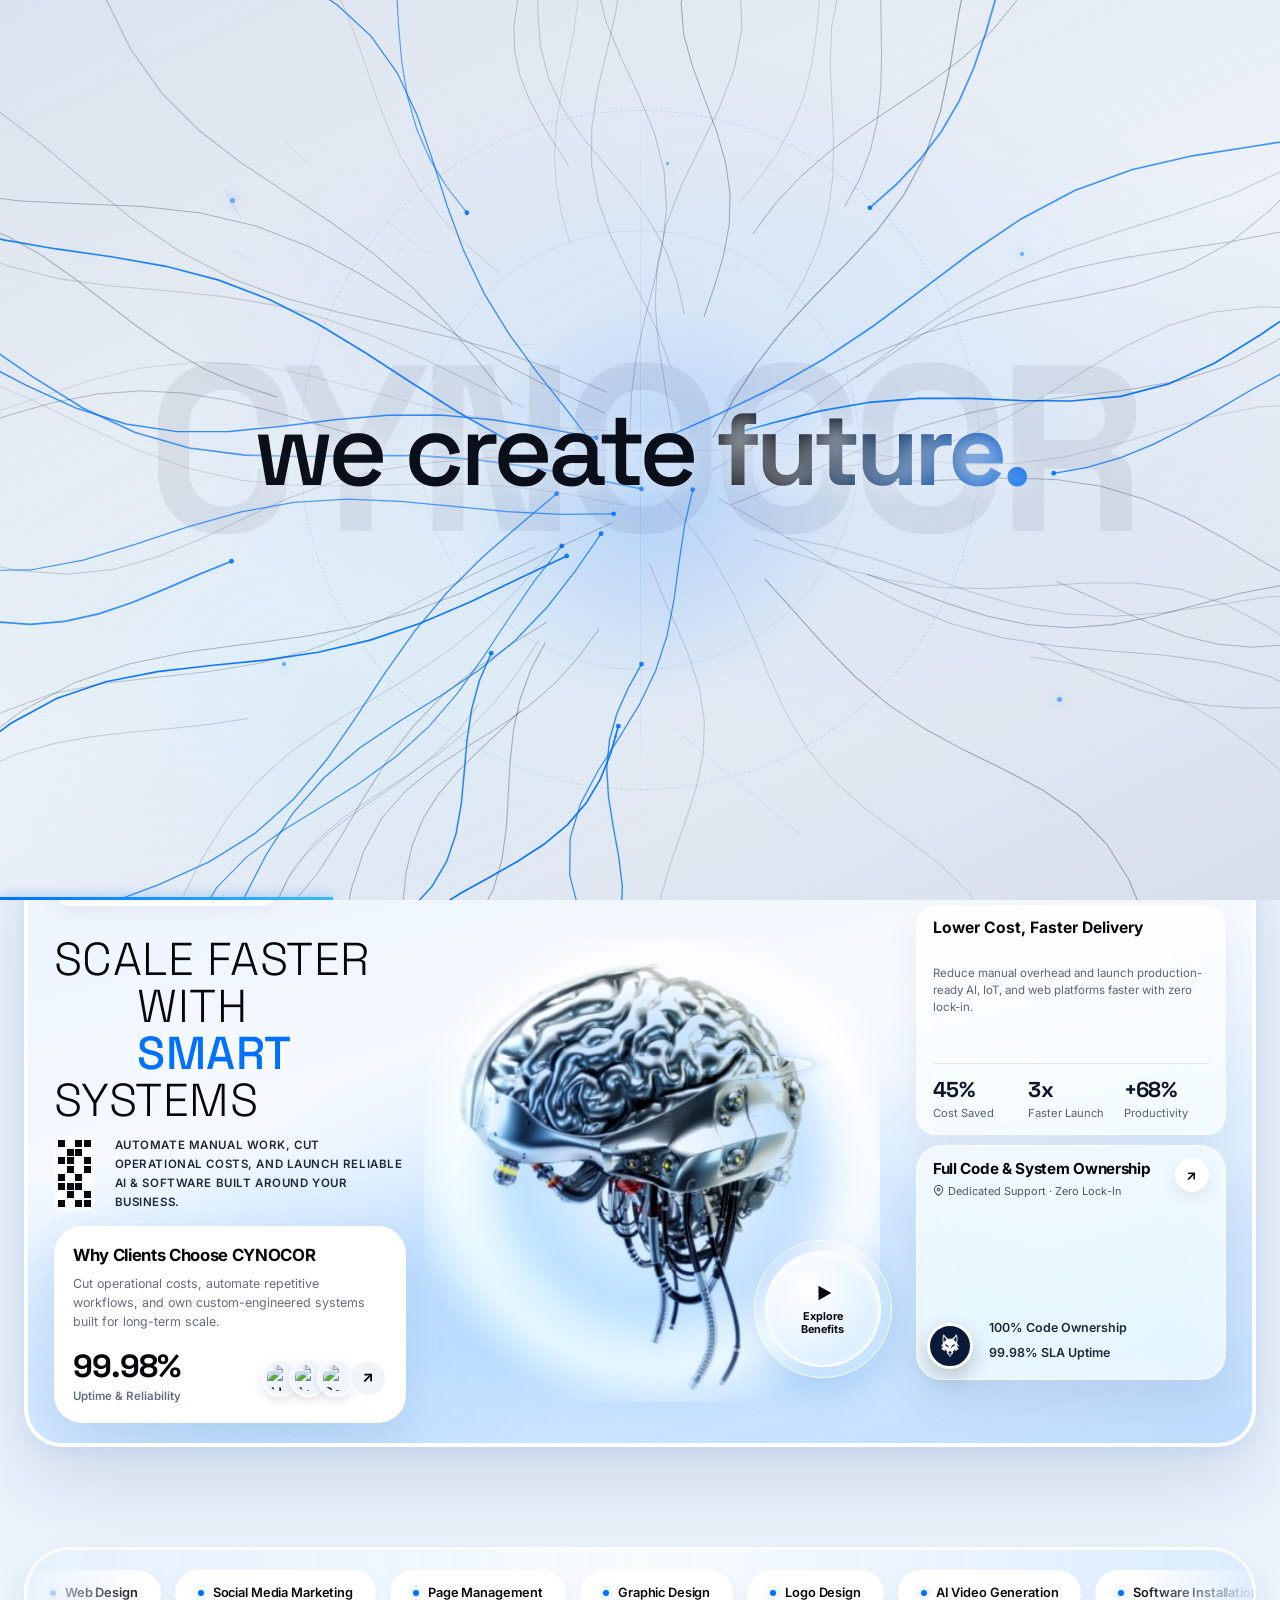
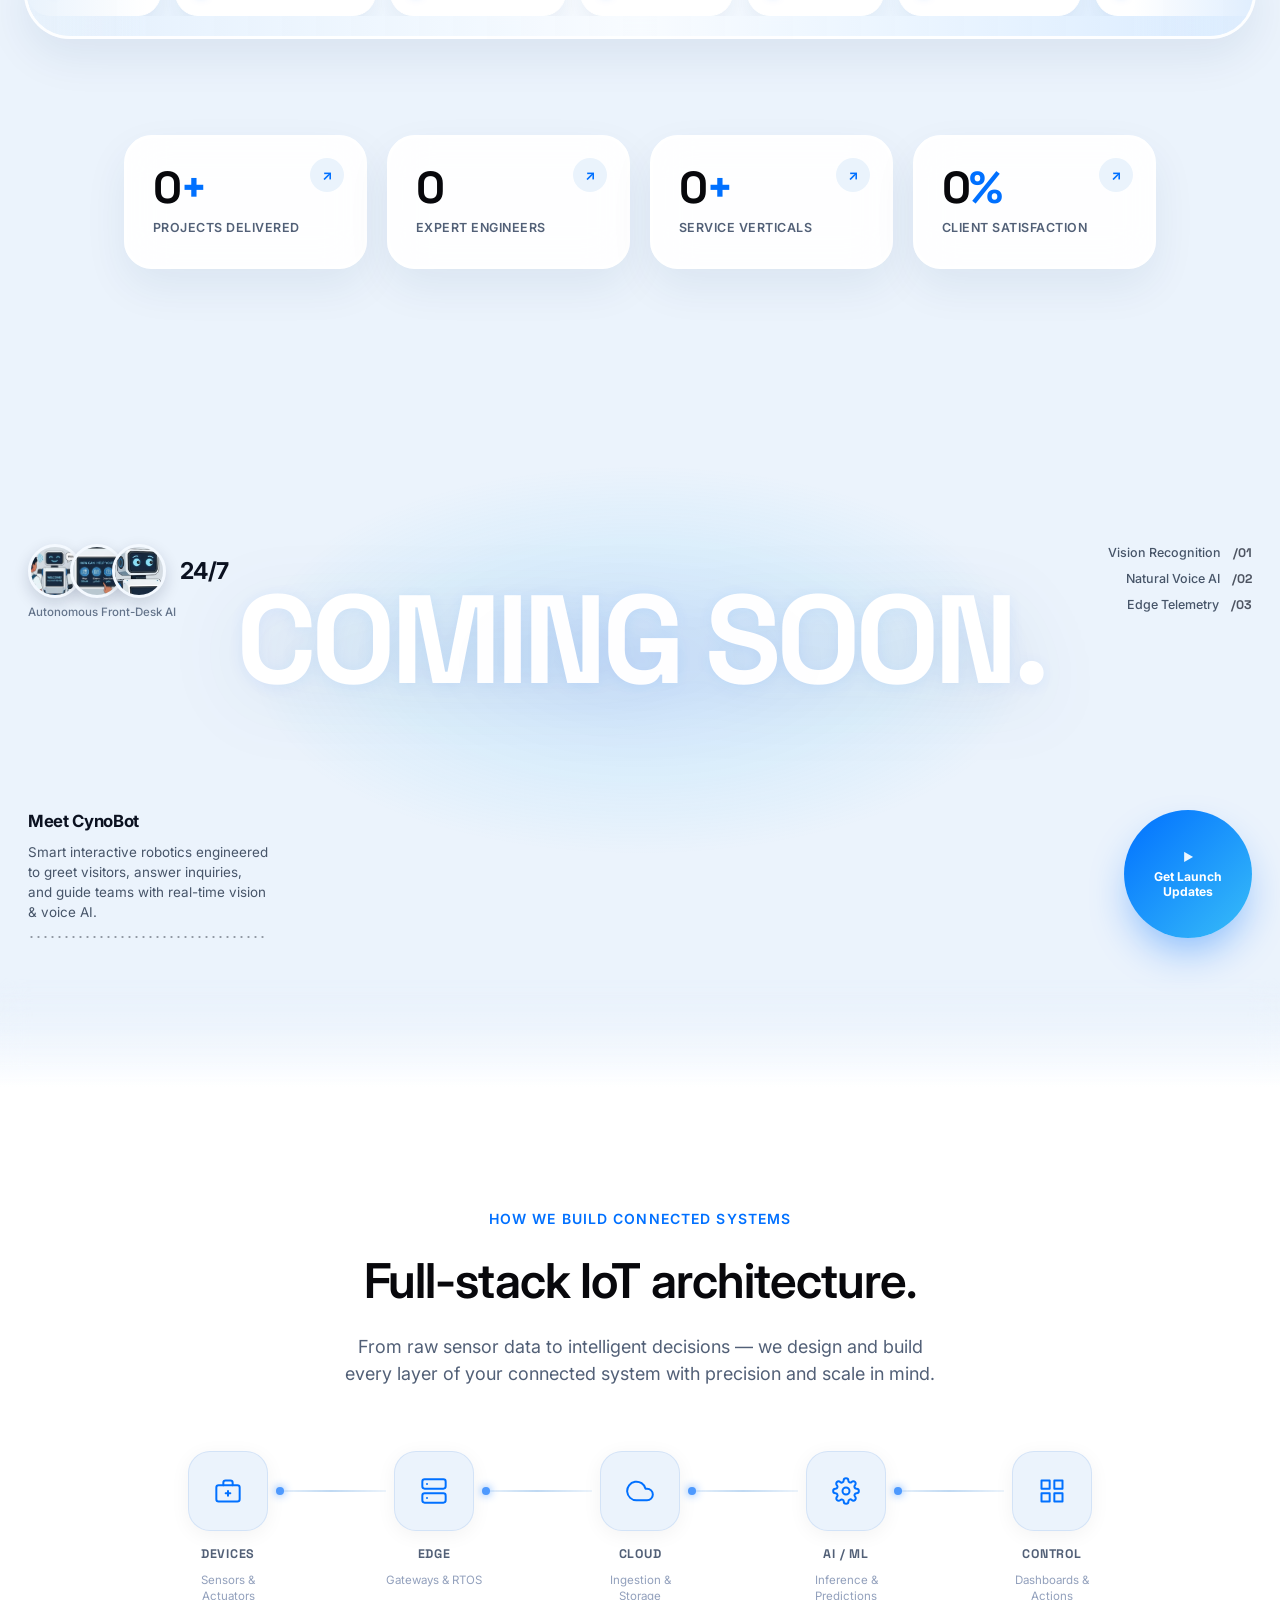
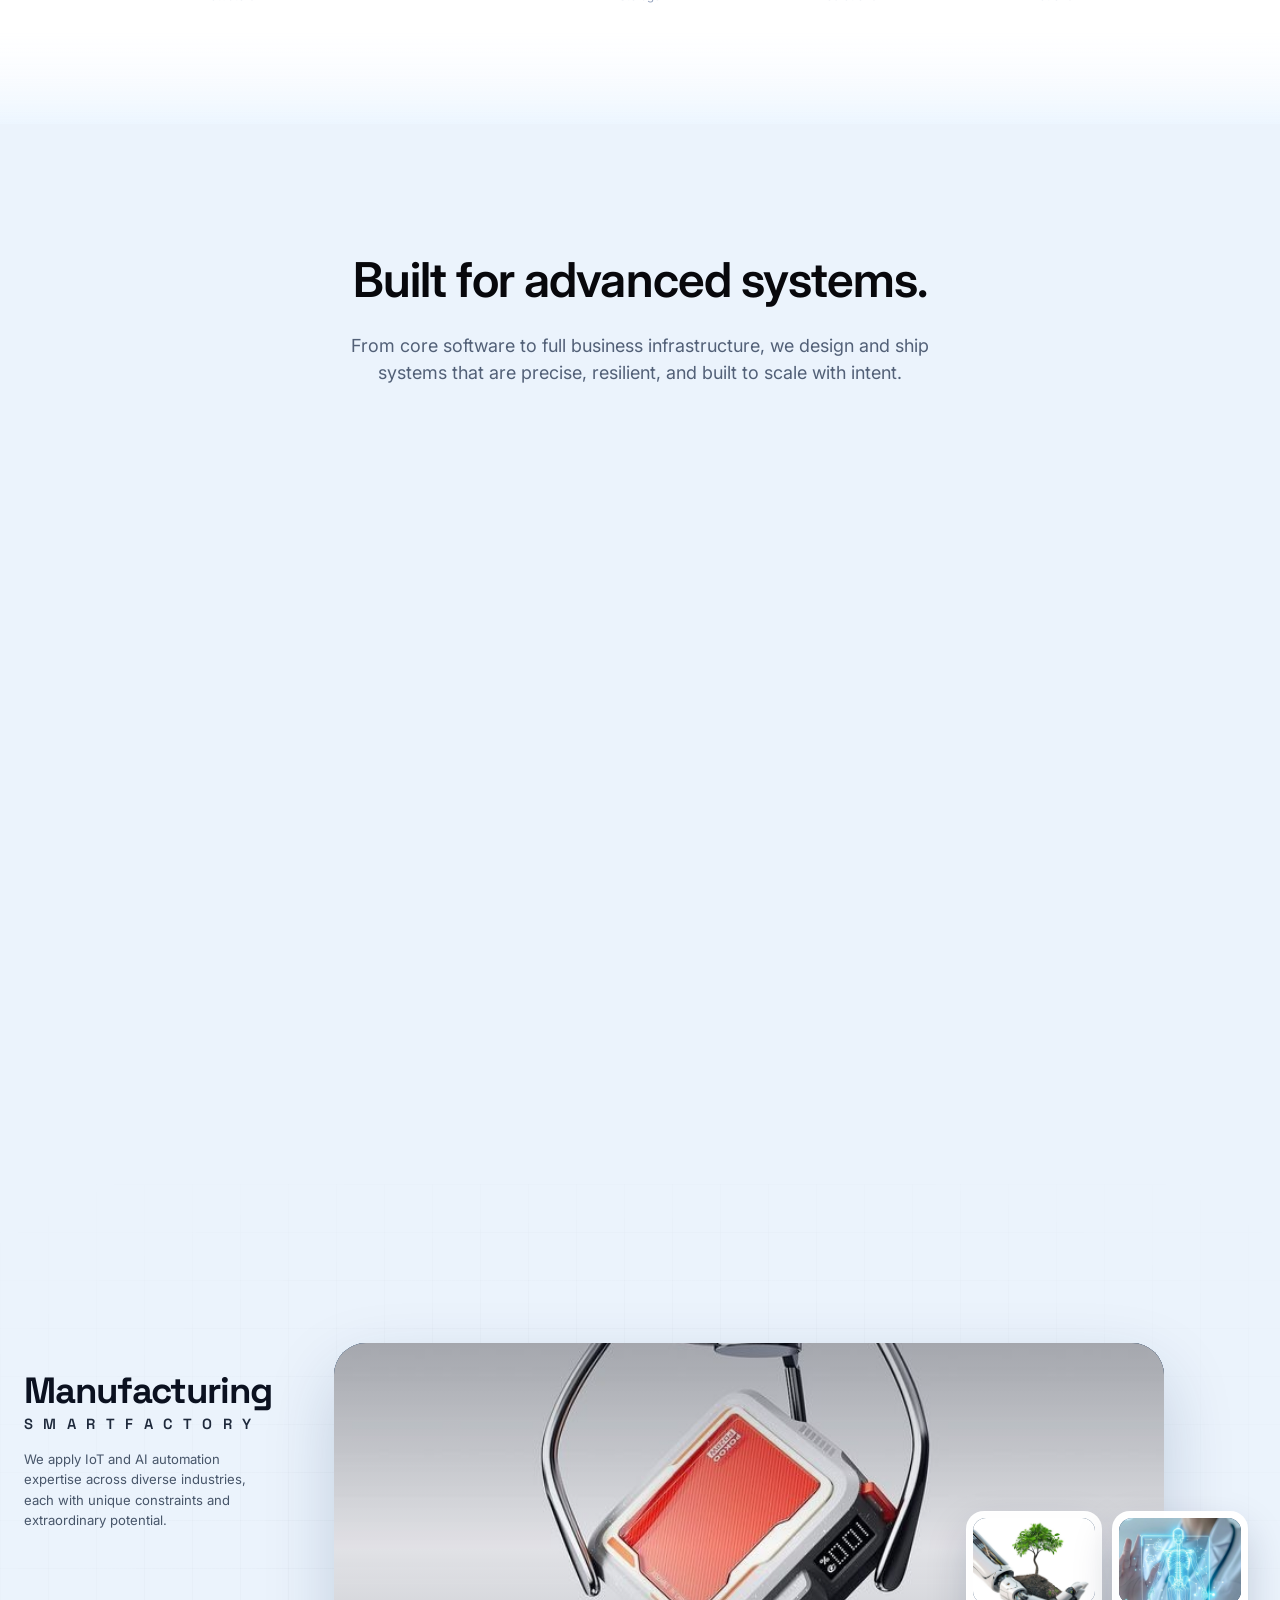
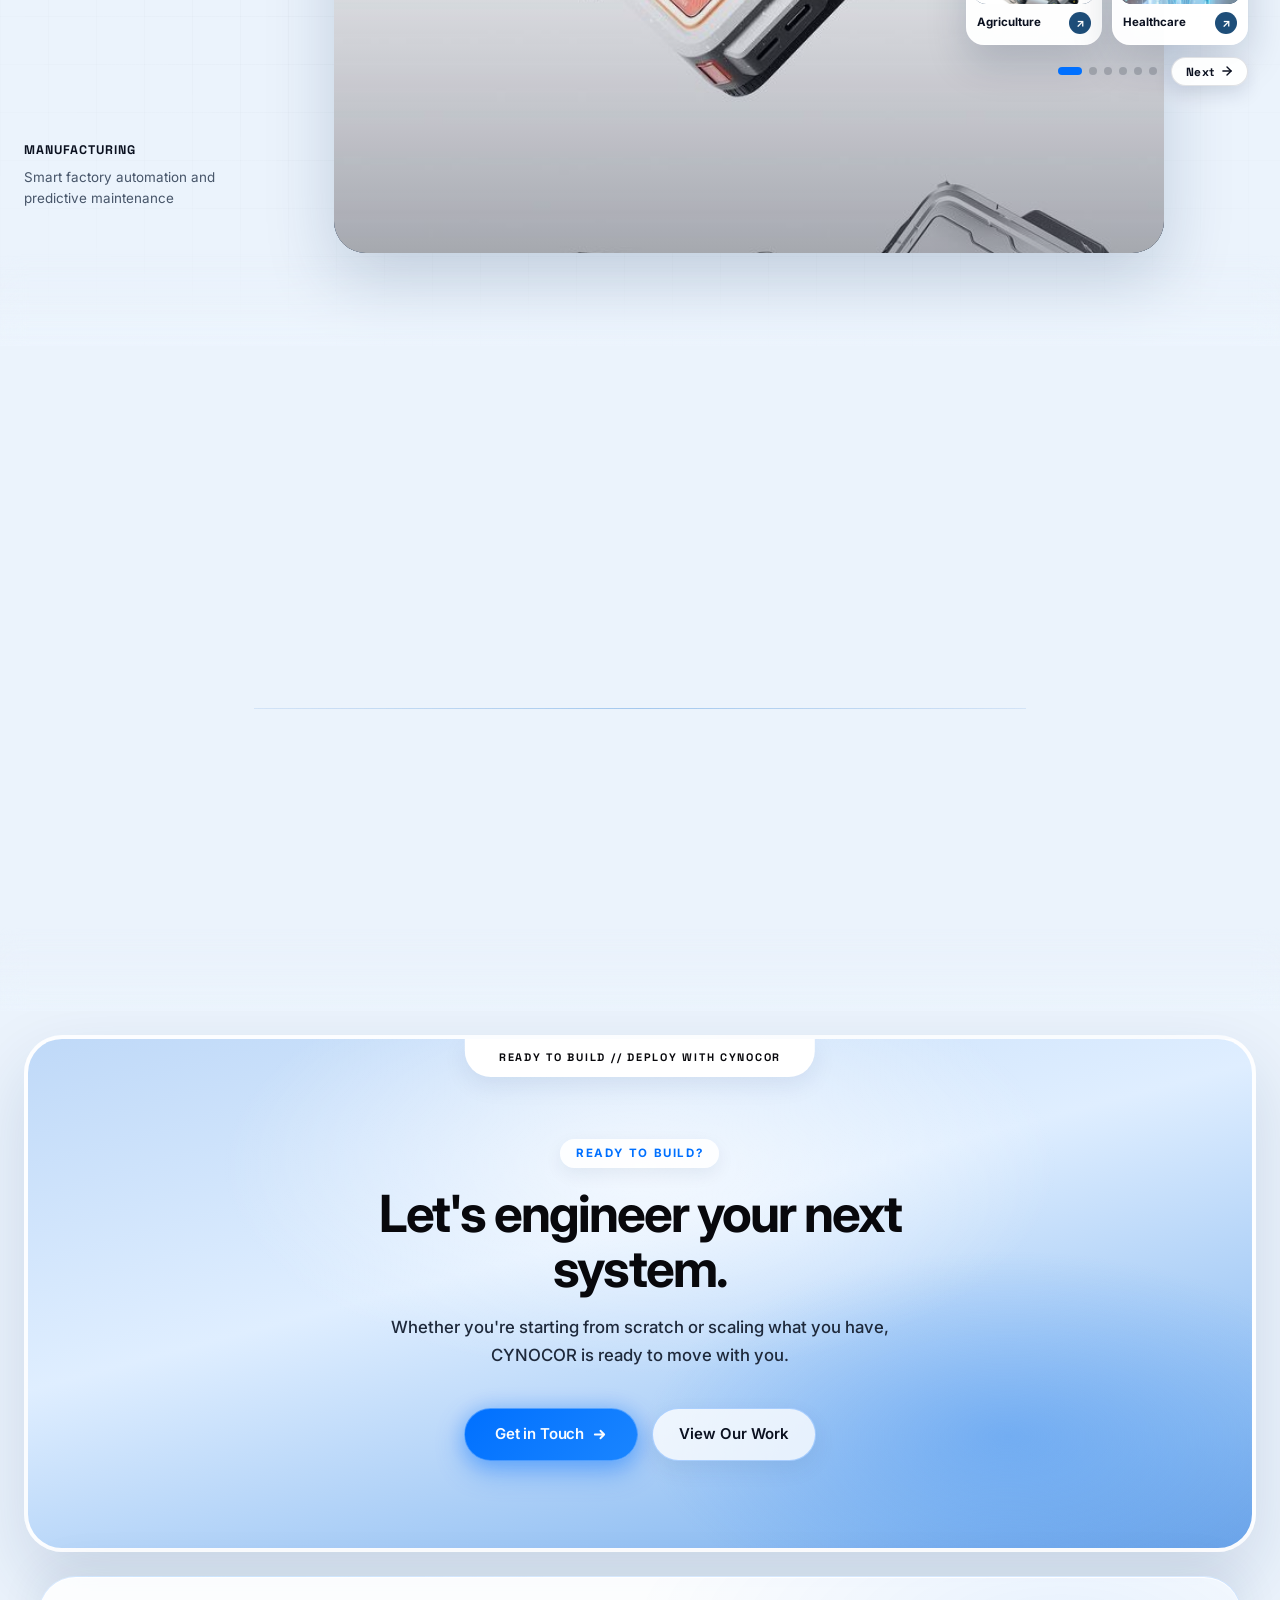
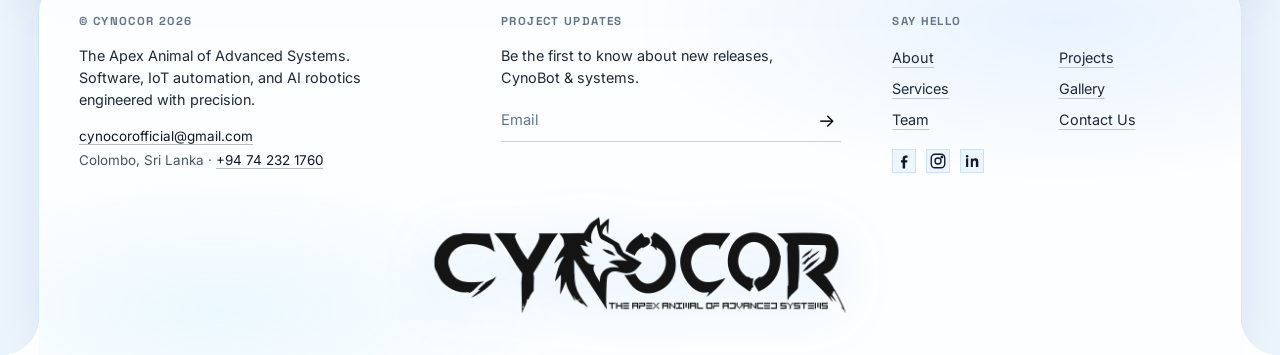
==== commit fdbf6802: "feat: add global stylesheet and update core pages with redesigned UI" ====
--- a/index.html
+++ b/index.html
@@ -613,8 +613,8 @@
       align-items: center;
       justify-content: center;
       overflow: hidden;
-      -webkit-mask-image: radial-gradient(ellipse 47% 47% at 50% 48%, #000 40%, rgba(0, 0, 0, 0.65) 64%, transparent 88%);
-      mask-image: radial-gradient(ellipse 47% 47% at 50% 48%, #000 40%, rgba(0, 0, 0, 0.65) 64%, transparent 88%);
+      -webkit-mask-image: radial-gradient(ellipse 56% 56% at 50% 49%, #000 62%, rgba(0, 0, 0, 0.78) 80%, transparent 98%);
+      mask-image: radial-gradient(ellipse 56% 56% at 50% 49%, #000 62%, rgba(0, 0, 0, 0.78) 80%, transparent 98%);
     }
 
     /* Glowing Sky-Blue Aura behind CynoBot / Hardware */
@@ -748,13 +748,53 @@
     }
 
     .braix-bento-card {
-      background: #FFFFFF;
-      border-radius: 24px;
-      padding: 16px 18px;
-      box-shadow: 0 14px 34px rgba(12, 42, 90, 0.07);
-      border: 1px solid rgba(255, 255, 255, 0.96);
+      background: rgba(255, 255, 255, 0.68);
+      backdrop-filter: blur(20px) saturate(160%);
+      -webkit-backdrop-filter: blur(20px) saturate(160%);
+      border-radius: 26px;
+      padding: 26px 24px;
+      min-height: 230px;
+      display: flex;
+      flex-direction: column;
+      justify-content: space-between;
+      box-shadow: 0 14px 36px rgba(12, 42, 90, 0.06), inset 0 1px 1px rgba(255, 255, 255, 0.9);
+      border: 1px solid rgba(255, 255, 255, 0.85);
       text-align: left;
-      transition: transform 0.28s var(--ease), box-shadow 0.28s var(--ease);
+      transition: transform 0.35s var(--ease), box-shadow 0.35s var(--ease);
+    }
+
+    .braix-simple-metrics {
+      display: grid;
+      grid-template-columns: repeat(3, 1fr);
+      gap: 10px;
+      margin-top: 14px;
+      padding-top: 14px;
+      border-top: 1px solid rgba(15, 23, 42, 0.08);
+    }
+
+    body.atmosphere-dark .braix-simple-metrics {
+      border-top-color: rgba(148, 163, 184, 0.16);
+    }
+
+    .braix-simple-stat strong {
+      display: block;
+      font-family: 'Space Grotesk', sans-serif;
+      font-size: 1.35rem;
+      font-weight: 700;
+      letter-spacing: -0.03em;
+      color: #0F172A;
+      line-height: 1.1;
+    }
+
+    body.atmosphere-dark .braix-simple-stat strong {
+      color: #F8FAFC;
+    }
+
+    .braix-simple-stat span {
+      display: block;
+      font-size: 0.7rem;
+      color: var(--text-secondary);
+      margin-top: 3px;
     }
 
     body.atmosphere-dark .braix-bento-card {
@@ -884,13 +924,17 @@
     /* ─── ORIZON FROSTED-GLASS CUTOUT CARD (BOTTOM RIGHT) ── */
     .orizon-glass-card {
       position: relative;
-      background: rgba(255, 255, 255, 0.62);
+      background: rgba(255, 255, 255, 0.64);
       backdrop-filter: blur(24px) saturate(180%);
       -webkit-backdrop-filter: blur(24px) saturate(180%);
       border: 1px solid rgba(255, 255, 255, 0.88);
       border-radius: 26px;
-      padding: 18px 18px 16px;
-      box-shadow: 0 20px 48px rgba(10, 40, 90, 0.12);
+      padding: 26px 24px 22px;
+      min-height: 235px;
+      display: flex;
+      flex-direction: column;
+      justify-content: space-between;
+      box-shadow: 0 20px 48px rgba(10, 40, 90, 0.10);
       text-align: left;
       color: #08080C;
     }
@@ -951,14 +995,14 @@
     }
 
     .orizon-glass-specs {
-      display: grid;
-      grid-template-columns: 1fr 1fr;
-      gap: 4px 10px;
-      font-size: 0.68rem;
+      display: flex;
+      flex-direction: column;
+      gap: 6px;
+      font-size: 0.78rem;
       font-weight: 600;
       color: #1E293B;
-      margin: 10px 0 12px;
-      padding-left: 52px;
+      margin: 14px 0 4px;
+      padding-left: 56px;
     }
 
     body.atmosphere-dark .orizon-glass-specs {
@@ -3992,92 +4036,32 @@
           </div>
         </div>
 
-        <!-- RIGHT COLUMN: BRAIX Telemetry Bento Stack + Orizon Frosted-Glass Cutout Card -->
+        <!-- RIGHT COLUMN: Smooth Simple Summary + Orizon Frosted-Glass Card -->
         <div class="braix-col-right">
 
-          <!-- Card 1: Neural & Sensor State (BRAIX Top Card) -->
-          <div class="braix-bento-card">
-            <div class="braix-bento-head">
-              <span class="braix-bento-icon">&#9635;</span>
-              <span id="braixCard1Title">24/7 Automated Efficiency</span>
-            </div>
-            <div class="braix-bento-well" style="height:86px; display:flex; align-items:flex-end; justify-content:center;">
-              <svg width="160" height="72" viewBox="0 0 160 72" fill="none" aria-hidden="true">
-                <g stroke="#15803D" stroke-width="1.35" stroke-linecap="round" opacity="0.85">
-                  <path d="M80 70 C80 52, 65 40, 42 22"/>
-                  <path d="M80 70 C80 50, 58 32, 26 36"/>
-                  <path d="M80 70 C78 46, 68 26, 56 10"/>
-                  <path d="M80 70 C80 44, 80 24, 80 6"/>
-                  <path d="M80 70 C82 46, 92 26, 104 10"/>
-                  <path d="M80 70 C80 50, 102 32, 134 36"/>
-                  <path d="M80 70 C80 52, 95 40, 118 22"/>
-                  <path d="M62 44 C52 34, 44 28, 34 18"/>
-                  <path d="M98 44 C108 34, 116 28, 126 18"/>
-                  <path d="M72 34 C66 22, 62 16, 48 14"/>
-                  <path d="M88 34 C94 22, 98 16, 112 14"/>
-                </g>
-                <g fill="#0070FF">
-                  <circle cx="42" cy="22" r="2.3"/><circle cx="26" cy="36" r="2"/><circle cx="56" cy="10" r="2.3"/>
-                  <circle cx="80" cy="6" r="2.6"/><circle cx="104" cy="10" r="2.3"/><circle cx="134" cy="36" r="2"/>
-                  <circle cx="118" cy="22" r="2.3"/><circle cx="34" cy="18" r="1.8"/><circle cx="126" cy="18" r="1.8"/>
-                </g>
-                <ellipse cx="80" cy="69" rx="9" ry="3.5" fill="#14532D"/>
-              </svg>
-            </div>
-          </div>
-
-          <!-- Card 2: Cognitive & Edge AI Analysis (BRAIX Middle Card) -->
+          <!-- Clean Frosted Summary Card -->
           <div class="braix-bento-card">
             <div class="braix-bento-title-lg" id="braixCard2Title">Lower Cost, Faster Delivery</div>
             <p class="braix-bento-desc" id="braixCard2Desc">
               Reduce manual overhead and launch production-ready AI, IoT, and web platforms faster with zero lock-in.
             </p>
-            <div class="braix-bento-well braix-core-viz">
-              <div class="braix-lobe-stat top-left">
+            <div class="braix-simple-metrics">
+              <div class="braix-simple-stat">
+                <strong id="braixStat1Val">45%</strong>
                 <span id="braixStat1Label">Cost Saved</span>
-                <strong id="braixStat1Val">45%</strong>
               </div>
-              <!-- Glowing AI Core / Brain SVG -->
-              <svg width="86" height="82" viewBox="0 0 86 82" fill="none" aria-hidden="true">
-                <defs>
-                  <radialGradient id="coreGlow" cx="50%" cy="50%" r="50%">
-                    <stop offset="0%" stop-color="#0070FF" stop-opacity="0.55"/>
-                    <stop offset="65%" stop-color="#6366F1" stop-opacity="0.22"/>
-                    <stop offset="100%" stop-color="#0070FF" stop-opacity="0"/>
-                  </radialGradient>
-                </defs>
-                <circle cx="43" cy="41" r="36" fill="url(#coreGlow)"/>
-                <ellipse cx="43" cy="39" rx="22" ry="17" fill="#1E3A8A" stroke="#3B82F6" stroke-width="1.5"/>
-                <path d="M26 38 C32 30, 54 30, 60 38 C54 46, 32 46, 26 38 Z" stroke="#60A5FA" stroke-width="1.2" fill="rgba(0,112,255,0.35)"/>
-                <path d="M43 22 L43 58" stroke="#93C5FD" stroke-width="1.2" stroke-dasharray="2 2"/>
-                <circle cx="35" cy="36" r="2.2" fill="#5CE1FF"/>
-                <circle cx="51" cy="36" r="2.2" fill="#5CE1FF"/>
-                <circle cx="43" cy="44" r="2.2" fill="#F43F5E"/>
-              </svg>
-              <div class="braix-lobe-stat bot-right">
+              <div class="braix-simple-stat">
                 <strong id="braixStat2Val">3x</strong>
                 <span id="braixStat2Label">Faster Launch</span>
               </div>
+              <div class="braix-simple-stat">
+                <strong id="braixWavePct">+68%</strong>
+                <span>Productivity</span>
+              </div>
             </div>
           </div>
 
-          <!-- Card 3: Real-Time Telemetry Sine Wave (BRAIX Bottom Card) -->
-          <div class="braix-bento-card">
-            <div class="braix-bento-head">
-              <span class="braix-bento-icon">&#9635;</span>
-              <span>Client Productivity Gain</span>
-            </div>
-            <div class="braix-bento-well braix-wave-well">
-              <svg width="175" height="40" viewBox="0 0 175 40" fill="none" aria-hidden="true">
-                <path d="M0 20 Q 42 4, 86 20 T 175 20" stroke="#334155" stroke-width="1.3" fill="none"/>
-                <path d="M0 24 Q 44 36, 88 20 T 175 16" stroke="#0070FF" stroke-width="1.4" fill="none"/>
-                <line x1="0" y1="20" x2="175" y2="20" stroke="#94A3B8" stroke-width="0.7" stroke-dasharray="3 3"/>
-              </svg>
-              <span class="braix-wave-badge" id="braixWavePct">+68%</span>
-            </div>
-          </div>
-
-          <!-- Card 4: Orizon Frosted-Glass Cutout Card -->
+          <!-- Orizon Frosted-Glass Cutout Card -->
           <div class="orizon-glass-card">
             <div class="orizon-glass-top">
               <div>
@@ -4091,22 +4075,8 @@
             </div>
 
             <div class="orizon-glass-specs" id="orizonGlassSpecs">
-              <span>&#9889; 45% Cost Reduction</span>
-              <span>&#128737; 100% Ownership</span>
-              <span>&#8862; 24/7 Automation</span>
-              <span>&#9678; 99.98% SLA Uptime</span>
-            </div>
-
-            <div class="orizon-glass-actions">
-              <button type="button" class="orizon-act-btn" id="orizonLikeBtn" aria-label="Like system">
-                <span>&#9825;</span> <span id="orizonLikeCount">4.4K</span>
-              </button>
-              <button type="button" class="orizon-act-btn" id="orizonSaveBtn" aria-label="Save system">
-                <span>&#128278;</span> <span id="orizonSaveCount">157</span>
-              </button>
-              <button type="button" class="orizon-act-btn" id="orizonShareBtn" aria-label="Share system">
-                <span>&#8599;</span>
-              </button>
+              <span>100% Code Ownership</span>
+              <span>99.98% SLA Uptime</span>
             </div>
 
             <div class="orizon-cutout-emblem" title="CYNOCOR Verified System">
@@ -5052,7 +5022,7 @@
           wavePct.textContent = p.wave;
           glassTitle.textContent = p.gTitle;
           glassLoc.innerHTML = '<svg width="11" height="11" viewBox="0 0 24 24" fill="none" stroke="currentColor" stroke-width="2.2"><path d="M21 10c0 7-9 13-9 13s-9-6-9-13a9 9 0 0118 0z"/><circle cx="12" cy="10" r="3"/></svg> ' + p.gLoc;
-          glassSpecs.innerHTML = p.specs.map(function (sp) { return '<span>' + sp + '</span>'; }).join('');
+          glassSpecs.innerHTML = p.specs.slice(0, 2).map(function (sp) { return '<span>' + sp + '</span>'; }).join('');
         });
       });
 
@@ -5110,19 +5080,6 @@
           }, 950);
         });
       }
-
-      // Subtle 3D Mouse Parallax on Hero Subject
-      stageFrame.addEventListener('mousemove', function (e) {
-        if (!heroFigure) return;
-        var rect = stageFrame.getBoundingClientRect();
-        var nx = ((e.clientX - rect.left) / rect.width) - 0.5;
-        var ny = ((e.clientY - rect.top) / rect.height) - 0.5;
-        heroFigure.style.transform = 'translate3d(' + (nx * 14).toFixed(1) + 'px, ' + (ny * 10).toFixed(1) + 'px, 0) rotateY(' + (nx * 8).toFixed(1) + 'deg)';
-      });
-
-      stageFrame.addEventListener('mouseleave', function () {
-        if (heroFigure) heroFigure.style.transform = '';
-      });
 
       // Orizon Glass Card Interactive Buttons (Like, Save, Share)
       var likeBtn = document.getElementById('orizonLikeBtn');
--- a/css/style.css
+++ b/css/style.css
@@ -44,6 +44,10 @@
   box-sizing: border-box;
   margin: 0;
   padding: 0;
+}
+
+html {
+  overflow-x: clip;
 }
 
 body {
@@ -1182,7 +1186,7 @@
     align-self: flex-start;
     width: auto;
     height: 54px;
-    padding: 0 32px;
+    padding: 0 48px;
     gap: 4px;
     border-radius: 0 0 32px 32px;
     background: var(--orizon-notch-bg);
@@ -1287,27 +1291,27 @@
     display: block !important;
     position: absolute;
     bottom: 0;
-    width: 18px;
-    height: 18px;
+    width: 16px;
+    height: 16px;
     pointer-events: none;
   }
 
   header .nav-links a.active::before {
-    left: -18px;
+    left: -16px;
     right: auto;
     transform: none;
     border-radius: 0;
     transition: none;
-    background: radial-gradient(circle at 0 0, transparent 18px, var(--cyno-active-tab-bg) 18.5px);
+    background: radial-gradient(circle at 0 0, transparent 16px, var(--cyno-active-tab-bg) 16.5px);
   }
 
   header .nav-links a.active::after {
     left: auto;
-    right: -18px;
+    right: -16px;
     transform: none;
     border-radius: 0;
     transition: none;
-    background: radial-gradient(circle at 100% 0, transparent 18px, var(--cyno-active-tab-bg) 18.5px);
+    background: radial-gradient(circle at 100% 0, transparent 16px, var(--cyno-active-tab-bg) 16.5px);
   }
 
   header .nav-links a.active:hover {
@@ -2640,6 +2644,10 @@
   .orizon-ph-bl-card {
     max-width: none;
   }
+  .orizon-ph-glass-card {
+    padding: 12px 14px;
+    gap: 12px;
+  }
   footer {
     margin: 16px 12px 24px;
     border-radius: 28px;
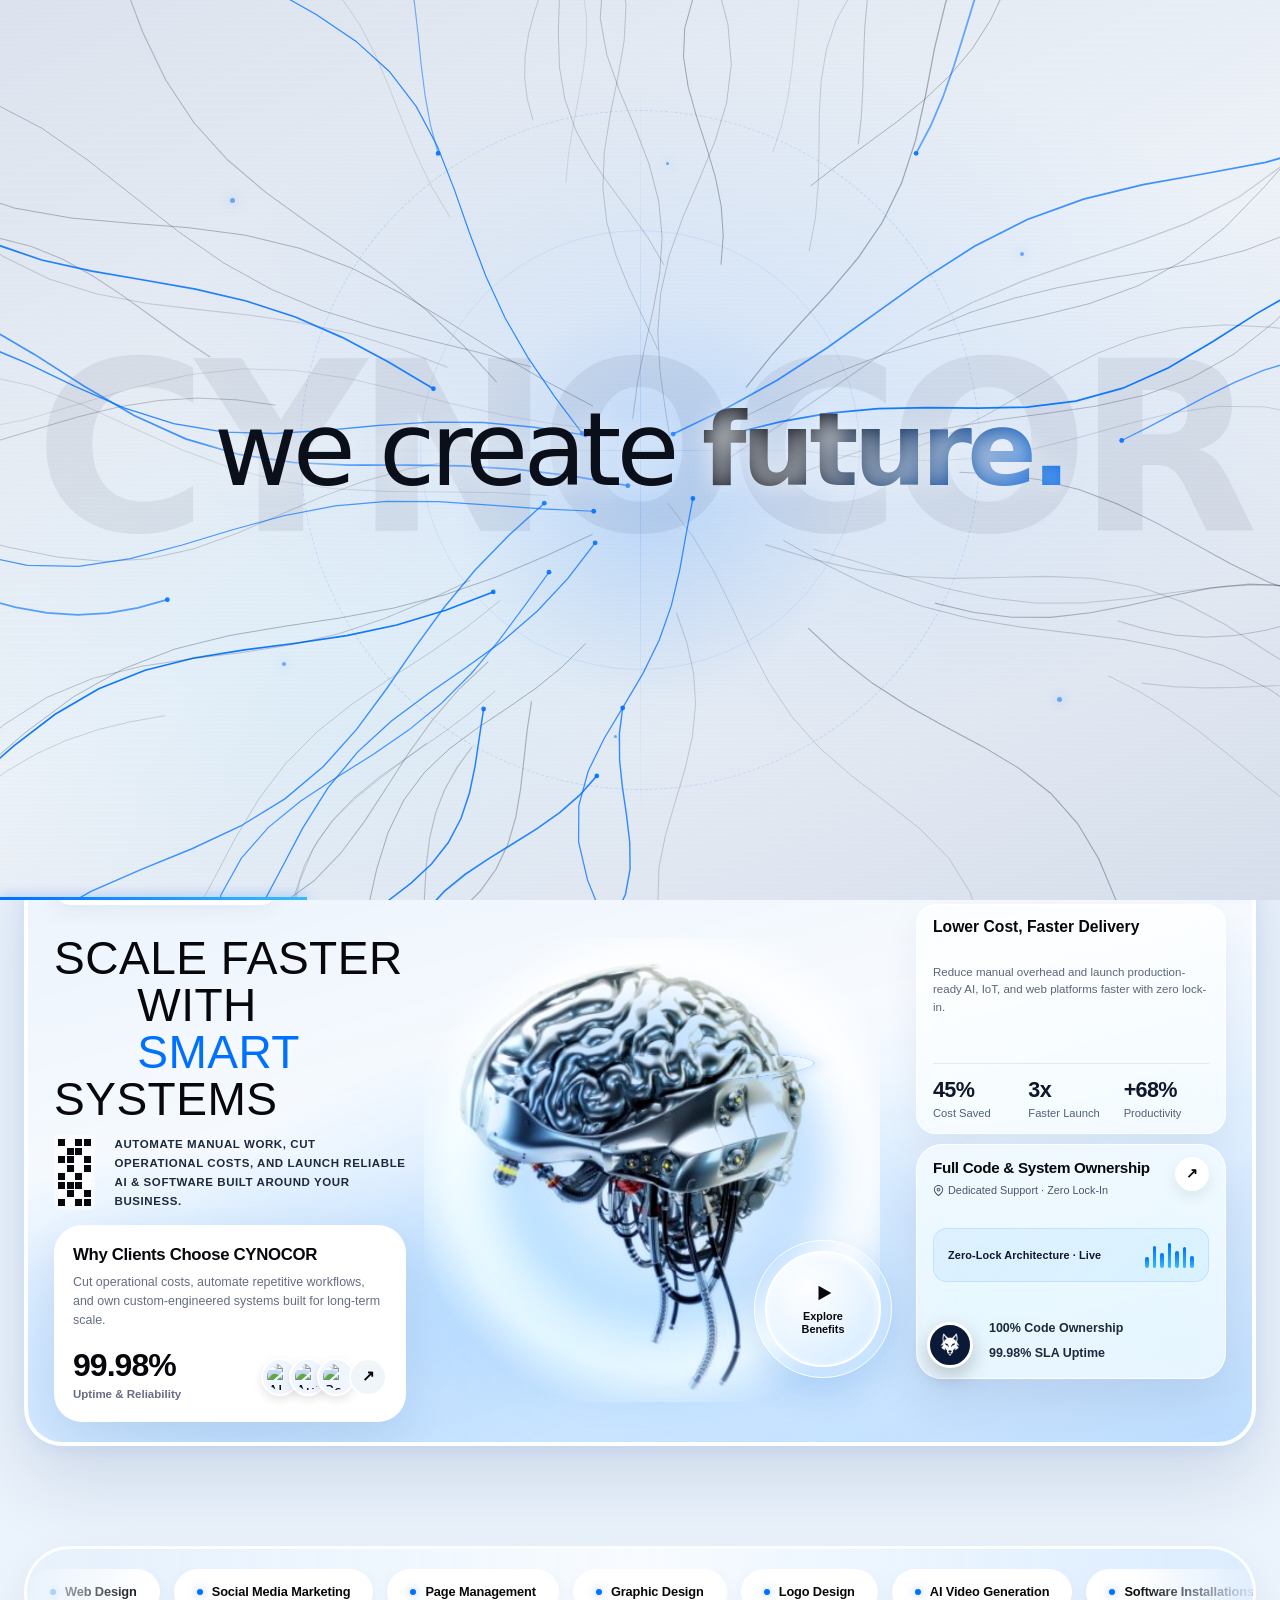
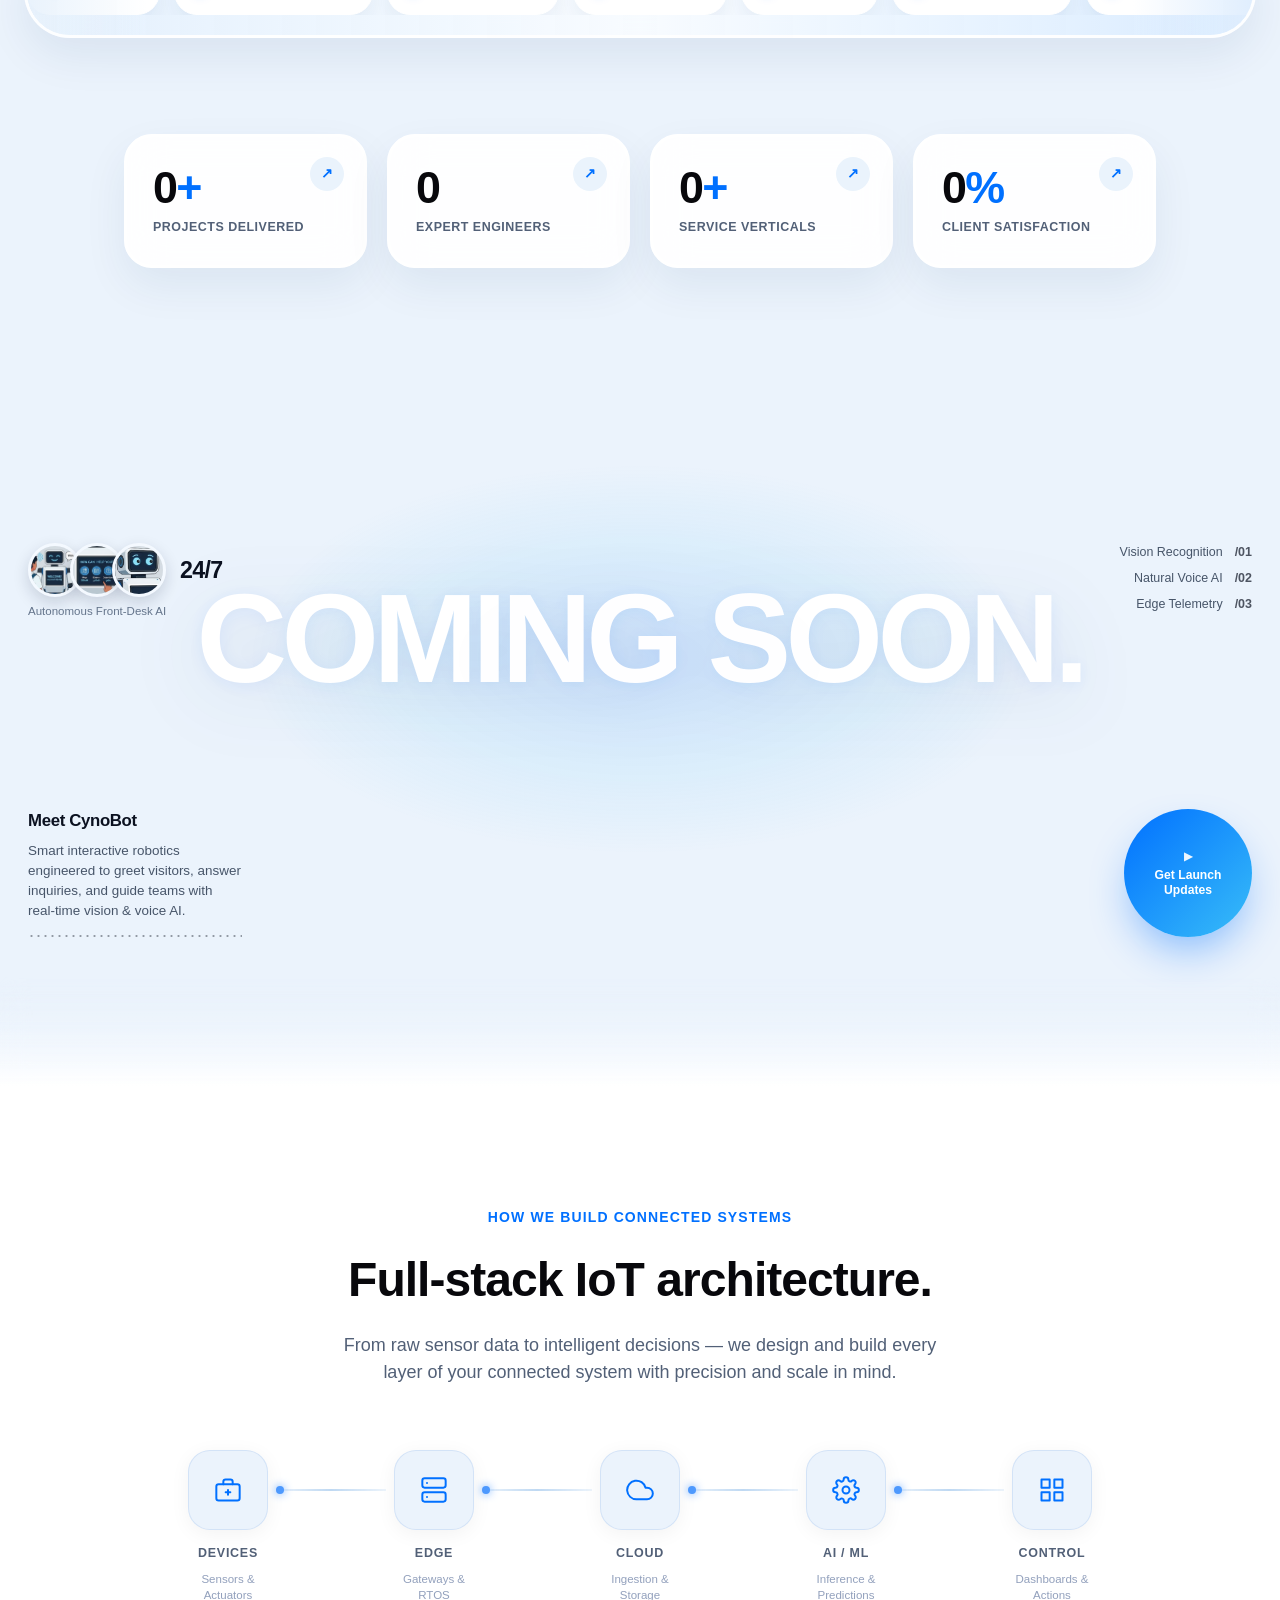
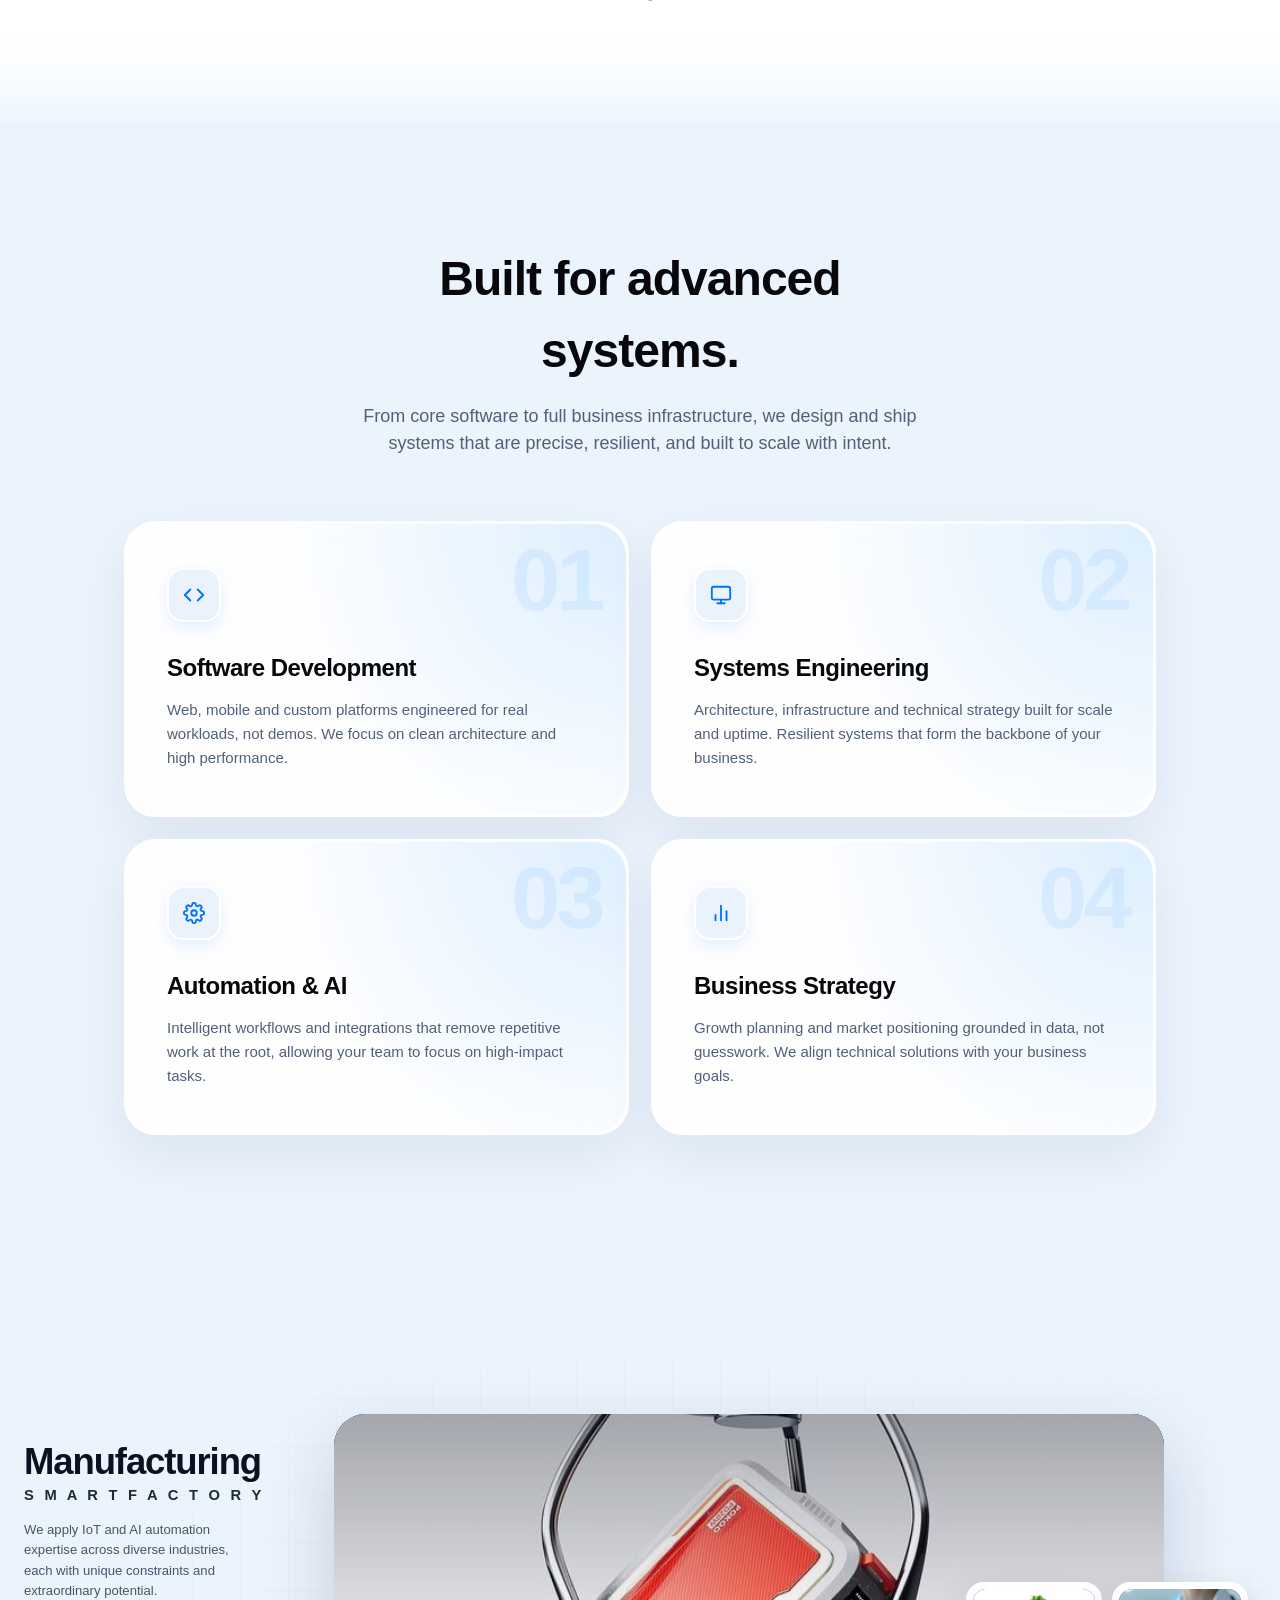
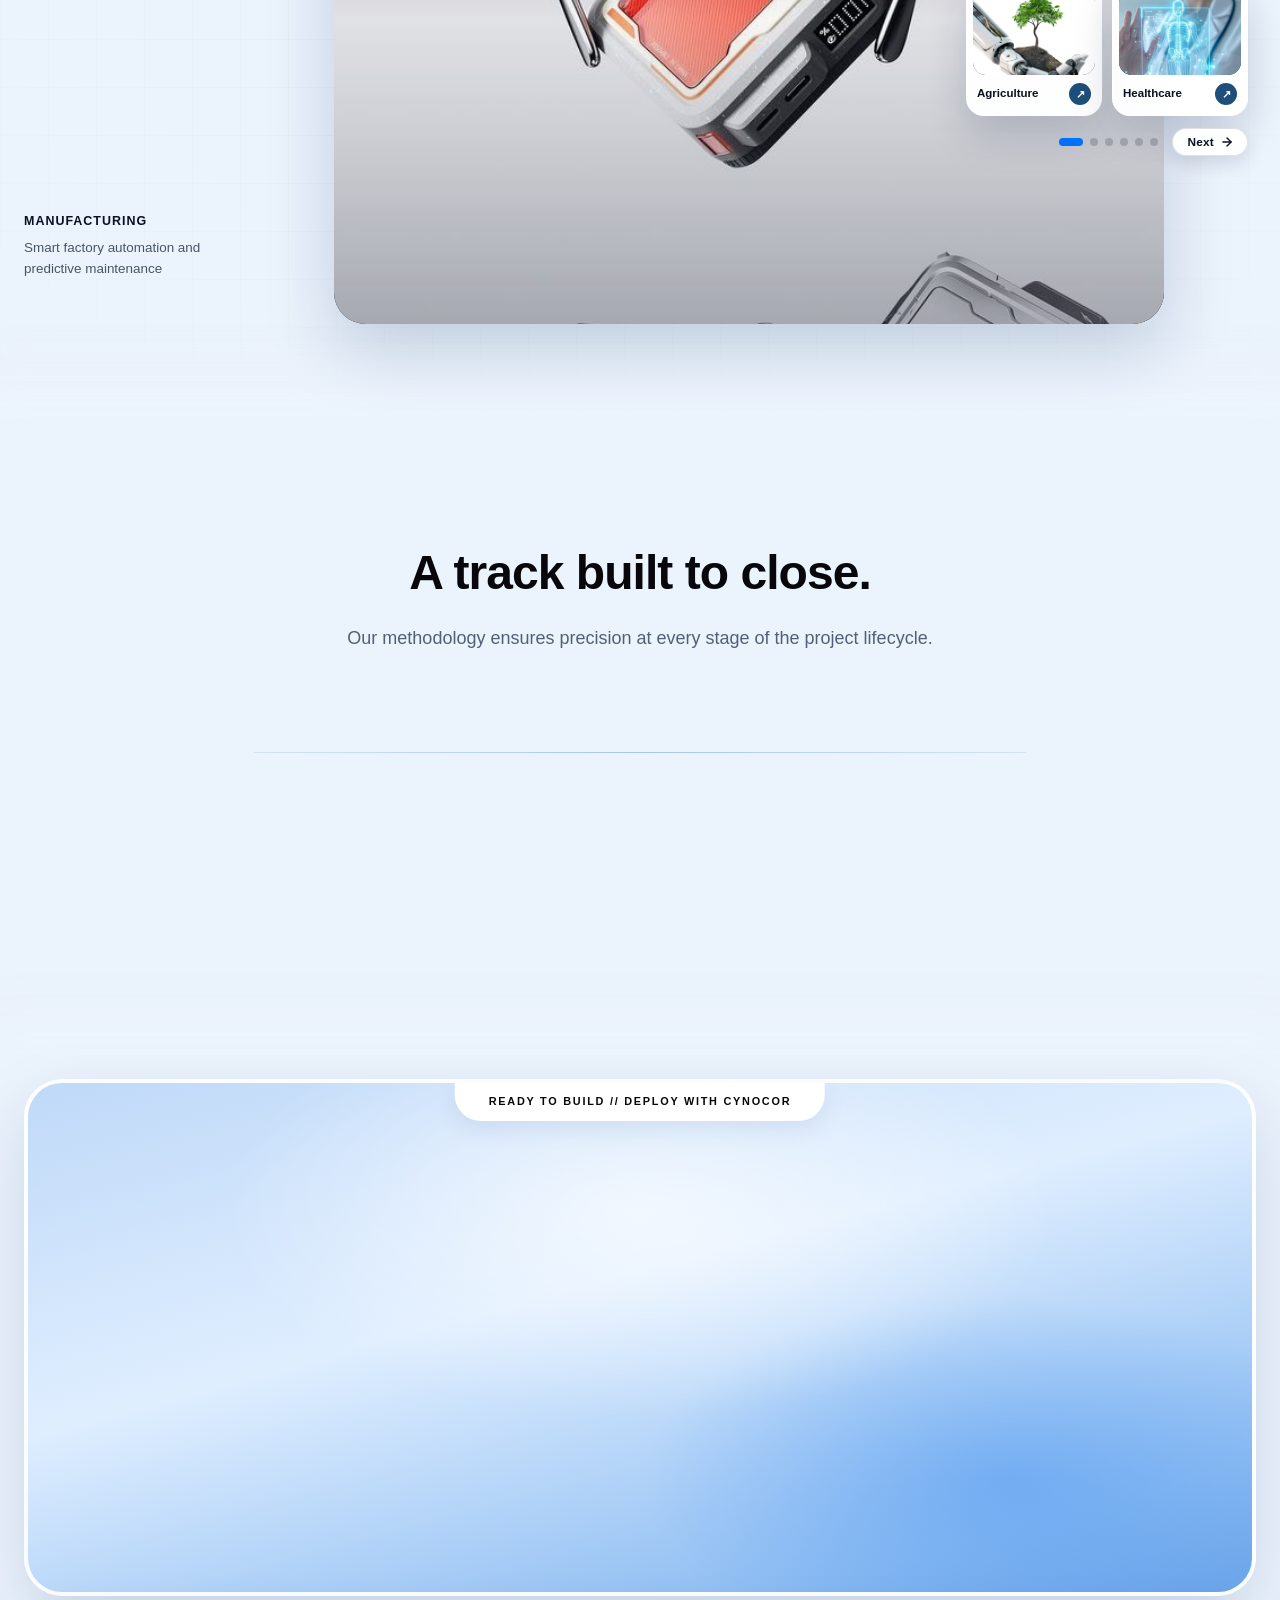
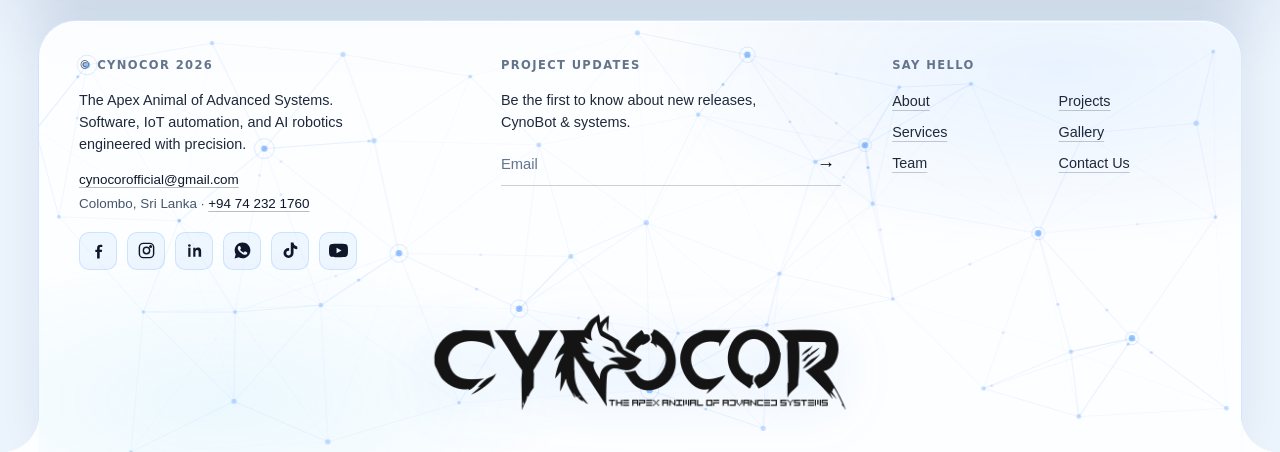
==== commit 2717b97d: "feat: add security headers, new assets, and layout enhancements" ====
--- a/index.html
+++ b/index.html
@@ -4,6 +4,9 @@
 <head>
   <meta charset="UTF-8">
   <meta name="viewport" content="width=device-width, initial-scale=1.0">
+  <meta name="referrer" content="strict-origin-when-cross-origin">
+  <meta http-equiv="X-Content-Type-Options" content="nosniff">
+  <meta http-equiv="Content-Security-Policy" content="default-src 'self'; script-src 'self' 'unsafe-inline' https://cdn.jsdelivr.net; style-src 'self' 'unsafe-inline' https://fonts.googleapis.com; font-src 'self' https://fonts.gstatic.com data:; img-src 'self' data: blob: https:; media-src 'self' blob:; connect-src 'self' https://formsubmit.co https://cdn.jsdelivr.net; object-src 'none'; base-uri 'self'; form-action 'self' https://formsubmit.co https://wa.me mailto:;">
   <title>CYNOCOR - Advanced Systems Engineering</title>
   <meta name="description" content="Software, automation, and business systems engineered to move first, track precisely, and outlast the competition. Partner with CYNOCOR.">
   <link rel="icon" href="assets/logo3W.png" type="image/png">
@@ -970,6 +973,101 @@
 
     body.atmosphere-dark .orizon-glass-loc {
       color: rgba(250, 252, 255, 0.72);
+    }
+
+    /* Animated middle pulse visualizer inside .orizon-glass-card */
+    .orizon-glass-viz {
+      position: relative;
+      height: 54px;
+      margin: 6px 0 8px;
+      border-radius: 14px;
+      background: linear-gradient(135deg, rgba(0, 112, 255, 0.06) 0%, rgba(56, 189, 248, 0.09) 100%);
+      border: 1px solid rgba(0, 112, 255, 0.12);
+      overflow: hidden;
+      display: flex;
+      align-items: center;
+      justify-content: space-between;
+      padding: 0 14px;
+      gap: 12px;
+    }
+
+    body.atmosphere-dark .orizon-glass-viz {
+      background: linear-gradient(135deg, rgba(0, 112, 255, 0.14) 0%, rgba(56, 189, 248, 0.08) 100%);
+      border-color: rgba(56, 189, 248, 0.22);
+    }
+
+    .orizon-glass-viz::after {
+      content: '';
+      position: absolute;
+      inset: 0;
+      width: 45%;
+      background: linear-gradient(90deg, transparent, rgba(255, 255, 255, 0.55), transparent);
+      transform: translateX(-120%);
+      animation: orizonVizSweep 3.4s ease-in-out infinite;
+      pointer-events: none;
+    }
+
+    @keyframes orizonVizSweep {
+      0% { transform: translateX(-120%); }
+      55%, 100% { transform: translateX(260%); }
+    }
+
+    .orizon-viz-bars {
+      display: flex;
+      align-items: flex-end;
+      gap: 4px;
+      height: 26px;
+      flex-shrink: 0;
+    }
+
+    .orizon-viz-bars span {
+      width: 3.5px;
+      border-radius: 999px;
+      background: linear-gradient(180deg, #0070FF 0%, #38BDF8 100%);
+      animation: orizonBarPulse 1.5s ease-in-out infinite;
+    }
+
+    .orizon-viz-bars span:nth-child(1) { height: 42%; animation-delay: 0s; }
+    .orizon-viz-bars span:nth-child(2) { height: 85%; animation-delay: 0.18s; }
+    .orizon-viz-bars span:nth-child(3) { height: 58%; animation-delay: 0.36s; }
+    .orizon-viz-bars span:nth-child(4) { height: 96%; animation-delay: 0.54s; }
+    .orizon-viz-bars span:nth-child(5) { height: 64%; animation-delay: 0.72s; }
+    .orizon-viz-bars span:nth-child(6) { height: 78%; animation-delay: 0.9s; }
+    .orizon-viz-bars span:nth-child(7) { height: 46%; animation-delay: 1.08s; }
+
+    @keyframes orizonBarPulse {
+      0%, 100% { transform: scaleY(0.48); opacity: 0.65; }
+      50% { transform: scaleY(1); opacity: 1; }
+    }
+
+    .orizon-viz-status {
+      display: flex;
+      align-items: center;
+      gap: 7px;
+      font-size: 0.68rem;
+      font-weight: 600;
+      color: #0F172A;
+      letter-spacing: 0.01em;
+    }
+
+    body.atmosphere-dark .orizon-viz-status {
+      color: #E2E8F0;
+    }
+
+    .orizon-viz-dot {
+      width: 7px;
+      height: 7px;
+      border-radius: 50%;
+      background: #0070FF;
+      box-shadow: 0 0 0 0 rgba(0, 112, 255, 0.55);
+      animation: orizonDotPing 2s ease-out infinite;
+      flex-shrink: 0;
+    }
+
+    @keyframes orizonDotPing {
+      0% { box-shadow: 0 0 0 0 rgba(0, 112, 255, 0.55); }
+      70% { box-shadow: 0 0 0 7px rgba(0, 112, 255, 0); }
+      100% { box-shadow: 0 0 0 0 rgba(0, 112, 255, 0); }
     }
 
     .orizon-glass-arrow {
@@ -4072,6 +4170,15 @@
                 </div>
               </div>
               <a href="#cyno-bot" class="orizon-glass-arrow" aria-label="Inspect CynoBot">&#8599;</a>
+            </div>
+
+            <div class="orizon-glass-viz" aria-hidden="true">
+              <div class="orizon-viz-status">
+                <span>Zero-Lock Architecture &middot; Live</span>
+              </div>
+              <div class="orizon-viz-bars">
+                <span></span><span></span><span></span><span></span><span></span><span></span><span></span>
+              </div>
             </div>
 
             <div class="orizon-glass-specs" id="orizonGlassSpecs">
@@ -5125,7 +5232,7 @@
   <!-- Floating WhatsApp Button -->
   <a class="whatsapp-float"
     href="https://wa.me/94742321760?text=Hi%20CYNOCOR%2C%20I%27d%20like%20to%20get%20in%20touch." target="_blank"
-    rel="noopener" aria-label="Chat with us on WhatsApp">
+    rel="noopener noreferrer" aria-label="Chat with us on WhatsApp">
     <svg viewBox="0 0 24 24" fill="currentColor">
       <path d="M17.472 14.382c-.297-.149-1.758-.867-2.03-.967-.273-.099-.471-.148-.67.15-.197.297-.767.966-.94 1.164-.173.199-.347.223-.644.075-.297-.15-1.255-.463-2.39-1.475-.883-.788-1.48-1.761-1.653-2.059-.173-.297-.018-.458.13-.606.134-.133.298-.347.446-.521.151-.172.2-.296.3-.495.099-.198.05-.372-.025-.521-.075-.148-.669-1.611-.916-2.206-.242-.579-.487-.501-.669-.51l-.57-.01c-.198 0-.52.074-.792.372s-1.04 1.016-1.04 2.479 1.065 2.876 1.213 3.074c.149.198 2.095 3.2 5.076 4.487.709.306 1.263.489 1.694.626.712.226 1.36.194 1.872.118.572-.085 1.758-.719 2.006-1.413.248-.695.248-1.29.173-1.414-.074-.124-.272-.198-.57-.347m-5.421 7.403h-.004a9.87 9.87 0 01-5.031-1.378l-.361-.214-3.741.982.998-3.648-.235-.374a9.86 9.86 0 01-1.51-5.26c.001-5.45 4.436-9.884 9.888-9.884 2.64 0 5.122 1.03 6.988 2.898a9.825 9.825 0 012.893 6.99c-.002 5.45-4.437 9.884-9.885 9.884m8.413-18.297A11.815 11.815 0 0012.05 0C5.495 0 .16 5.335.157 11.892c0 2.096.547 4.142 1.588 5.945L.057 24l6.305-1.654a11.882 11.882 0 005.683 1.448h.005c6.554 0 11.89-5.335 11.893-11.893a11.821 11.821 0 00-3.48-8.413Z" />
     </svg>
--- a/css/style.css
+++ b/css/style.css
@@ -1405,9 +1405,10 @@
   }
 
   header .nav-cta:hover {
-    background: #08080C !important;
-    color: #FAFCFF !important;
-    border-color: #08080C !important;
+    background: rgba(235, 243, 255, 0.96) !important;
+    color: #08080C !important;
+    border-color: rgba(0, 112, 255, 0.22) !important;
+    box-shadow: 0 10px 26px rgba(0, 112, 255, 0.14), inset 0 1px 0 #FFFFFF !important;
     transform: translateY(-2px);
   }
 
@@ -1678,10 +1679,10 @@
 .cyno-hub-card {
   position: relative;
   z-index: 2;
-  width: min(312px, calc(100vw - 124px));
+  width: min(336px, calc(100vw - 110px));
   background: var(--hub-bg);
   border-radius: 34px 34px 0 0;
-  padding: 24px 24px 26px;
+  padding: 22px 22px 24px;
   margin-bottom: 0;
   color: var(--hub-ink);
   box-shadow: 0 -10px 44px rgba(12, 42, 90, 0.12);
@@ -2367,6 +2368,17 @@
   gap: 6px;
   max-height: 240px;
   overflow-y: auto;
+  overflow-x: hidden;
+  scrollbar-width: none;
+}
+
+.orizon-popover-list::-webkit-scrollbar {
+  display: none;
+}
+
+.cyno-hub-expand .orizon-popover-list {
+  max-height: none;
+  overflow: visible;
 }
 
 .orizon-popover-item {
@@ -2392,6 +2404,8 @@
 .orizon-popover-item small {
   font-size: 0.7rem;
   opacity: 0.7;
+  white-space: nowrap;
+  flex-shrink: 0;
 }
 
 @media (max-width: 1024px) {
@@ -2827,13 +2841,22 @@
 .cyno-footer-social {
   margin-top: 18px;
   display: flex;
+  flex-wrap: wrap;
   gap: 10px;
 }
 
 footer.cyno-editorial-footer .footer-social a {
+  width: 38px;
+  height: 38px;
+  border-radius: 10px;
   background: rgba(0, 112, 255, 0.06);
   border: 1px solid rgba(0, 112, 255, 0.14);
   color: #0F172A;
+}
+
+footer.cyno-editorial-footer .footer-social a svg {
+  width: 19px;
+  height: 19px;
 }
 
 footer.cyno-editorial-footer .footer-social a:hover {
@@ -3417,25 +3440,6 @@
 }
 
 /* ─── GLOBAL SEAMLESS SCROLL FLOW ──────────────────────────── */
-.cyno-scroll-flow-bar {
-  position: fixed;
-  top: 0;
-  left: 0;
-  height: 2.5px;
-  width: 0%;
-  z-index: 9998;
-  pointer-events: none;
-  background: linear-gradient(90deg, #0070FF 0%, #38BDF8 60%, #7DD3FC 100%);
-  box-shadow: 0 0 10px rgba(0, 112, 255, 0.45);
-  transform-origin: left center;
-  opacity: 0;
-  transition: opacity 0.3s ease;
-}
-
-.cyno-scroll-flow-bar.is-scrolling {
-  opacity: 1;
-}
-
 .cyno-flow-item {
   opacity: 0;
   transform: translate3d(0, 26px, 0) scale(0.985);
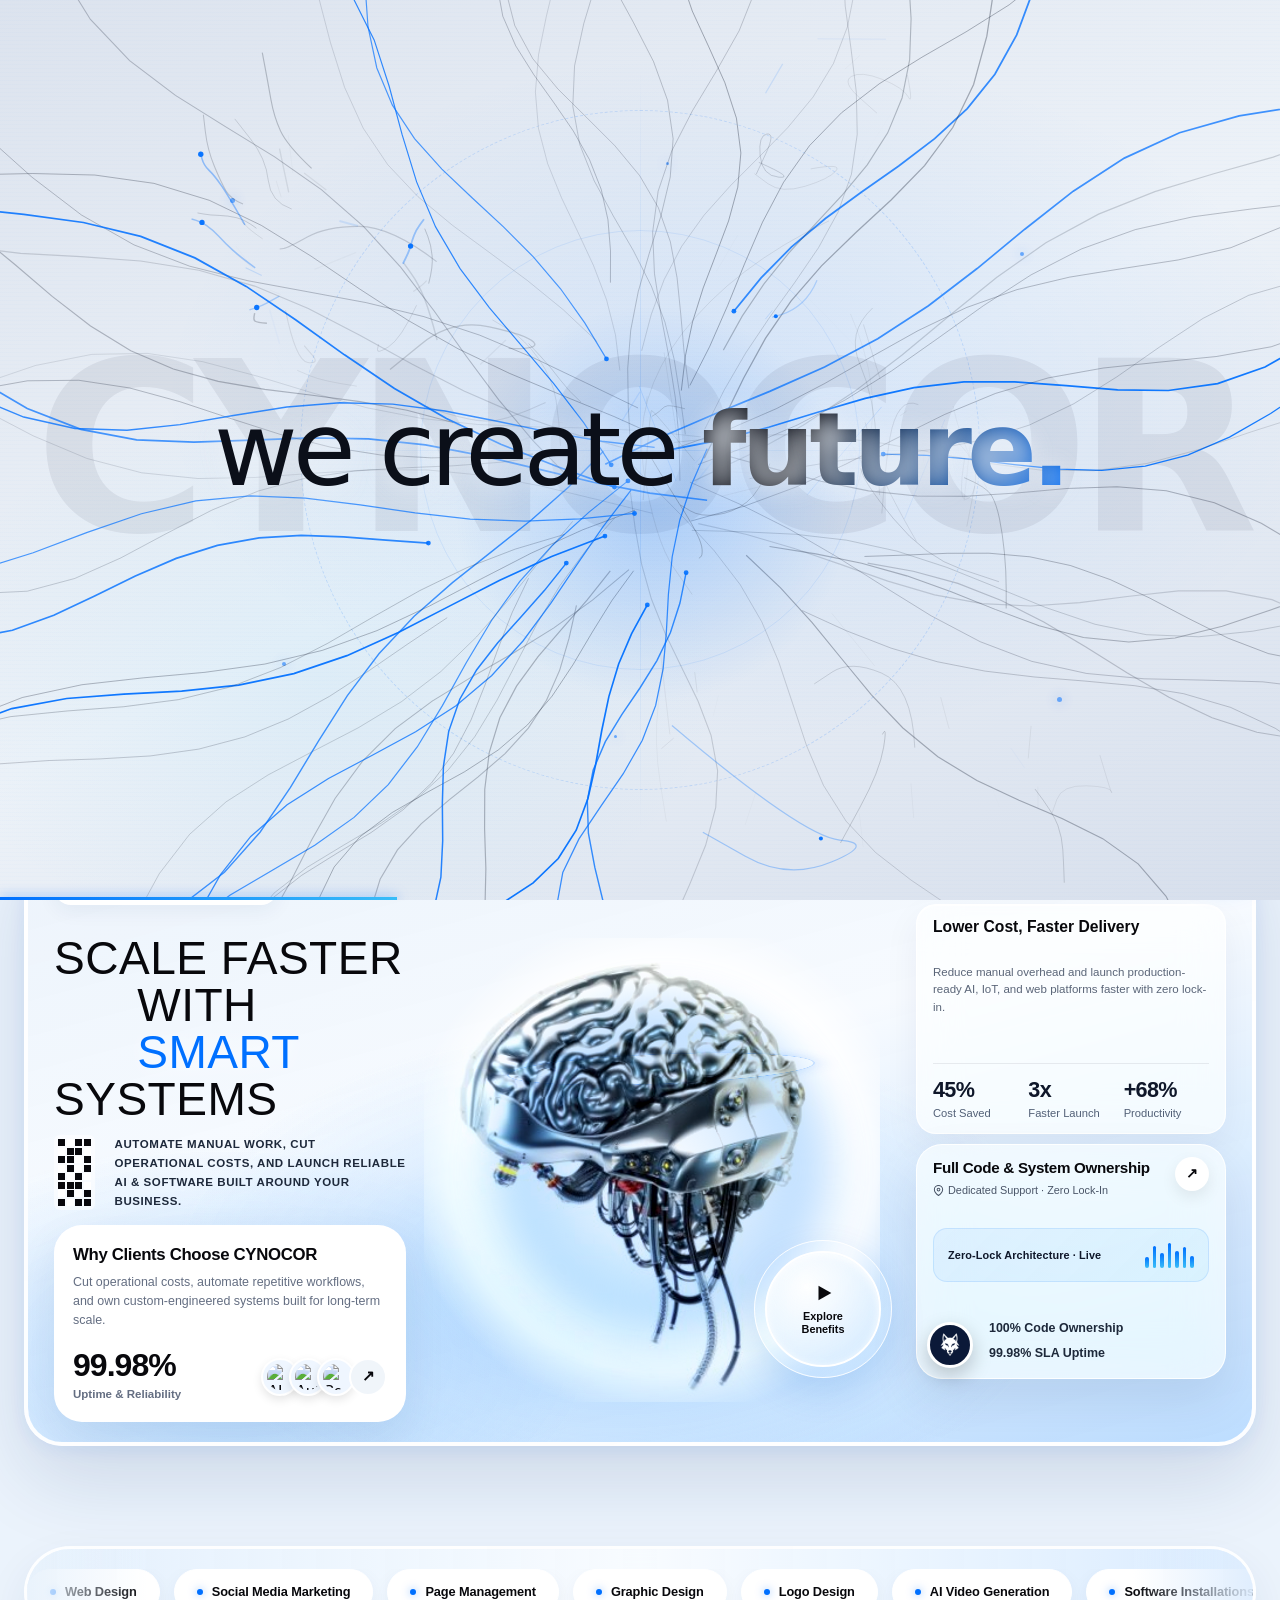
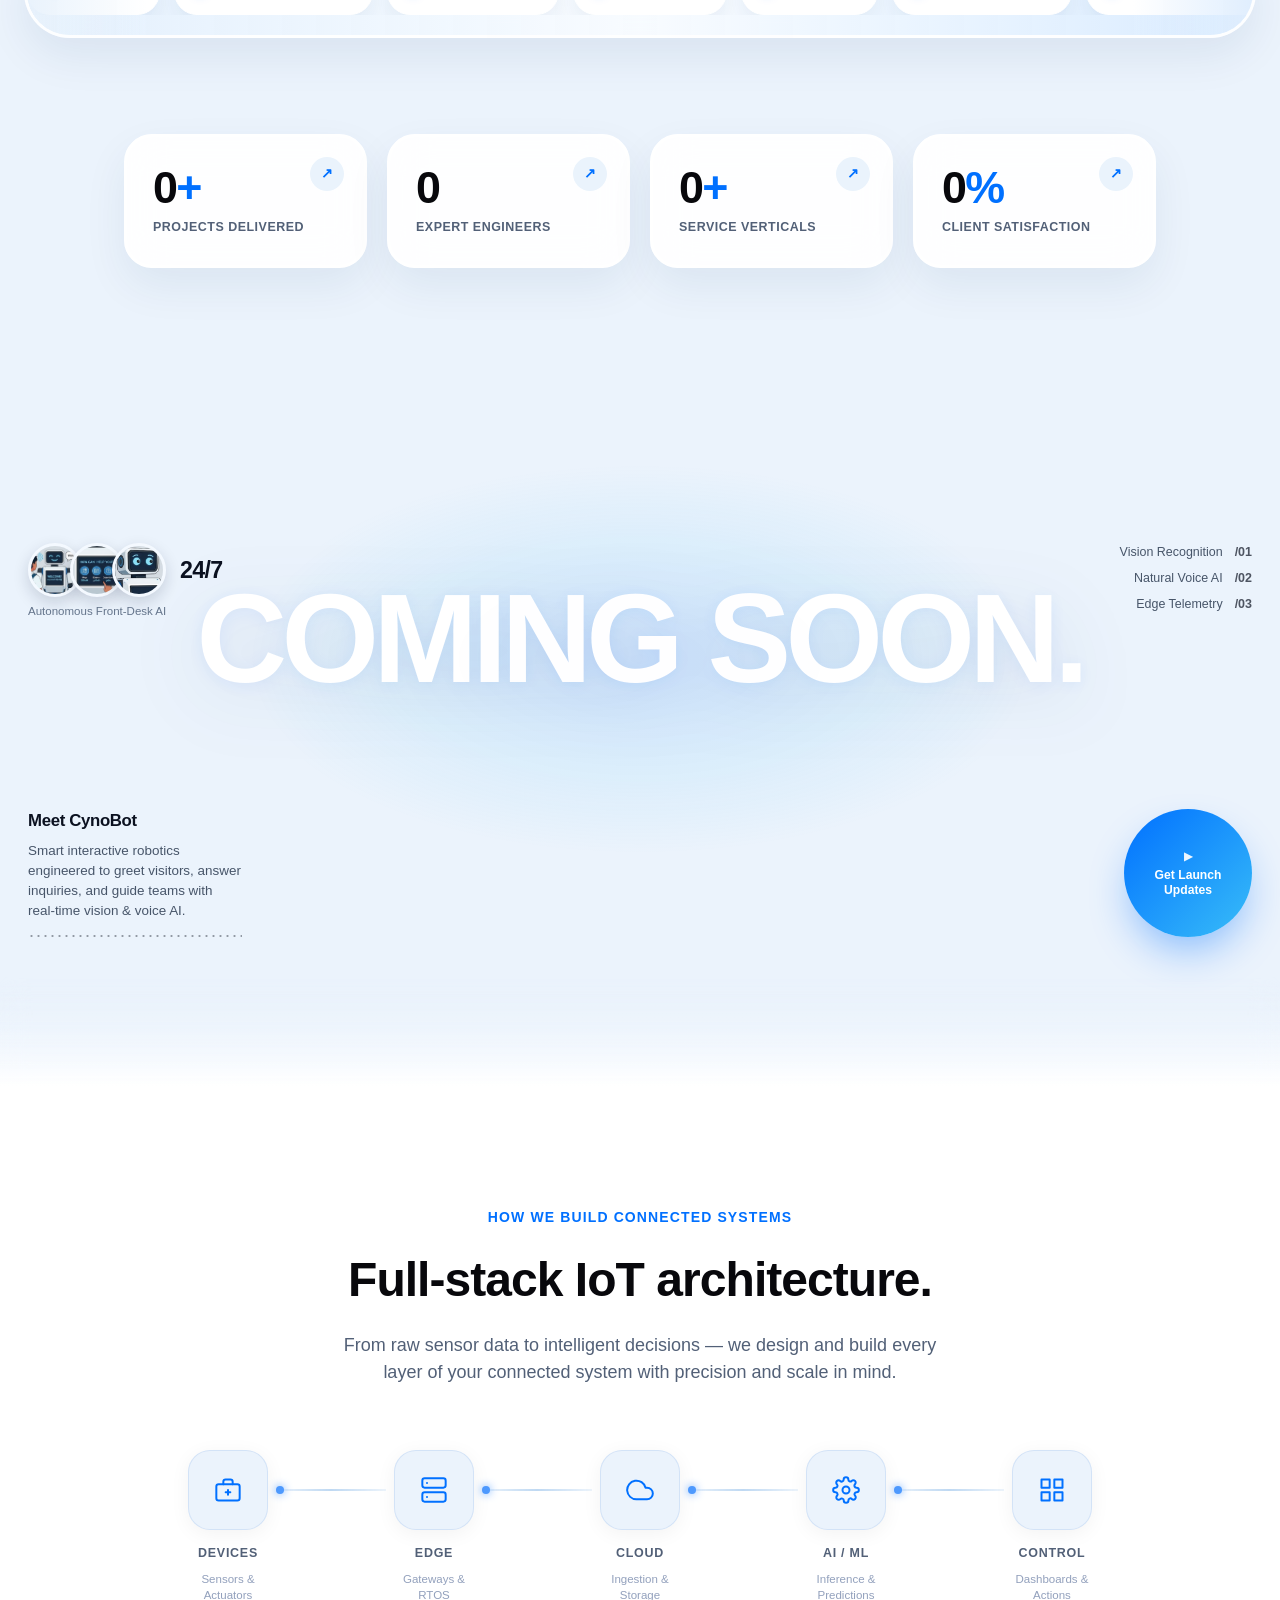
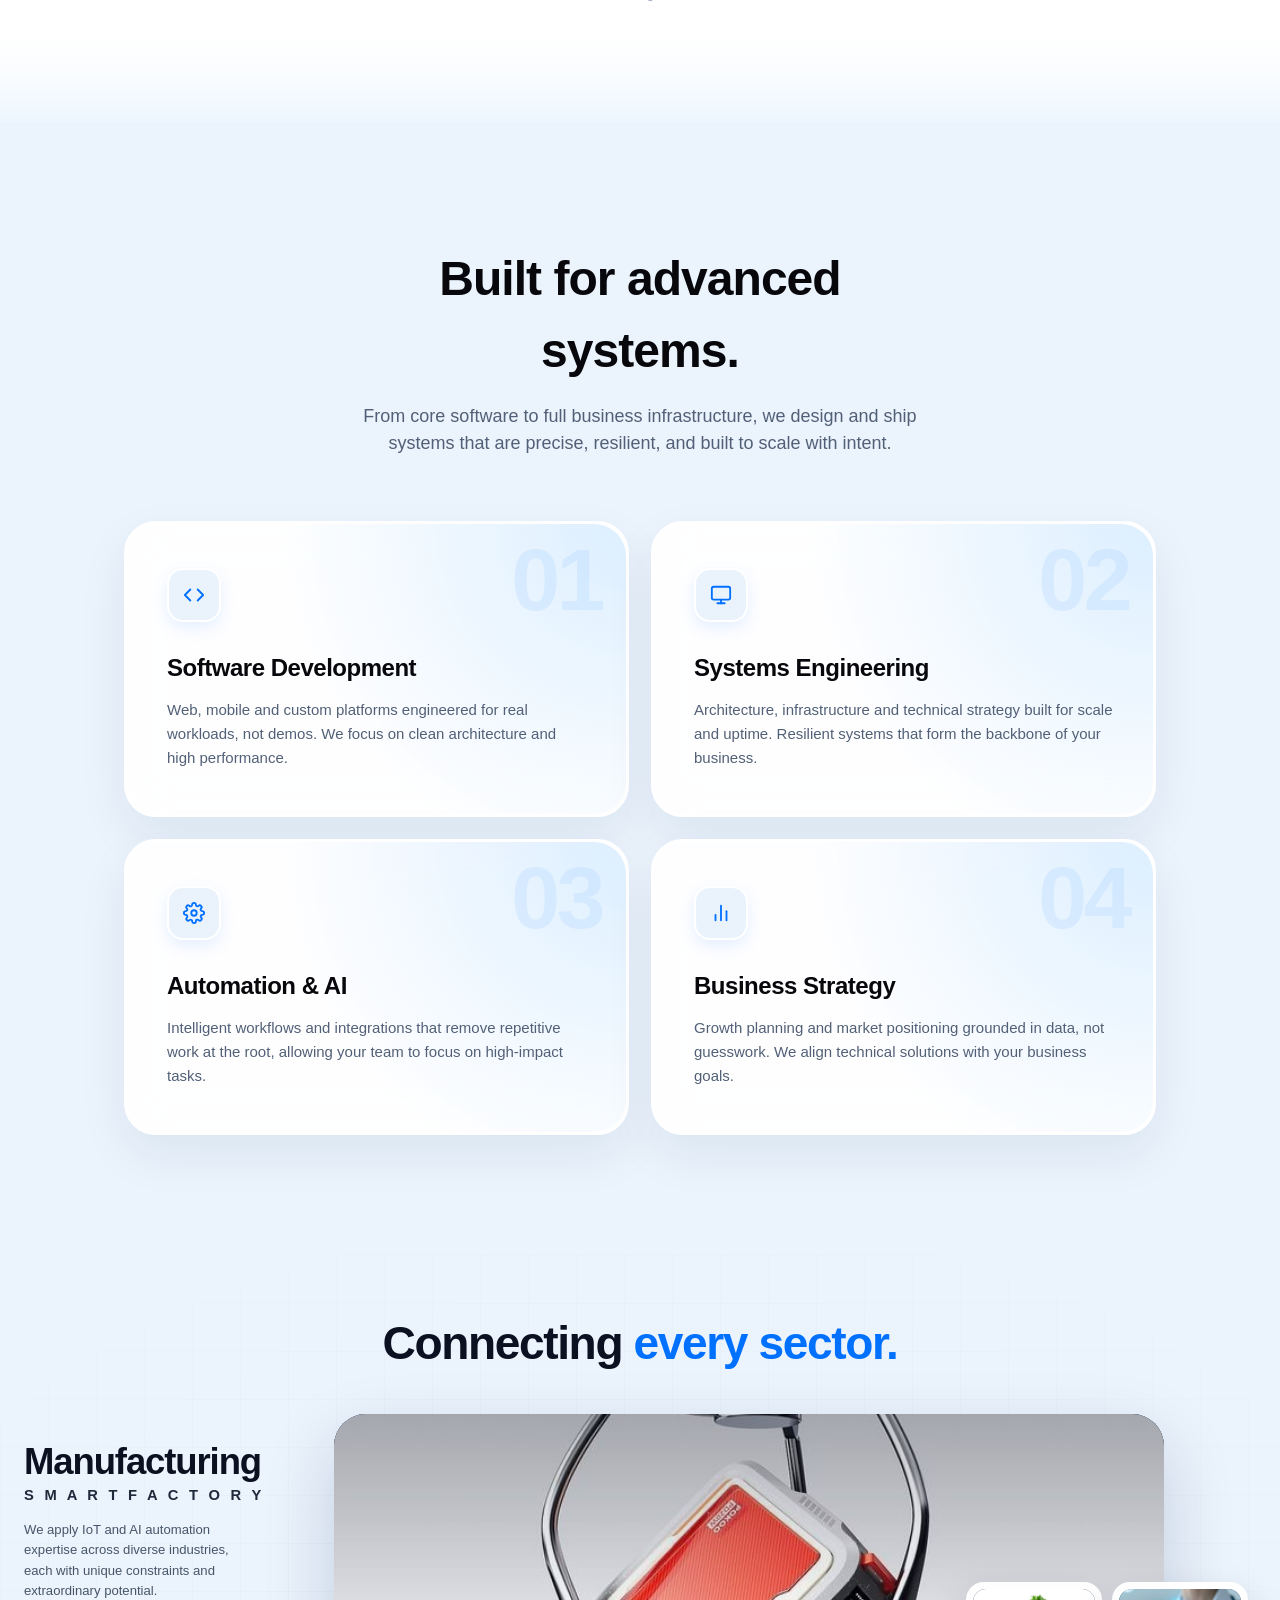
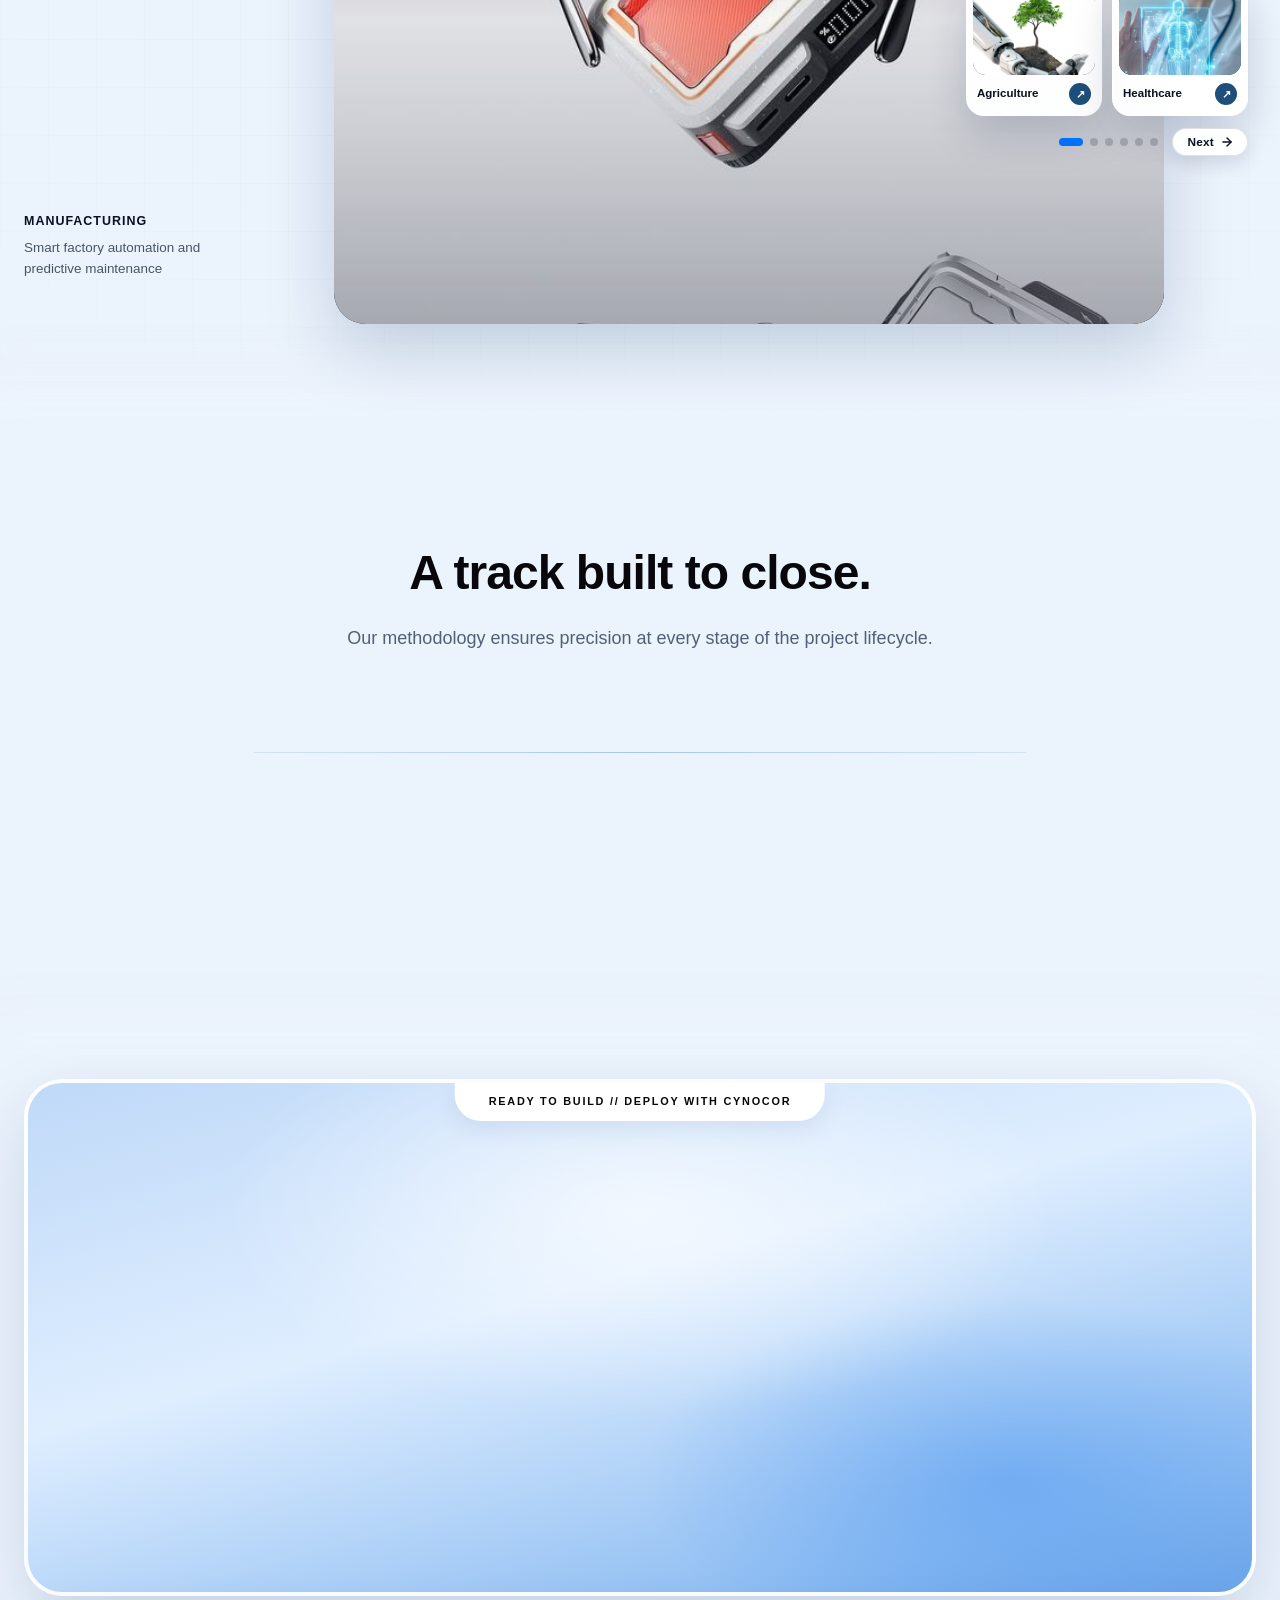
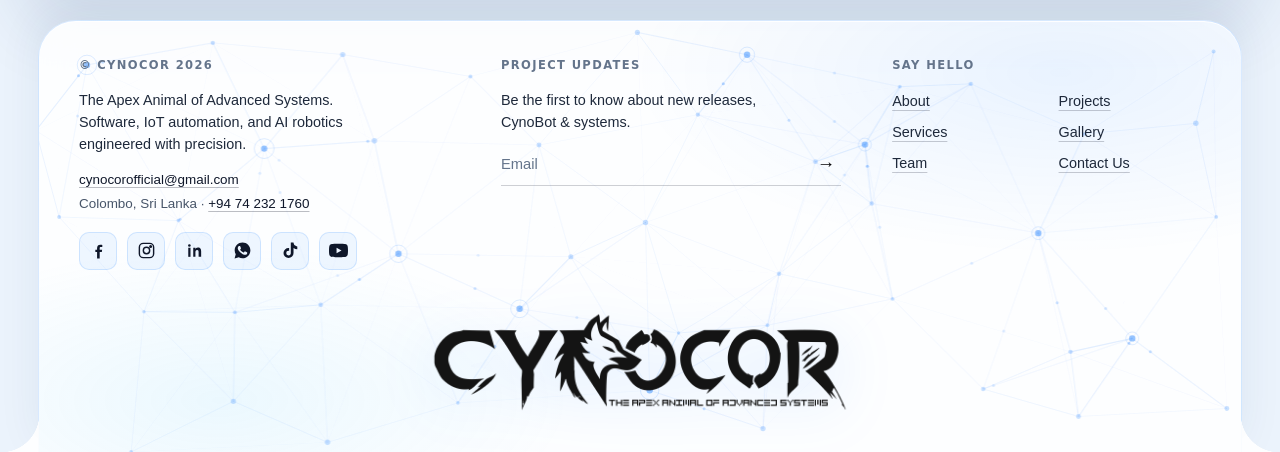
==== commit e2e3b0d5: "Improve SEO metadata and image loading Add canonical URLs, social sharing metadata, structured data," ====
--- a/index.html
+++ b/index.html
@@ -7,8 +7,57 @@
   <meta name="referrer" content="strict-origin-when-cross-origin">
   <meta http-equiv="X-Content-Type-Options" content="nosniff">
   <meta http-equiv="Content-Security-Policy" content="default-src 'self'; script-src 'self' 'unsafe-inline' https://cdn.jsdelivr.net; style-src 'self' 'unsafe-inline' https://fonts.googleapis.com; font-src 'self' https://fonts.gstatic.com data:; img-src 'self' data: blob: https:; media-src 'self' blob:; connect-src 'self' https://formsubmit.co https://cdn.jsdelivr.net; object-src 'none'; base-uri 'self'; form-action 'self' https://formsubmit.co https://wa.me mailto:;">
-  <title>CYNOCOR - Advanced Systems Engineering</title>
-  <meta name="description" content="Software, automation, and business systems engineered to move first, track precisely, and outlast the competition. Partner with CYNOCOR.">
+  <title>CYNOCOR | IoT, AI Automation &amp; Software Engineering</title>
+  <meta name="description" content="Colombo-based engineering team building IoT systems, AI automation, embedded firmware and custom software. Speak directly with a senior engineer.">
+  <link rel="canonical" href="https://cynocor.com/">
+  <meta name="robots" content="index, follow, max-image-preview:large">
+  <meta property="og:type" content="website">
+  <meta property="og:site_name" content="CYNOCOR">
+  <meta property="og:title" content="CYNOCOR | IoT, AI Automation &amp; Software Engineering">
+  <meta property="og:description" content="Colombo-based engineering team building IoT systems, AI automation, embedded firmware and custom software. Speak directly with a senior engineer.">
+  <meta property="og:url" content="https://cynocor.com/">
+  <meta property="og:image" content="https://cynocor.com/assets/og-image.png">
+  <meta property="og:image:width" content="1200">
+  <meta property="og:image:height" content="630">
+  <meta property="og:image:alt" content="CYNOCOR: IoT, AI automation and software engineering">
+  <meta property="og:locale" content="en_US">
+  <meta name="twitter:card" content="summary_large_image">
+  <meta name="twitter:title" content="CYNOCOR | IoT, AI Automation &amp; Software Engineering">
+  <meta name="twitter:description" content="Colombo-based engineering team building IoT systems, AI automation, embedded firmware and custom software. Speak directly with a senior engineer.">
+  <meta name="twitter:image" content="https://cynocor.com/assets/og-image.png">
+  <script type="application/ld+json">{
+    "@context": "https://schema.org",
+    "@graph": [
+      {
+        "@type": "Organization",
+        "@id": "https://cynocor.com/#organization",
+        "name": "CYNOCOR",
+        "url": "https://cynocor.com/",
+        "logo": "https://cynocor.com/assets/logo.png",
+        "email": "cynocorofficial@gmail.com",
+        "telephone": "+94742321760",
+        "address": {
+          "@type": "PostalAddress",
+          "addressLocality": "Colombo",
+          "addressCountry": "LK"
+        },
+        "sameAs": [
+          "https://www.facebook.com/profile.php?id=61593575481680",
+          "https://www.instagram.com/cynocorofficial/",
+          "https://www.linkedin.com/company/cynocor/"
+        ]
+      },
+      {
+        "@type": "WebSite",
+        "@id": "https://cynocor.com/#website",
+        "url": "https://cynocor.com/",
+        "name": "CYNOCOR",
+        "publisher": {
+          "@id": "https://cynocor.com/#organization"
+        }
+      }
+    ]
+  }</script>
   <link rel="icon" href="assets/logo3W.png" type="image/png">
 
   <!-- Fonts -->
@@ -3979,7 +4028,7 @@
     }
   </style>
 
-  <script src="js/main.js?v=20261113.14" defer></script>
+  <script src="js/main.js?v=20261115.2" defer></script>
   <script src="js/footer.js?v=20261113.14" defer></script>
   <script src="https://cdn.jsdelivr.net/npm/three@0.160.0/build/three.min.js" defer></script>
 </head>
@@ -4075,11 +4124,11 @@
               <span id="braixFocusText">Built for Measurable Client ROI</span>
             </div>
 
-            <h1 class="braix-headline">
+            <h2 class="braix-headline">
               <span class="line-1">SCALE FASTER</span>
               <span class="line-2">WITH <span class="overlap-tint" id="braixDynamicWord">SMART</span></span>
               <span class="line-3">SYSTEMS</span>
-            </h1>
+            </h2>
 
             <div class="braix-matrix-row">
               <div class="braix-pixel-matrix" aria-hidden="true">
@@ -4109,8 +4158,8 @@
               </div>
               <div class="orizon-bl-avatars">
                 <img src="https://cdn.jsdelivr.net/npm/undraw-svg@2.0.0/svgs/ai-agent.svg" alt="AI Systems">
-                <img src="https://cdn.jsdelivr.net/npm/undraw-svg@2.0.0/svgs/programming.svg" alt="Automation">
-                <img src="https://cdn.jsdelivr.net/npm/undraw-svg@2.0.0/svgs/cloud-hosting.svg" alt="Scalable Systems">
+                <img src="https://cdn.jsdelivr.net/npm/undraw-svg@2.0.0/svgs/programming.svg" alt="Automation" loading="lazy" decoding="async">
+                <img src="https://cdn.jsdelivr.net/npm/undraw-svg@2.0.0/svgs/cloud-hosting.svg" alt="Scalable Systems" loading="lazy" decoding="async">
                 <a href="projects.html" class="orizon-bl-go" aria-label="View all projects" title="View Projects">&#8599;</a>
               </div>
             </div>
@@ -4257,9 +4306,9 @@
           <div>
             <div class="cyno-metric-row">
               <div class="cyno-metric-avatars">
-                <img src="assets/home/cynobot-welcome.png" alt="CynoBot Greeting">
-                <img src="assets/home/cynobot-help.png" alt="CynoBot Interactive Display">
-                <img src="assets/home/cynobot-eyes.png" alt="CynoBot Vision">
+                <img src="assets/home/cynobot-welcome.png" alt="CynoBot Greeting" loading="lazy" decoding="async">
+                <img src="assets/home/cynobot-help.png" alt="CynoBot Interactive Display" loading="lazy" decoding="async">
+                <img src="assets/home/cynobot-eyes.png" alt="CynoBot Vision" loading="lazy" decoding="async">
               </div>
               <span class="cyno-metric-val">24/7</span>
             </div>
@@ -4452,8 +4501,8 @@
       <!-- Center Angled Futuristic Visual Stage -->
       <div class="ind-visual-stage" id="indVisualStage" style="--ind-accent:#0070FF">
         <div class="ind-visual-backdrop"></div>
-        <img src="assets/home/sectors/manufacturing.jpg" alt="Manufacturing Smart Factory" class="ind-visual-img is-active" id="indVisualImgA">
-        <img src="assets/home/sectors/agriculture.jpg" alt="Agriculture Precision Farming" class="ind-visual-img" id="indVisualImgB">
+        <img src="assets/home/sectors/manufacturing.jpg" alt="Manufacturing Smart Factory" class="ind-visual-img is-active" id="indVisualImgA" loading="lazy" decoding="async">
+        <img src="assets/home/sectors/agriculture.jpg" alt="Agriculture Precision Farming" class="ind-visual-img" id="indVisualImgB" loading="lazy" decoding="async">
       </div>
 
       <!-- Right Overlapping Floating Mini-Card Carousel -->
@@ -4461,7 +4510,7 @@
         <div class="ind-mini-cards" id="indMiniCards">
           <button type="button" class="ind-mini-card" id="indMini1" data-idx="1">
             <div class="ind-mini-thumb">
-              <img src="assets/home/sectors/agriculture.jpg" alt="" id="indMini1Img">
+              <img src="assets/home/sectors/agriculture.jpg" alt="" id="indMini1Img" loading="lazy" decoding="async">
             </div>
             <div class="ind-mini-foot">
               <span id="indMini1Title">Agriculture</span>
@@ -4471,7 +4520,7 @@
 
           <button type="button" class="ind-mini-card" id="indMini2" data-idx="2">
             <div class="ind-mini-thumb">
-              <img src="assets/home/sectors/healthcare.jpg" alt="" id="indMini2Img">
+              <img src="assets/home/sectors/healthcare.jpg" alt="" id="indMini2Img" loading="lazy" decoding="async">
             </div>
             <div class="ind-mini-foot">
               <span id="indMini2Title">Healthcare</span>
--- a/css/style.css
+++ b/css/style.css
@@ -62,7 +62,7 @@
   line-height: 1.5;
   -webkit-font-smoothing: antialiased;
   -moz-osx-font-smoothing: grayscale;
-  overflow-x: hidden;
+  overflow-x: clip;
   transition: background 0.4s var(--ease), color 0.4s var(--ease);
 }
 
@@ -961,7 +961,7 @@
   .page-hero h1 { margin-bottom: 16px; }
   .page-hero .lead { font-size: 1rem; }
 
-  h1 { font-size: 2.2rem !important; }
+  h1, h2.braix-headline { font-size: 2.2rem !important; }
   h2 { font-size: 1.75rem !important; }
 
   .container { padding: 0 18px; }
@@ -1058,7 +1058,7 @@
 }
 
 @media (max-width: 480px) {
-  h1 { font-size: 1.875rem !important; }
+  h1, h2.braix-headline { font-size: 1.875rem !important; }
   h2 { font-size: 1.5rem !important; }
 
   .container { padding: 0 14px; }
@@ -3491,3 +3491,20 @@
   color: #E2E8F0;
 }
 
+
+/* ─── MOBILE SMOOTH SCROLL & GPU COMPOSITING OPTIMIZATION ─── */
+@media (max-width: 900px), (hover: none) and (pointer: coarse) {
+  html, body {
+    overflow-x: clip !important;
+    -webkit-overflow-scrolling: touch;
+    touch-action: pan-y;
+    scroll-behavior: auto !important;
+  }
+  body {
+    background-attachment: scroll !important;
+  }
+  .bento-card, .service-card, .tool-card, .proj-card, .gallery-card, .connect-pill, .testimonials-empty {
+    backdrop-filter: none !important;
+    -webkit-backdrop-filter: none !important;
+  }
+}
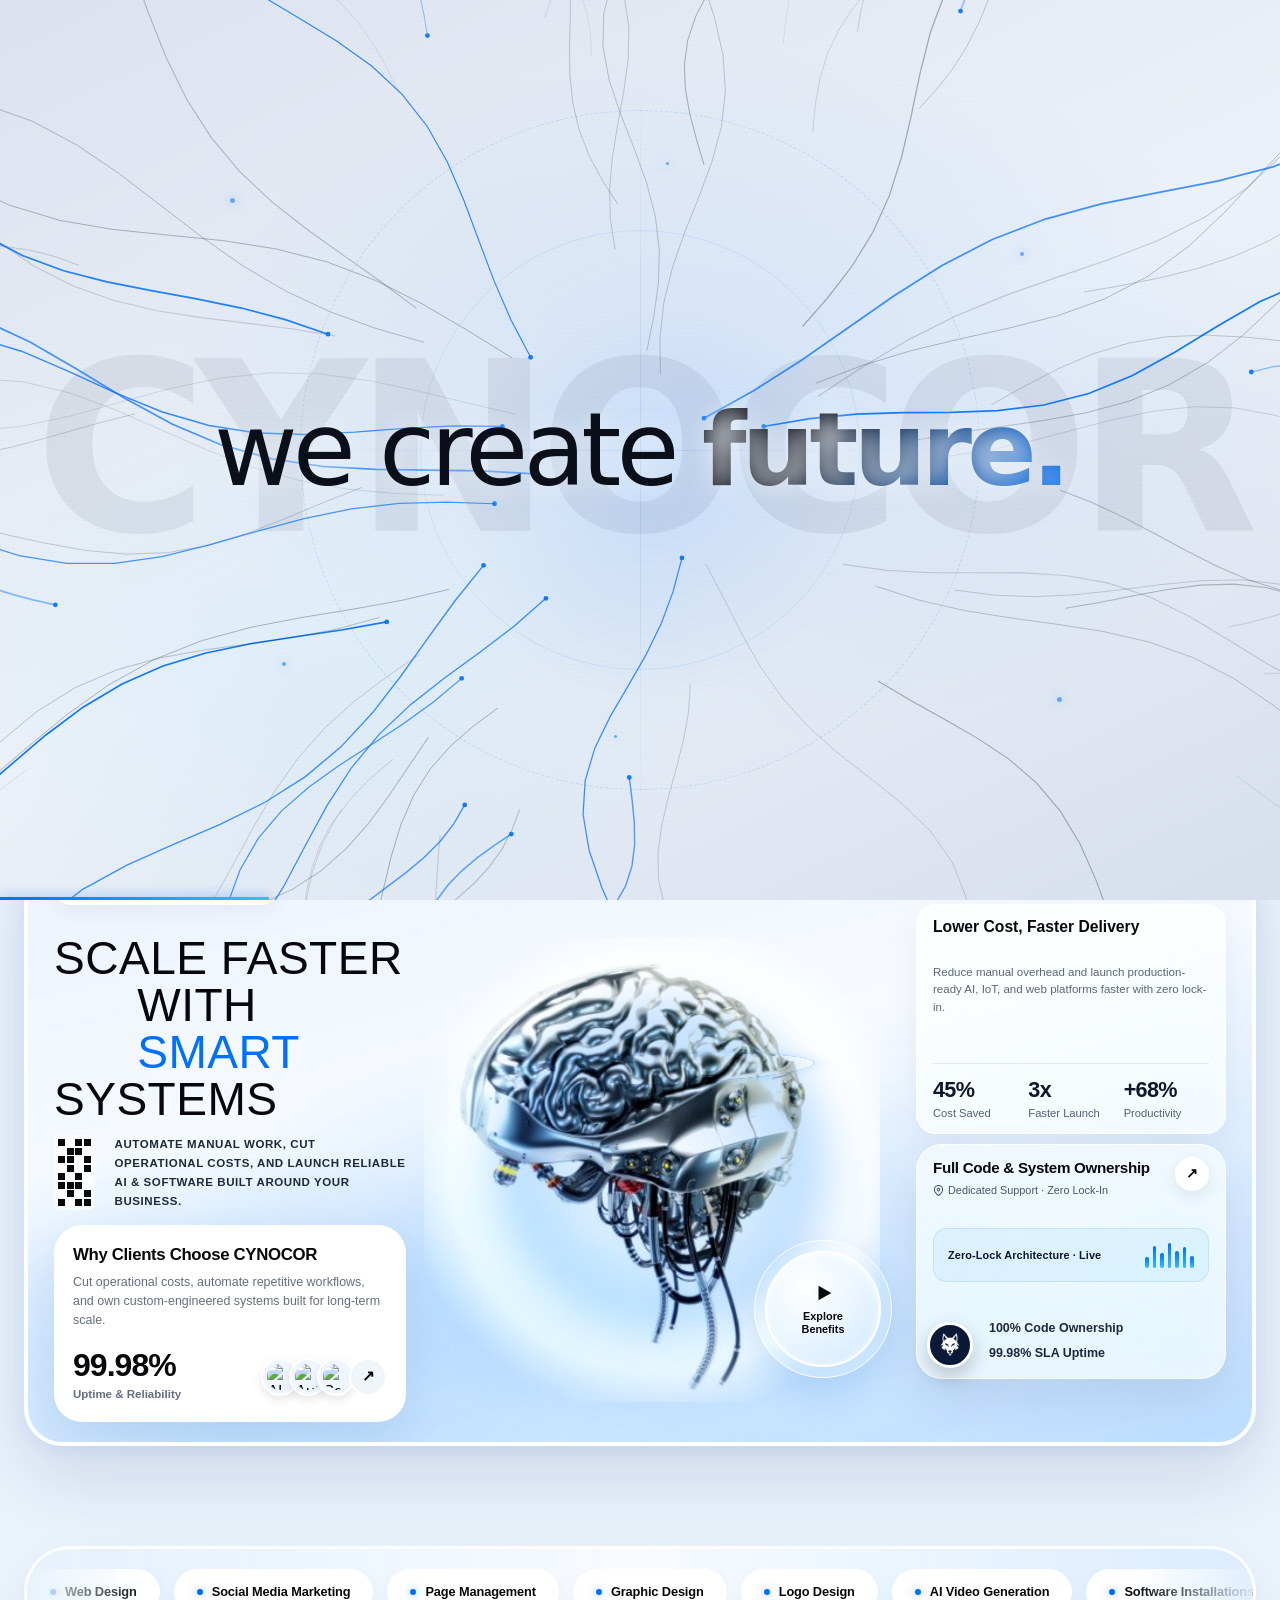
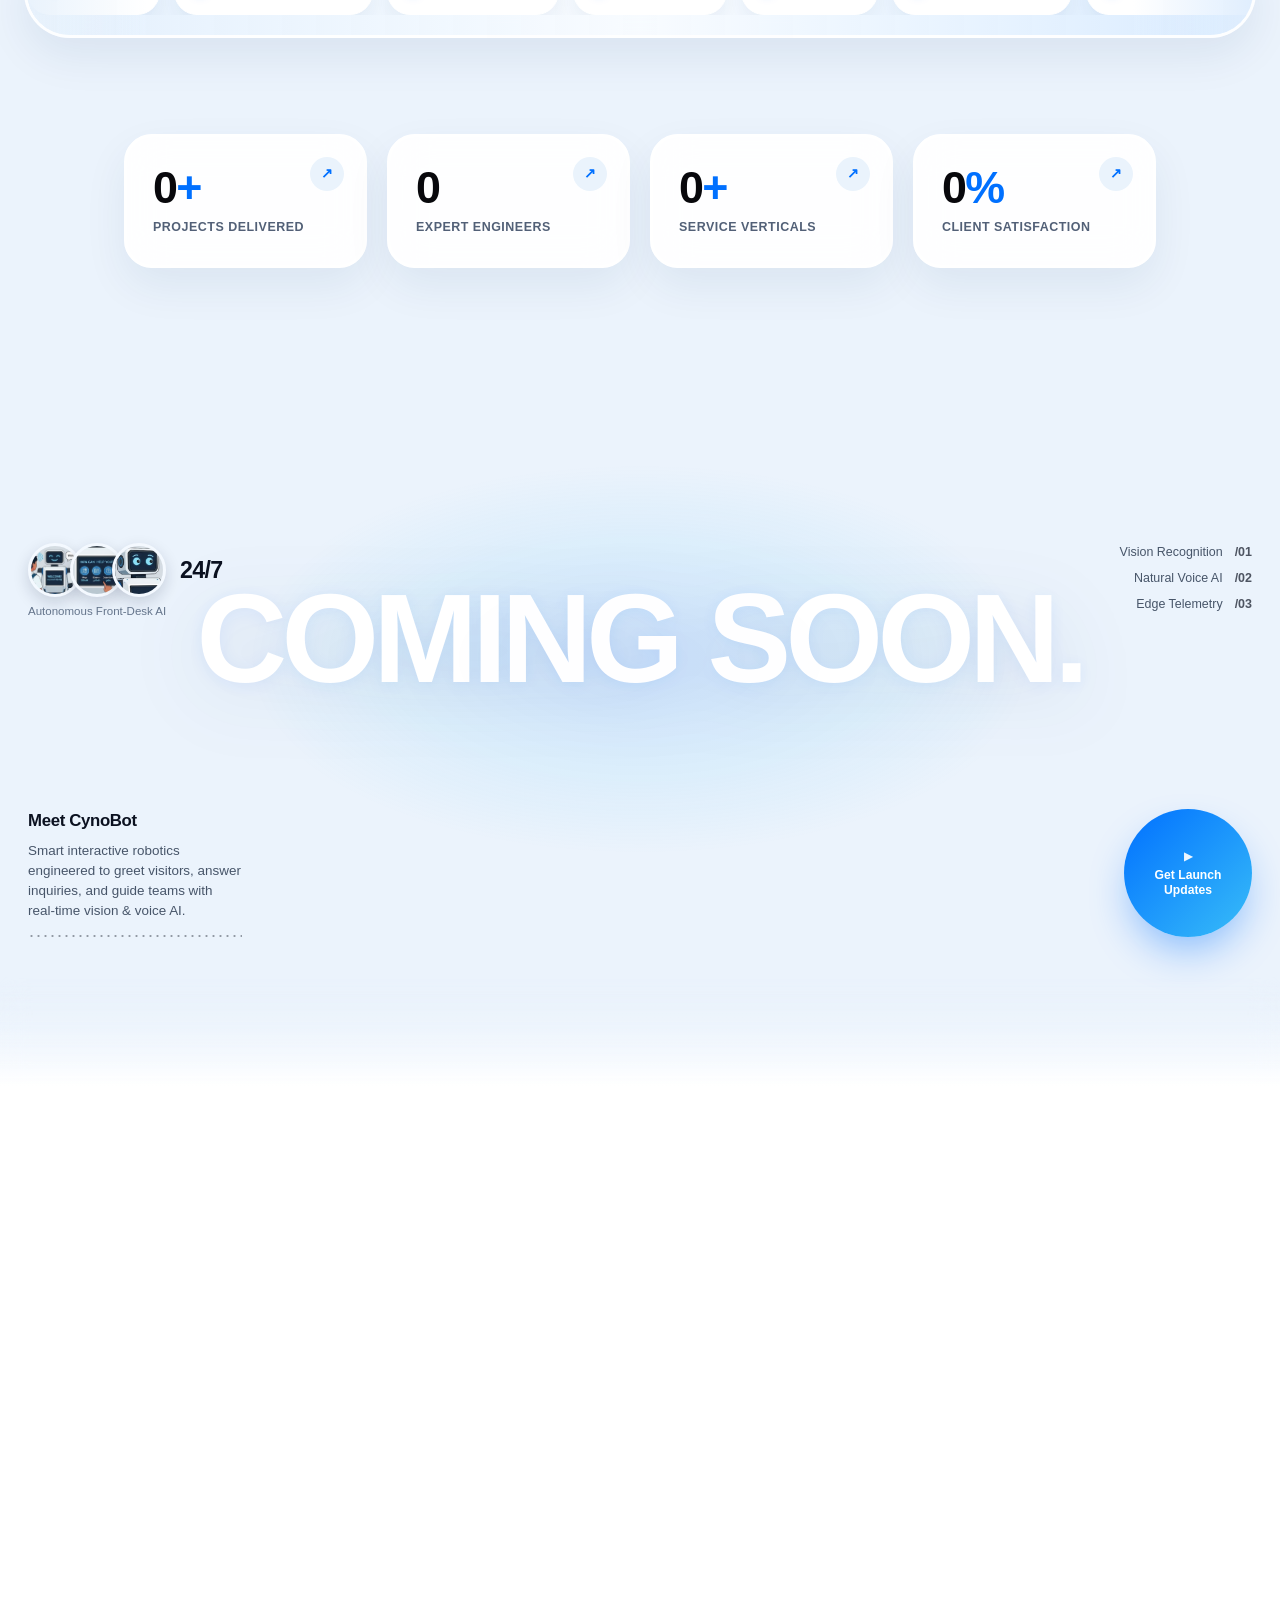
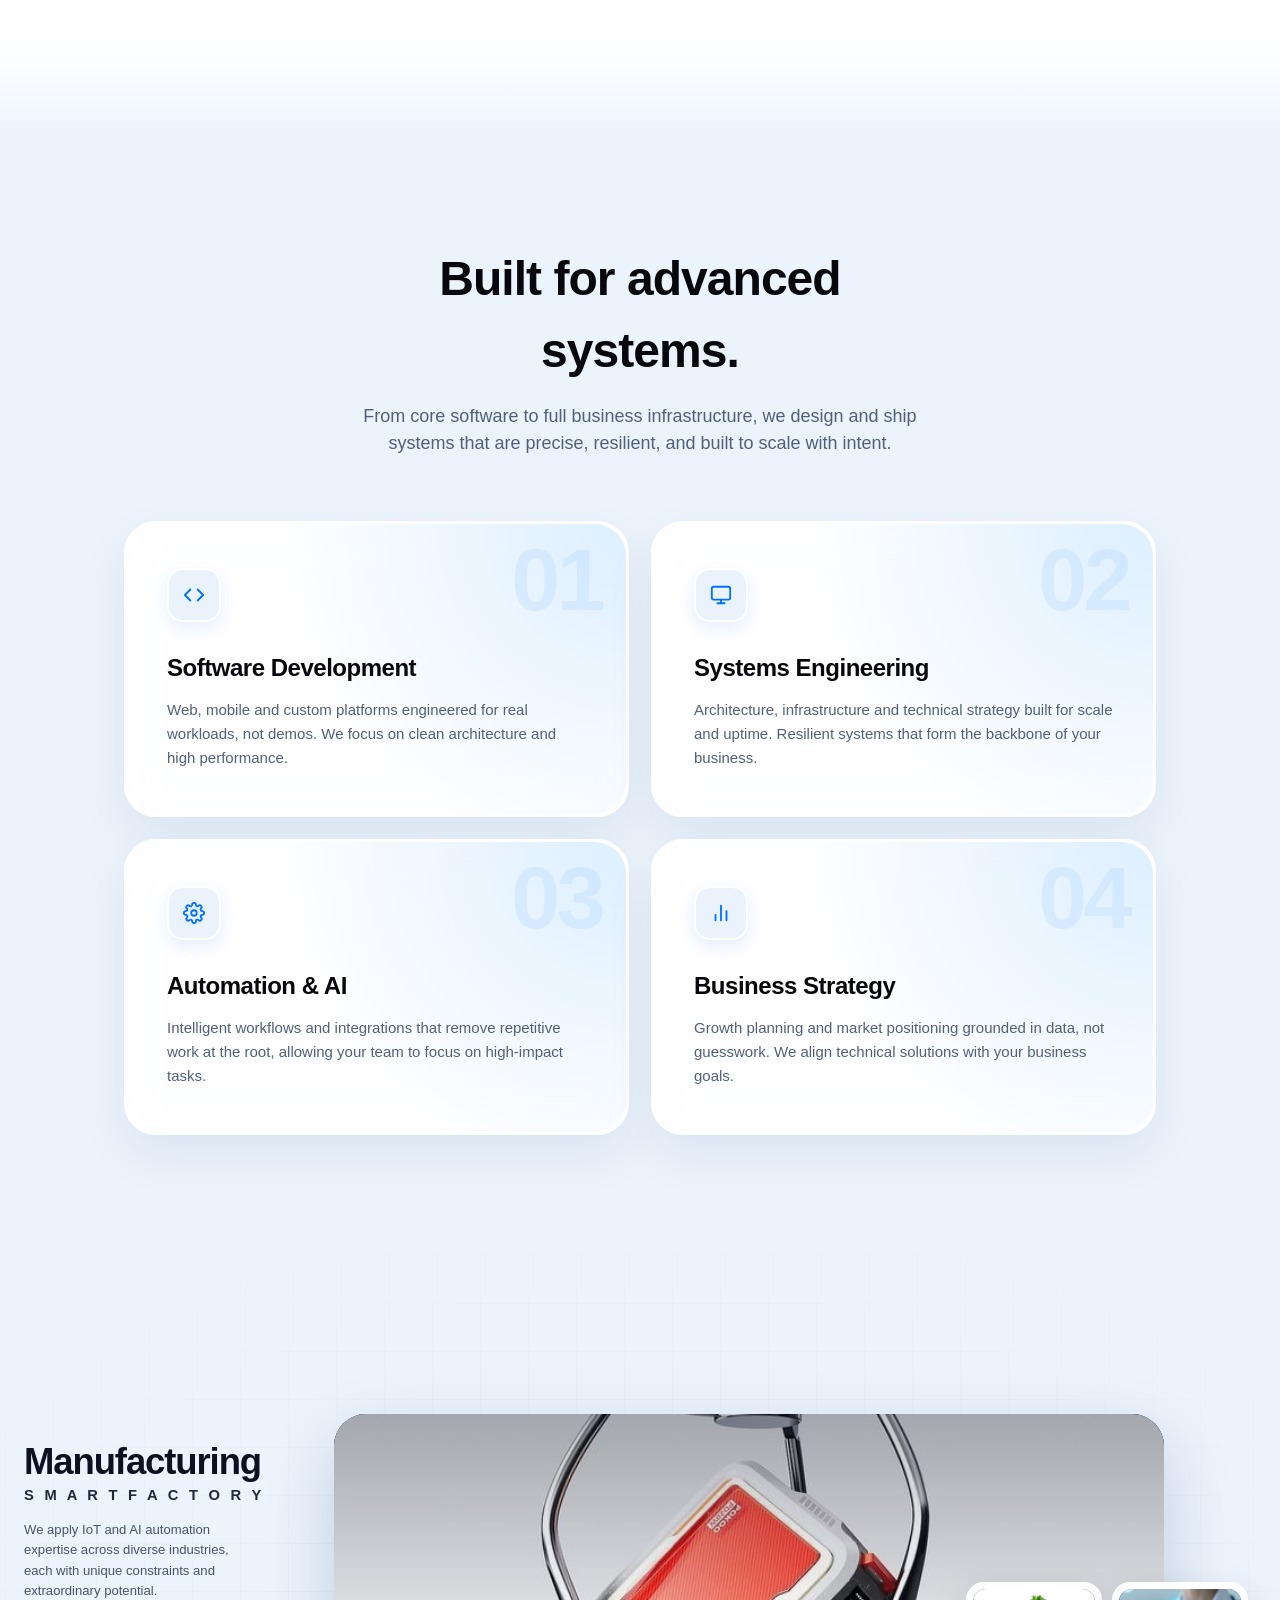
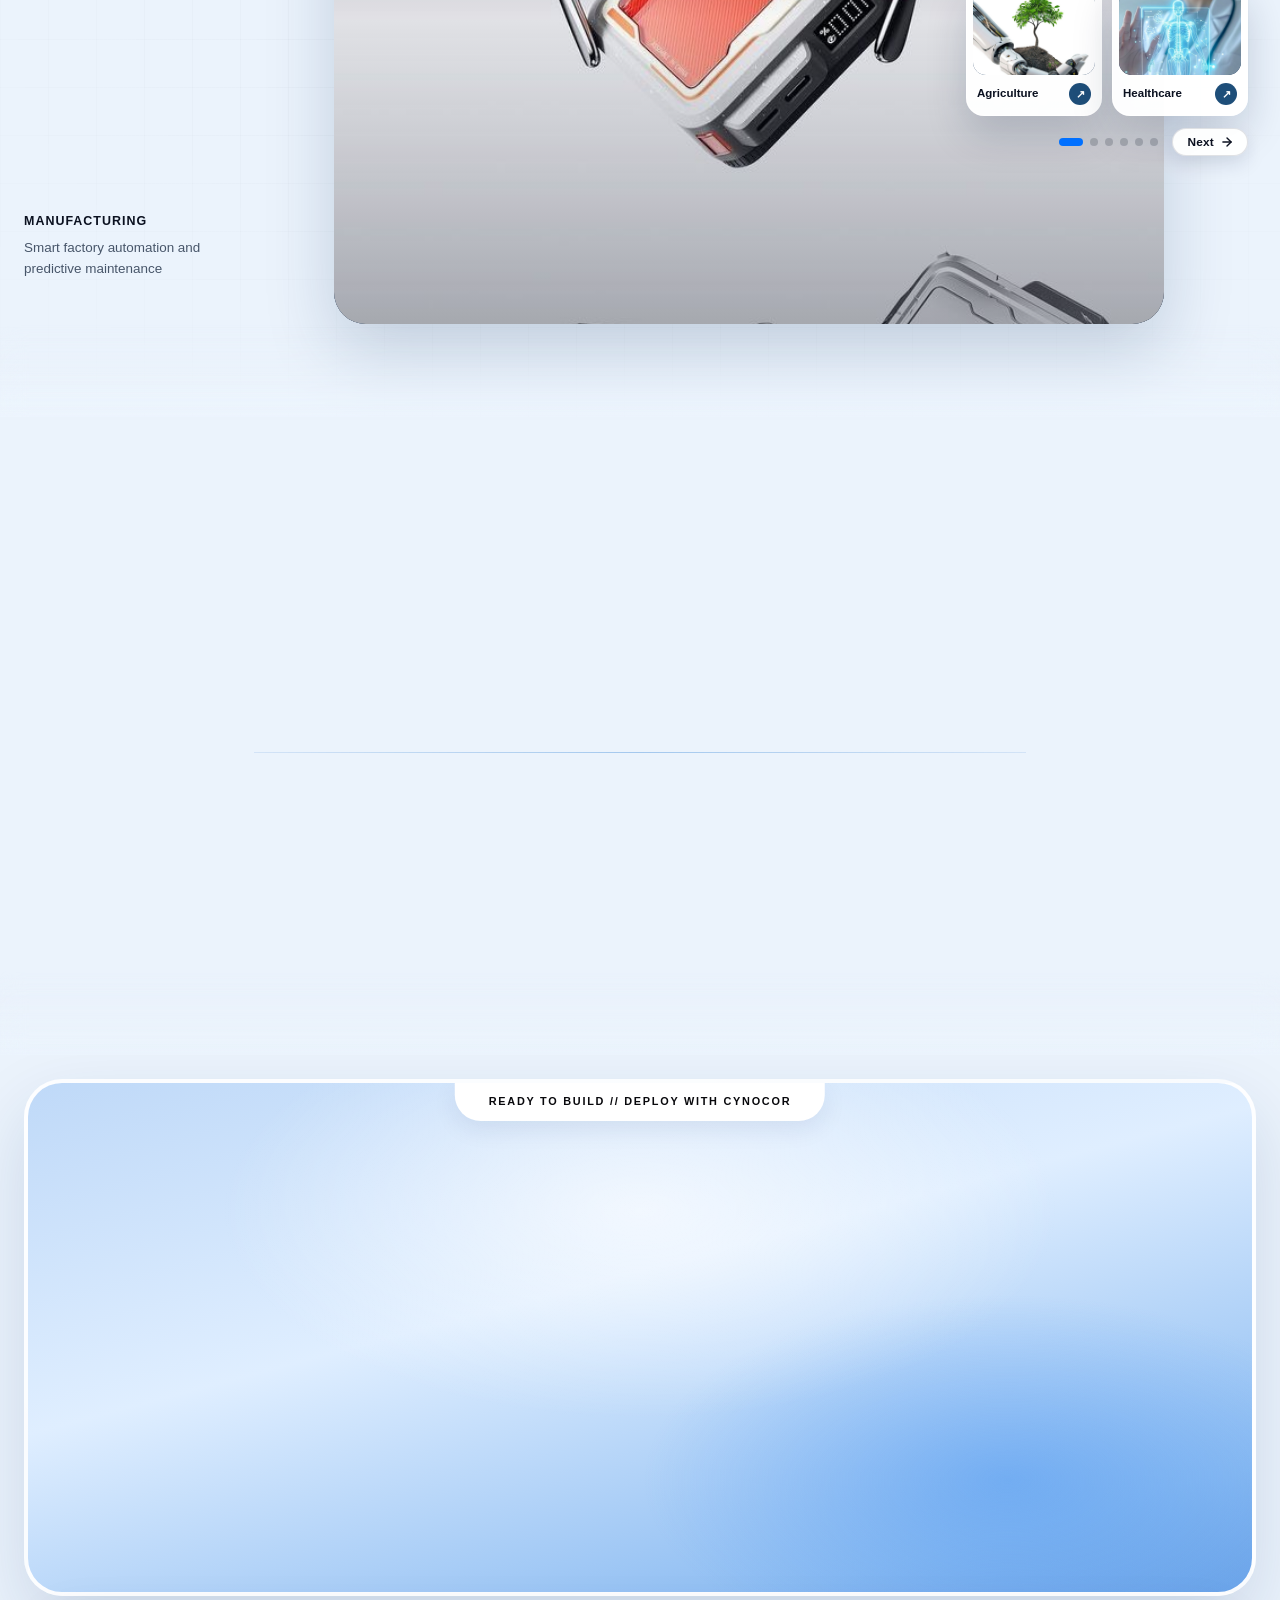
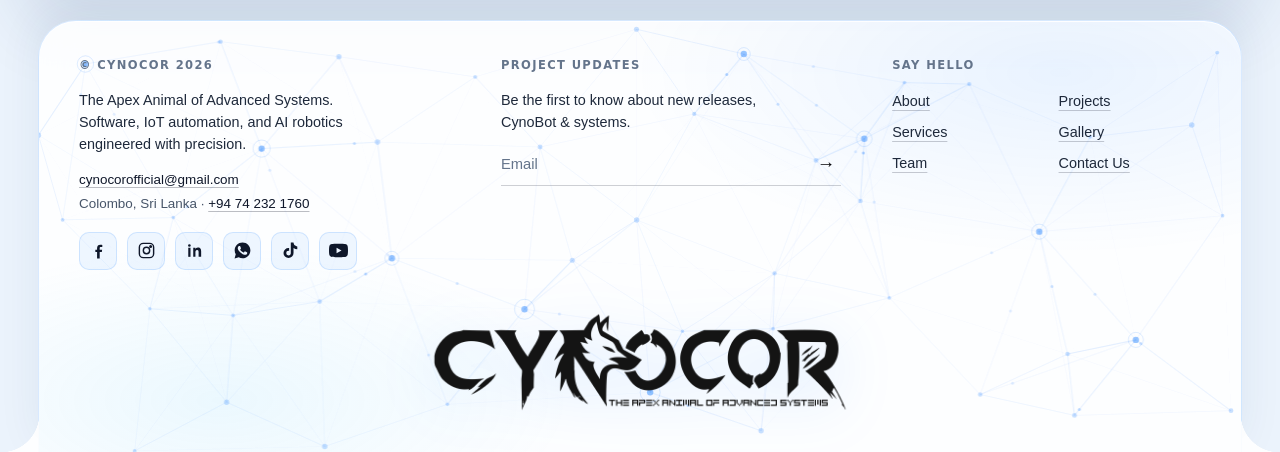
==== commit 9d81b236: "Add YouTube links across site Add YouTube links and styling to gallery event cards, and update the c" ====
--- a/index.html
+++ b/index.html
@@ -44,7 +44,8 @@
         "sameAs": [
           "https://www.facebook.com/profile.php?id=61593575481680",
           "https://www.instagram.com/cynocorofficial/",
-          "https://www.linkedin.com/company/cynocor/"
+          "https://www.linkedin.com/company/cynocor/",
+          "https://www.youtube.com/@CynocorOfficial"
         ]
       },
       {
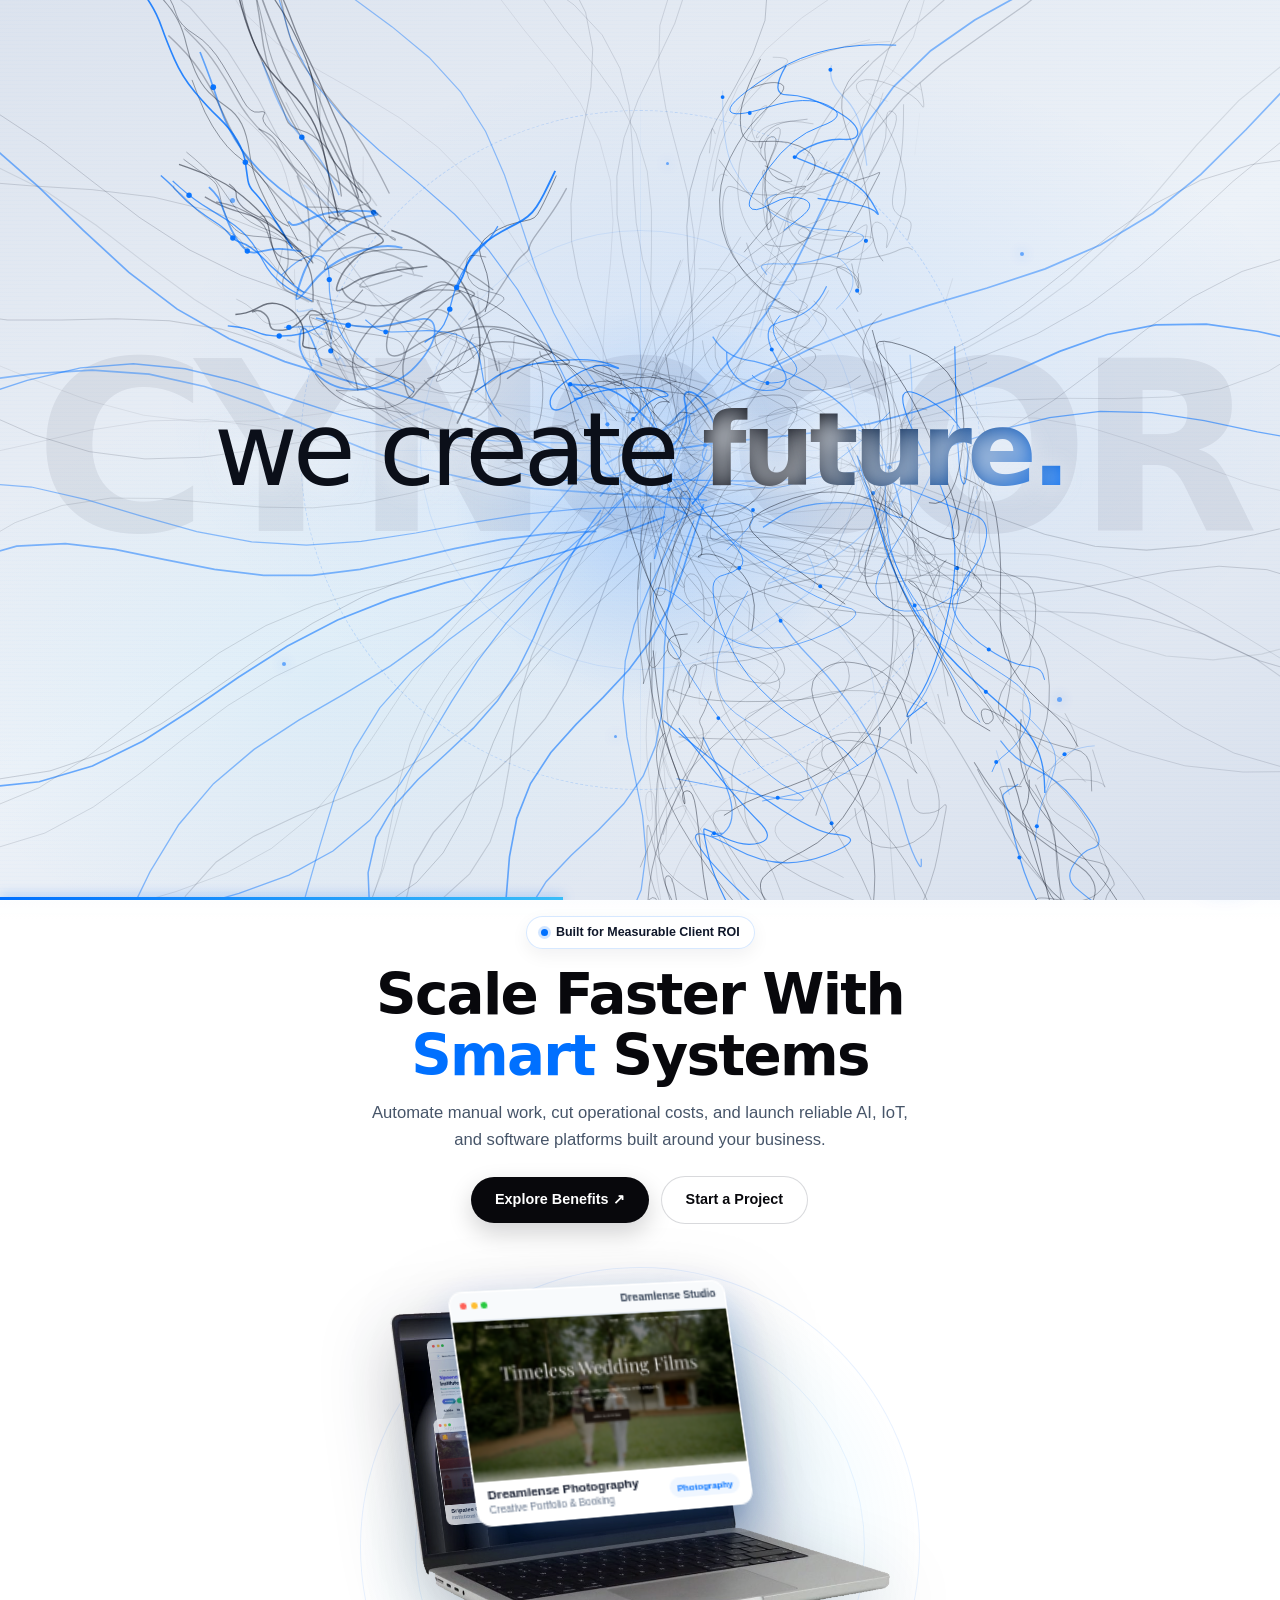
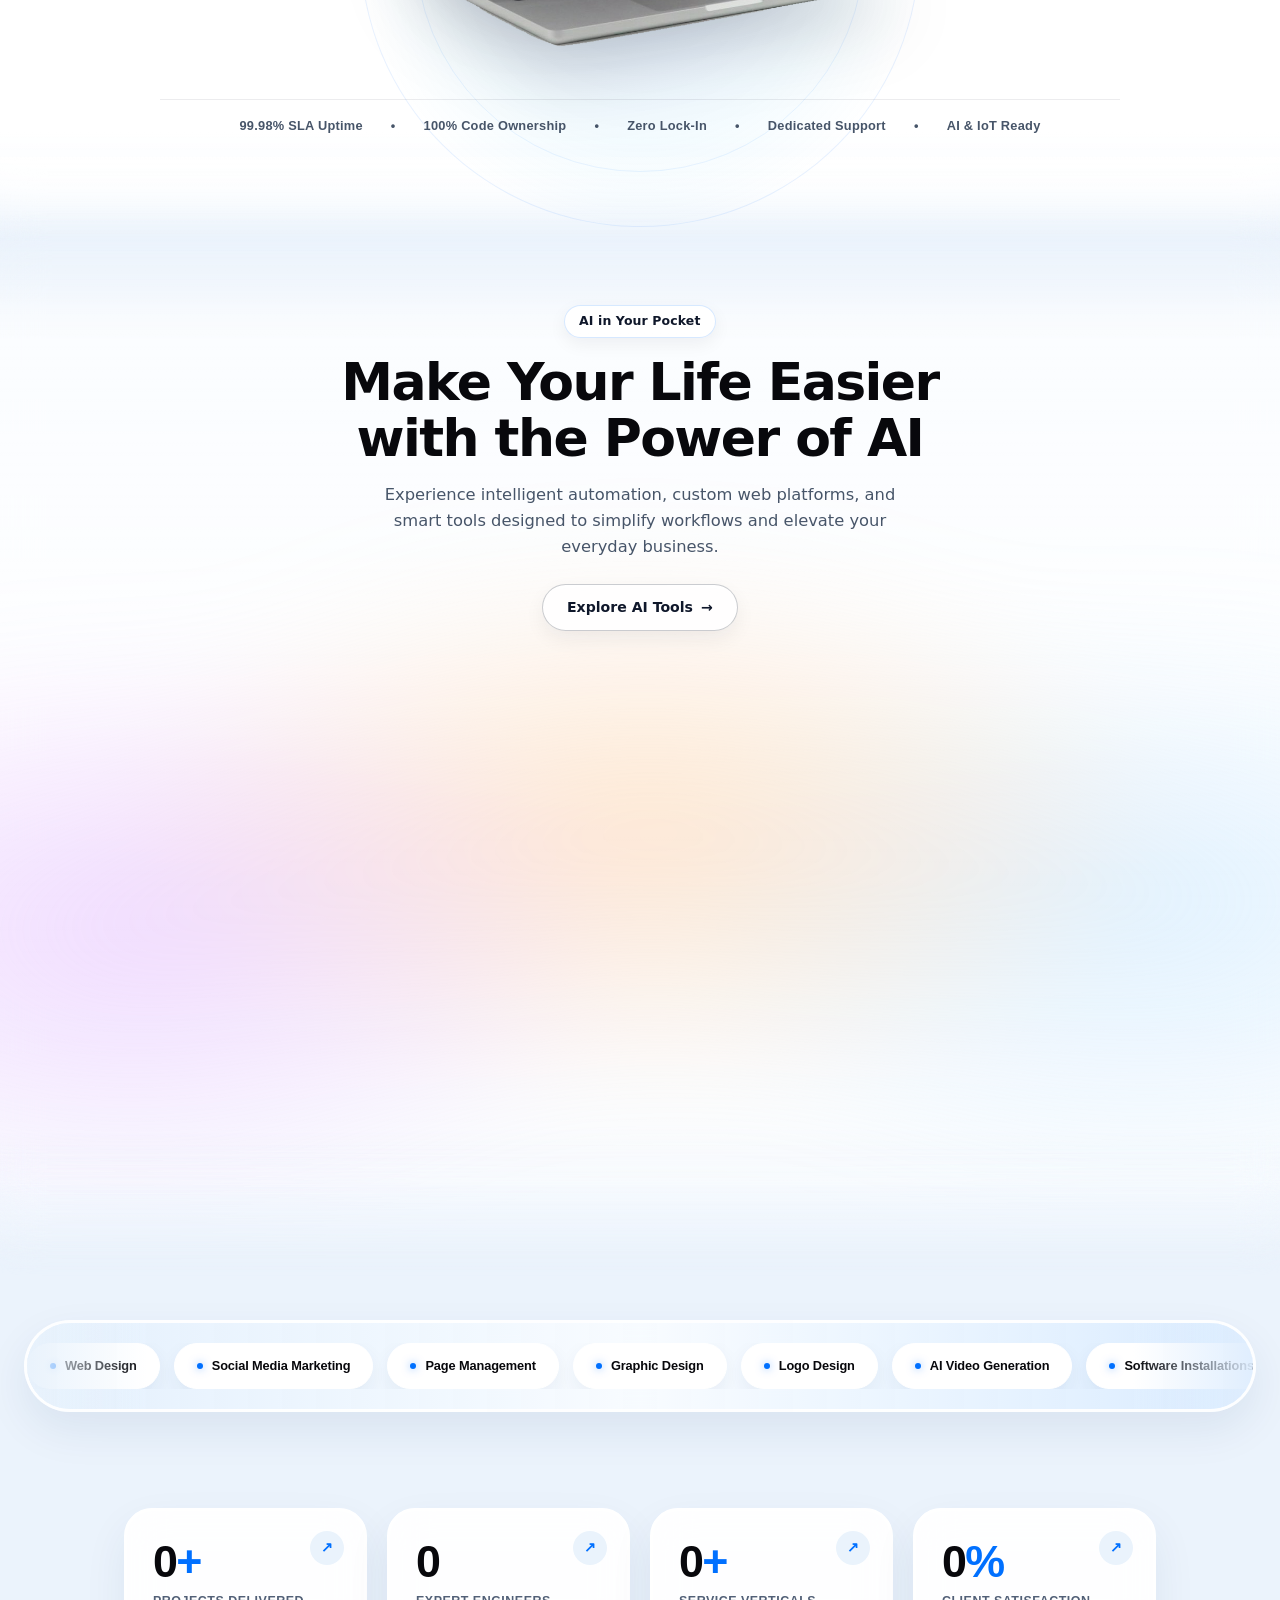
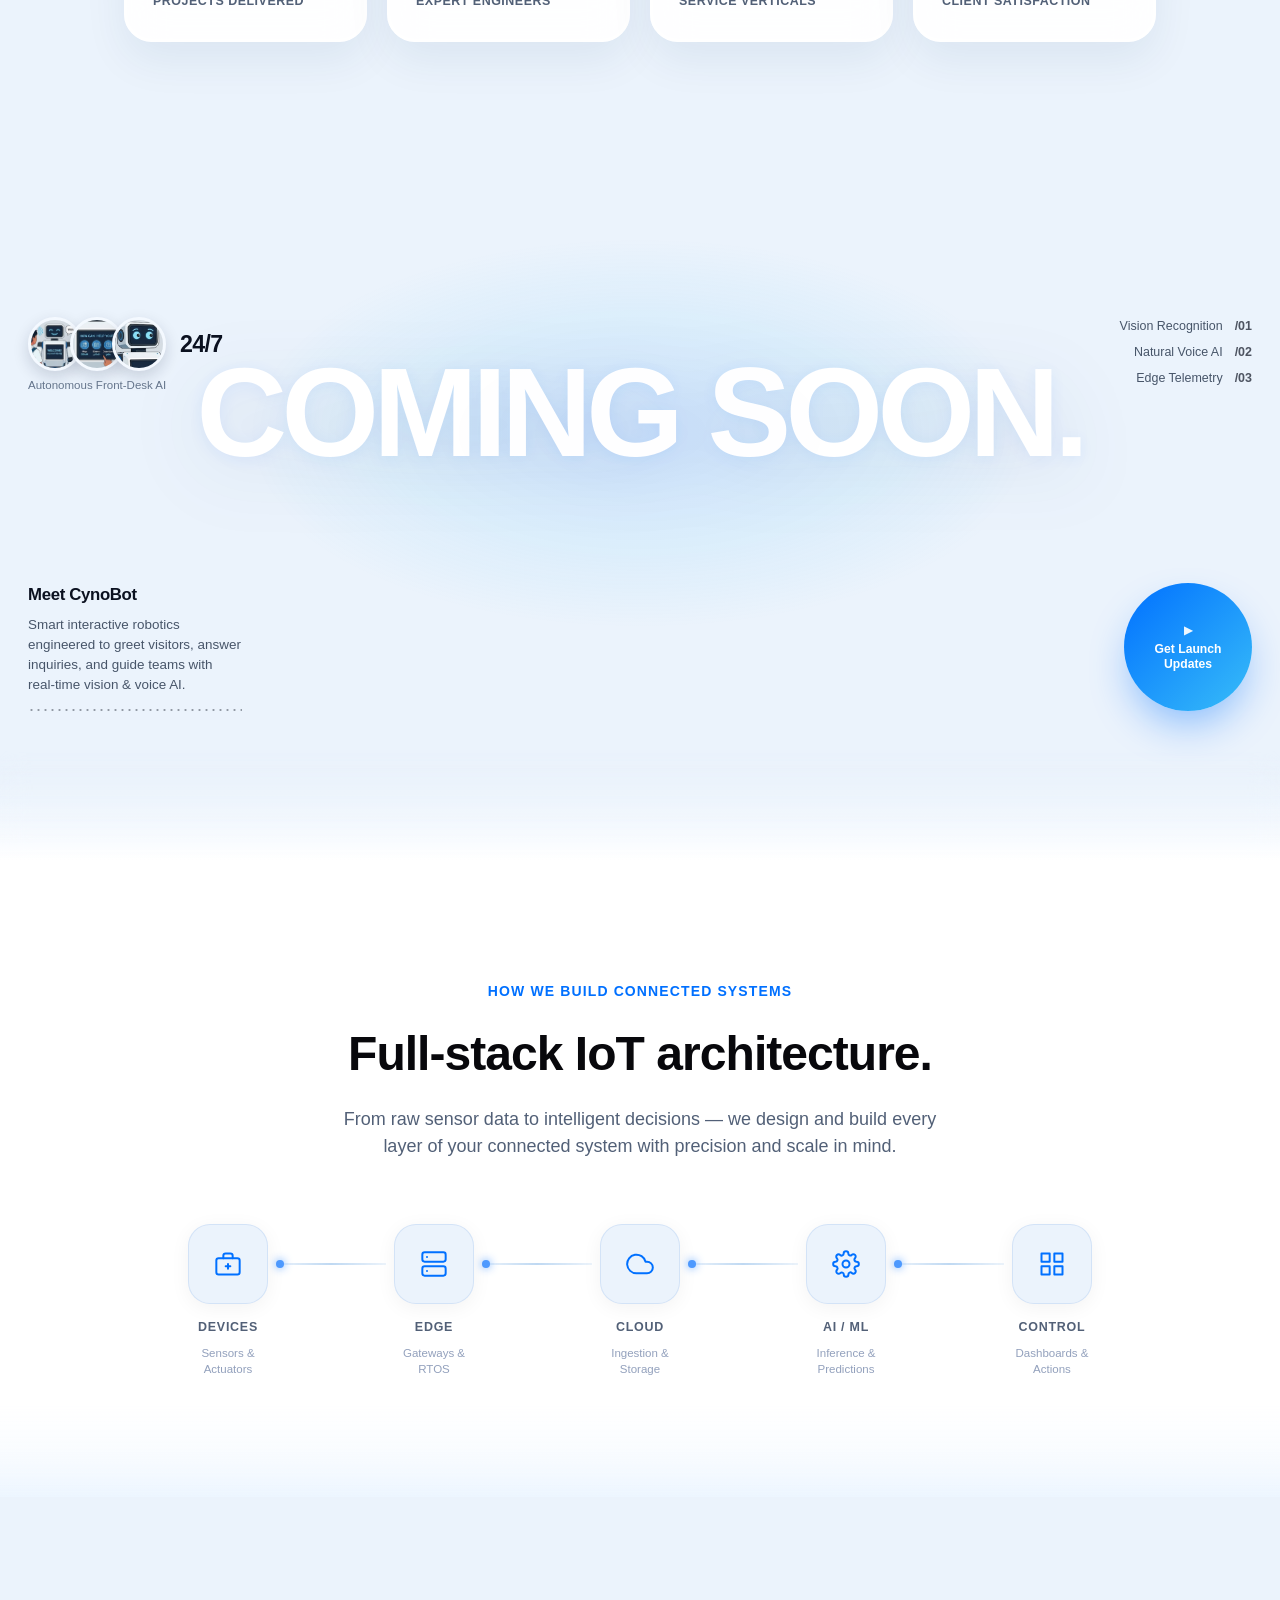
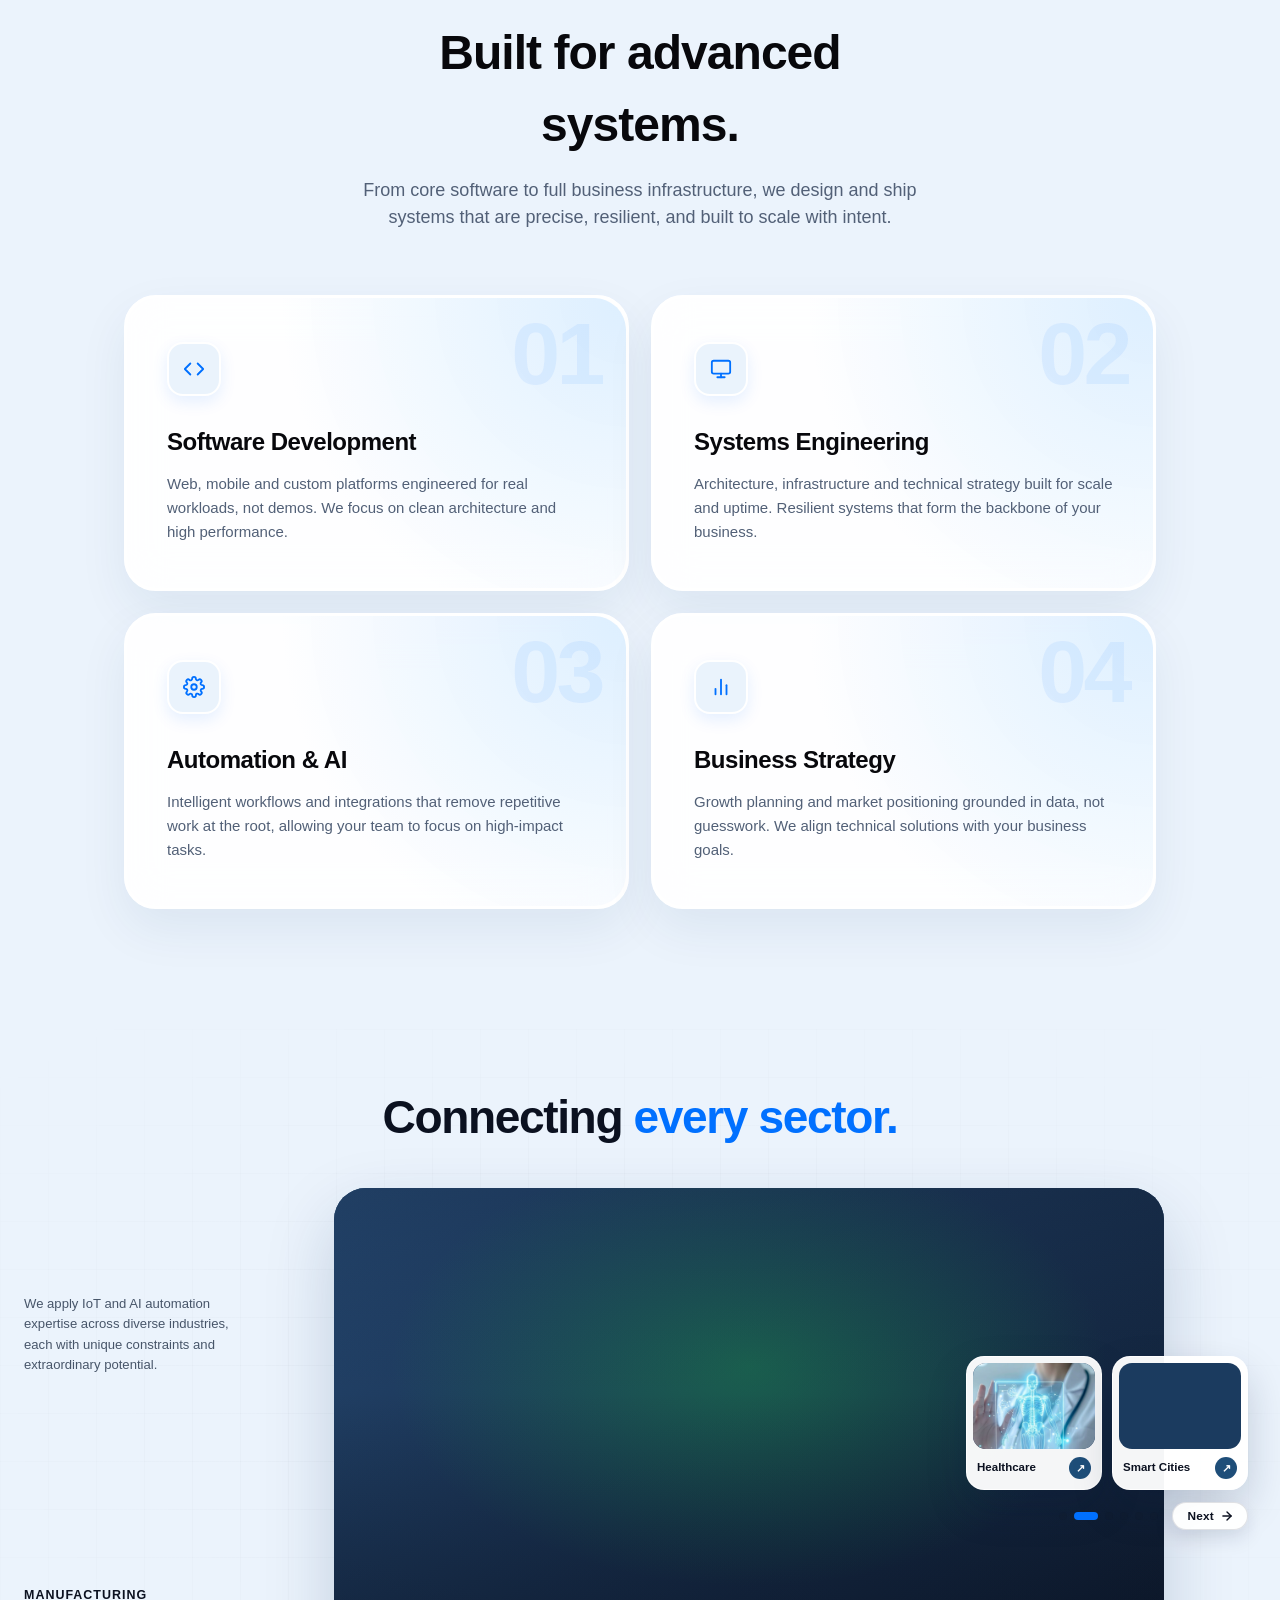
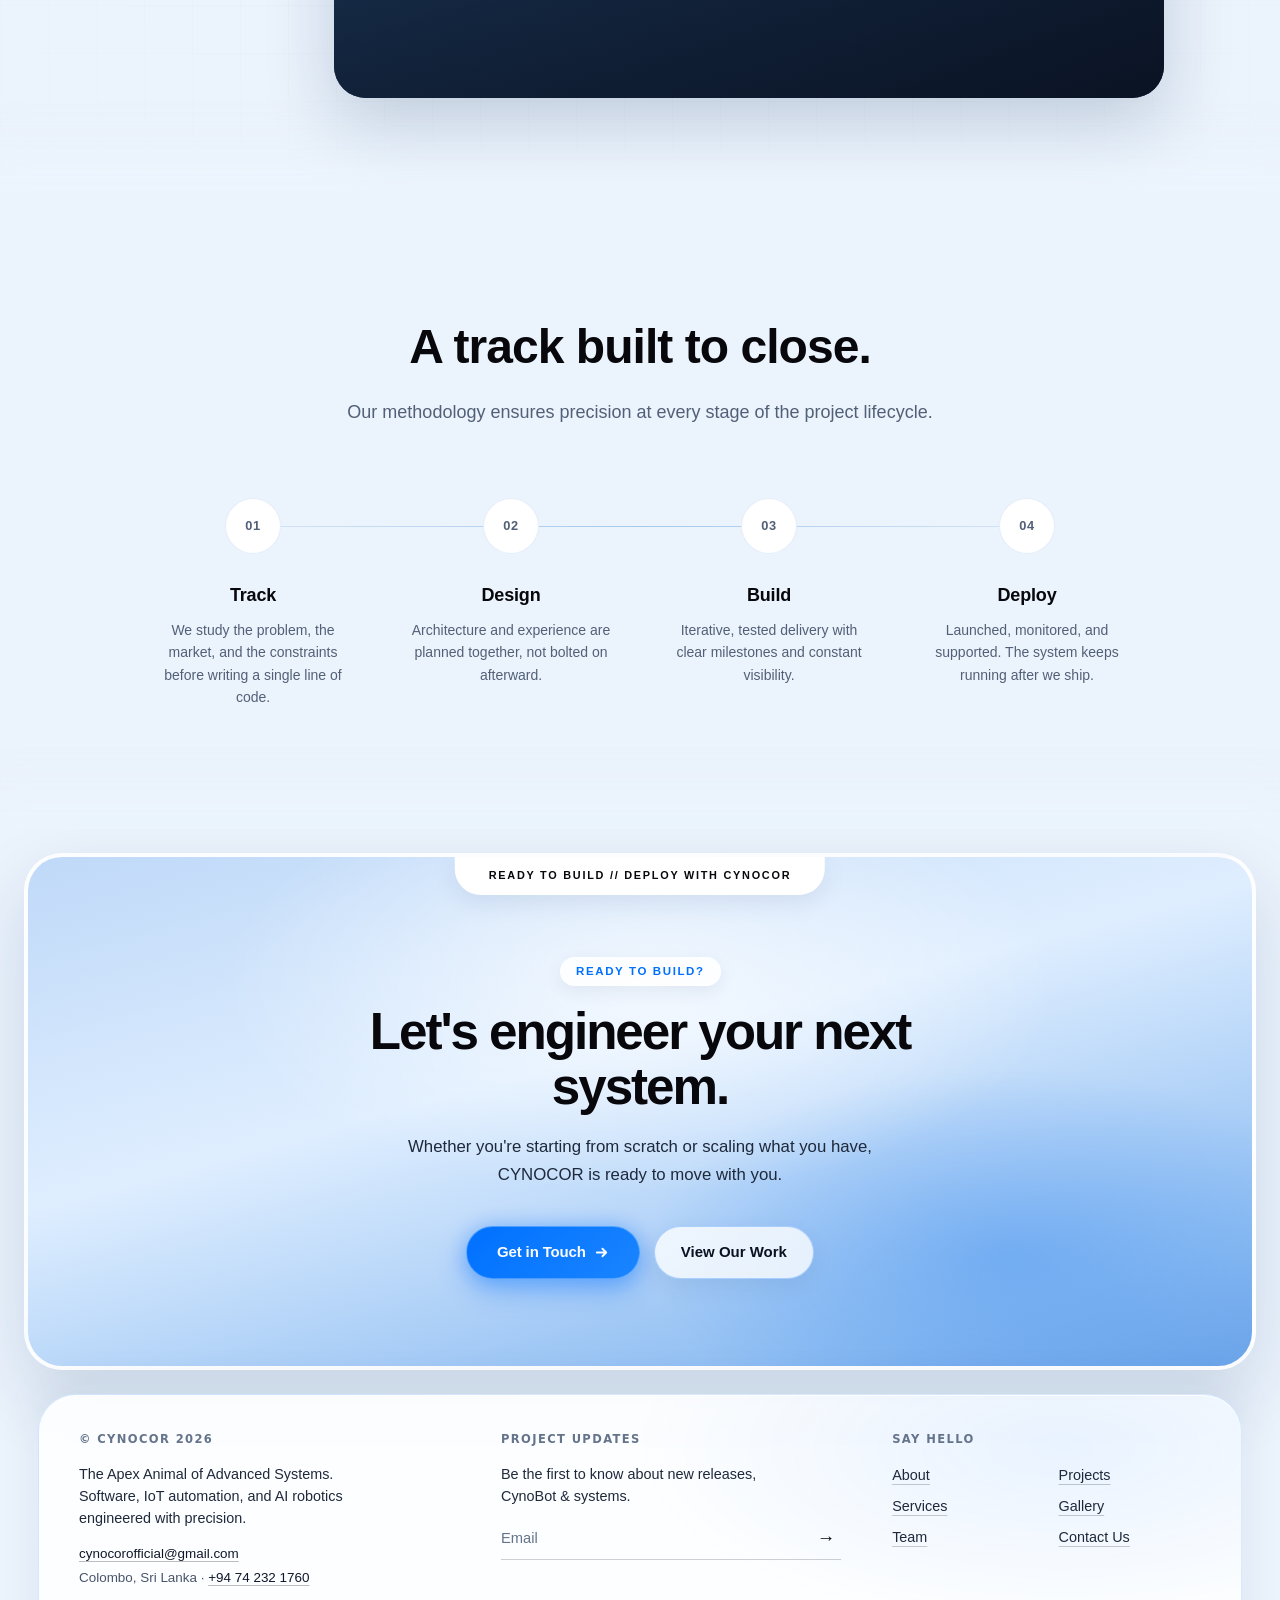
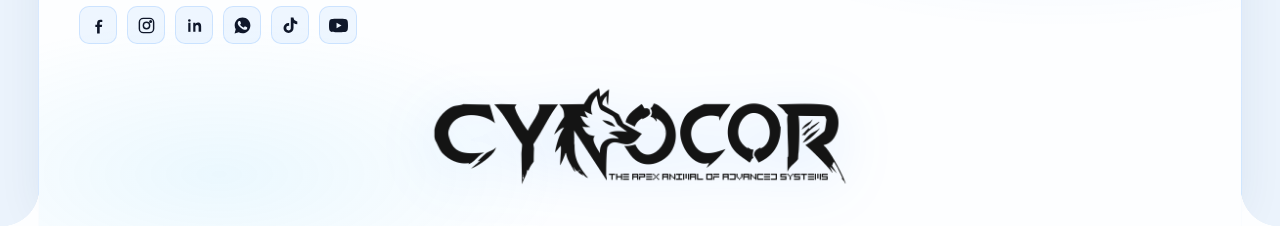
==== commit 8037ae6f: "feat: add new gallery events and update asset images" ====
--- a/index.html
+++ b/index.html
@@ -85,13 +85,66 @@
       display: flex;
       align-items: center;
       justify-content: center;
-      padding: 28px 24px 56px;
+      padding: 68px 24px 76px;
       overflow: visible;
-      background: transparent;
+      background: linear-gradient(
+        180deg,
+        rgba(255, 255, 255, 0) 0%,
+        rgba(255, 255, 255, 0.75) 56px,
+        #FFFFFF 115px,
+        #FFFFFF calc(100% - 115px),
+        rgba(255, 255, 255, 0.75) calc(100% - 56px),
+        rgba(255, 255, 255, 0) 100%
+      );
+      backdrop-filter: blur(16px);
+      -webkit-backdrop-filter: blur(16px);
+    }
+
+    .hero::before,
+    .hero::after {
+      content: '';
+      position: absolute;
+      left: 0;
+      right: 0;
+      height: 84px;
+      pointer-events: none;
+      z-index: 1;
+      backdrop-filter: blur(20px);
+      -webkit-backdrop-filter: blur(20px);
+    }
+
+    .hero::before {
+      top: 0;
+      background: linear-gradient(180deg, rgba(255, 255, 255, 0) 0%, rgba(255, 255, 255, 0.72) 100%);
+      -webkit-mask-image: linear-gradient(180deg, transparent 0%, black 100%);
+      mask-image: linear-gradient(180deg, transparent 0%, black 100%);
+    }
+
+    .hero::after {
+      bottom: 0;
+      background: linear-gradient(0deg, rgba(255, 255, 255, 0) 0%, rgba(255, 255, 255, 0.72) 100%);
+      -webkit-mask-image: linear-gradient(0deg, transparent 0%, black 100%);
+      mask-image: linear-gradient(0deg, transparent 0%, black 100%);
     }
 
     body.atmosphere-dark .hero {
-      background: transparent;
+      background: linear-gradient(
+        180deg,
+        rgba(8, 8, 12, 0) 0%,
+        rgba(8, 8, 12, 0.82) 56px,
+        #08080C 115px,
+        #08080C calc(100% - 115px),
+        rgba(8, 8, 12, 0.82) calc(100% - 56px),
+        rgba(8, 8, 12, 0) 100%
+      );
+    }
+
+    body.atmosphere-dark .hero::before {
+      background: linear-gradient(180deg, rgba(8, 8, 12, 0) 0%, rgba(8, 8, 12, 0.72) 100%);
+    }
+
+    body.atmosphere-dark .hero::after {
+      background: linear-gradient(0deg, rgba(8, 8, 12, 0) 0%, rgba(8, 8, 12, 0.72) 100%);
     }
 
     /* Subtle video blend in background */
@@ -173,30 +226,22 @@
       width: 100%;
       max-width: 1340px;
       min-height: 0;
-      border-radius: 38px;
-      border: 4px solid rgba(255, 255, 255, 0.94);
-      background:
-        radial-gradient(48% 54% at 48% 72%, rgba(122, 188, 255, 0.55) 0%, rgba(176, 216, 255, 0.28) 48%, transparent 76%),
-        radial-gradient(42% 48% at 16% 85%, rgba(135, 196, 255, 0.52) 0%, transparent 72%),
-        linear-gradient(165deg, rgba(235, 243, 251, 0.92) 0%, rgba(248, 251, 255, 0.88) 42%, rgba(178, 216, 255, 0.82) 100%);
-      box-shadow:
-        0 32px 80px rgba(15, 52, 105, 0.14),
-        0 4px 20px rgba(0, 112, 255, 0.08),
-        inset 0 1px 0 #FFFFFF;
-      padding: 22px 26px 22px;
+      border-radius: 0;
+      border: none;
+      background: transparent;
+      box-shadow: none;
+      padding: 0;
       display: flex;
       flex-direction: column;
       justify-content: space-between;
-      overflow: hidden;
-      transition: background 0.45s var(--ease), border-color 0.45s var(--ease), box-shadow 0.45s var(--ease);
+      overflow: visible;
+      transition: background 0.45s var(--ease);
     }
 
     body.atmosphere-dark .orizon-stage-frame {
-      border-color: rgba(0, 112, 255, 0.28);
-      background:
-        radial-gradient(50% 55% at 48% 68%, rgba(0, 112, 255, 0.26) 0%, transparent 72%),
-        linear-gradient(165deg, rgba(10, 14, 24, 0.92) 0%, rgba(8, 8, 12, 0.94) 55%, rgba(12, 24, 48, 0.92) 100%);
-      box-shadow: 0 32px 80px rgba(0, 0, 0, 0.65), 0 0 40px rgba(0, 112, 255, 0.14);
+      border: none;
+      background: transparent;
+      box-shadow: none;
     }
 
     /* ─── ORIZON TOP SCULPTED NOTCH BAR (INSIDE STAGE) ─── */
@@ -1230,8 +1275,8 @@
         padding: 76px 12px 28px 12px;
       }
       .orizon-stage-frame {
-        padding: 16px;
-        border-radius: 26px;
+        padding: 0;
+        border-radius: 0;
       }
       .orizon-notch-bar {
         flex-direction: column;
@@ -1862,8 +1907,9 @@
 
       .stats-grid { grid-template-columns: repeat(2, 1fr); gap: 28px 0; }
 
-      .services-strip { padding: 18px 0 12px; }
-      .service-badge { height: 44px; padding: 0 18px; }
+      .services-strip { padding: 14px 0; margin: 32px auto; width: calc(100% - 32px); }
+      .services-strip::before, .services-strip::after { width: 56px; }
+      .service-badge { height: 40px; padding: 0 16px; font-size: 0.8rem; }
 
       .cta-band { padding: 72px 0; }
     }
@@ -1878,6 +1924,10 @@
       .hero-subheading { font-size: clamp(0.9375rem, 4.5vw, 1.1rem); }
 
       .hero-lead { font-size: 0.9375rem; padding: 0 8px; }
+      .services-strip { width: calc(100% - 24px); margin: 24px auto; padding: 10px 0; border-width: 2px; }
+      .services-strip::before, .services-strip::after { width: 38px; }
+      .services-strip-track { gap: 10px; }
+      .service-badge { height: 36px; padding: 0 14px; font-size: 0.76rem; gap: 7px; }
     }
 
     /* ─── ORIZON SCULPTED FLOATING HERO NAV ────────────── */
@@ -4026,6 +4076,950 @@
         justify-content: center;
         flex-wrap: wrap;
       }
+    }
+    /* ─── HERO V2: CENTERED EDITORIAL + MACBOOK PRO + FLOATING METRIC CARDS ─── */
+    .cyno-hero-v2 {
+      position: relative;
+      z-index: 2;
+      width: 100%;
+      max-width: 1120px;
+      margin: 0 auto;
+      padding: 18px 12px 10px;
+      display: flex;
+      flex-direction: column;
+      align-items: center;
+      text-align: center;
+    }
+    .cyno-hero-pill {
+      display: inline-flex;
+      align-items: center;
+      gap: 8px;
+      padding: 6px 14px;
+      border-radius: 999px;
+      background: rgba(255, 255, 255, 0.86);
+      border: 1px solid rgba(0, 112, 255, 0.16);
+      font-size: 0.78rem;
+      font-weight: 600;
+      color: #0F172A;
+      box-shadow: 0 6px 18px rgba(15, 23, 42, 0.06);
+      margin-bottom: 16px;
+    }
+    .cyno-hero-pill-dot {
+      width: 7px;
+      height: 7px;
+      border-radius: 50%;
+      background: #0070FF;
+      box-shadow: 0 0 0 3px rgba(0, 112, 255, 0.18);
+    }
+    .cyno-hero-title {
+      font-family: "Space Grotesk", system-ui, sans-serif;
+      font-size: clamp(2.1rem, 4.4vw, 3.55rem);
+      font-weight: 700;
+      line-height: 1.08;
+      letter-spacing: -0.03em;
+      color: #08080C;
+      max-width: 720px;
+      margin: 0 0 14px;
+    }
+    .cyno-hero-accent {
+      color: #0070FF;
+    }
+    .cyno-hero-sub {
+      font-size: clamp(0.92rem, 1.3vw, 1.04rem);
+      line-height: 1.6;
+      color: #475569;
+      max-width: 560px;
+      margin: 0 0 22px;
+    }
+    .cyno-hero-ctas {
+      display: inline-flex;
+      align-items: center;
+      justify-content: center;
+      gap: 12px;
+      flex-wrap: wrap;
+      margin-bottom: 34px;
+    }
+    .cyno-cta-primary {
+      display: inline-flex;
+      align-items: center;
+      gap: 8px;
+      padding: 12px 24px;
+      border-radius: 999px;
+      background: #08080C;
+      color: #FFFFFF;
+      font-size: 0.9rem;
+      font-weight: 600;
+      text-decoration: none;
+      box-shadow: 0 10px 24px rgba(8, 8, 12, 0.18);
+      transition: transform 0.25s ease, background 0.25s ease, box-shadow 0.25s ease;
+    }
+    .cyno-cta-primary:hover {
+      background: #0070FF;
+      transform: translateY(-2px);
+      box-shadow: 0 14px 28px rgba(0, 112, 255, 0.28);
+    }
+    .cyno-cta-secondary {
+      display: inline-flex;
+      align-items: center;
+      gap: 8px;
+      padding: 12px 24px;
+      border-radius: 999px;
+      background: rgba(255, 255, 255, 0.92);
+      color: #08080C;
+      border: 1.5px solid rgba(15, 23, 42, 0.16);
+      font-size: 0.9rem;
+      font-weight: 600;
+      text-decoration: none;
+      transition: transform 0.25s ease, border-color 0.25s ease, color 0.25s ease;
+    }
+    .cyno-cta-secondary:hover {
+      border-color: #0070FF;
+      color: #0070FF;
+      transform: translateY(-2px);
+    }
+
+    /* Centerpiece Stage with Concentric Halo + MacBook Pro + Floating Satellite Cards */
+    .cyno-hero-stage {
+      position: relative;
+      width: 100%;
+      max-width: 1040px;
+      min-height: 390px;
+      display: flex;
+      align-items: center;
+      justify-content: center;
+      margin: 0 auto 24px;
+      padding: 12px 0 18px;
+    }
+    .cyno-stage-arc {
+      position: absolute;
+      width: 560px;
+      height: 560px;
+      border-radius: 50%;
+      top: 10px;
+      left: 50%;
+      transform: translateX(-50%);
+      background: radial-gradient(circle, rgba(0, 112, 255, 0.10) 0%, rgba(56, 189, 248, 0.06) 48%, transparent 72%);
+      border: 1px solid rgba(0, 112, 255, 0.09);
+      pointer-events: none;
+      z-index: 0;
+    }
+    .cyno-stage-arc::before {
+      content: "";
+      position: absolute;
+      inset: 54px;
+      border-radius: 50%;
+      border: 1px solid rgba(0, 112, 255, 0.08);
+    }
+
+    /* Transparent MacBook Pro + Smooth 3D Layer-Cycling Project Windows */
+    .cyno-macbook {
+      position: relative;
+      z-index: 2;
+      width: min(510px, 88vw);
+      margin: 26px auto 0;
+      perspective: 1400px;
+    }
+    .cyno-mbp-photo {
+      width: 100%;
+      height: auto;
+      display: block;
+      filter: drop-shadow(0 24px 36px rgba(15, 23, 42, 0.22));
+      user-select: none;
+      pointer-events: none;
+    }
+    .cyno-pop-stage {
+      position: absolute;
+      top: 5%;
+      left: 5%;
+      width: 61%;
+      height: 55%;
+      transform-style: preserve-3d;
+      transform: rotateZ(-4.65deg) skewX(3.2deg) rotateY(14deg);
+    }
+
+    /* 3D Popped-Out Project Windows — Uncropped 16:9 Media + Smooth GPU Transitions */
+    .cyno-pop-win {
+      position: absolute;
+      top: 0;
+      left: 0;
+      width: 58%;
+      display: flex;
+      flex-direction: column;
+      background: #FFFFFF;
+      border-radius: 9px;
+      border: 1px solid rgba(255, 255, 255, 0.96);
+      box-shadow:
+        0 14px 30px rgba(15, 23, 42, 0.20),
+        0 3px 8px rgba(15, 23, 42, 0.08);
+      overflow: hidden;
+      transform-style: preserve-3d;
+      transform-origin: center center;
+      will-change: transform, opacity;
+      cursor: pointer;
+      transition:
+        transform 1.5s cubic-bezier(0.22, 1, 0.36, 1),
+        opacity 1.2s ease,
+        box-shadow 1.4s ease;
+    }
+    .cyno-pop-bar {
+      flex-shrink: 0;
+      display: flex;
+      align-items: center;
+      justify-content: space-between;
+      padding: 3px 6px;
+      background: #F8FAFC;
+      border-bottom: 1px solid #E2E8F0;
+      font-size: 0.44rem;
+      font-weight: 700;
+      color: #334155;
+      white-space: nowrap;
+      overflow: hidden;
+    }
+    .cyno-pop-dots { display: flex; gap: 2.5px; flex-shrink: 0; }
+    .cyno-pop-dots i { width: 4px; height: 4px; border-radius: 50%; display: block; }
+    .cyno-pop-dots i:nth-child(1) { background: #FF5F56; }
+    .cyno-pop-dots i:nth-child(2) { background: #FFBD2E; }
+    .cyno-pop-dots i:nth-child(3) { background: #27C93F; }
+
+    .cyno-pop-media {
+      position: relative;
+      width: 100%;
+      aspect-ratio: 16 / 9;
+      overflow: hidden;
+      background: #0F172A;
+    }
+    .cyno-pop-media img {
+      width: 100%;
+      height: 100%;
+      object-fit: cover;
+      object-position: top center;
+      display: block;
+    }
+    .cyno-pop-tag {
+      position: absolute;
+      left: 6px;
+      bottom: 5px;
+      padding: 2px 6px;
+      border-radius: 999px;
+      background: rgba(15, 23, 42, 0.78);
+      color: #FFFFFF;
+      font-size: 0.42rem;
+      font-weight: 700;
+      backdrop-filter: blur(6px);
+    }
+    .cyno-pop-foot {
+      flex-shrink: 0;
+      padding: 4px 7px;
+      background: #FFFFFF;
+      display: flex;
+      align-items: center;
+      justify-content: space-between;
+      gap: 4px;
+      text-align: left;
+    }
+    .cyno-pop-foot strong { display: block; font-size: 0.5rem; color: #0F172A; line-height: 1.15; }
+    .cyno-pop-foot small { font-size: 0.4rem; color: #64748B; display: block; }
+    .cyno-pop-pill {
+      padding: 2px 5px;
+      border-radius: 999px;
+      background: #EFF6FF;
+      color: #0070FF;
+      font-size: 0.38rem;
+      font-weight: 700;
+      white-space: nowrap;
+      flex-shrink: 0;
+    }
+
+    /* 5 GPU-Composited 3D Layer Slots: Back slots match screen angle, Front Spotlight (slot 2) Centered & Large */
+    .cyno-pop-win[data-slot="0"] {
+      transform: translate3d(-2%, -2%, 10px) scale(0.68);
+      z-index: 2;
+      opacity: 0.82;
+    }
+    .cyno-pop-win[data-slot="1"] {
+      transform: translate3d(-4%, 52%, 22px) scale(0.70);
+      z-index: 3;
+      opacity: 0.86;
+    }
+    .cyno-pop-win[data-slot="2"] {
+      transform: translate3d(42.5%, 16%, 125px) scale(1.44);
+      z-index: 6;
+      opacity: 1;
+      box-shadow:
+        0 30px 60px rgba(15, 23, 42, 0.36),
+        0 12px 28px rgba(0, 112, 255, 0.24);
+    }
+    .cyno-pop-win[data-slot="3"] {
+      transform: translate3d(88%, -4%, 34px) scale(0.70);
+      z-index: 5;
+      opacity: 0.88;
+    }
+    .cyno-pop-win[data-slot="4"] {
+      transform: translate3d(86%, 52%, 26px) scale(0.70);
+      z-index: 4;
+      opacity: 0.86;
+    }
+
+    /* Floating Satellite Cards around MacBook Pro */
+    .cyno-float-card {
+      position: absolute;
+      z-index: 3;
+      border-radius: 18px;
+      padding: 14px 16px;
+      text-align: left;
+      box-shadow: 0 16px 36px rgba(15, 23, 42, 0.10);
+      border: 1px solid rgba(255, 255, 255, 0.85);
+      transition: transform 0.3s ease, box-shadow 0.3s ease;
+    }
+    .cyno-float-card:hover {
+      transform: translateY(-4px);
+      box-shadow: 0 22px 44px rgba(0, 112, 255, 0.14);
+      transition-delay: 0s !important;
+    }
+    .cyno-float-card.fade-up {
+      transition:
+        opacity 0.85s cubic-bezier(0.22, 1, 0.36, 1),
+        transform 0.85s cubic-bezier(0.22, 1, 0.36, 1),
+        box-shadow 0.3s ease;
+    }
+    .cyno-pocket-cta.fade-up {
+      transition:
+        opacity 0.85s cubic-bezier(0.22, 1, 0.36, 1),
+        transform 0.85s cubic-bezier(0.22, 1, 0.36, 1),
+        background 0.25s ease, color 0.25s ease, border-color 0.25s ease;
+    }
+    .cyno-pocket-cta.fade-up:hover { transition-delay: 0s !important; }
+    .cyno-d1 { transition-delay: 0.08s; }
+    .cyno-d2 { transition-delay: 0.16s; }
+    .cyno-d3 { transition-delay: 0.24s; }
+    .cyno-d4 { transition-delay: 0.32s; }
+    .cyno-d5 { transition-delay: 0.40s; }
+    .cyno-fc-left-top {
+      top: 10px;
+      left: 44px;
+      width: 164px;
+      height: 176px;
+      padding: 10px;
+      border-radius: 18px;
+      border: 1px solid rgba(255, 255, 255, 0.85);
+      background: linear-gradient(160deg, #DDEAF8 0%, #B8D2EC 58%, #A2C0E2 100%);
+      overflow: hidden;
+      display: flex;
+      flex-direction: column;
+      justify-content: space-between;
+    }
+    .cyno-fc-left-top::before {
+      content: "";
+      position: absolute;
+      inset: 0;
+      background:
+        linear-gradient(125deg, rgba(255, 255, 255, 0.45) 0%, rgba(255, 255, 255, 0) 42%),
+        linear-gradient(175deg, transparent 62%, rgba(154, 189, 226, 0.75) 62.5%, #B5D2EE 100%);
+      pointer-events: none;
+    }
+    .cyno-fc-badge {
+      position: relative;
+      z-index: 2;
+      align-self: flex-start;
+      display: inline-block;
+      padding: 4px 10px;
+      border-radius: 999px;
+      background: #FFFFFF;
+      color: #0F172A;
+      font-size: 0.66rem;
+      font-weight: 700;
+      box-shadow: 0 2px 6px rgba(15, 23, 42, 0.08);
+    }
+    .cyno-fc-lt-art {
+      position: relative;
+      z-index: 2;
+      width: 100%;
+      height: 104px;
+      display: flex;
+      align-items: center;
+      justify-content: center;
+      pointer-events: none;
+    }
+    .cyno-fc-lt-art svg {
+      width: 128px;
+      height: 92px;
+      filter: drop-shadow(0 10px 14px rgba(30, 64, 120, 0.22));
+    }
+    .cyno-fc-stars {
+      top: 172px;
+      left: 112px;
+      padding: 7px 14px;
+      border-radius: 999px;
+      border: 1px solid rgba(255, 255, 255, 0.75);
+      background: linear-gradient(135deg, #FBC8FF 0%, #F6B2FC 100%);
+      display: inline-flex;
+      align-items: center;
+      gap: 7px;
+      font-size: 0.72rem;
+      font-weight: 700;
+      color: #111827;
+      box-shadow: 0 10px 22px rgba(192, 84, 214, 0.16);
+    }
+    .cyno-fc-stars span { color: #0F172A; letter-spacing: 2px; font-size: 0.88rem; line-height: 1; }
+    .cyno-fc-left-bot {
+      bottom: 18px;
+      left: 8px;
+      width: 224px;
+      padding: 15px 18px;
+      border-radius: 18px;
+      border: 1px solid rgba(255, 255, 255, 0.75);
+      background: linear-gradient(145deg, #FFE878 0%, #FFDA58 100%);
+      display: flex;
+      align-items: center;
+      gap: 16px;
+      box-shadow: 0 14px 28px rgba(217, 169, 28, 0.18);
+    }
+    .cyno-fc-mini-bars { display: flex; align-items: flex-end; gap: 5px; height: 38px; flex-shrink: 0; }
+    .cyno-fc-mini-bars i { width: 9px; border-radius: 2px; background: #2D1606; }
+    .cyno-fc-mini-bars i:nth-child(1) { height: 42%; }
+    .cyno-fc-mini-bars i:nth-child(2) { height: 100%; }
+    .cyno-fc-mini-bars i:nth-child(3) { height: 64%; }
+    .cyno-fc-lb-info { display: flex; flex-direction: column; gap: 3px; }
+    .cyno-fc-left-bot small { font-size: 0.72rem; font-weight: 500; color: #5C4410; line-height: 1.1; }
+    .cyno-fc-lb-row { display: flex; align-items: center; gap: 8px; }
+    .cyno-fc-left-bot strong { display: block; font-family: "Space Grotesk", sans-serif; font-size: 1.65rem; font-weight: 600; color: #2D1606; line-height: 1; letter-spacing: -0.02em; }
+    .cyno-fc-lb-up {
+      width: 22px;
+      height: 22px;
+      border-radius: 50%;
+      background: #111827;
+      color: #FFFFFF;
+      display: inline-flex;
+      align-items: center;
+      justify-content: center;
+      flex-shrink: 0;
+    }
+
+    .cyno-fc-right-top {
+      top: 16px;
+      right: 14px;
+      width: 244px;
+      padding: 14px 16px;
+      background: linear-gradient(145deg, #CCF9C9 0%, #B2F2B0 100%);
+      display: flex;
+      align-items: center;
+      justify-content: space-between;
+      gap: 10px;
+    }
+    .cyno-fc-rt-left { min-width: 0; }
+    .cyno-fc-rt-nums { display: flex; align-items: baseline; gap: 5px; margin-bottom: 2px; }
+    .cyno-fc-rt-nums strong { font-family: "Space Grotesk", sans-serif; font-size: 1.95rem; font-weight: 700; color: #08080C; line-height: 1; }
+    .cyno-fc-rt-nums span { font-size: 0.92rem; font-weight: 500; color: #0F172A; }
+    .cyno-fc-right-top p { font-size: 0.72rem; color: #1E293B; margin: 0 0 10px; font-weight: 500; }
+    .cyno-fc-rt-pill {
+      display: inline-block;
+      padding: 5px 12px;
+      border-radius: 999px;
+      background: #FFFFFF;
+      color: #08080C;
+      font-size: 0.72rem;
+      font-weight: 700;
+      box-shadow: 0 2px 8px rgba(15, 23, 42, 0.06);
+    }
+    .cyno-fc-rt-art {
+      width: 58px;
+      height: 76px;
+      flex-shrink: 0;
+      transform: rotate(14deg);
+      filter: drop-shadow(0 8px 12px rgba(6, 78, 59, 0.18));
+    }
+    .cyno-fc-right-bot {
+      bottom: 10px;
+      right: 12px;
+      width: 210px;
+      padding: 10px 10px 11px;
+      background: #FFFFFF;
+      border-radius: 18px;
+      box-shadow: 0 18px 40px rgba(15, 23, 42, 0.12);
+    }
+    .cyno-fc-media-box {
+      position: relative;
+      width: 100%;
+      height: 110px;
+      border-radius: 12px;
+      overflow: hidden;
+      background: linear-gradient(135deg, #0B1933 0%, #1E3A8A 100%);
+      margin-bottom: 10px;
+    }
+    .cyno-fc-media-box img {
+      width: 100%;
+      height: 100%;
+      object-fit: cover;
+      display: block;
+    }
+    .cyno-fc-media-caption {
+      position: absolute;
+      inset: auto 0 0 0;
+      padding: 16px 10px 8px;
+      background: linear-gradient(180deg, transparent 0%, rgba(8, 8, 12, 0.78) 100%);
+      color: #FFFFFF;
+      font-size: 0.68rem;
+      font-weight: 700;
+      line-height: 1.25;
+      text-align: right;
+    }
+    .cyno-fc-tooltip {
+      position: absolute;
+      left: 8px;
+      bottom: 34px;
+      background: #1C0D0A;
+      color: #FFFFFF;
+      font-size: 0.72rem;
+      font-weight: 700;
+      padding: 4px 10px;
+      border-radius: 8px;
+      box-shadow: 0 6px 14px rgba(0, 0, 0, 0.25);
+      z-index: 4;
+    }
+    .cyno-fc-tooltip::after {
+      content: '';
+      position: absolute;
+      left: 14px;
+      bottom: -5px;
+      width: 0;
+      height: 0;
+      border-left: 5px solid transparent;
+      border-right: 5px solid transparent;
+      border-top: 5px solid #1C0D0A;
+    }
+    .cyno-fc-actions {
+      display: flex;
+      align-items: center;
+      justify-content: space-between;
+      padding: 0 4px;
+    }
+    .cyno-fc-act-left {
+      display: inline-flex;
+      align-items: center;
+      gap: 9px;
+      color: #CBD5E1;
+    }
+    .cyno-fc-act-left svg,
+    .cyno-fc-act-share svg {
+      width: 15px;
+      height: 15px;
+      display: block;
+    }
+    .cyno-fc-heart { color: #FF2E4C; }
+    .cyno-fc-act-share { color: #94A3B8; text-decoration: none; transition: color 0.2s ease, transform 0.2s ease; }
+    .cyno-fc-act-share:hover { color: #0070FF; transform: translate(1px, -1px); }
+
+    /* Bottom Capability Strip */
+    .cyno-trust-strip {
+      width: 100%;
+      max-width: 960px;
+      margin: 6px auto 0;
+      padding-top: 16px;
+      border-top: 1px solid rgba(15, 23, 42, 0.08);
+      display: flex;
+      align-items: center;
+      justify-content: center;
+      flex-wrap: wrap;
+      gap: 14px 28px;
+      font-size: 0.8rem;
+      font-weight: 700;
+      color: #475569;
+      letter-spacing: 0.02em;
+    }
+
+    /* Dark Mode Overrides for Hero V2 */
+    body.atmosphere-dark .cyno-hero-pill { background: rgba(15, 23, 42, 0.86); border-color: rgba(56, 189, 248, 0.25); color: #F8FAFC; }
+    body.atmosphere-dark .cyno-hero-title { color: #F8FAFC; }
+    body.atmosphere-dark .cyno-hero-sub { color: #94A3B8; }
+    body.atmosphere-dark .cyno-cta-primary { background: #0070FF; }
+    body.atmosphere-dark .cyno-cta-secondary { background: rgba(15, 23, 42, 0.82); color: #F8FAFC; border-color: rgba(148, 163, 184, 0.28); }
+    body.atmosphere-dark .cyno-fc-right-bot { background: rgba(15, 23, 42, 0.92); border-color: rgba(56, 189, 248, 0.22); }
+    body.atmosphere-dark .cyno-fc-rb-head h4 { color: #F8FAFC; }
+    body.atmosphere-dark .cyno-fc-rb-sub { color: #94A3B8; }
+    body.atmosphere-dark .cyno-fc-rb-specs span { background: rgba(0, 112, 255, 0.16); color: #7DD3FC; }
+    body.atmosphere-dark .cyno-trust-strip { border-top-color: rgba(148, 163, 184, 0.14); color: #94A3B8; }
+
+    /* Responsive Mobile Layout */
+    @media (max-width: 960px) {
+      .cyno-hero-stage {
+        min-height: auto;
+        gap: 12px;
+        display: grid;
+        grid-template-columns: repeat(2, minmax(0, 1fr));
+        align-items: stretch;
+        padding-bottom: 18px;
+      }
+      .cyno-macbook { grid-column: 1 / -1; width: min(460px, 94vw); margin: 14px auto 8px; }
+      .cyno-pop-stage { transform: rotateZ(-4.65deg) skewX(3.2deg) rotateY(10deg); }
+      .cyno-float-card { position: relative; top: auto; right: auto; bottom: auto; left: auto; width: 100%; height: auto; }
+      .cyno-fc-stars { grid-column: 1 / -1; justify-self: center; width: auto; order: 2; }
+      .cyno-fc-left-top { order: 3; min-height: 150px; }
+      .cyno-fc-right-top { order: 4; }
+      .cyno-fc-left-bot { order: 5; }
+      .cyno-fc-right-bot { order: 6; }
+      .cyno-stage-arc { width: 310px; height: 310px; }
+    }
+    @media (max-width: 640px) {
+      .cyno-hero-v2 { padding: 12px 14px 8px; }
+      .cyno-hero-pill { margin-bottom: 12px; font-size: 0.72rem; padding: 5px 12px; }
+      .cyno-hero-title { font-size: clamp(1.85rem, 8.2vw, 2.45rem); margin-bottom: 10px; }
+      .cyno-hero-sub { font-size: 0.88rem; margin-bottom: 18px; }
+      .cyno-hero-ctas { width: 100%; max-width: 360px; gap: 10px; margin-bottom: 16px; }
+      .cyno-cta-primary, .cyno-cta-secondary { padding: 11px 16px; font-size: 0.82rem; flex: 1 1 140px; justify-content: center; }
+      .cyno-hero-stage { gap: 10px; padding-bottom: 14px; }
+      .cyno-macbook { width: 100%; max-width: 380px; margin: 10px auto 6px; }
+      .cyno-stage-arc { width: 260px; height: 260px; }
+      .cyno-float-card { padding: 11px 12px; border-radius: 16px; }
+      .cyno-fc-left-top { min-height: 132px; padding: 10px; }
+      .cyno-fc-lt-art { height: 74px; }
+      .cyno-fc-lt-art svg { width: 96px; height: 68px; }
+      .cyno-fc-right-top { flex-direction: column; align-items: flex-start; justify-content: center; gap: 4px; }
+      .cyno-fc-rt-nums strong { font-size: 1.48rem; }
+      .cyno-fc-rt-nums span { font-size: 0.8rem; }
+      .cyno-fc-right-top p { font-size: 0.68rem; margin-bottom: 6px; }
+      .cyno-fc-rt-art { display: none; }
+      .cyno-fc-left-bot { padding: 12px; gap: 10px; }
+      .cyno-fc-mini-bars { height: 30px; gap: 4px; }
+      .cyno-fc-mini-bars i { width: 7px; }
+      .cyno-fc-left-bot strong { font-size: 1.32rem; }
+      .cyno-fc-lb-up { width: 19px; height: 19px; }
+      .cyno-fc-right-bot { padding: 8px 8px 9px; }
+      .cyno-fc-media-box { height: 80px; margin-bottom: 7px; }
+      .cyno-fc-tooltip { bottom: 27px; font-size: 0.64rem; padding: 3px 8px; }
+      .cyno-pop-foot { padding: 4px 6px; }
+      .cyno-pop-foot strong { font-size: 0.54rem; }
+      .cyno-pop-foot small, .cyno-pop-pill { display: none; }
+      .cyno-trust-strip { gap: 8px 14px; padding-top: 14px; font-size: 0.72rem; }
+      .cyno-trust-strip span:nth-child(even) { display: none; }
+    }
+
+    /* ── Make Your Life Easier (Pocket AI Section) ── */
+    .cyno-pocket-ai {
+      position: relative;
+      padding: 92px 24px 36px;
+      margin-top: -28px;
+      background: linear-gradient(180deg,
+        rgba(255, 255, 255, 0) 0%,
+        rgba(255, 255, 255, 0.78) 12%,
+        rgba(255, 255, 255, 0.92) 48%,
+        rgba(255, 255, 255, 0.78) 86%,
+        rgba(255, 255, 255, 0) 100%);
+      backdrop-filter: blur(22px);
+      -webkit-backdrop-filter: blur(22px);
+      -webkit-mask-image: linear-gradient(180deg, transparent 0%, #000 9%, #000 91%, transparent 100%);
+      mask-image: linear-gradient(180deg, transparent 0%, #000 9%, #000 91%, transparent 100%);
+      overflow: hidden;
+      text-align: center;
+    }
+    .cyno-pocket-ai::before {
+      content: "";
+      position: absolute;
+      inset: 28% -12% 4%;
+      background:
+        radial-gradient(ellipse 44% 54% at 18% 58%, rgba(216, 150, 255, 0.34) 0%, transparent 74%),
+        radial-gradient(ellipse 46% 52% at 50% 44%, rgba(255, 198, 146, 0.42) 0%, transparent 74%),
+        radial-gradient(ellipse 44% 54% at 82% 54%, rgba(165, 216, 255, 0.32) 0%, transparent 74%);
+      filter: blur(52px);
+      pointer-events: none;
+      z-index: 0;
+    }
+    .cyno-pocket-ai::after {
+      content: "";
+      position: absolute;
+      left: 0;
+      right: 0;
+      bottom: 0;
+      height: 136px;
+      background: linear-gradient(180deg, rgba(255, 255, 255, 0) 0%, rgba(244, 249, 255, 0.55) 52%, rgba(244, 249, 255, 0) 100%);
+      backdrop-filter: blur(20px);
+      -webkit-backdrop-filter: blur(20px);
+      -webkit-mask-image: linear-gradient(180deg, transparent 0%, #000 45%, #000 72%, transparent 100%);
+      mask-image: linear-gradient(180deg, transparent 0%, #000 45%, #000 72%, transparent 100%);
+      pointer-events: none;
+      z-index: 2;
+    }
+    .cyno-pocket-inner {
+      position: relative;
+      z-index: 1;
+      max-width: 780px;
+      margin: 0 auto;
+    }
+    .cyno-pocket-eyebrow {
+      display: inline-flex;
+      align-items: center;
+      gap: 7px;
+      padding: 6px 14px;
+      border-radius: 999px;
+      background: rgba(255, 255, 255, 0.9);
+      border: 1px solid rgba(0, 112, 255, 0.16);
+      font-family: "Inter", system-ui, sans-serif;
+      font-size: 0.78rem;
+      font-weight: 600;
+      color: #0F172A;
+      letter-spacing: 0.01em;
+      box-shadow: 0 6px 18px rgba(15, 23, 42, 0.06);
+      margin-bottom: 16px;
+    }
+    .cyno-pocket-title {
+      font-family: "Space Grotesk", system-ui, sans-serif;
+      font-size: clamp(2rem, 4.2vw, 3.25rem);
+      font-weight: 700;
+      line-height: 1.08;
+      letter-spacing: -0.03em;
+      color: #08080C;
+      margin: 0 0 16px;
+    }
+    .cyno-pocket-sub {
+      max-width: 560px;
+      margin: 0 auto 24px;
+      font-family: "Inter", system-ui, sans-serif;
+      font-size: clamp(0.92rem, 1.3vw, 1.02rem);
+      line-height: 1.6;
+      color: #475569;
+    }
+    .cyno-pocket-cta {
+      display: inline-flex;
+      align-items: center;
+      gap: 8px;
+      padding: 12px 24px;
+      border-radius: 999px;
+      border: 1px solid rgba(15, 23, 42, 0.22);
+      background: rgba(255, 255, 255, 0.88);
+      color: #0F172A;
+      font-family: "Inter", system-ui, sans-serif;
+      font-size: 0.88rem;
+      font-weight: 600;
+      letter-spacing: 0;
+      text-decoration: none;
+      box-shadow: 0 8px 20px rgba(15, 23, 42, 0.06);
+      transition: background 0.25s ease, color 0.25s ease, border-color 0.25s ease, transform 0.25s ease;
+    }
+    .cyno-pocket-cta:hover {
+      background: #0070FF;
+      border-color: #0070FF;
+      color: #FFFFFF;
+      transform: translateY(-2px);
+    }
+    .cyno-pocket-visual {
+      position: relative;
+      z-index: 1;
+      max-width: 1060px;
+      margin: 12px auto 0;
+      padding: 88px 24px 0;
+    }
+    .cyno-pocket-visual img {
+      width: 100%;
+      max-width: 820px;
+      margin: 0 auto;
+      height: auto;
+      display: block;
+      -webkit-mask-image: radial-gradient(ellipse 68% 52% at 50% 48%, #000 58%, rgba(0, 0, 0, 0.55) 78%, transparent 96%);
+      mask-image: radial-gradient(ellipse 68% 52% at 50% 48%, #000 58%, rgba(0, 0, 0, 0.55) 78%, transparent 96%);
+      user-select: none;
+      pointer-events: none;
+    }
+    .cyno-pocket-arc {
+      position: absolute;
+      inset: 0;
+      width: 100%;
+      height: 100%;
+      pointer-events: none;
+      z-index: 2;
+    }
+    .cyno-pocket-arc path {
+      fill: none;
+      stroke: rgba(15, 23, 42, 0.24);
+      stroke-width: 1.75;
+      stroke-dasharray: 6 6;
+    }
+    .cyno-pocket-arc circle {
+      fill: #FFFFFF;
+      stroke: #0070FF;
+      stroke-width: 2.5;
+    }
+    .cyno-pocket-features {
+      position: absolute;
+      inset: 0;
+      z-index: 4;
+      pointer-events: none;
+    }
+    .cyno-pf-item {
+      position: absolute;
+      display: flex;
+      align-items: flex-start;
+      gap: 12px;
+      text-align: left;
+      max-width: 240px;
+      pointer-events: auto;
+    }
+    .cyno-pf-tl { top: 6%; left: 8%; max-width: 225px; flex-direction: row-reverse; text-align: right; }
+    .cyno-pf-tr { top: 6%; right: 8%; max-width: 225px; }
+    .cyno-pf-bl { bottom: 24%; left: 1.5%; max-width: 175px; flex-direction: column; align-items: flex-end; text-align: right; gap: 10px; }
+    .cyno-pf-br { bottom: 24%; right: 1.5%; max-width: 175px; flex-direction: column; gap: 10px; }
+    .cyno-pf-icon {
+      width: 50px;
+      height: 50px;
+      flex-shrink: 0;
+      border-radius: 15px;
+      background: rgba(255, 255, 255, 0.96);
+      border: 1px solid rgba(255, 255, 255, 0.98);
+      box-shadow: 0 14px 28px rgba(15, 23, 42, 0.11), 0 3px 8px rgba(0, 112, 255, 0.08);
+      display: flex;
+      align-items: center;
+      justify-content: center;
+    }
+    .cyno-pf-icon svg { width: 26px; height: 26px; display: block; }
+    .cyno-pf-item strong {
+      display: block;
+      font-family: "Space Grotesk", sans-serif;
+      font-size: 0.88rem;
+      font-weight: 700;
+      color: #0F172A;
+      line-height: 1.2;
+      margin-bottom: 3px;
+    }
+    .cyno-pf-item p {
+      margin: 0;
+      font-size: 0.74rem;
+      line-height: 1.45;
+      color: #475569;
+    }
+    body.atmosphere-dark .cyno-pocket-arc path { stroke: rgba(148, 163, 184, 0.35); }
+    body.atmosphere-dark .cyno-pf-icon { background: rgba(15, 23, 42, 0.92); border-color: rgba(56, 189, 248, 0.25); }
+    body.atmosphere-dark .cyno-pf-item strong { color: #F8FAFC; }
+    body.atmosphere-dark .cyno-pf-item p { color: #94A3B8; }
+    @media (max-width: 1024px) {
+      .cyno-pocket-ai { padding-bottom: 52px; }
+      .cyno-pocket-ai::after { height: 56px; }
+      .cyno-pocket-visual { padding: 12px 16px 0; z-index: 3; }
+      .cyno-pocket-arc { display: none; }
+      .cyno-pocket-features {
+        position: static;
+        display: grid;
+        grid-template-columns: repeat(2, minmax(0, 1fr));
+        gap: 14px;
+        margin: 18px auto 8px;
+        max-width: 560px;
+      }
+      .cyno-pf-item, .cyno-pf-tl, .cyno-pf-bl, .cyno-pf-br {
+        position: static;
+        max-width: none;
+        flex-direction: row;
+        align-items: flex-start;
+        text-align: left;
+        background: rgba(255, 255, 255, 0.85);
+        backdrop-filter: blur(12px);
+        -webkit-backdrop-filter: blur(12px);
+        padding: 12px;
+        border-radius: 16px;
+        border: 1px solid rgba(15, 23, 42, 0.06);
+      }
+      body.atmosphere-dark .cyno-pf-item { background: rgba(15, 23, 42, 0.72); border-color: rgba(56, 189, 248, 0.16); }
+    }
+    @media (max-width: 520px) {
+      .cyno-pocket-features { grid-template-columns: 1fr; gap: 10px; margin: 14px auto 4px; }
+      .cyno-pf-icon { width: 42px; height: 42px; border-radius: 12px; }
+      .cyno-pf-icon svg { width: 20px; height: 20px; }
+      .cyno-pf-item strong { font-size: 0.9rem; }
+      .cyno-pf-item p { font-size: 0.78rem; }
+    }
+    .cyno-pocket-stage {
+      position: relative;
+    }
+    .cyno-pocket-emitter {
+      position: absolute;
+      top: 6%;
+      left: 36%;
+      width: 28%;
+      height: 63%;
+      perspective: 1000px;
+      transform-style: preserve-3d;
+      pointer-events: none;
+      z-index: 3;
+    }
+    .cyno-pocket-icon {
+      position: absolute;
+      left: 50%;
+      top: 52%;
+      width: 44px;
+      height: 44px;
+      margin: -22px 0 0 -22px;
+      border-radius: 13px;
+      border: 1px solid rgba(255, 255, 255, 0.72);
+      border-bottom: 3px solid rgba(15, 23, 42, 0.24);
+      box-shadow:
+        inset 0 2px 3px rgba(255, 255, 255, 0.65),
+        inset 0 -4px 6px rgba(15, 23, 42, 0.22),
+        0 18px 34px rgba(15, 23, 42, 0.24),
+        0 6px 12px rgba(15, 23, 42, 0.14);
+      display: flex;
+      align-items: center;
+      justify-content: center;
+      overflow: hidden;
+      will-change: transform, opacity;
+      animation: cynoPocketPop 3.6s cubic-bezier(0.16, 1, 0.3, 1) forwards;
+    }
+    .cyno-pocket-icon::after {
+      content: "";
+      position: absolute;
+      inset: 0;
+      background: linear-gradient(155deg, rgba(255, 255, 255, 0.48) 0%, rgba(255, 255, 255, 0.08) 46%, rgba(0, 0, 0, 0.10) 100%);
+      pointer-events: none;
+    }
+    .cyno-pocket-icon.is-round { border-radius: 50%; }
+    .cyno-pocket-icon svg {
+      position: relative;
+      z-index: 1;
+      width: 26px;
+      height: 26px;
+      display: block;
+      filter: drop-shadow(0 2px 3px rgba(15, 23, 42, 0.22));
+    }
+    @keyframes cynoPocketPop {
+      0% {
+        opacity: 0;
+        transform: translate3d(0, 0, 0) scale(0.26) rotate(0deg);
+      }
+      14% {
+        opacity: 1;
+        transform: translate3d(calc(var(--dx) * 0.22), calc(var(--dy) * 0.22), 48px) scale(1.04) rotate(var(--rot));
+      }
+      76% {
+        opacity: 0.94;
+        transform: translate3d(calc(var(--dx) * 0.80), calc(var(--dy) * 0.80), 112px) scale(0.90) rotate(calc(var(--rot) * 1.18));
+      }
+      100% {
+        opacity: 0;
+        transform: translate3d(var(--dx), var(--dy), 148px) scale(0.56) rotate(calc(var(--rot) * 1.35));
+      }
+    }
+    @media (max-width: 560px) {
+      .cyno-pocket-icon { width: 34px; height: 34px; margin: -17px 0 0 -17px; border-radius: 10px; }
+      .cyno-pocket-icon svg { width: 20px; height: 20px; }
+    }
+    body.atmosphere-dark .cyno-pocket-ai {
+      background: linear-gradient(180deg, rgba(7, 11, 20, 0) 0%, rgba(7, 11, 20, 0.85) 14%, rgba(7, 11, 20, 0.92) 86%, rgba(7, 11, 20, 0) 100%);
+    }
+    body.atmosphere-dark .cyno-pocket-ai::after {
+      background: linear-gradient(180deg, rgba(7, 11, 20, 0) 0%, rgba(7, 11, 20, 0.55) 60%, rgba(7, 11, 20, 0) 100%);
+    }
+    body.atmosphere-dark .cyno-pocket-eyebrow { color: #CBD5E1; }
+    body.atmosphere-dark .cyno-pocket-title { color: #F8FAFC; }
+    body.atmosphere-dark .cyno-pocket-sub { color: #94A3B8; }
+    body.atmosphere-dark .cyno-pocket-cta { border-color: rgba(248, 250, 252, 0.55); background: rgba(15, 23, 42, 0.55); color: #F8FAFC; }
+    body.atmosphere-dark .cyno-pocket-cta:hover { background: #FFFFFF; color: #0F172A; }
+    @media (max-width: 640px) {
+      .cyno-pocket-ai {
+        padding: 64px 16px 52px;
+        margin-top: -12px;
+        -webkit-mask-image: linear-gradient(180deg, transparent 0%, #000 5%, #000 97%, transparent 100%);
+        mask-image: linear-gradient(180deg, transparent 0%, #000 5%, #000 97%, transparent 100%);
+      }
+      .cyno-pocket-title { font-size: clamp(1.72rem, 7.2vw, 2.25rem); }
+      .cyno-pocket-sub { font-size: 0.88rem; margin-bottom: 20px; }
+      .cyno-pocket-cta { padding: 11px 20px; font-size: 0.84rem; }
+      .cyno-pocket-visual { padding: 8px 0 0; }
+      .cyno-pocket-visual img { width: 108%; max-width: none; margin-left: -4%; }
     }
   </style>
 
@@ -4113,139 +5107,413 @@
     <div class="orizon-stage-frame" id="orizonStageFrame">
 
       <!-- Main 3-Column BRAIX × Orizon Interactive Grid -->
-      <div class="braix-stage-grid">
-
-        <!-- LEFT COLUMN: BRAIX Editorial Typography + Orizon Sculpted Corner Card -->
-        <div class="braix-col-left">
-          <div>
-            <div class="braix-focus-pill">
-              <span class="braix-quad-icon" aria-hidden="true">
-                <span></span><span></span><span></span><span></span>
-              </span>
-              <span id="braixFocusText">Built for Measurable Client ROI</span>
-            </div>
-
-            <h2 class="braix-headline">
-              <span class="line-1">SCALE FASTER</span>
-              <span class="line-2">WITH <span class="overlap-tint" id="braixDynamicWord">SMART</span></span>
-              <span class="line-3">SYSTEMS</span>
-            </h2>
-
-            <div class="braix-matrix-row">
-              <div class="braix-pixel-matrix" aria-hidden="true">
-                <i class="on"></i><i></i><i class="on"></i><i class="on"></i>
-                <i></i><i class="on"></i><i class="on"></i><i></i>
-                <i class="on"></i><i class="on"></i><i></i><i class="on"></i>
-                <i></i><i class="on"></i><i></i><i class="on"></i>
-                <i class="on"></i><i></i><i class="on"></i><i></i>
-                <i class="on"></i><i class="on"></i><i class="on"></i><i></i>
-                <i></i><i class="on"></i><i></i><i class="on"></i>
-                <i class="on"></i><i></i><i class="on"></i><i class="on"></i>
+      <div class="cyno-hero-v2">
+        <div class="cyno-hero-pill fade-up">
+          <span class="cyno-hero-pill-dot" aria-hidden="true"></span>
+          <span id="braixFocusText">Built for Measurable Client ROI</span>
+        </div>
+
+        <h1 class="cyno-hero-title fade-up cyno-d1">
+          Scale Faster With <span class="cyno-hero-accent" id="braixDynamicWord">Smart</span> Systems
+        </h1>
+
+        <p class="cyno-hero-sub fade-up cyno-d2" id="braixMicroCopy">
+          Automate manual work, cut operational costs, and launch reliable AI, IoT, and software platforms built around your business.
+        </p>
+
+        <div class="cyno-hero-ctas fade-up cyno-d3">
+          <a href="#cyno-bot" class="cyno-cta-primary">Explore Benefits &#8599;</a>
+          <a href="contact.html" class="cyno-cta-secondary">Start a Project</a>
+        </div>
+
+        <div class="cyno-hero-stage">
+          <div class="cyno-stage-arc" aria-hidden="true"></div>
+
+          <!-- Centerpiece: Flipped Transparent MacBook Pro + Smooth 3D Layer-Cycling Windows -->
+          <div class="cyno-macbook fade-up cyno-d2">
+            <img src="assets/hero-macbook.png" alt="CYNOCOR MacBook Pro Showcase" class="cyno-mbp-photo" loading="eager">
+
+            <div class="cyno-pop-stage" id="cynoPopStage">
+              <!-- Window 0: Sripalee College -->
+              <div class="cyno-pop-win" data-slot="0">
+                <div class="cyno-pop-bar">
+                  <span class="cyno-pop-dots"><i></i><i></i><i></i></span>
+                  <span>Sripalee College Portal</span>
+                </div>
+                <div class="cyno-pop-media">
+                  <img src="assets/projects/Sripalee%20College/01.jpg" alt="Sripalee College project preview" loading="eager">
+                </div>
+                <div class="cyno-pop-foot">
+                  <div>
+                    <strong>Sripalee College</strong>
+                    <small>Institutional Web Portal</small>
+                  </div>
+                  <span class="cyno-pop-pill">Web App</span>
+                </div>
               </div>
-              <p class="braix-micro-copy" id="braixMicroCopy">
-                AUTOMATE MANUAL WORK, CUT OPERATIONAL COSTS, AND LAUNCH RELIABLE AI &amp; SOFTWARE BUILT AROUND YOUR BUSINESS.
-              </p>
-            </div>
-          </div>
-
-          <!-- Orizon Sculpted Bottom-Left White Card -->
-          <div class="orizon-bl-card">
-            <h3>Why Clients Choose CYNOCOR</h3>
-            <p>Cut operational costs, automate repetitive workflows, and own custom-engineered systems built for long-term scale.</p>
-            <div class="orizon-bl-footer">
-              <div class="orizon-bl-stat">
-                <strong>99.98%</strong>
-                <span>Uptime &amp; Reliability</span>
+
+              <!-- Window 1: Dreamlense Photography -->
+              <div class="cyno-pop-win" data-slot="1">
+                <div class="cyno-pop-bar">
+                  <span class="cyno-pop-dots"><i></i><i></i><i></i></span>
+                  <span>Dreamlense Studio</span>
+                </div>
+                <div class="cyno-pop-media">
+                  <img src="assets/projects/Dreamlense/01.png" alt="Dreamlense Photography project preview" loading="eager">
+                </div>
+                <div class="cyno-pop-foot">
+                  <div>
+                    <strong>Dreamlense Photography</strong>
+                    <small>Creative Portfolio &amp; Booking</small>
+                  </div>
+                  <span class="cyno-pop-pill">Photography</span>
+                </div>
               </div>
-              <div class="orizon-bl-avatars">
-                <img src="https://cdn.jsdelivr.net/npm/undraw-svg@2.0.0/svgs/ai-agent.svg" alt="AI Systems">
-                <img src="https://cdn.jsdelivr.net/npm/undraw-svg@2.0.0/svgs/programming.svg" alt="Automation" loading="lazy" decoding="async">
-                <img src="https://cdn.jsdelivr.net/npm/undraw-svg@2.0.0/svgs/cloud-hosting.svg" alt="Scalable Systems" loading="lazy" decoding="async">
-                <a href="projects.html" class="orizon-bl-go" aria-label="View all projects" title="View Projects">&#8599;</a>
+
+              <!-- Window 2: Oleetzo (Initial Front Spotlight) -->
+              <div class="cyno-pop-win" data-slot="2">
+                <div class="cyno-pop-bar">
+                  <span class="cyno-pop-dots"><i></i><i></i><i></i></span>
+                  <span>cynocor.com/projects/oleetzo</span>
+                </div>
+                <div class="cyno-pop-media">
+                  <img src="assets/projects/Oleetzo/01.png" alt="Oleetzo project preview" loading="eager">
+                  <span class="cyno-pop-tag">#BuiltByCYNOCOR</span>
+                </div>
+                <div class="cyno-pop-foot">
+                  <div>
+                    <strong>Oleetzo Commerce Suite</strong>
+                    <small>Custom Full-Stack Web &amp; AI Platform</small>
+                  </div>
+                  <span class="cyno-pop-pill">Live Production</span>
+                </div>
+              </div>
+
+              <!-- Window 3: Kins Marine -->
+              <div class="cyno-pop-win" data-slot="3">
+                <div class="cyno-pop-bar">
+                  <span class="cyno-pop-dots"><i></i><i></i><i></i></span>
+                  <span>Kins Marine Systems</span>
+                </div>
+                <div class="cyno-pop-media">
+                  <img src="assets/projects/Kins%20Marine/01.png" alt="Kins Marine project preview" loading="eager">
+                </div>
+                <div class="cyno-pop-foot">
+                  <div>
+                    <strong>Kins Marine</strong>
+                    <small>Marine Engineering Platform</small>
+                  </div>
+                  <span class="cyno-pop-pill">Enterprise</span>
+                </div>
+              </div>
+
+              <!-- Window 4: Sipnena Education Institute -->
+              <div class="cyno-pop-win" data-slot="4">
+                <div class="cyno-pop-bar">
+                  <span class="cyno-pop-dots"><i></i><i></i><i></i></span>
+                  <span>Sipnena EdTech</span>
+                </div>
+                <div class="cyno-pop-media">
+                  <img src="assets/projects/Sipnena%20Education%20Institute/01.png" alt="Sipnena Education Institute preview" loading="eager">
+                </div>
+                <div class="cyno-pop-foot">
+                  <div>
+                    <strong>Sipnena Institute</strong>
+                    <small>AI-Powered LMS Platform</small>
+                  </div>
+                  <span class="cyno-pop-pill">EdTech LMS</span>
+                </div>
               </div>
             </div>
           </div>
-        </div>
-
-        <!-- CENTER COLUMN: Interactive Subject Centerpiece + Concentric Play/Explore Orb -->
-        <div class="braix-col-center">
-          <div class="braix-subject-stage" id="braixSubjectStage">
-            <div class="braix-subject-aura" aria-hidden="true"></div>
-            <div class="braix-visor-ring" aria-hidden="true"></div>
-            <img src="assets/home/hero-cyber-brain.jpg" alt="CYNOCOR Intelligent Neural Architecture" class="braix-hero-figure" id="braixHeroFigure">
+
+          <script>
+            (function () {
+              const stage = document.getElementById('cynoPopStage');
+              if (!stage) return;
+              const wins = Array.from(stage.querySelectorAll('.cyno-pop-win'));
+              let paused = false;
+              const rotate = () => {
+                if (paused) return;
+                wins.forEach((w) => {
+                  const s = parseInt(w.getAttribute('data-slot') || '0', 10);
+                  w.setAttribute('data-slot', String((s + 1) % wins.length));
+                });
+              };
+              let timer = setInterval(rotate, 4800);
+              stage.addEventListener('mouseenter', () => { paused = true; });
+              stage.addEventListener('mouseleave', () => { paused = false; });
+              wins.forEach((clicked) => {
+                clicked.addEventListener('click', () => {
+                  const cur = parseInt(clicked.getAttribute('data-slot') || '0', 10);
+                  const shift = (2 - cur + wins.length) % wins.length;
+                  if (!shift) return;
+                  wins.forEach((w) => {
+                    const s = parseInt(w.getAttribute('data-slot') || '0', 10);
+                    w.setAttribute('data-slot', String((s + shift) % wins.length));
+                  });
+                  clearInterval(timer);
+                  timer = setInterval(rotate, 4800);
+                });
+              });
+            })();
+          </script>
+
+          <!-- Floating Left-Top Card -->
+          <div class="cyno-float-card cyno-fc-left-top fade-up cyno-d2">
+            <span class="cyno-fc-badge">99.98% Uptime</span>
+            <div class="cyno-fc-lt-art" aria-hidden="true">
+              <svg viewBox="0 0 130 92" fill="none">
+                <defs>
+                  <linearGradient id="ltCylBody" x1="0" y1="0" x2="0" y2="1">
+                    <stop offset="0%" stop-color="#87AEE8"/>
+                    <stop offset="45%" stop-color="#608ED9"/>
+                    <stop offset="100%" stop-color="#3E6BB8"/>
+                  </linearGradient>
+                  <linearGradient id="ltCylCap" x1="0" y1="0" x2="1" y2="1">
+                    <stop offset="0%" stop-color="#93B8EE"/>
+                    <stop offset="100%" stop-color="#4A77C5"/>
+                  </linearGradient>
+                </defs>
+                <!-- Studio contact shadow -->
+                <ellipse cx="64" cy="70" rx="46" ry="8" fill="#4B74AE" fill-opacity="0.28"/>
+                <!-- Horizontal 3D matte-blue module -->
+                <rect x="18" y="26" width="76" height="40" rx="8" fill="url(#ltCylBody)"/>
+                <ellipse cx="18" cy="46" rx="5" ry="20" fill="#779FE0"/>
+                <!-- Subtle vertical branding -->
+                <text x="58" y="43" text-anchor="middle" fill="rgba(255,255,255,0.85)" font-size="7.5" font-weight="700" font-family="Space Grotesk, sans-serif" letter-spacing="0.8">CYNOCOR</text>
+                <text x="58" y="53" text-anchor="middle" fill="rgba(255,255,255,0.65)" font-size="5" font-weight="600" font-family="Inter, sans-serif">SMART SYSTEMS</text>
+                <!-- Neck & nozzle cap -->
+                <rect x="92" y="34" width="11" height="24" rx="2" fill="url(#ltCylCap)"/>
+                <rect x="103" y="39" width="9" height="14" rx="2" fill="#527ECB"/>
+                <ellipse cx="112" cy="46" rx="2.5" ry="7" fill="#9BBDF0"/>
+                <!-- Specular highlight -->
+                <rect x="24" y="30" width="62" height="4" rx="2" fill="#FFFFFF" fill-opacity="0.26"/>
+              </svg>
+            </div>
           </div>
 
-          <!-- BRAIX Concentric Frosted-Glass Play / Explore Orb -->
-          <div class="braix-explore-orb-wrap">
-            <button type="button" class="braix-explore-orb" id="braixExploreOrbBtn" aria-label="Explore CynoBot & Live Telemetry">
-              <svg viewBox="0 0 24 24"><polygon points="6,4 20,12 6,20"/></svg>
-              <span id="braixOrbLabel">Explore<br>Benefits</span>
-            </button>
+          <!-- Floating Left-Mid 5-Star Pill -->
+          <div class="cyno-float-card cyno-fc-stars fade-up cyno-d3">
+            <span>&#9733;&#9733;&#9733;&#9733;&#9733;</span>
+            <strong>Zero Lock-In</strong>
           </div>
-        </div>
-
-        <!-- RIGHT COLUMN: Smooth Simple Summary + Orizon Frosted-Glass Card -->
-        <div class="braix-col-right">
-
-          <!-- Clean Frosted Summary Card -->
-          <div class="braix-bento-card">
-            <div class="braix-bento-title-lg" id="braixCard2Title">Lower Cost, Faster Delivery</div>
-            <p class="braix-bento-desc" id="braixCard2Desc">
-              Reduce manual overhead and launch production-ready AI, IoT, and web platforms faster with zero lock-in.
-            </p>
-            <div class="braix-simple-metrics">
-              <div class="braix-simple-stat">
+
+          <!-- Floating Left-Bottom Cost Saved Card -->
+          <div class="cyno-float-card cyno-fc-left-bot fade-up cyno-d4">
+            <div class="cyno-fc-mini-bars" aria-hidden="true"><i></i><i></i><i></i></div>
+            <div class="cyno-fc-lb-info">
+              <small id="braixStat1Label">Cost Saved</small>
+              <div class="cyno-fc-lb-row">
                 <strong id="braixStat1Val">45%</strong>
-                <span id="braixStat1Label">Cost Saved</span>
-              </div>
-              <div class="braix-simple-stat">
-                <strong id="braixStat2Val">3x</strong>
-                <span id="braixStat2Label">Faster Launch</span>
-              </div>
-              <div class="braix-simple-stat">
-                <strong id="braixWavePct">+68%</strong>
-                <span>Productivity</span>
+                <span class="cyno-fc-lb-up" aria-hidden="true">
+                  <svg width="9" height="9" viewBox="0 0 10 10" fill="none"><path d="M5 2L9 7.5H1L5 2Z" fill="#FFFFFF"/></svg>
+                </span>
               </div>
             </div>
           </div>
 
-          <!-- Orizon Frosted-Glass Cutout Card -->
-          <div class="orizon-glass-card">
-            <div class="orizon-glass-top">
-              <div>
-                <h4 id="orizonGlassTitle">Full Code &amp; System Ownership</h4>
-                <div class="orizon-glass-loc" id="orizonGlassLoc">
-                  <svg width="11" height="11" viewBox="0 0 24 24" fill="none" stroke="currentColor" stroke-width="2.2"><path d="M21 10c0 7-9 13-9 13s-9-6-9-13a9 9 0 0118 0z"/><circle cx="12" cy="10" r="3"/></svg>
-                  Dedicated Support &middot; Zero Lock-In
-                </div>
+          <!-- Floating Right-Top Faster Launch Card -->
+          <div class="cyno-float-card cyno-fc-right-top fade-up cyno-d3">
+            <div class="cyno-fc-rt-left">
+              <div class="cyno-fc-rt-nums">
+                <strong id="braixStat2Val">3x</strong>
+                <span id="braixStat2Label">Faster</span>
               </div>
-              <a href="#cyno-bot" class="orizon-glass-arrow" aria-label="Inspect CynoBot">&#8599;</a>
+              <p id="braixCard2Title">Lower Cost, Faster Delivery</p>
+              <span class="cyno-fc-rt-pill" id="braixWavePct">+68% Productivity</span>
             </div>
-
-            <div class="orizon-glass-viz" aria-hidden="true">
-              <div class="orizon-viz-status">
-                <span>Zero-Lock Architecture &middot; Live</span>
+            <svg class="cyno-fc-rt-art" viewBox="0 0 64 84" aria-hidden="true">
+              <defs>
+                <linearGradient id="rtBottle" x1="0" y1="0" x2="1" y2="1">
+                  <stop offset="0%" stop-color="#FFFFFF"/>
+                  <stop offset="55%" stop-color="#D1FAE5"/>
+                  <stop offset="100%" stop-color="#065F46"/>
+                </linearGradient>
+              </defs>
+              <rect x="20" y="4" width="24" height="10" rx="3" fill="#1E293B"/>
+              <rect x="14" y="14" width="36" height="64" rx="10" fill="url(#rtBottle)" stroke="rgba(15,23,42,0.16)" stroke-width="1.5"/>
+              <path d="M14,44 Q32,36 50,44 V68 A10,10 0 0,1 40,78 H24 A10,10 0 0,1 14,68 Z" fill="#064E3B"/>
+              <path d="M26,56 L32,48 L38,56 M32,48 V66" fill="none" stroke="#FFFFFF" stroke-width="2.6" stroke-linecap="round" stroke-linejoin="round"/>
+            </svg>
+          </div>
+
+          <!-- Floating Right-Bottom Preview Card -->
+          <div class="cyno-float-card cyno-fc-right-bot fade-up cyno-d5">
+            <div class="cyno-fc-media-box">
+              <img src="assets/home/hero-cyber-brain.jpg" alt="CYNOCOR Smart Architecture" loading="lazy" decoding="async">
+              <div class="cyno-fc-media-caption" id="orizonGlassTitle">Full Code Ownership</div>
+            </div>
+            <div class="cyno-fc-tooltip">100%</div>
+            <div class="cyno-fc-actions">
+              <div class="cyno-fc-act-left" aria-hidden="true">
+                <svg class="cyno-fc-heart" viewBox="0 0 24 24" fill="currentColor"><path d="M12 21.35l-1.45-1.32C5.4 15.36 2 12.28 2 8.5 2 5.42 4.42 3 7.5 3c1.74 0 3.41.81 4.5 2.09C13.09 3.81 14.76 3 16.5 3 19.58 3 22 5.42 22 8.5c0 3.78-3.4 6.86-8.55 11.54L12 21.35z"/></svg>
+                <svg viewBox="0 0 24 24" fill="currentColor"><path d="M20 2H4c-1.1 0-2 .9-2 2v12c0 1.1.9 2 2 2h14l4 4V4c0-1.1-.9-2-2-2z"/></svg>
+                <svg viewBox="0 0 24 24" fill="currentColor"><path d="M7 18c-1.1 0-1.99.9-1.99 2S5.9 22 7 22s2-.9 2-2-.9-2-2-2zM1 2v2h2l3.6 7.59-1.35 2.45c-.16.28-.25.61-.25.96 0 1.1.9 2 2 2h12v-2H7.42c-.14 0-.25-.11-.25-.25l.03-.12.9-1.63h7.45c.75 0 1.41-.41 1.75-1.03l3.58-6.49A1 1 0 0 0 20 4H5.21l-.94-2H1zm16 16c-1.1 0-1.99.9-1.99 2s.89 2 1.99 2 2-.9 2-2-.9-2-2-2z"/></svg>
               </div>
-              <div class="orizon-viz-bars">
-                <span></span><span></span><span></span><span></span><span></span><span></span><span></span>
-              </div>
+              <a href="#cyno-bot" class="cyno-fc-act-share" aria-label="Explore CynoBot">
+                <svg viewBox="0 0 24 24" fill="currentColor"><path d="M2.01 21L23 12 2.01 3 2 10l15 2-15 2z"/></svg>
+              </a>
             </div>
-
-            <div class="orizon-glass-specs" id="orizonGlassSpecs">
-              <span>100% Code Ownership</span>
-              <span>99.98% SLA Uptime</span>
-            </div>
-
-            <div class="orizon-cutout-emblem" title="CYNOCOR Verified System">
-              <img src="assets/logo3W.png" alt="CYNOCOR">
-            </div>
+            <span id="orizonGlassLoc" hidden>Dedicated Support &middot; Zero Lock-In</span>
+            <span id="orizonGlassSpecs" hidden></span>
           </div>
-
         </div>
 
+        <!-- Bottom Capability Strip -->
+        <div class="cyno-trust-strip fade-up cyno-d2">
+          <span>99.98% SLA Uptime</span>
+          <span>&bull;</span>
+          <span>100% Code Ownership</span>
+          <span>&bull;</span>
+          <span>Zero Lock-In</span>
+          <span>&bull;</span>
+          <span>Dedicated Support</span>
+          <span>&bull;</span>
+          <span>AI &amp; IoT Ready</span>
+        </div>
       </div>
     </div>
   </section>
+
+  <!-- ── MAKE YOUR LIFE EASIER (POCKET AI) ───────────────── -->
+  <section class="cyno-pocket-ai" aria-label="Make Your Life Easier with AI">
+    <div class="cyno-pocket-inner">
+      <span class="cyno-pocket-eyebrow fade-up">AI in Your Pocket</span>
+      <h2 class="cyno-pocket-title fade-up cyno-d1">Make Your Life Easier<br>with the Power of AI</h2>
+      <p class="cyno-pocket-sub fade-up cyno-d2">Experience intelligent automation, custom web platforms, and smart tools designed to simplify workflows and elevate your everyday business.</p>
+      <a href="tools.html" class="cyno-pocket-cta fade-up cyno-d3">Explore AI Tools <span aria-hidden="true">&#8594;</span></a>
+    </div>
+    <div class="cyno-pocket-visual">
+      <svg class="cyno-pocket-arc fade-up cyno-d2" viewBox="0 0 980 560" aria-hidden="true">
+        <path d="M 185,385 A 305,305 0 0,1 795,385" />
+        <circle cx="185" cy="385" r="5.5" />
+        <circle cx="302" cy="145" r="5.5" />
+        <circle cx="678" cy="145" r="5.5" />
+        <circle cx="795" cy="385" r="5.5" />
+      </svg>
+
+      <div class="cyno-pocket-stage fade-up cyno-d1">
+        <img src="assets/pocket-ai-hand.png" alt="Hand holding smartphone powered by CYNOCOR AI" loading="lazy" decoding="async">
+        <div class="cyno-pocket-emitter" id="cynoPocketEmitter" aria-hidden="true"></div>
+      </div>
+
+      <div class="cyno-pocket-features">
+        <div class="cyno-pf-item cyno-pf-tl fade-up cyno-d1">
+          <div class="cyno-pf-icon" aria-hidden="true">
+            <svg viewBox="0 0 24 24" fill="none">
+              <path d="M13 2L4.5 13.5H11.5L10.5 22L19.5 10.5H12.5L13 2Z" fill="#0070FF"/>
+            </svg>
+          </div>
+          <div>
+            <strong>Smart Automation</strong>
+            <p>Automate repetitive tasks and cut manual overhead effortlessly.</p>
+          </div>
+        </div>
+
+        <div class="cyno-pf-item cyno-pf-tr fade-up cyno-d2">
+          <div class="cyno-pf-icon" aria-hidden="true">
+            <svg viewBox="0 0 24 24" fill="none">
+              <rect x="2.5" y="7" width="19" height="10" rx="5" fill="#DBEAFE"/>
+              <circle cx="16.5" cy="12" r="3.6" fill="#0070FF"/>
+            </svg>
+          </div>
+          <div>
+            <strong>Full Control</strong>
+            <p>Launch, monitor, and scale your custom systems in real time.</p>
+          </div>
+        </div>
+
+        <div class="cyno-pf-item cyno-pf-bl fade-up cyno-d3">
+          <div class="cyno-pf-icon" aria-hidden="true">
+            <svg viewBox="0 0 24 24" fill="none">
+              <rect x="3" y="3" width="8" height="8" rx="2.2" fill="#0070FF"/>
+              <rect x="13" y="3" width="8" height="8" rx="2.2" fill="#38BDF8"/>
+              <rect x="3" y="13" width="8" height="8" rx="2.2" fill="#38BDF8"/>
+              <rect x="13" y="13" width="8" height="8" rx="2.2" fill="#0284C7"/>
+            </svg>
+          </div>
+          <div>
+            <strong>Unified Panel</strong>
+            <p>Manage AI agents, apps, and workflows from one single panel.</p>
+          </div>
+        </div>
+
+        <div class="cyno-pf-item cyno-pf-br fade-up cyno-d4">
+          <div class="cyno-pf-icon" aria-hidden="true">
+            <svg viewBox="0 0 24 24" fill="none">
+              <path d="M18 8a6 6 0 1 0-12 0c0 5-2.5 7-2.5 7h17S18 13 18 8Z" fill="#EDE9FE" stroke="#7C3AED" stroke-width="1.8" stroke-linejoin="round"/>
+              <path d="M10.2 18.5a2 2 0 0 0 3.6 0" stroke="#7C3AED" stroke-width="1.8" stroke-linecap="round"/>
+              <circle cx="18.5" cy="5.5" r="2.5" fill="#0070FF"/>
+            </svg>
+          </div>
+          <div>
+            <strong>Live Insights</strong>
+            <p>Receive instant uptime, performance, and workflow updates.</p>
+          </div>
+        </div>
+      </div>
+    </div>
+  </section>
+
+  <script>
+    (function () {
+      const emitter = document.getElementById('cynoPocketEmitter');
+      if (!emitter || window.matchMedia('(prefers-reduced-motion: reduce)').matches) return;
+
+      const tools = [
+        { name: 'ChatGPT', bg: '#10A37F', round: true, svg: '<svg viewBox="0 0 24 24" fill="none" stroke="#fff" stroke-width="1.8"><circle cx="12" cy="7" r="3.2"/><circle cx="16.3" cy="9.5" r="3.2"/><circle cx="16.3" cy="14.5" r="3.2"/><circle cx="12" cy="17" r="3.2"/><circle cx="7.7" cy="14.5" r="3.2"/><circle cx="7.7" cy="9.5" r="3.2"/></svg>' },
+        { name: 'Claude', bg: '#D97757', round: false, svg: '<svg viewBox="0 0 24 24" stroke="#fff" stroke-width="2" stroke-linecap="round"><path d="M12 3v18M4.2 7.5l15.6 9M19.8 7.5L4.2 16.5"/></svg>' },
+        { name: 'Gemini', bg: '#EEF4FF', round: false, svg: '<svg viewBox="0 0 24 24"><defs><linearGradient id="gmG" x1="0" y1="0" x2="1" y2="1"><stop offset="0%" stop-color="#4285F4"/><stop offset="100%" stop-color="#9B72CB"/></linearGradient></defs><path d="M12 2c1.2 5.4 4.6 8.8 10 10-5.4 1.2-8.8 4.6-10 10-1.2-5.4-4.6-8.8-10-10 5.4-1.2 8.8-4.6 10-10z" fill="url(#gmG)"/></svg>' },
+        { name: 'Chrome', bg: '#FFFFFF', round: true, svg: '<svg viewBox="0 0 24 24"><path d="M12 2a10 10 0 0 1 8.66 5H12a5 5 0 0 0-4.33 2.5L4.34 3.7A9.96 9.96 0 0 1 12 2z" fill="#EA4335"/><path d="M20.66 7a10 10 0 0 1-8.66 15l4.33-7.5A5 5 0 0 0 12 7h8.66z" fill="#FBBC05"/><path d="M12 22A10 10 0 0 1 4.34 3.7L8.67 11.2A5 5 0 0 0 16.33 14.5L12 22z" fill="#34A853"/><circle cx="12" cy="12" r="3.6" fill="#4285F4" stroke="#fff" stroke-width="1.3"/></svg>' },
+        { name: 'Safari', bg: '#FFFFFF', round: true, svg: '<svg viewBox="0 0 24 24"><circle cx="12" cy="12" r="10" fill="#0EA5E9"/><path d="M15.8 8.2l-2.4 5.2-5.2 2.4 2.4-5.2 5.2-2.4z" fill="#EF4444"/><path d="M10.6 10.6l2.8 2.8-5.2 2.4 2.4-5.2z" fill="#fff"/></svg>' },
+        { name: 'Edge', bg: '#FFFFFF', round: true, svg: '<svg viewBox="0 0 24 24"><path d="M19.5 14.5c-1.8 4-6.5 6.2-10.7 4.8A8 8 0 0 1 12 4a8 8 0 0 1 7.8 6.5c-2.6-1.4-6.2-1-8.1 1.1-1.3 1.5-.9 3.6.7 4.4 2.2 1.1 5 .2 7.1-1.5z" fill="#0284C7"/></svg>' },
+        { name: 'Firefox', bg: '#FFF7ED', round: true, svg: '<svg viewBox="0 0 24 24"><circle cx="12" cy="12" r="8.5" fill="#7C3AED"/><path d="M19 9.5c-1-3.5-4.3-6-8-5.5 2 1 3 2.8 2.5 4.8-2-.5-4 .5-4.8 2.4-.9 2.3.3 5 2.7 5.8 3.8 1.2 8.2-1.2 8.6-5.3.1-.8 0-1.5-.1-2.2z" fill="#F97316"/></svg>' },
+        { name: 'Brave', bg: '#FFF7ED', round: false, svg: '<svg viewBox="0 0 24 24"><path d="M12 2l7 3-1.5 9.5L12 22l-5.5-7.5L5 5l7-3z" fill="#FB542B"/><path d="M9 9.5l3 2 3-2-1 4-2 2-2-2-1-4z" fill="#fff"/></svg>' },
+        { name: 'Opera', bg: '#FFFFFF', round: true, svg: '<svg viewBox="0 0 24 24"><ellipse cx="12" cy="12" rx="8.5" ry="9.5" fill="none" stroke="#FF1B2D" stroke-width="4.2"/></svg>' },
+        { name: 'Arc', bg: '#EEF2FF', round: false, svg: '<svg viewBox="0 0 24 24"><path d="M5 19L12 4l7 15-3.2-1.5L12 10l-3.8 7.5L5 19z" fill="#4F46E5"/></svg>' },
+        { name: 'Perplexity', bg: '#0F172A', round: false, svg: '<svg viewBox="0 0 24 24" fill="none" stroke="#22D3EE" stroke-width="1.8"><path d="M12 3v18M5 8l7 4 7-4M5 16l7-4 7 4M5 8v8M19 8v8"/></svg>' },
+        { name: 'Midjourney', bg: '#0F172A', round: false, svg: '<svg viewBox="0 0 24 24" fill="none" stroke="#F8FAFC" stroke-width="1.7" stroke-linecap="round"><path d="M4 17c4-1 12-1 16 0M7 14c1.5-4.5 4-7.5 6-9.5 1 3.5 1.5 6.5 1 9.5M14 14c1.2-2.5 2.5-4.5 4-6 0 2.5-.3 4.5-1 6"/></svg>' },
+        { name: 'Copilot', bg: '#1E293B', round: false, svg: '<svg viewBox="0 0 24 24" fill="#38BDF8"><rect x="4" y="8" width="7" height="7" rx="3"/><rect x="13" y="8" width="7" height="7" rx="3"/><path d="M9 17h6" stroke="#fff" stroke-width="1.8" stroke-linecap="round"/></svg>' },
+        { name: 'Cursor', bg: '#111827', round: false, svg: '<svg viewBox="0 0 24 24"><polygon points="12,3 20,7.5 20,16.5 12,21 4,16.5 4,7.5" fill="none" stroke="#fff" stroke-width="1.7"/><polygon points="12,3 20,7.5 12,12 4,7.5" fill="#fff" fill-opacity="0.85"/></svg>' },
+        { name: 'Figma', bg: '#1E1E1E', round: false, svg: '<svg viewBox="0 0 24 24"><path d="M8 4h4v5H8a2.5 2.5 0 0 1 0-5z" fill="#F24E1E"/><path d="M12 4h4a2.5 2.5 0 0 1 0 5h-4V4z" fill="#FF7262"/><path d="M8 9.5h4v5H8a2.5 2.5 0 0 1 0-5z" fill="#A259FF"/><circle cx="14.5" cy="12" r="2.5" fill="#1ABCFE"/><path d="M8 15h4v2.5a2.5 2.5 0 0 1-4 0V15z" fill="#0ACF83"/></svg>' },
+        { name: 'VS Code', bg: '#FFFFFF', round: false, svg: '<svg viewBox="0 0 24 24"><path d="M17.5 3L7 12.5 4 10l-1.5 1.2L5.5 14l-3 2.8L4 18l3-2.5L17.5 21l4-2V5l-4-2zm0 4.2v9.6L11 12l6.5-4.8z" fill="#007ACC"/></svg>' },
+        { name: 'Notion AI', bg: '#FFFFFF', round: false, svg: '<svg viewBox="0 0 24 24"><rect x="4" y="4" width="16" height="16" rx="3" fill="#fff" stroke="#111827" stroke-width="1.8"/><path d="M8.5 16.5V7.5l7 9V7.5" fill="none" stroke="#111827" stroke-width="2" stroke-linecap="round" stroke-linejoin="round"/></svg>' },
+        { name: 'HuggingFace', bg: '#FFD21E', round: true, svg: '<svg viewBox="0 0 24 24"><circle cx="9" cy="10" r="1.4" fill="#1E293B"/><circle cx="15" cy="10" r="1.4" fill="#1E293B"/><path d="M8.5 14.2c1 1.8 6 1.8 7 0" fill="none" stroke="#1E293B" stroke-width="1.8" stroke-linecap="round"/></svg>' },
+        { name: 'Runway', bg: '#0F172A', round: false, svg: '<svg viewBox="0 0 24 24" fill="none" stroke="#fff" stroke-width="2.2" stroke-linecap="round"><path d="M6 17V7h6a3 3 0 0 1 0 6H6m6 0l5 4"/></svg>' },
+        { name: 'ElevenLabs', bg: '#111827', round: false, svg: '<svg viewBox="0 0 24 24" fill="#fff"><rect x="7" y="5" width="3.5" height="14" rx="1.5"/><rect x="13.5" y="5" width="3.5" height="14" rx="1.5"/></svg>' },
+        { name: 'Suno', bg: '#18181B', round: true, svg: '<svg viewBox="0 0 24 24"><circle cx="12" cy="12" r="8" fill="none" stroke="#F59E0B" stroke-width="2.4"/><circle cx="12" cy="12" r="2.5" fill="#F59E0B"/></svg>' },
+        { name: 'Stability', bg: '#6D28D9', round: false, svg: '<svg viewBox="0 0 24 24" fill="none" stroke="#fff" stroke-width="2.2" stroke-linecap="round"><path d="M16 7.5c-2.5-1.5-6.5-1-7 1.5s6.5 3 6.5 6-4.5 3.5-7.5 1.5"/></svg>' },
+        { name: 'n8n', bg: '#FFF1F2', round: false, svg: '<svg viewBox="0 0 24 24" fill="none" stroke="#FF6D5A" stroke-width="2"><circle cx="6" cy="12" r="2.2"/><circle cx="13" cy="7" r="2.2"/><circle cx="18" cy="15" r="2.2"/><path d="M8 11l3-3M14.5 8.5l2.5 4.5"/></svg>' },
+        { name: 'Docker', bg: '#EFF6FF', round: false, svg: '<svg viewBox="0 0 24 24" fill="#2496ED"><rect x="5" y="9" width="3" height="2.6"/><rect x="9" y="9" width="3" height="2.6"/><rect x="13" y="9" width="3" height="2.6"/><rect x="9" y="5.8" width="3" height="2.6"/><path d="M3 13h15.5c-.5 4-3.8 6.5-8.2 6.5C5.5 19.5 3 16.5 3 13z"/></svg>' },
+        { name: 'Python', bg: '#F8FAFC', round: false, svg: '<svg viewBox="0 0 24 24"><path d="M12 3c-3.2 0-3 1.4-3 3v2h5v1H7c-2 0-3 1.3-3 3.5S5 16 7 16h1.5v-2.2c0-1.5 1.2-2.8 2.8-2.8h4.5c1.2 0 2.2-1 2.2-2.2V6c0-1.7-1.4-3-6-3z" fill="#3776AB"/><path d="M12 21c3.2 0 3-1.4 3-3v-2h-5v-1h7c2 0 3-1.3 3-3.5S19 8 17 8h-1.5v2.2c0 1.5-1.2 2.8-2.8 2.8H8.2c-1.2 0-2.2 1-2.2 2.2V18c0 1.7 1.4 3 6 3z" fill="#FFD43B"/></svg>' }
+      ];
+
+      let idx = 0;
+      const spawn = () => {
+        if (document.hidden || emitter.childElementCount >= 22) return;
+        const tool = tools[idx % tools.length];
+        const angle = (-Math.PI * 0.92) + ((idx % 11) / 10) * (Math.PI * 0.84) + (Math.random() - 0.5) * 0.22;
+        const spreadScale = window.innerWidth <= 640 ? 0.56 : (window.innerWidth <= 1024 ? 0.78 : 1);
+        const dist = (128 + Math.random() * 78) * spreadScale;
+        idx++;
+        const el = document.createElement('div');
+        el.className = 'cyno-pocket-icon' + (tool.round ? ' is-round' : '');
+        el.title = tool.name;
+        el.style.background = tool.bg;
+        el.style.animationTimingFunction = 'cubic-bezier(0.22, 0.55, 0.36, 1)';
+        el.style.setProperty('--dx', (Math.cos(angle) * dist).toFixed(0) + 'px');
+        el.style.setProperty('--dy', (Math.sin(angle) * dist * 0.88 - 18).toFixed(0) + 'px');
+        el.style.setProperty('--rot', ((Math.random() - 0.5) * 16).toFixed(0) + 'deg');
+        el.innerHTML = tool.svg;
+        el.addEventListener('animationend', () => el.remove(), { once: true });
+        emitter.appendChild(el);
+      };
+
+      for (let i = 0; i < 6; i++) setTimeout(spawn, i * 220);
+      setInterval(spawn, 280);
+    })();
+  </script>
 
   <!-- ── SERVICES MARQUEE ───────────────────────────────── -->
   <section class="services-strip" aria-label="Services offered">
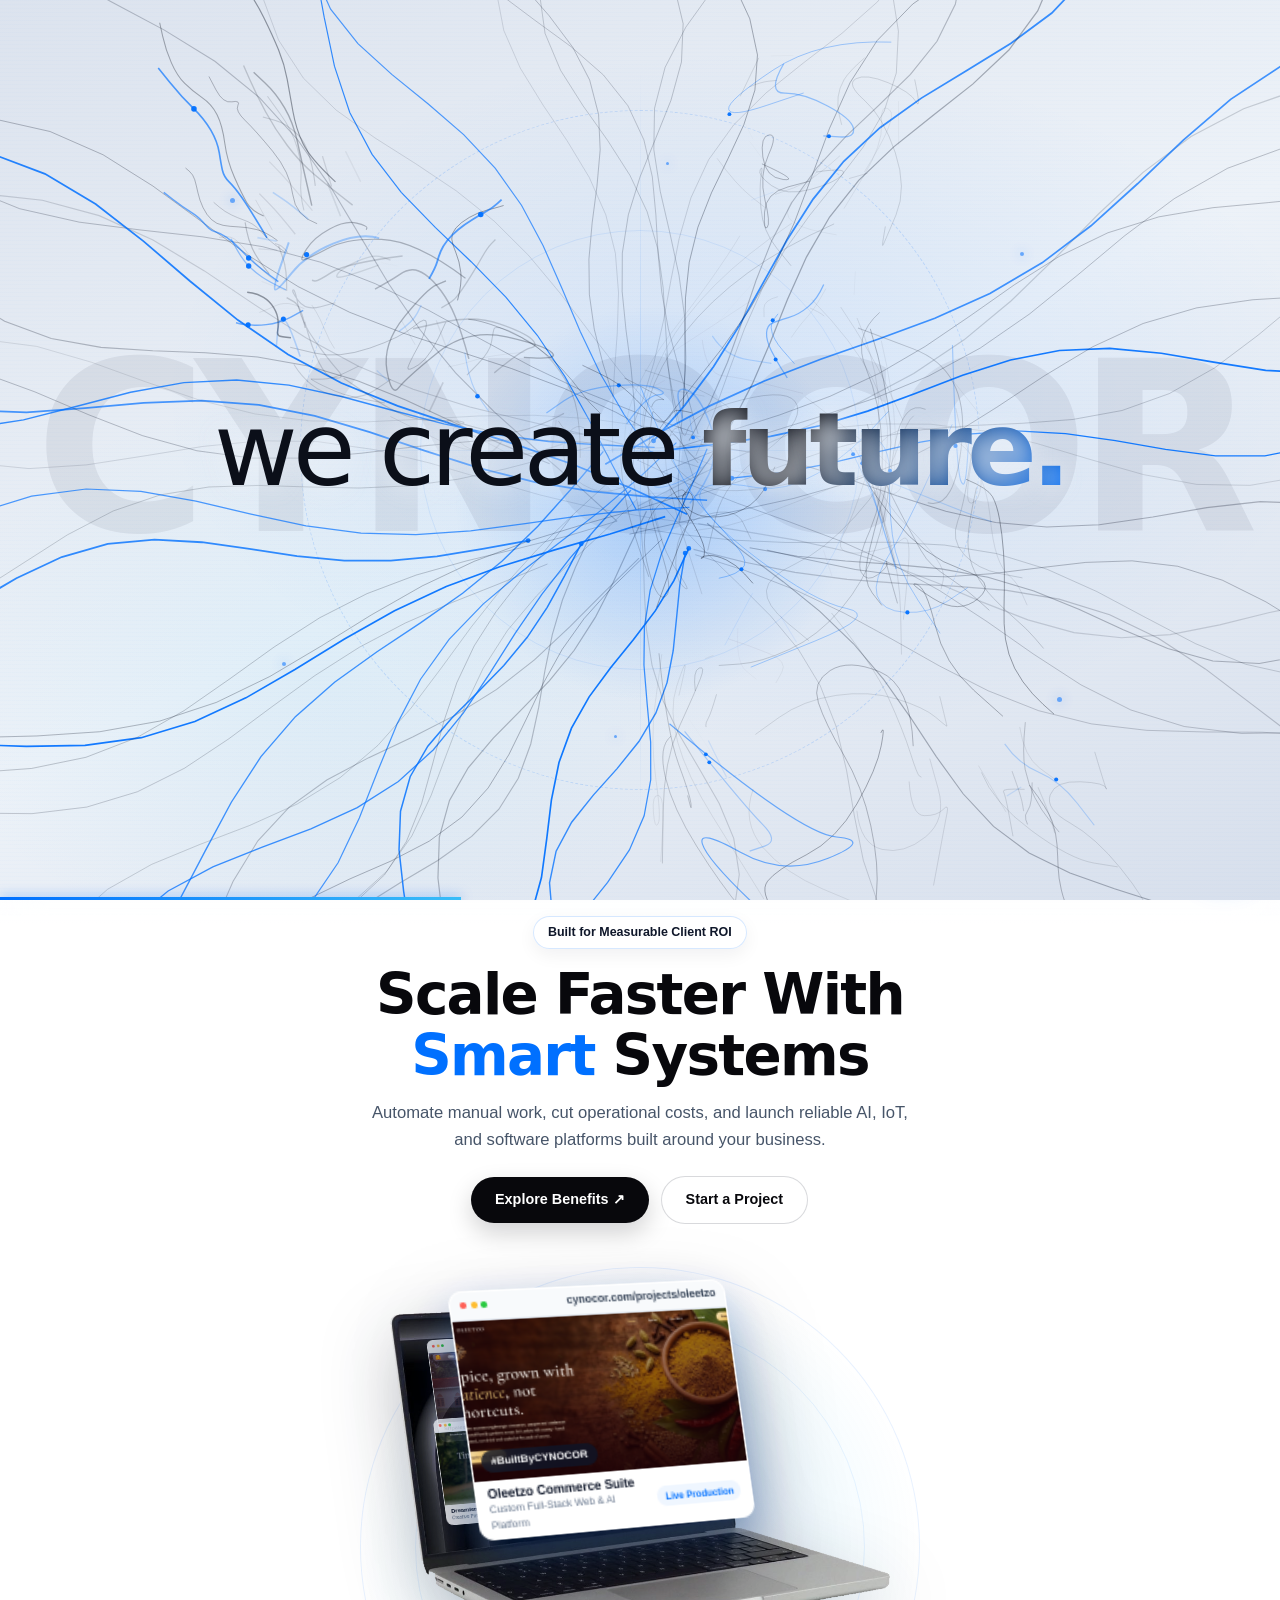
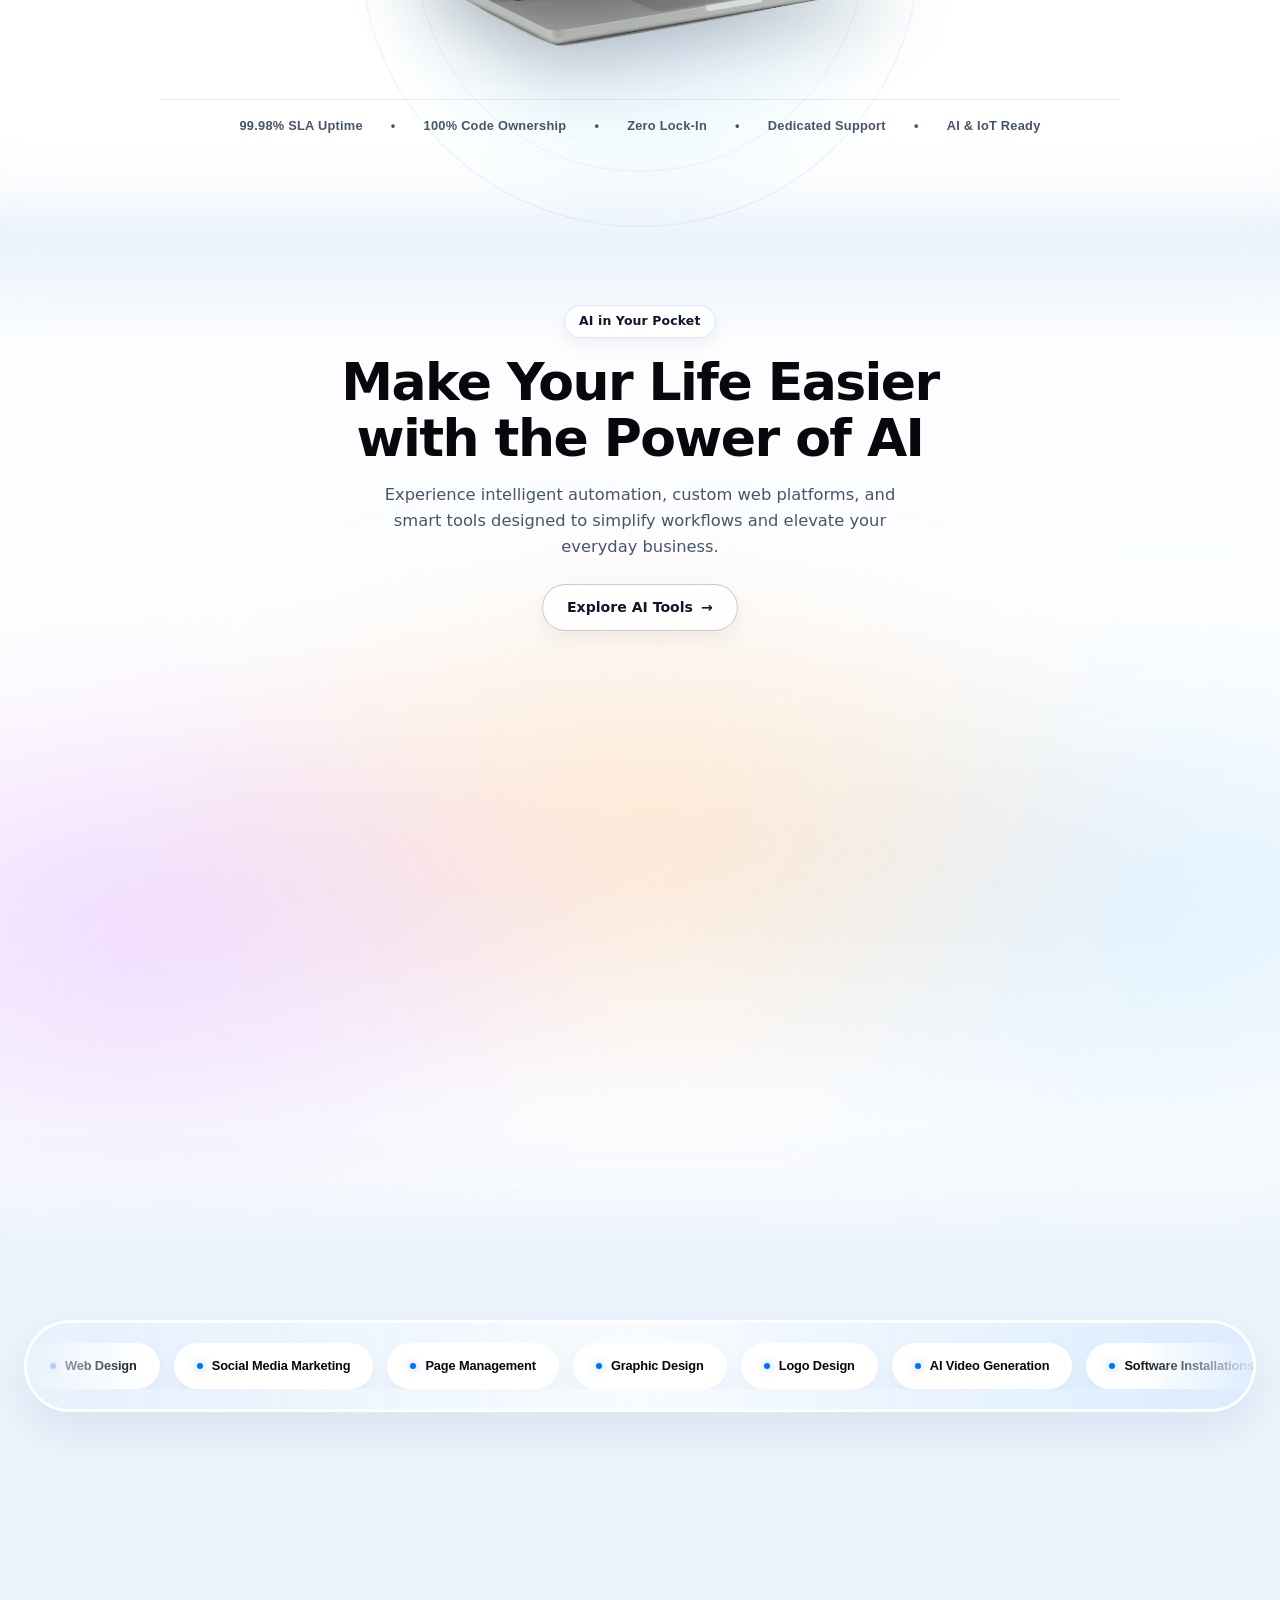
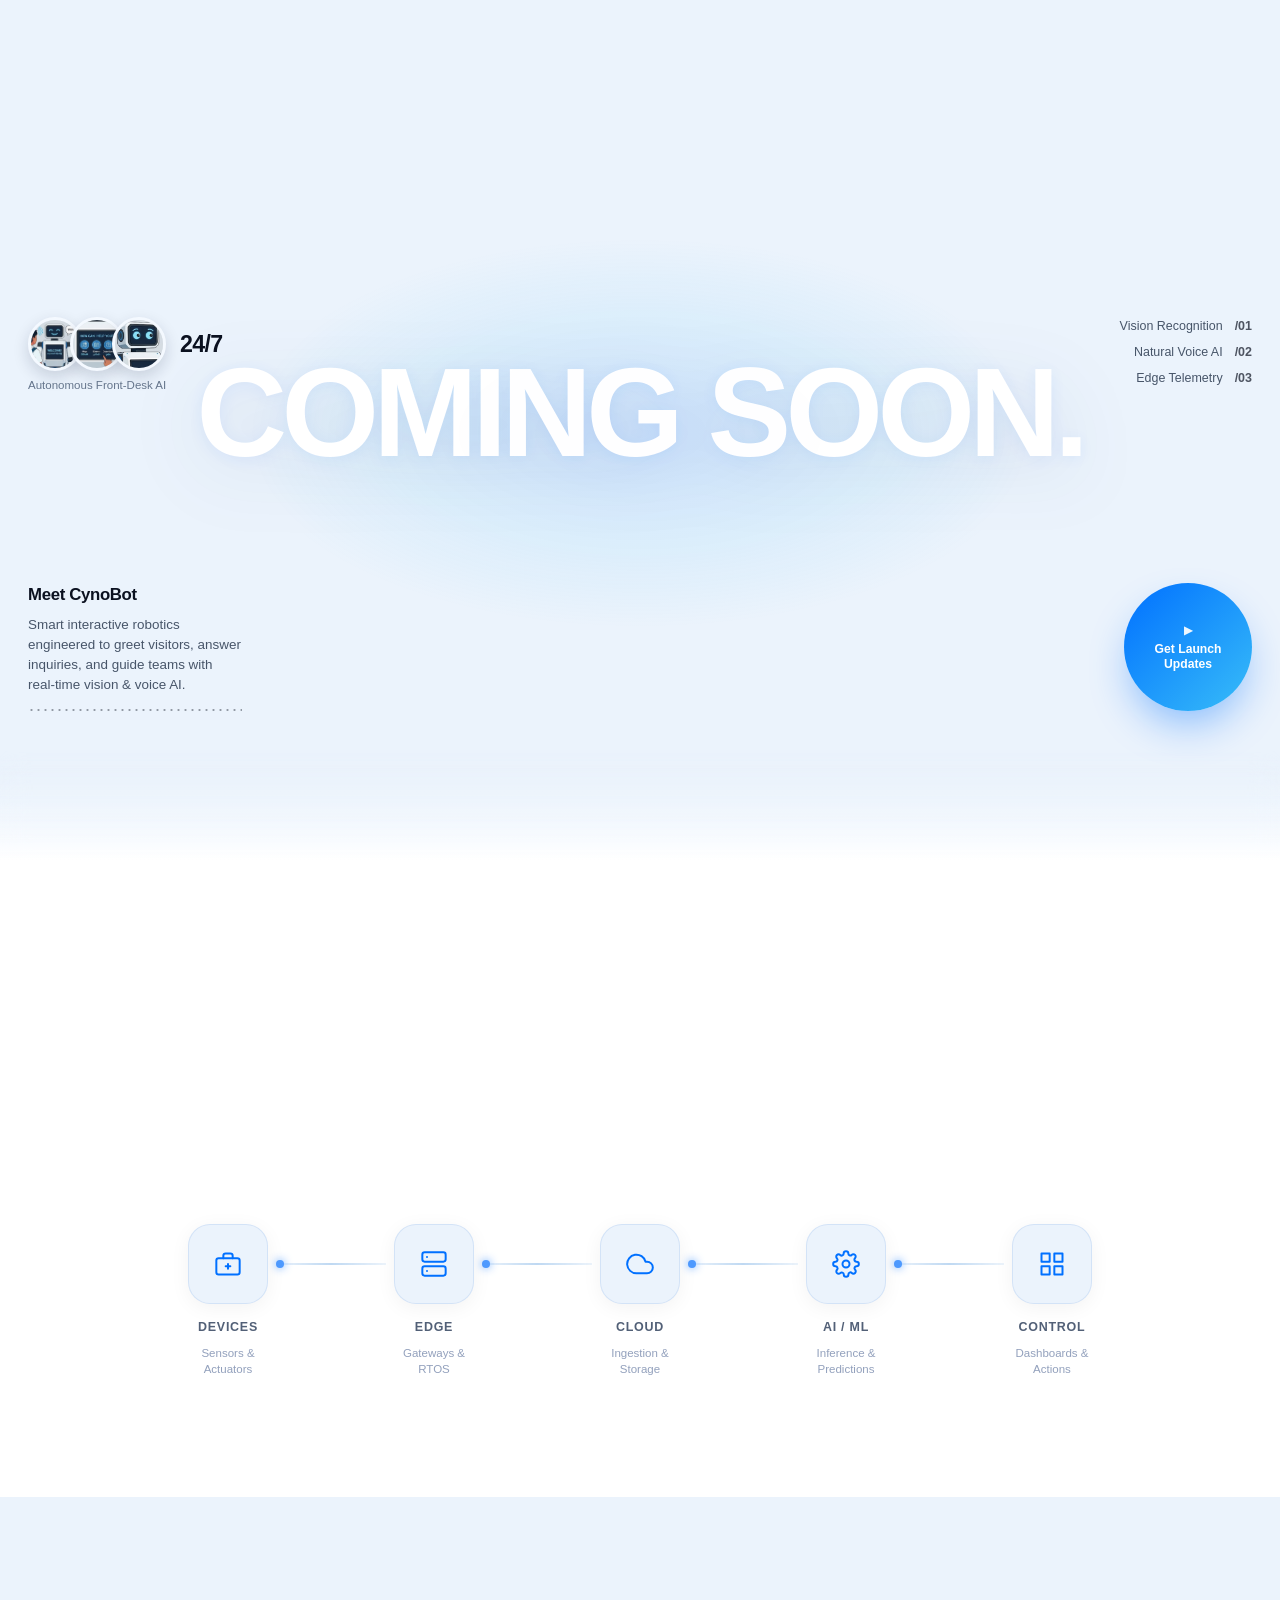
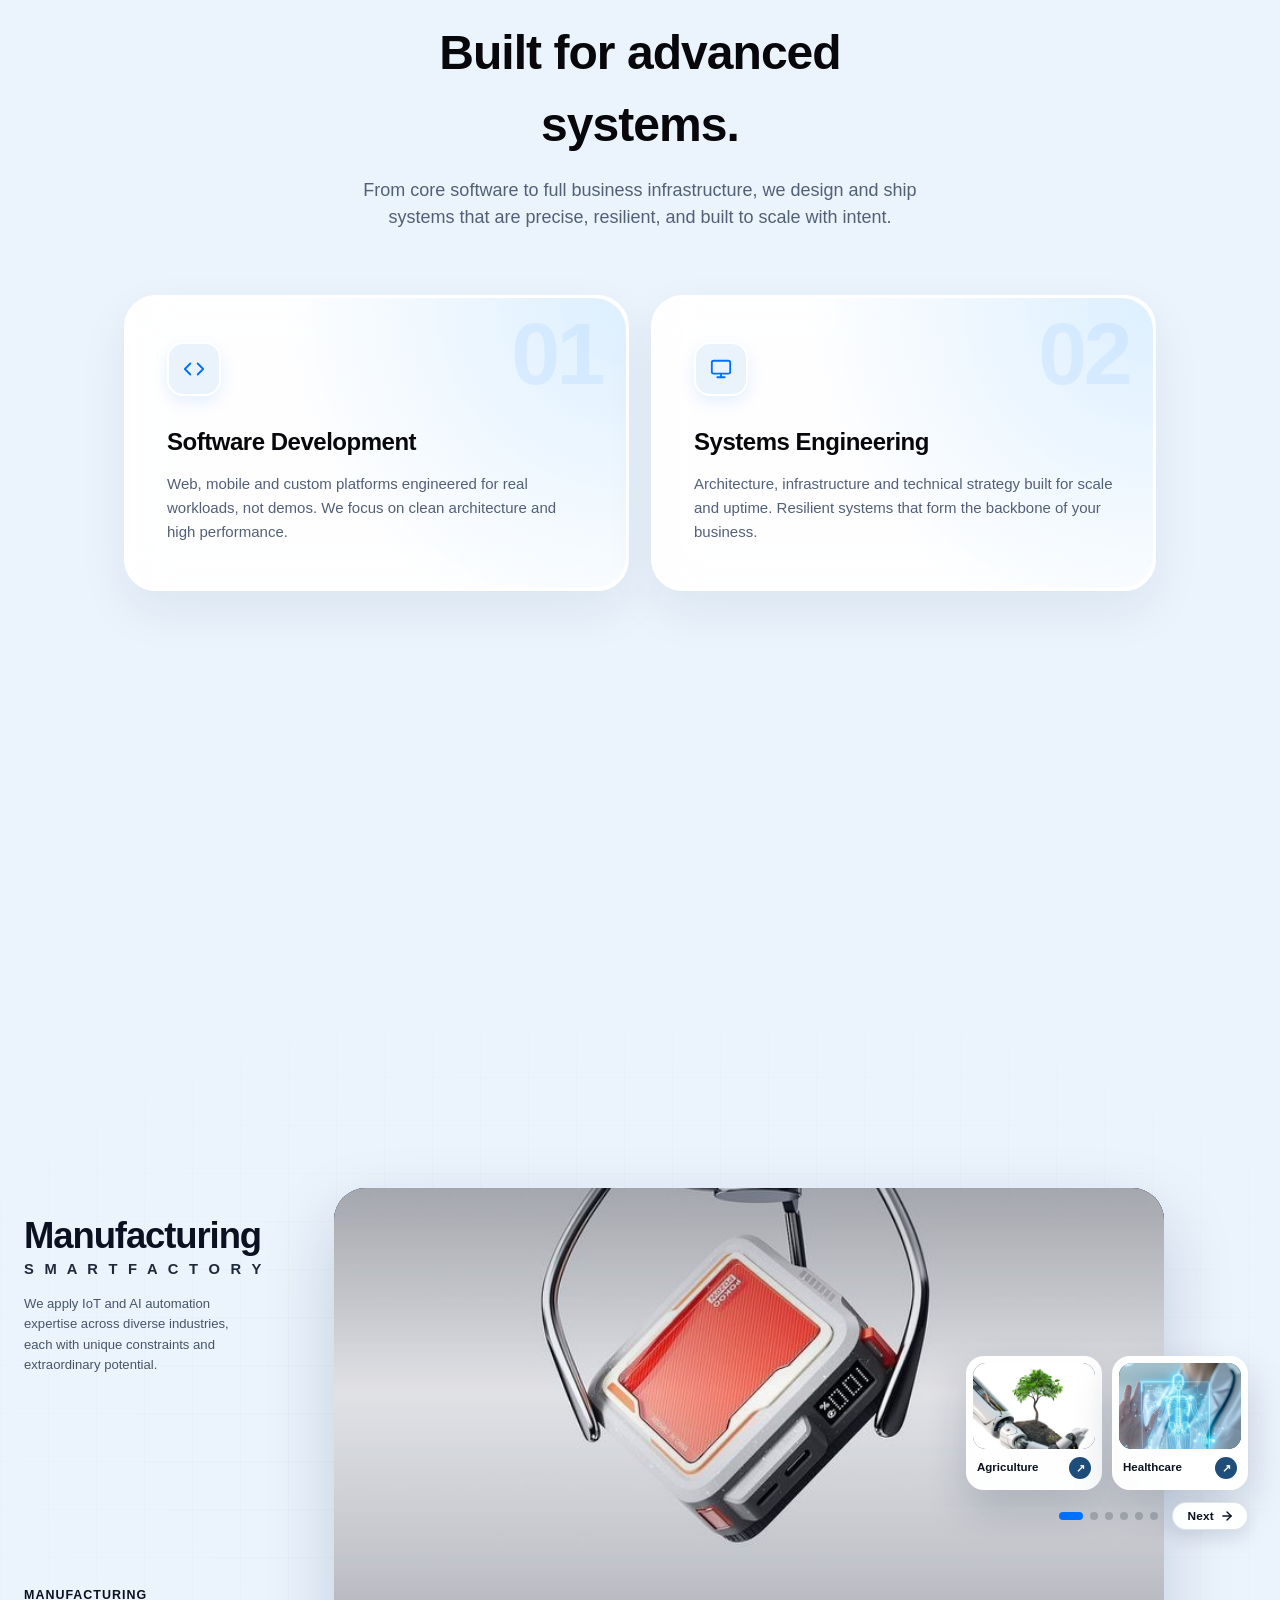
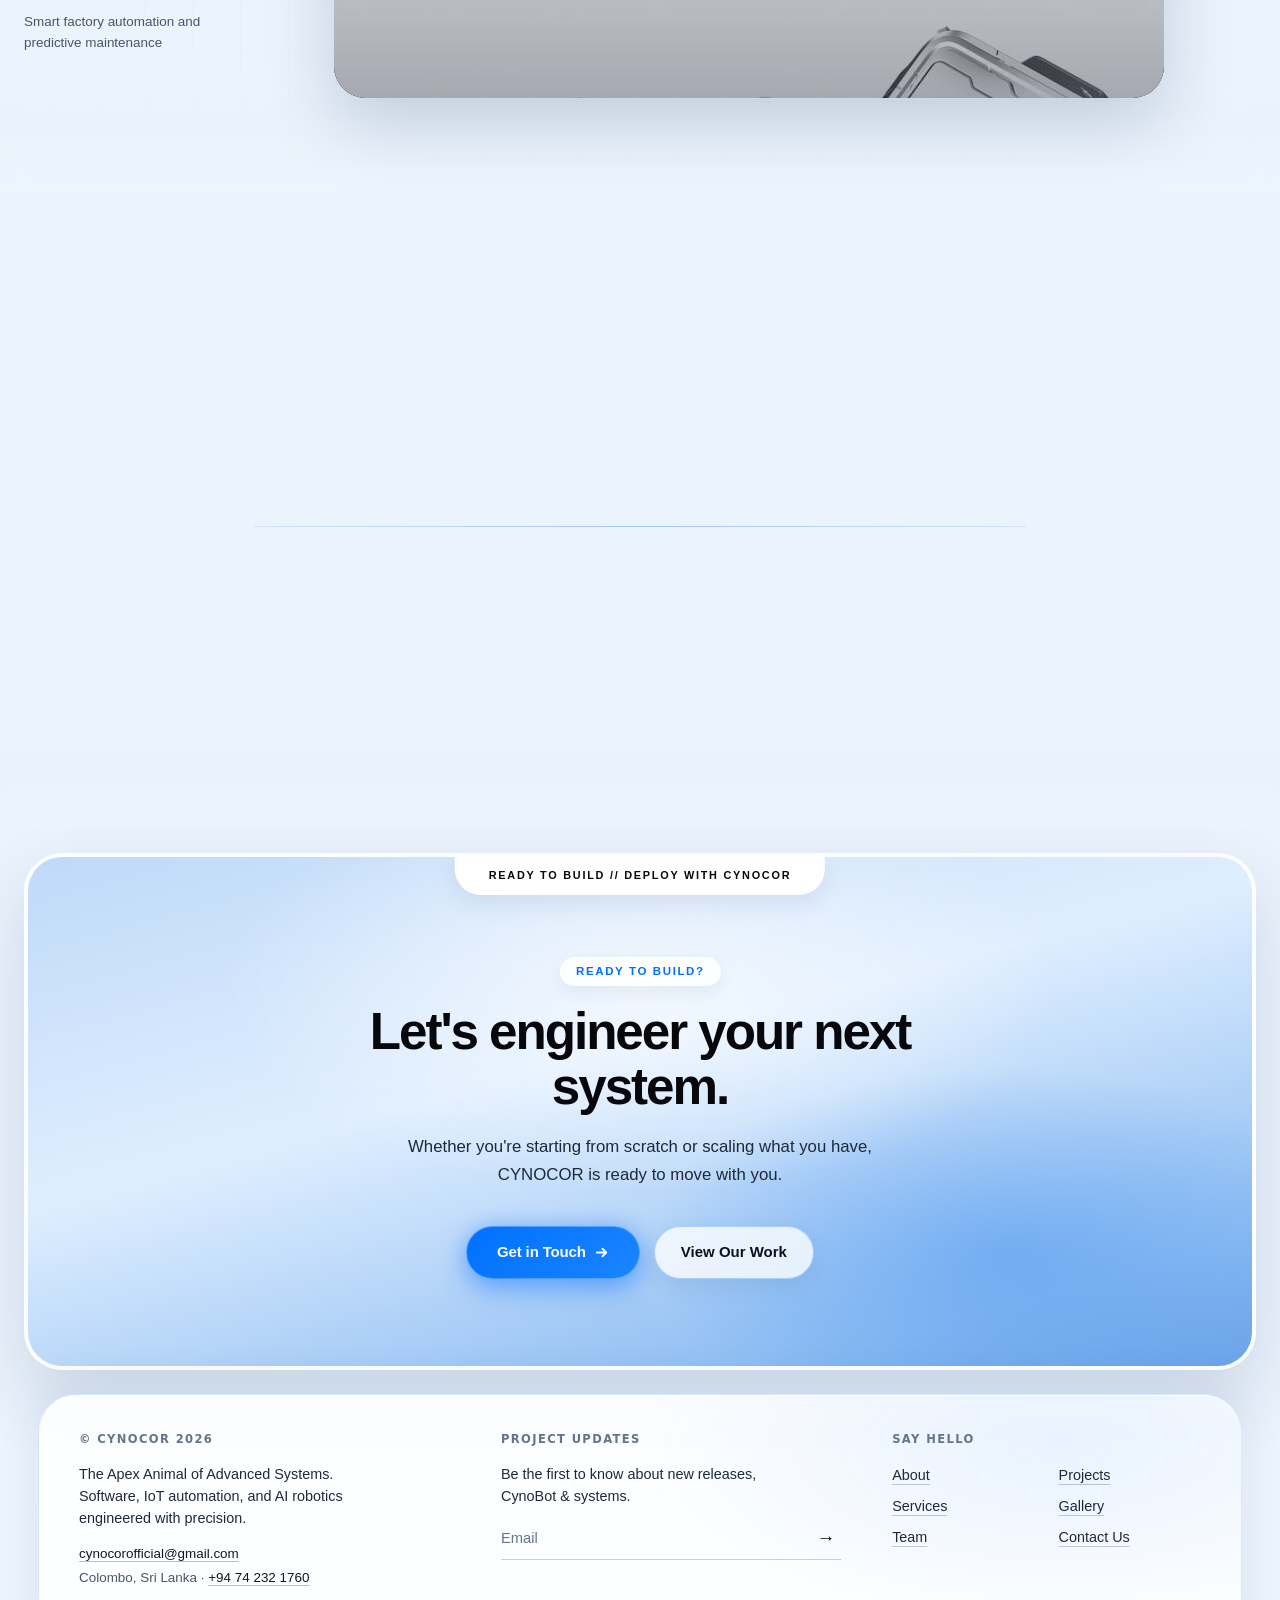
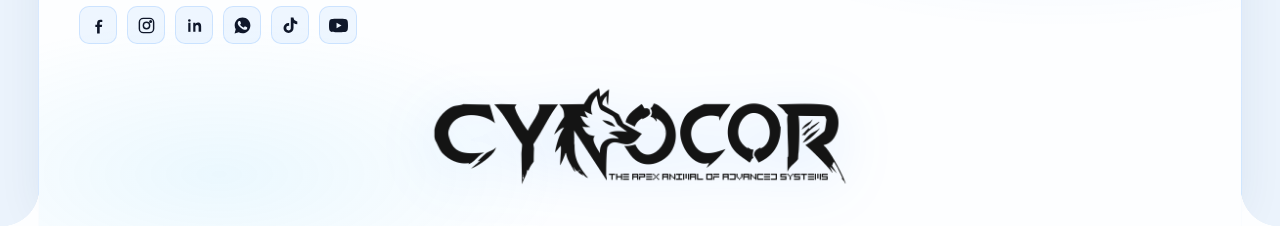
==== commit db74153b: "style: remove backdrop filter and hero pill dot, adjust hero height" ====
--- a/index.html
+++ b/index.html
@@ -96,8 +96,6 @@
         rgba(255, 255, 255, 0.75) calc(100% - 56px),
         rgba(255, 255, 255, 0) 100%
       );
-      backdrop-filter: blur(16px);
-      -webkit-backdrop-filter: blur(16px);
     }
 
     .hero::before,
@@ -106,7 +104,7 @@
       position: absolute;
       left: 0;
       right: 0;
-      height: 84px;
+      height: 110px;
       pointer-events: none;
       z-index: 1;
       backdrop-filter: blur(20px);
@@ -5109,7 +5107,6 @@
       <!-- Main 3-Column BRAIX × Orizon Interactive Grid -->
       <div class="cyno-hero-v2">
         <div class="cyno-hero-pill fade-up">
-          <span class="cyno-hero-pill-dot" aria-hidden="true"></span>
           <span id="braixFocusText">Built for Measurable Client ROI</span>
         </div>
 
